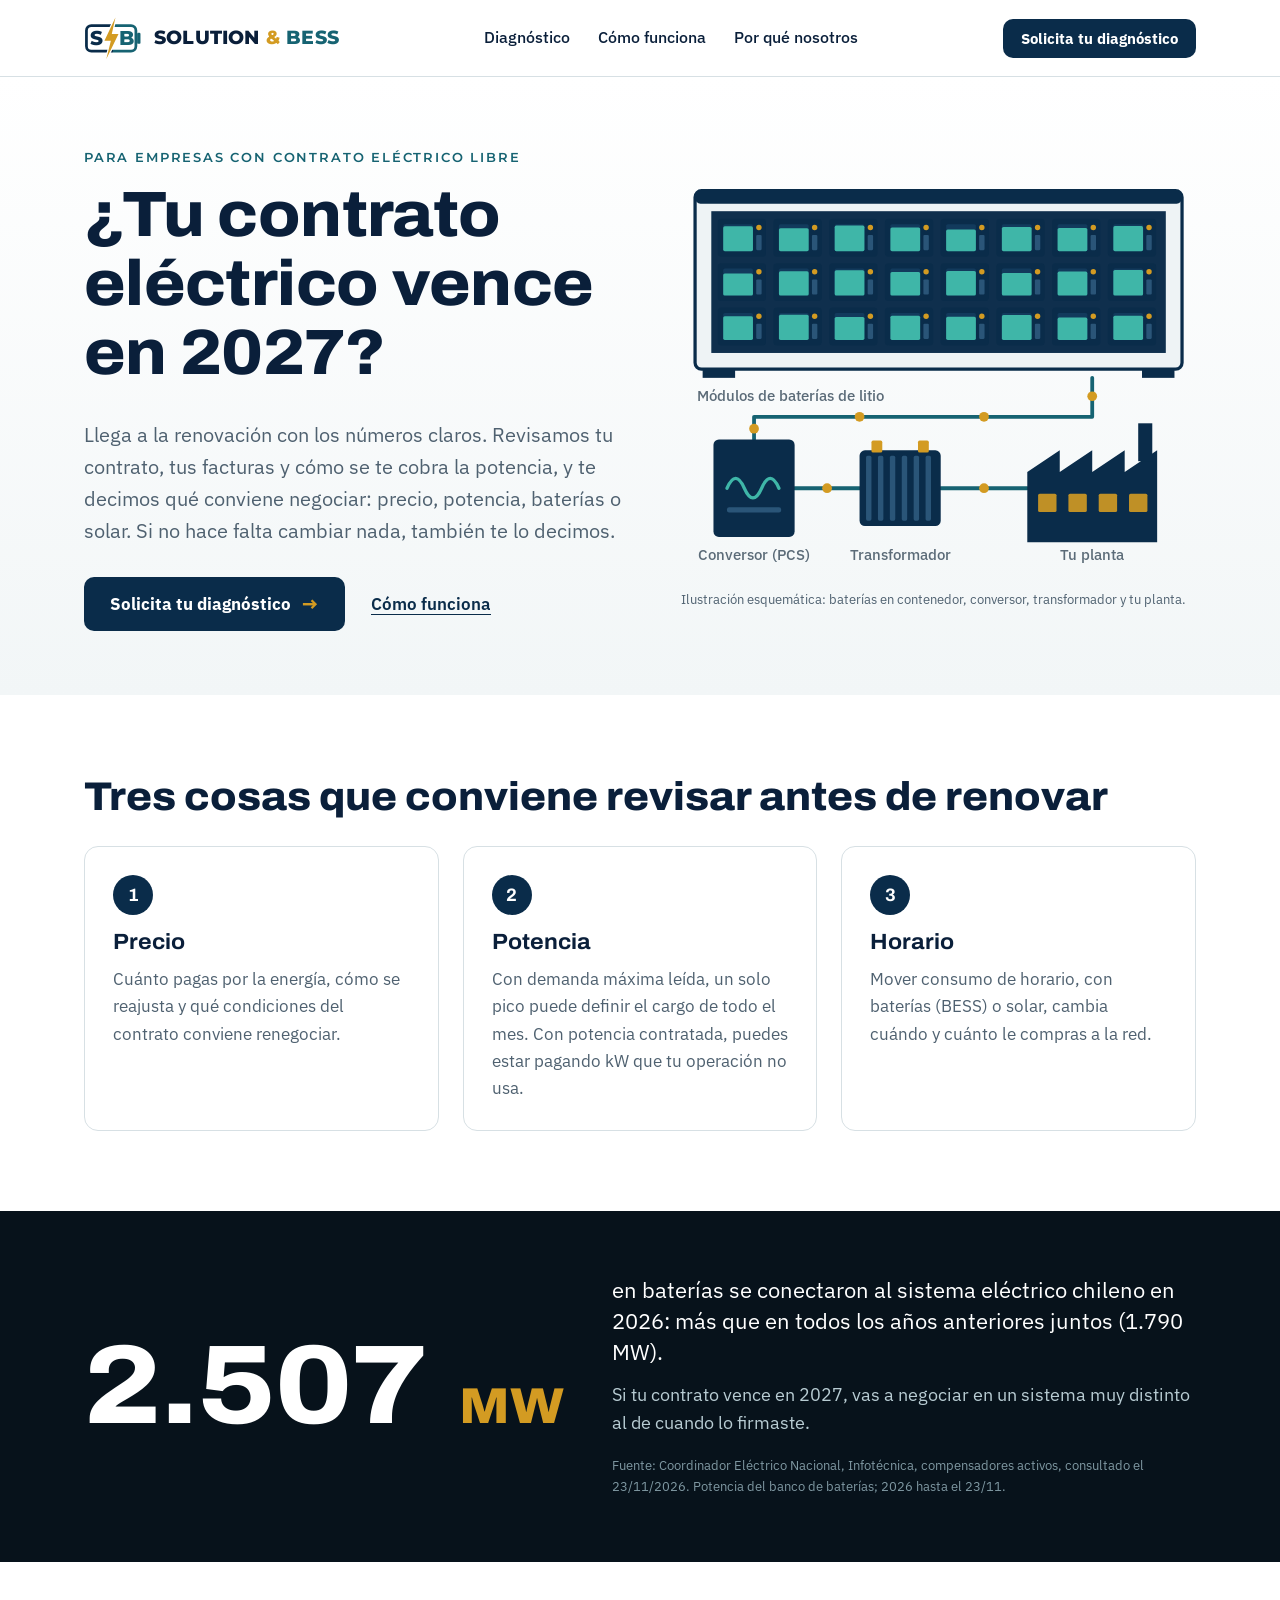
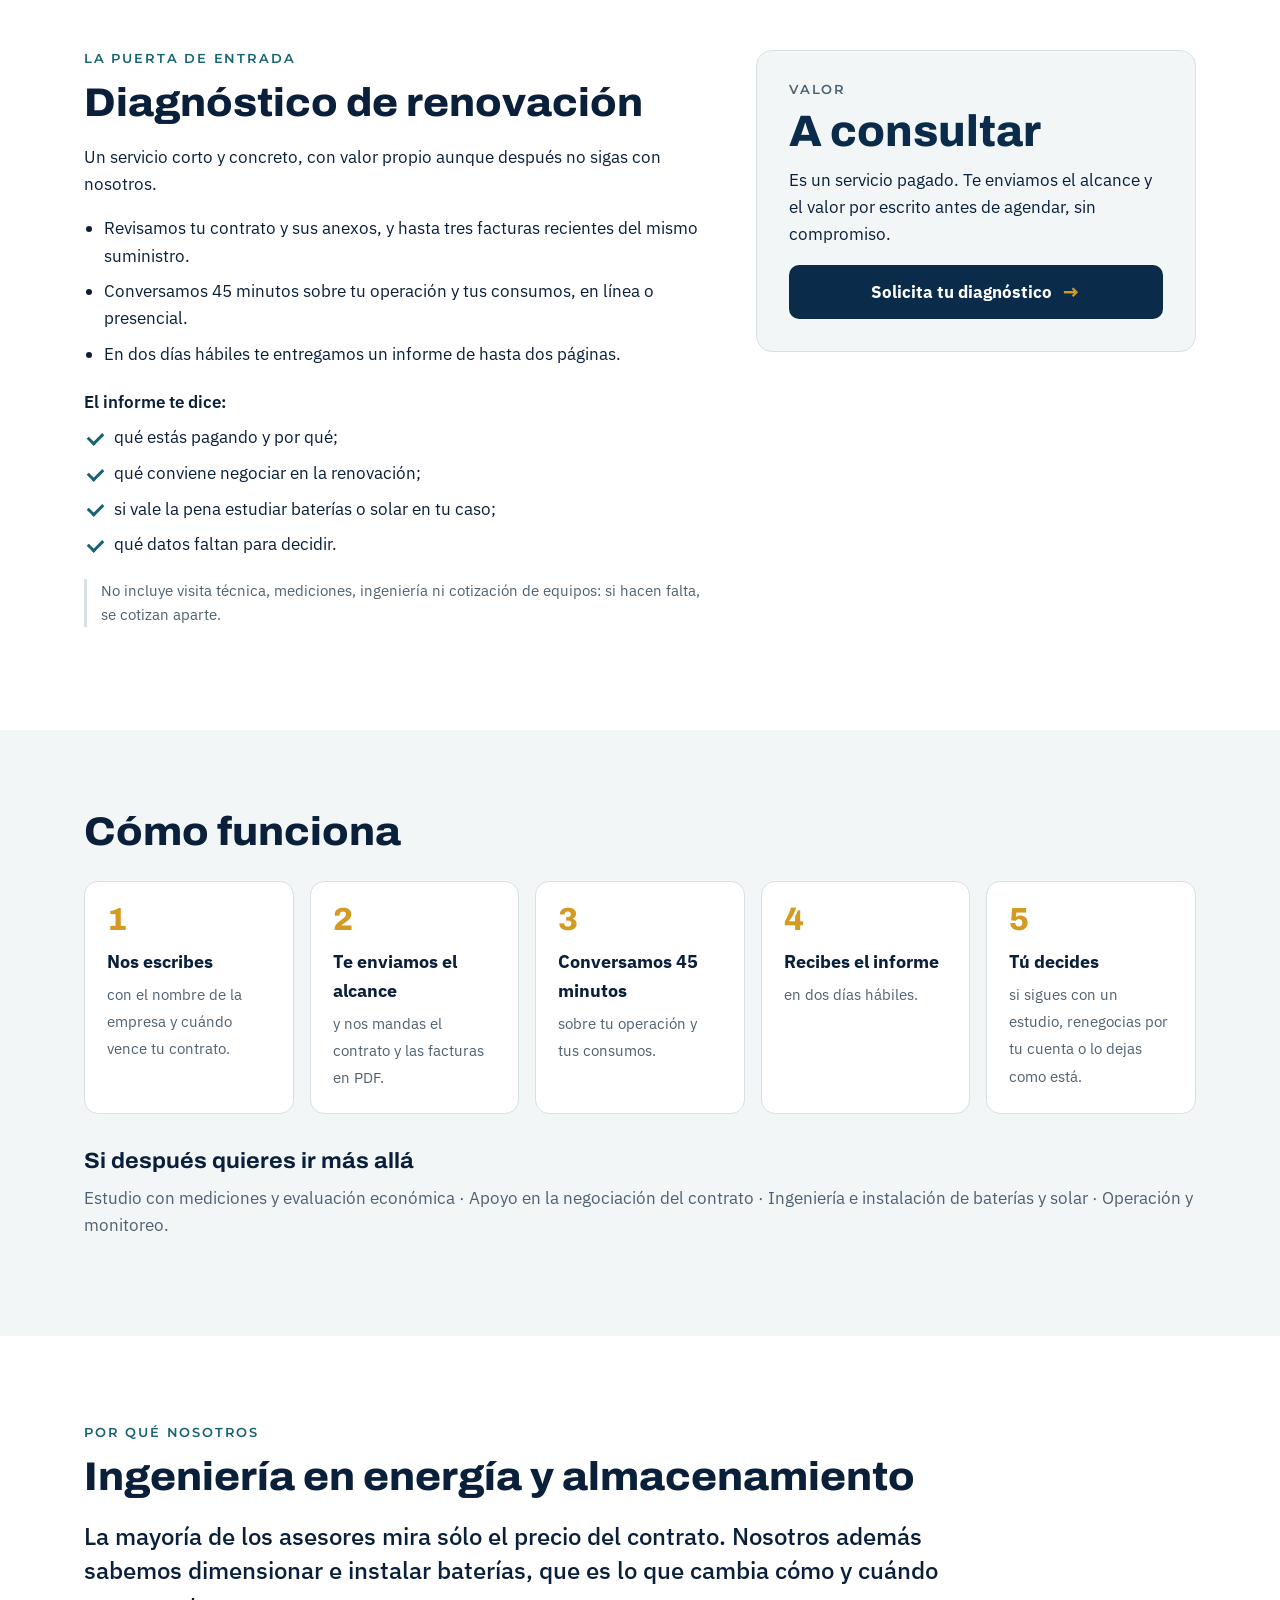
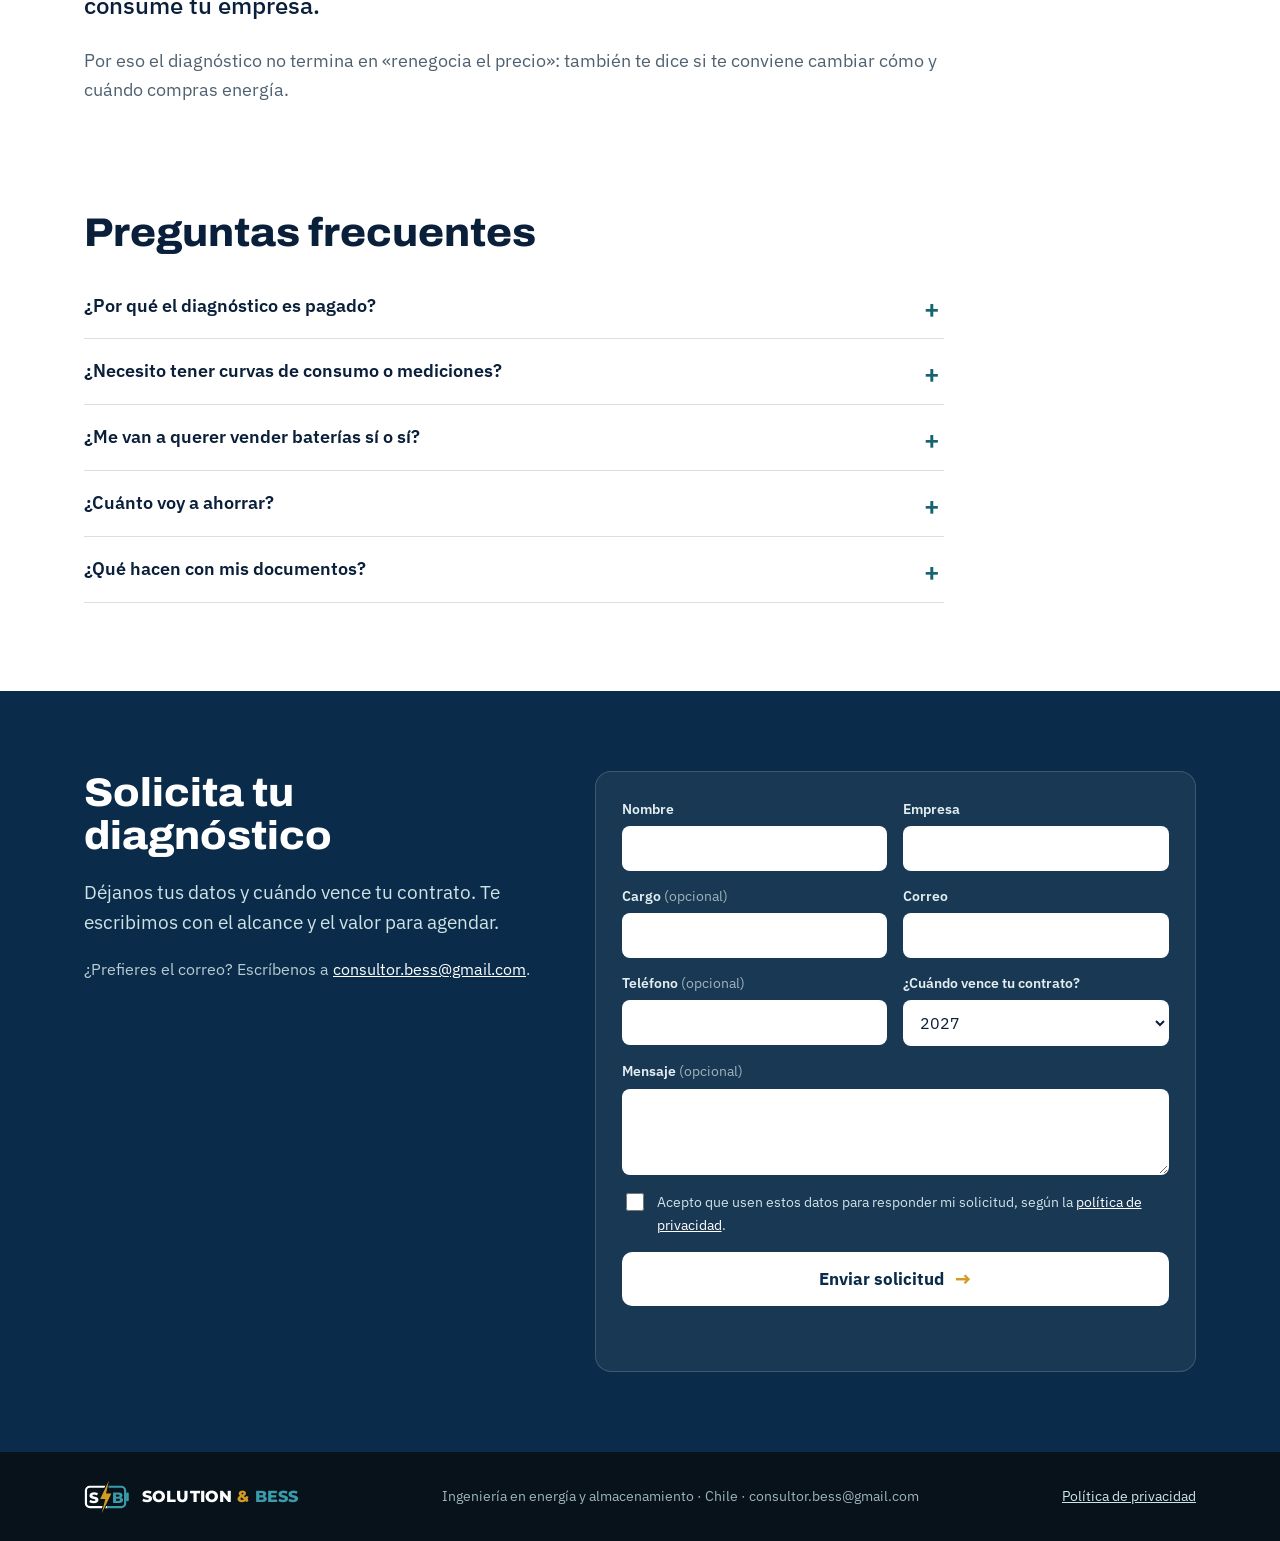
==== index.html @ 98c96da0 "Primera versión pública del sitio Página, política de privacidad, estilos y formulario conectado a S" ====
<!doctype html>
<html lang="es-CL">
<head>
<meta charset="utf-8">
<meta name="viewport" content="width=device-width, initial-scale=1">
<title>Solution &amp; BESS · Diagnóstico de renovación eléctrica</title>
<meta name="description" content="Si el contrato eléctrico de tu empresa vence en 2027, revisamos contrato, facturas y potencia y te decimos qué conviene negociar: precio, potencia, baterías o solar.">
<link rel="icon" href="assets/avatar.svg" type="image/svg+xml">
<link rel="preconnect" href="https://fonts.googleapis.com">
<link rel="preconnect" href="https://fonts.gstatic.com" crossorigin>
<link rel="stylesheet" href="https://fonts.googleapis.com/css2?family=Archivo:wdth,wght@62..125,400..900&family=IBM+Plex+Sans:wght@400;500;600;700&family=Montserrat:wght@600;700;800&display=swap">
<link rel="stylesheet" href="estilos.css">
</head>
<body>

<header class="barra">
 <div class="ancho fila">
  <a class="marca" href="#inicio" aria-label="Solution &amp; BESS, inicio">
   <span class="iso"><!--iso-claro--><svg xmlns="http://www.w3.org/2000/svg" viewBox="0 0 190 140" aria-hidden="true" aria-label="Solution &amp; BESS">
<defs><style>@import url('https://fonts.googleapis.com/css2?family=Montserrat:wght@500;600;700;800&amp;display=swap');</style>
<linearGradient id="borde-sb-claro" x1="0" y1="0" x2="190" y2="0" gradientUnits="userSpaceOnUse">
<stop offset="0.5" stop-color="#0A2C4A"/><stop offset="0.5" stop-color="#166372"/></linearGradient></defs>
<rect x="8" y="28" width="162" height="84" rx="16" fill="none" stroke="url(#borde-sb-claro)" stroke-width="9"/>
<rect x="174" y="52" width="11" height="36" rx="4" fill="#166372"/>
<text x="40" y="93" text-anchor="middle" font-family="Montserrat, 'Segoe UI', Arial, sans-serif" font-weight="800" font-size="64" fill="#0A2C4A">S</text>
<text x="139" y="93" text-anchor="middle" font-family="Montserrat, 'Segoe UI', Arial, sans-serif" font-weight="800" font-size="64" fill="#166372">B</text>
<path d="M103 2 L67 78 L88 78 L73 138 L113 56 L91 56 Z" fill="#D39B22" stroke="#FFFFFF" stroke-width="8" stroke-linejoin="round" paint-order="stroke"/>
</svg><!--/iso--></span>
   <span class="ln">SOLUTION <i>&amp;</i> <b>BESS</b></span>
  </a>
  <nav aria-label="Secciones">
   <a href="#diagnostico">Diagnóstico</a>
   <a href="#como">Cómo funciona</a>
   <a href="#nosotros">Por qué nosotros</a>
  </nav>
  <a class="boton chico" href="#contacto">Solicita tu diagnóstico</a>
 </div>
</header>

<main id="inicio">

<section class="hero">
 <div class="ancho hero-grid">
  <div>
   <p class="ceja">Para empresas con contrato eléctrico libre</p>
   <h1>¿Tu contrato eléctrico vence en 2027?</h1>
   <p class="bajada">Llega a la renovación con los números claros. Revisamos tu contrato, tus facturas y cómo se te cobra la potencia, y te decimos qué conviene negociar: precio, potencia, baterías o solar. Si no hace falta cambiar nada, también te lo decimos.</p>
   <div class="acciones">
    <a class="boton" href="#contacto">Solicita tu diagnóstico <span aria-hidden="true">→</span></a>
    <a class="enlace" href="#como">Cómo funciona</a>
   </div>
  </div>
  <figure class="ilus">
   <!--bess--><svg role="img" aria-label="Ilustración de un sistema de baterías en contenedor conectado a una planta" viewBox="0 0 952 760" xmlns="http://www.w3.org/2000/svg">
 <defs><clipPath id="hueco"><rect x="56" y="78" width="840" height="262"/></clipPath></defs>
 <path id="cable" d="M760 386 V458 H135 V500 M210 590 H330 M480 590 H640" fill="none" stroke="#166372" stroke-width="7"
   stroke-linecap="round" stroke-linejoin="round" />
 <g id="cont">
  <rect x="26" y="40" width="900" height="330" rx="12" fill="#EEF3F5" stroke="#0A2C4A" stroke-width="6"/>
  <rect x="26" y="40" width="900" height="24" rx="10" fill="#0A2C4A"/>
  <rect x="56" y="78" width="840" height="262" fill="#0F2F4D"/>
  <rect x="68.0" y="92" width="89" height="70" rx="6" fill="#0A2C4A"/><rect x="78.0" y="102" width="55" height="50" rx="3" fill="#123A5C"/><rect x="78.0" y="106.0" width="55" height="46.0" rx="3" fill="#3FB6A8"/><circle cx="144.0" cy="108" r="5" fill="#D39B22"/><rect x="139.0" y="122" width="10" height="28" rx="2" fill="#2A5578"/><rect x="171.0" y="92" width="89" height="70" rx="6" fill="#0A2C4A"/><rect x="181.0" y="102" width="55" height="50" rx="3" fill="#123A5C"/><rect x="181.0" y="109.5" width="55" height="42.5" rx="3" fill="#3FB6A8"/><circle cx="247.0" cy="108" r="5" fill="#D39B22"/><rect x="242.0" y="122" width="10" height="28" rx="2" fill="#2A5578"/><rect x="274.0" y="92" width="89" height="70" rx="6" fill="#0A2C4A"/><rect x="284.0" y="102" width="55" height="50" rx="3" fill="#123A5C"/><rect x="284.0" y="104.5" width="55" height="47.5" rx="3" fill="#3FB6A8"/><circle cx="350.0" cy="108" r="5" fill="#D39B22"/><rect x="345.0" y="122" width="10" height="28" rx="2" fill="#2A5578"/><rect x="377.0" y="92" width="89" height="70" rx="6" fill="#0A2C4A"/><rect x="387.0" y="102" width="55" height="50" rx="3" fill="#123A5C"/><rect x="387.0" y="108.0" width="55" height="44.0" rx="3" fill="#3FB6A8"/><circle cx="453.0" cy="108" r="5" fill="#D39B22"/><rect x="448.0" y="122" width="10" height="28" rx="2" fill="#2A5578"/><rect x="480.0" y="92" width="89" height="70" rx="6" fill="#0A2C4A"/><rect x="490.0" y="102" width="55" height="50" rx="3" fill="#123A5C"/><rect x="490.0" y="112.0" width="55" height="40.0" rx="3" fill="#3FB6A8"/><circle cx="556.0" cy="108" r="5" fill="#D39B22"/><rect x="551.0" y="122" width="10" height="28" rx="2" fill="#2A5578"/><rect x="583.0" y="92" width="89" height="70" rx="6" fill="#0A2C4A"/><rect x="593.0" y="102" width="55" height="50" rx="3" fill="#123A5C"/><rect x="593.0" y="107.0" width="55" height="45.0" rx="3" fill="#3FB6A8"/><circle cx="659.0" cy="108" r="5" fill="#D39B22"/><rect x="654.0" y="122" width="10" height="28" rx="2" fill="#2A5578"/><rect x="686.0" y="92" width="89" height="70" rx="6" fill="#0A2C4A"/><rect x="696.0" y="102" width="55" height="50" rx="3" fill="#123A5C"/><rect x="696.0" y="109.0" width="55" height="43.0" rx="3" fill="#3FB6A8"/><circle cx="762.0" cy="108" r="5" fill="#D39B22"/><rect x="757.0" y="122" width="10" height="28" rx="2" fill="#2A5578"/><rect x="789.0" y="92" width="89" height="70" rx="6" fill="#0A2C4A"/><rect x="799.0" y="102" width="55" height="50" rx="3" fill="#123A5C"/><rect x="799.0" y="105.5" width="55" height="46.5" rx="3" fill="#3FB6A8"/><circle cx="865.0" cy="108" r="5" fill="#D39B22"/><rect x="860.0" y="122" width="10" height="28" rx="2" fill="#2A5578"/><rect x="68.0" y="174" width="89" height="70" rx="6" fill="#0A2C4A"/><rect x="78.0" y="184" width="55" height="50" rx="3" fill="#123A5C"/><rect x="78.0" y="193.0" width="55" height="41.0" rx="3" fill="#3FB6A8"/><circle cx="144.0" cy="190" r="5" fill="#D39B22"/><rect x="139.0" y="204" width="10" height="28" rx="2" fill="#2A5578"/><rect x="171.0" y="174" width="89" height="70" rx="6" fill="#0A2C4A"/><rect x="181.0" y="184" width="55" height="50" rx="3" fill="#123A5C"/><rect x="181.0" y="189.0" width="55" height="45.0" rx="3" fill="#3FB6A8"/><circle cx="247.0" cy="190" r="5" fill="#D39B22"/><rect x="242.0" y="204" width="10" height="28" rx="2" fill="#2A5578"/><rect x="274.0" y="174" width="89" height="70" rx="6" fill="#0A2C4A"/><rect x="284.0" y="184" width="55" height="50" rx="3" fill="#123A5C"/><rect x="284.0" y="187.0" width="55" height="47.0" rx="3" fill="#3FB6A8"/><circle cx="350.0" cy="190" r="5" fill="#D39B22"/><rect x="345.0" y="204" width="10" height="28" rx="2" fill="#2A5578"/><rect x="377.0" y="174" width="89" height="70" rx="6" fill="#0A2C4A"/><rect x="387.0" y="184" width="55" height="50" rx="3" fill="#123A5C"/><rect x="387.0" y="190.5" width="55" height="43.5" rx="3" fill="#3FB6A8"/><circle cx="453.0" cy="190" r="5" fill="#D39B22"/><rect x="448.0" y="204" width="10" height="28" rx="2" fill="#2A5578"/><rect x="480.0" y="174" width="89" height="70" rx="6" fill="#0A2C4A"/><rect x="490.0" y="184" width="55" height="50" rx="3" fill="#123A5C"/><rect x="490.0" y="188.5" width="55" height="45.5" rx="3" fill="#3FB6A8"/><circle cx="556.0" cy="190" r="5" fill="#D39B22"/><rect x="551.0" y="204" width="10" height="28" rx="2" fill="#2A5578"/><rect x="583.0" y="174" width="89" height="70" rx="6" fill="#0A2C4A"/><rect x="593.0" y="184" width="55" height="50" rx="3" fill="#123A5C"/><rect x="593.0" y="192.0" width="55" height="42.0" rx="3" fill="#3FB6A8"/><circle cx="659.0" cy="190" r="5" fill="#D39B22"/><rect x="654.0" y="204" width="10" height="28" rx="2" fill="#2A5578"/><rect x="686.0" y="174" width="89" height="70" rx="6" fill="#0A2C4A"/><rect x="696.0" y="184" width="55" height="50" rx="3" fill="#123A5C"/><rect x="696.0" y="189.5" width="55" height="44.5" rx="3" fill="#3FB6A8"/><circle cx="762.0" cy="190" r="5" fill="#D39B22"/><rect x="757.0" y="204" width="10" height="28" rx="2" fill="#2A5578"/><rect x="789.0" y="174" width="89" height="70" rx="6" fill="#0A2C4A"/><rect x="799.0" y="184" width="55" height="50" rx="3" fill="#123A5C"/><rect x="799.0" y="186.5" width="55" height="47.5" rx="3" fill="#3FB6A8"/><circle cx="865.0" cy="190" r="5" fill="#D39B22"/><rect x="860.0" y="204" width="10" height="28" rx="2" fill="#2A5578"/><rect x="68.0" y="256" width="89" height="70" rx="6" fill="#0A2C4A"/><rect x="78.0" y="266" width="55" height="50" rx="3" fill="#123A5C"/><rect x="78.0" y="272.0" width="55" height="44.0" rx="3" fill="#3FB6A8"/><circle cx="144.0" cy="272" r="5" fill="#D39B22"/><rect x="139.0" y="286" width="10" height="28" rx="2" fill="#2A5578"/><rect x="171.0" y="256" width="89" height="70" rx="6" fill="#0A2C4A"/><rect x="181.0" y="266" width="55" height="50" rx="3" fill="#123A5C"/><rect x="181.0" y="269.5" width="55" height="46.5" rx="3" fill="#3FB6A8"/><circle cx="247.0" cy="272" r="5" fill="#D39B22"/><rect x="242.0" y="286" width="10" height="28" rx="2" fill="#2A5578"/><rect x="274.0" y="256" width="89" height="70" rx="6" fill="#0A2C4A"/><rect x="284.0" y="266" width="55" height="50" rx="3" fill="#123A5C"/><rect x="284.0" y="273.5" width="55" height="42.5" rx="3" fill="#3FB6A8"/><circle cx="350.0" cy="272" r="5" fill="#D39B22"/><rect x="345.0" y="286" width="10" height="28" rx="2" fill="#2A5578"/><rect x="377.0" y="256" width="89" height="70" rx="6" fill="#0A2C4A"/><rect x="387.0" y="266" width="55" height="50" rx="3" fill="#123A5C"/><rect x="387.0" y="271.0" width="55" height="45.0" rx="3" fill="#3FB6A8"/><circle cx="453.0" cy="272" r="5" fill="#D39B22"/><rect x="448.0" y="286" width="10" height="28" rx="2" fill="#2A5578"/><rect x="480.0" y="256" width="89" height="70" rx="6" fill="#0A2C4A"/><rect x="490.0" y="266" width="55" height="50" rx="3" fill="#123A5C"/><rect x="490.0" y="273.0" width="55" height="43.0" rx="3" fill="#3FB6A8"/><circle cx="556.0" cy="272" r="5" fill="#D39B22"/><rect x="551.0" y="286" width="10" height="28" rx="2" fill="#2A5578"/><rect x="583.0" y="256" width="89" height="70" rx="6" fill="#0A2C4A"/><rect x="593.0" y="266" width="55" height="50" rx="3" fill="#123A5C"/><rect x="593.0" y="270.0" width="55" height="46.0" rx="3" fill="#3FB6A8"/><circle cx="659.0" cy="272" r="5" fill="#D39B22"/><rect x="654.0" y="286" width="10" height="28" rx="2" fill="#2A5578"/><rect x="686.0" y="256" width="89" height="70" rx="6" fill="#0A2C4A"/><rect x="696.0" y="266" width="55" height="50" rx="3" fill="#123A5C"/><rect x="696.0" y="274.5" width="55" height="41.5" rx="3" fill="#3FB6A8"/><circle cx="762.0" cy="272" r="5" fill="#D39B22"/><rect x="757.0" y="286" width="10" height="28" rx="2" fill="#2A5578"/><rect x="789.0" y="256" width="89" height="70" rx="6" fill="#0A2C4A"/><rect x="799.0" y="266" width="55" height="50" rx="3" fill="#123A5C"/><rect x="799.0" y="271.0" width="55" height="45.0" rx="3" fill="#3FB6A8"/><circle cx="865.0" cy="272" r="5" fill="#D39B22"/><rect x="860.0" y="286" width="10" height="28" rx="2" fill="#2A5578"/>
  
  <rect x="40" y="370" width="60" height="16" fill="#0A2C4A"/><rect x="852" y="370" width="60" height="16" fill="#0A2C4A"/>
 </g>
 <text class="etq" x="30" y="428" text-anchor="start" style="font:500 27px 'IBM Plex Sans',sans-serif;fill:#5B6B78">Módulos de baterías de litio</text>
 <g id="pcs"><rect x="60" y="500" width="150" height="180" rx="10" fill="#0A2C4A"/>
  <path d="M85 590 q16 -36 32 0 t32 0 t32 0" fill="none" stroke="#3FB6A8" stroke-width="6" stroke-linecap="round"/>
  <rect x="85" y="625" width="100" height="10" rx="4" fill="#2A5578"/></g>
 <text class="etq" x="135" y="722" text-anchor="middle" style="font:500 27px 'IBM Plex Sans',sans-serif;fill:#5B6B78">Conversor (PCS)</text>
 <g id="trafo"><rect x="330" y="520" width="150" height="140" rx="10" fill="#0A2C4A"/><rect x="342" y="530" width="10" height="120" rx="3" fill="#2A5578"/><rect x="364" y="530" width="10" height="120" rx="3" fill="#2A5578"/><rect x="386" y="530" width="10" height="120" rx="3" fill="#2A5578"/><rect x="408" y="530" width="10" height="120" rx="3" fill="#2A5578"/><rect x="430" y="530" width="10" height="120" rx="3" fill="#2A5578"/><rect x="452" y="530" width="10" height="120" rx="3" fill="#2A5578"/>
  <rect x="352" y="502" width="20" height="22" rx="3" fill="#D39B22"/><rect x="438" y="502" width="20" height="22" rx="3" fill="#D39B22"/></g>
 <text class="etq" x="405" y="722" text-anchor="middle" style="font:500 27px 'IBM Plex Sans',sans-serif;fill:#5B6B78">Transformador</text>
 <g id="planta"><path d="M640 690 V560 L700 520 V560 L760 520 V560 L820 520 V560 L880 520 V690 Z" fill="#0A2C4A"/><rect x="845" y="470" width="26" height="70" fill="#0A2C4A"/><rect x="660" y="600" width="34" height="34" rx="3" fill="#D39B22" opacity=".9"/><rect x="716" y="600" width="34" height="34" rx="3" fill="#D39B22" opacity=".9"/><rect x="772" y="600" width="34" height="34" rx="3" fill="#D39B22" opacity=".9"/><rect x="828" y="600" width="34" height="34" rx="3" fill="#D39B22" opacity=".9"/></g>
 <text class="etq" x="760" y="722" text-anchor="middle" style="font:500 27px 'IBM Plex Sans',sans-serif;fill:#5B6B78">Tu planta</text>
 <circle cx="760" cy="420" r="9" fill="#D39B22"/><circle cx="560" cy="458" r="9" fill="#D39B22"/><circle cx="330" cy="458" r="9" fill="#D39B22"/><circle cx="135" cy="480" r="9" fill="#D39B22"/><circle cx="270" cy="590" r="9" fill="#D39B22"/><circle cx="560" cy="590" r="9" fill="#D39B22"/>
</svg>
   <figcaption>Ilustración esquemática: baterías en contenedor, conversor, transformador y tu planta.</figcaption>
  </figure>
 </div>
</section>

<section class="palancas">
 <div class="ancho">
  <h2>Tres cosas que conviene revisar antes de renovar</h2>
  <div class="tres">
   <article>
    <span class="n">1</span>
    <h3>Precio</h3>
    <p>Cuánto pagas por la energía, cómo se reajusta y qué condiciones del contrato conviene renegociar.</p>
   </article>
   <article>
    <span class="n">2</span>
    <h3>Potencia</h3>
    <p>Con demanda máxima leída, un solo pico puede definir el cargo de todo el mes. Con potencia contratada, puedes estar pagando kW que tu operación no usa.</p>
   </article>
   <article>
    <span class="n">3</span>
    <h3>Horario</h3>
    <p>Mover consumo de horario, con baterías (BESS) o solar, cambia cuándo y cuánto le compras a la red.</p>
   </article>
  </div>
 </div>
</section>

<section class="dato">
 <div class="ancho dato-grid">
  <p class="cifra">2.507 <span>MW</span></p>
  <div>
   <p class="dato-txt">en baterías se conectaron al sistema eléctrico chileno en 2026: más que en todos los años anteriores juntos (1.790 MW).</p>
   <p class="dato-txt2">Si tu contrato vence en 2027, vas a negociar en un sistema muy distinto al de cuando lo firmaste.</p>
   <p class="fuente">Fuente: Coordinador Eléctrico Nacional, Infotécnica, compensadores activos, consultado el 23/11/2026. Potencia del banco de baterías; 2026 hasta el 23/11.</p>
  </div>
 </div>
</section>

<section id="diagnostico" class="oferta">
 <div class="ancho oferta-grid">
  <div>
   <p class="ceja">La puerta de entrada</p>
   <h2>Diagnóstico de renovación</h2>
   <p>Un servicio corto y concreto, con valor propio aunque después no sigas con nosotros.</p>
   <ul class="lista">
    <li>Revisamos tu contrato y sus anexos, y hasta tres facturas recientes del mismo suministro.</li>
    <li>Conversamos 45 minutos sobre tu operación y tus consumos, en línea o presencial.</li>
    <li>En dos días hábiles te entregamos un informe de hasta dos páginas.</li>
   </ul>
   <p class="sub">El informe te dice:</p>
   <ul class="lista check">
    <li>qué estás pagando y por qué;</li>
    <li>qué conviene negociar en la renovación;</li>
    <li>si vale la pena estudiar baterías o solar en tu caso;</li>
    <li>qué datos faltan para decidir.</li>
   </ul>
   <p class="nota">No incluye visita técnica, mediciones, ingeniería ni cotización de equipos: si hacen falta, se cotizan aparte.</p>
  </div>
  <aside class="precio" aria-label="Valor del diagnóstico">
   <p class="p-lbl">Valor</p>
   <p class="p-num chico">A consultar</p>
   <p class="p-desc">Es un servicio pagado. Te enviamos el alcance y el valor por escrito antes de agendar, sin compromiso.</p>
   <a class="boton ancho-total" href="#contacto">Solicita tu diagnóstico <span aria-hidden="true">→</span></a>
  </aside>
 </div>
</section>

<section id="como" class="pasos">
 <div class="ancho">
  <h2>Cómo funciona</h2>
  <ol class="cinco">
   <li><b>Nos escribes</b><span>con el nombre de la empresa y cuándo vence tu contrato.</span></li>
   <li><b>Te enviamos el alcance</b><span>y nos mandas el contrato y las facturas en PDF.</span></li>
   <li><b>Conversamos 45 minutos</b><span>sobre tu operación y tus consumos.</span></li>
   <li><b>Recibes el informe</b><span>en dos días hábiles.</span></li>
   <li><b>Tú decides</b><span>si sigues con un estudio, renegocias por tu cuenta o lo dejas como está.</span></li>
  </ol>
  <div class="despues">
   <h3>Si después quieres ir más allá</h3>
   <p>Estudio con mediciones y evaluación económica · Apoyo en la negociación del contrato · Ingeniería e instalación de baterías y solar · Operación y monitoreo.</p>
  </div>
 </div>
</section>

<section id="nosotros" class="nosotros">
 <div class="ancho">
  <p class="ceja">Por qué nosotros</p>
  <h2>Ingeniería en energía y almacenamiento</h2>
  <p class="destacado">La mayoría de los asesores mira sólo el precio del contrato. Nosotros además sabemos dimensionar e instalar baterías, que es lo que cambia cómo y cuándo consume tu empresa.</p>
  <p>Por eso el diagnóstico no termina en «renegocia el precio»: también te dice si te conviene cambiar cómo y cuándo compras energía.</p>
 </div>
</section>

<section class="preguntas">
 <div class="ancho">
  <h2>Preguntas frecuentes</h2>
  <details>
   <summary>¿Por qué el diagnóstico es pagado?</summary>
   <p>Porque es trabajo real: leemos tu contrato y tus facturas y te entregamos un informe con recomendaciones concretas. Antes de agendar te enviamos el alcance y el valor por escrito.</p>
  </details>
  <details>
   <summary>¿Necesito tener curvas de consumo o mediciones?</summary>
   <p>No. Para el diagnóstico basta el contrato y las últimas facturas. Si hace falta medir, te lo decimos en el informe.</p>
  </details>
  <details>
   <summary>¿Me van a querer vender baterías sí o sí?</summary>
   <p>No. El diagnóstico es independiente: si en tu caso no conviene sumar baterías o solar, el informe lo dice.</p>
  </details>
  <details>
   <summary>¿Cuánto voy a ahorrar?</summary>
   <p>No damos cifras sin ver tus facturas. El diagnóstico sirve justamente para saber dónde hay espacio y dónde no.</p>
  </details>
  <details>
   <summary>¿Qué hacen con mis documentos?</summary>
   <p>Los usamos sólo para tu diagnóstico y no los compartimos con suministradores ni con terceros. Más detalle en la <a href="privacidad.html">política de privacidad</a>.</p>
  </details>
 </div>
</section>

<section id="contacto" class="contacto">
 <div class="ancho contacto-grid">
  <div>
   <h2>Solicita tu diagnóstico</h2>
   <p>Déjanos tus datos y cuándo vence tu contrato. Te escribimos con el alcance y el valor para agendar.</p>
   <p class="alt">¿Prefieres el correo? Escríbenos a <a href="mailto:consultor.bess@gmail.com?subject=Diagn%C3%B3stico%20de%20renovaci%C3%B3n">consultor.bess@gmail.com</a>.</p>
  </div>
  <form class="formulario" id="formulario" novalidate>
   <div class="campos">
    <label><span class="et">Nombre</span><input name="nombre" required minlength="2" maxlength="120" autocomplete="name"></label>
    <label><span class="et">Empresa</span><input name="empresa" required minlength="2" maxlength="160" autocomplete="organization"></label>
    <label><span class="et">Cargo <i>(opcional)</i></span><input name="cargo" maxlength="120" autocomplete="organization-title"></label>
    <label><span class="et">Correo</span><input name="correo" type="email" required maxlength="200" autocomplete="email"></label>
    <label><span class="et">Teléfono <i>(opcional)</i></span><input name="telefono" type="tel" maxlength="40" autocomplete="tel"></label>
    <label><span class="et">¿Cuándo vence tu contrato?</span>
     <select name="vencimiento">
      <option value="2027">2027</option>
      <option value="2026">2026</option>
      <option value="2028 o después">2028 o después</option>
      <option value="No lo sé">No lo sé</option>
     </select>
    </label>
    <label class="ancho2"><span class="et">Mensaje <i>(opcional)</i></span><textarea name="mensaje" rows="3" maxlength="2000"></textarea></label>
    <label class="trampa" aria-hidden="true"><span class="et">No completar</span><input name="sitio_web" tabindex="-1" autocomplete="off"></label>
   </div>
   <label class="acepto"><input type="checkbox" name="acepta_privacidad" required><span>Acepto que usen estos datos para responder mi solicitud, según la <a href="privacidad.html">política de privacidad</a>.</span></label>
   <button class="boton claro ancho-total" type="submit">Enviar solicitud <span aria-hidden="true">→</span></button>
   <p class="estado" id="estado" role="status" aria-live="polite"></p>
  </form>
 </div>
</section>

</main>

<footer class="pie">
 <div class="ancho fila">
  <div class="marca">
   <span class="iso"><!--iso-oscuro--><svg xmlns="http://www.w3.org/2000/svg" viewBox="0 0 190 140" aria-hidden="true" aria-label="Solution &amp; BESS">
<defs><style>@import url('https://fonts.googleapis.com/css2?family=Montserrat:wght@500;600;700;800&amp;display=swap');</style>
<linearGradient id="borde-sb-oscuro" x1="0" y1="0" x2="190" y2="0" gradientUnits="userSpaceOnUse">
<stop offset="0.5" stop-color="#FFFFFF"/><stop offset="0.5" stop-color="#3A9BAA"/></linearGradient></defs>
<rect x="8" y="28" width="162" height="84" rx="16" fill="none" stroke="url(#borde-sb-oscuro)" stroke-width="9"/>
<rect x="174" y="52" width="11" height="36" rx="4" fill="#3A9BAA"/>
<text x="40" y="93" text-anchor="middle" font-family="Montserrat, 'Segoe UI', Arial, sans-serif" font-weight="800" font-size="64" fill="#FFFFFF">S</text>
<text x="139" y="93" text-anchor="middle" font-family="Montserrat, 'Segoe UI', Arial, sans-serif" font-weight="800" font-size="64" fill="#3A9BAA">B</text>
<path d="M103 2 L67 78 L88 78 L73 138 L113 56 L91 56 Z" fill="#D39B22" stroke="#07121B" stroke-width="8" stroke-linejoin="round" paint-order="stroke"/>
</svg><!--/iso--></span>
   <span class="ln">SOLUTION <i>&amp;</i> <b>BESS</b></span>
  </div>
  <p>Ingeniería en energía y almacenamiento · Chile · consultor.bess@gmail.com</p>
  <a href="privacidad.html">Política de privacidad</a>
 </div>
</footer>

<script src="formulario.js" defer></script>
</body>
</html>
---- estilos.css ----
/* Solution & BESS · sitio de una página. Colores de marca/solution-bess-v1. */
:root {
  --azul: #0A2C4A;
  --tinta: #0A1F3A;
  --verde: #166372;
  --verde-claro: #3A9BAA;
  --dorado: #D39B22;
  --mut: #4F6170;
  --linea: #D7E0E4;
  --suave: #F2F6F7;
  --oscuro: #07121B;
  --ancho: 1160px;
}
* { box-sizing: border-box; }
html { scroll-behavior: smooth; }
body {
  margin: 0;
  background: #FFFFFF;
  color: var(--tinta);
  font: 400 17px/1.6 "IBM Plex Sans", "Segoe UI", Arial, sans-serif;
  -webkit-font-smoothing: antialiased;
}
img, svg { max-width: 100%; height: auto; display: block; }
a { color: var(--verde); }
h1, h2, h3 { font-family: Archivo, "Segoe UI", Arial, sans-serif; font-stretch: 105%; line-height: 1.08; margin: 0 0 .5em; color: var(--tinta); }
h1 { font-size: clamp(38px, 5.4vw, 64px); font-weight: 800; letter-spacing: -.01em; }
h2 { font-size: clamp(28px, 3.4vw, 40px); font-weight: 800; }
h3 { font-size: 22px; font-weight: 700; }
p { margin: 0 0 1em; }
.ancho { max-width: var(--ancho); margin: 0 auto; padding: 0 24px; }
.fila { display: flex; align-items: center; justify-content: space-between; gap: 24px; }
.ceja { font: 600 13px/1.3 Montserrat, sans-serif; letter-spacing: .14em; text-transform: uppercase; color: var(--verde); margin-bottom: 14px; }

/* marca */
.marca { display: flex; align-items: center; gap: 12px; text-decoration: none; }
.marca .iso { display: block; width: 58px; flex: none; }
.marca .iso svg { width: 100%; height: auto; }
.marca .ln { font: 800 19px/1 Montserrat, sans-serif; letter-spacing: .01em; color: var(--tinta); white-space: nowrap; }
.marca .ln i { font-style: normal; color: var(--dorado); }
.marca .ln b { color: var(--verde); font-weight: 800; }

/* botones */
.boton {
  display: inline-flex; align-items: center; justify-content: center; gap: 10px;
  background: var(--azul); color: #FFFFFF; text-decoration: none;
  font: 700 17px/1 "IBM Plex Sans", sans-serif; padding: 17px 26px; border-radius: 10px;
  transition: background .15s;
}
.boton span { color: var(--dorado); font-size: 20px; }
.boton:hover { background: var(--verde); }
.boton.chico { padding: 12px 18px; font-size: 15px; }
.boton.claro { background: #FFFFFF; color: var(--azul); }
.boton.claro:hover { background: #E6F0F2; }
.boton.contorno { background: transparent; color: #FFFFFF; border: 2px solid rgba(255,255,255,.55); }
.boton.contorno:hover { border-color: #FFFFFF; }
.ancho-total { width: 100%; }
.enlace { font-weight: 600; color: var(--azul); text-underline-offset: 4px; }
.enlace.claro { color: #CFE3E7; }

/* barra */
.barra { position: sticky; top: 0; z-index: 10; background: rgba(255,255,255,.94); backdrop-filter: blur(8px); border-bottom: 1px solid var(--linea); }
.barra .fila { height: 76px; }
.barra nav { display: flex; gap: 28px; }
.barra nav a { color: var(--tinta); text-decoration: none; font-weight: 500; font-size: 16px; }
.barra nav a:hover { color: var(--verde); }

/* hero */
.hero { padding: 72px 0 64px; background: linear-gradient(180deg, #FFFFFF 0%, var(--suave) 100%); }
.hero-grid { display: grid; grid-template-columns: 1.05fr 1fr; gap: 56px; align-items: center; }
.bajada { font-size: 20px; color: var(--mut); max-width: 34em; }
.acciones { display: flex; align-items: center; gap: 26px; margin-top: 30px; flex-wrap: wrap; }
.ilus { margin: 0; }
.ilus figcaption { font-size: 13px; color: var(--mut); margin-top: 10px; }

/* palancas */
.palancas { padding: 80px 0; }
.tres { display: grid; grid-template-columns: repeat(3, 1fr); gap: 24px; margin-top: 28px; }
.tres article { border: 1px solid var(--linea); border-radius: 14px; padding: 28px; background: #FFFFFF; }
.tres .n { display: inline-grid; place-items: center; width: 40px; height: 40px; border-radius: 50%; background: var(--azul); color: #FFFFFF; font: 700 18px/1 Archivo, sans-serif; margin-bottom: 16px; }
.tres p { color: var(--mut); margin: 0; }

/* dato */
.dato { background: var(--oscuro); color: #FFFFFF; padding: 64px 0; }
.dato-grid { display: grid; grid-template-columns: auto 1fr; gap: 48px; align-items: center; }
.cifra { font: 800 clamp(64px, 9vw, 112px)/1 Archivo, sans-serif; font-stretch: 110%; margin: 0; color: #FFFFFF; white-space: nowrap; }
.cifra span { color: var(--dorado); font-size: .45em; margin-left: 6px; }
.dato-txt { font-size: 22px; line-height: 1.4; margin-bottom: .6em; }
.dato-txt2 { color: #B8CCD3; font-size: 18px; }
.fuente { font-size: 13px; color: #7F98A2; margin: 0; }

/* oferta */
.oferta { padding: 88px 0; }
.oferta-grid { display: grid; grid-template-columns: 1.4fr 1fr; gap: 56px; align-items: start; }
.lista { padding-left: 1.2em; margin: 0 0 1.2em; }
.lista li { margin-bottom: .5em; }
.lista.check { list-style: none; padding-left: 0; }
.lista.check li { padding-left: 30px; position: relative; }
.lista.check li::before { content: ""; position: absolute; left: 4px; top: .45em; width: 12px; height: 7px; border-left: 3px solid var(--verde); border-bottom: 3px solid var(--verde); transform: rotate(-45deg); }
.sub { font-weight: 600; margin-bottom: .5em; }
.nota { font-size: 15px; color: var(--mut); border-left: 3px solid var(--linea); padding-left: 14px; }
.precio { background: var(--suave); border: 1px solid var(--linea); border-radius: 16px; padding: 32px; position: sticky; top: 100px; }
.p-lbl { font: 600 13px/1 Montserrat, sans-serif; letter-spacing: .14em; text-transform: uppercase; color: var(--mut); }
.p-num { font: 800 56px/1 Archivo, sans-serif; color: var(--azul); margin-bottom: 14px; }
.p-num span { font-size: 22px; color: var(--mut); font-weight: 600; }
.p-desc { color: var(--tinta); }
.p-pie { font-size: 14px; color: var(--mut); margin: 14px 0 0; text-align: center; }

/* pasos */
.pasos { padding: 80px 0; background: var(--suave); }
.cinco { list-style: none; padding: 0; margin: 28px 0 0; display: grid; grid-template-columns: repeat(5, 1fr); gap: 16px; counter-reset: paso; }
.cinco li { counter-increment: paso; background: #FFFFFF; border-radius: 14px; padding: 22px; border: 1px solid var(--linea); }
.cinco li::before { content: counter(paso); display: block; font: 800 32px/1 Archivo, sans-serif; color: var(--dorado); margin-bottom: 12px; }
.cinco b { display: block; font-size: 18px; margin-bottom: 4px; }
.cinco span { color: var(--mut); font-size: 15px; }
.despues { margin-top: 36px; }
.despues p { color: var(--mut); }

/* quién */
.quien { padding: 88px 0; }
.quien-grid { display: grid; grid-template-columns: 420px 1fr; gap: 56px; align-items: center; }
.foto { border-radius: 18px; width: 100%; object-fit: cover; aspect-ratio: 1 / 1.03; }
.rol { font: 600 20px/1.4 "IBM Plex Sans", sans-serif; color: var(--verde); }

/* nosotros (versión pública sin foto) */
.nosotros { padding: 88px 0; }
.nosotros .ancho > * { max-width: 860px; }
.destacado { font: 500 24px/1.45 "IBM Plex Sans", sans-serif; color: var(--tinta); }
.nosotros p:not(.destacado):not(.ceja) { color: var(--mut); font-size: 18px; }
.p-num.chico { font-size: 44px; }
.canales .correo { text-align: center; color: #CFE3E7; font-size: 17px; margin: 4px 0 0; }

/* formulario de solicitudes */
.contacto .alt { font-size: 16px; color: #B8CCD3; }
.contacto .alt a { color: #FFFFFF; }
.formulario { background: rgba(255,255,255,.06); border: 1px solid rgba(255,255,255,.16); border-radius: 16px; padding: 26px; }
.campos { display: grid; grid-template-columns: 1fr 1fr; gap: 14px 16px; }
.formulario label { display: flex; flex-direction: column; gap: 6px; font-size: 14px; font-weight: 600; color: #E3EEF1; }
.formulario label .et i { font-style: normal; font-weight: 400; color: #9FB4BC; }
.formulario button { border: 0; cursor: pointer; }
.formulario input, .formulario select, .formulario textarea {
  font: 400 16px/1.3 "IBM Plex Sans", sans-serif; color: var(--tinta); background: #FFFFFF;
  border: 1px solid transparent; border-radius: 8px; padding: 11px 12px; width: 100%;
}
.formulario input:focus, .formulario select:focus, .formulario textarea:focus { outline: 3px solid var(--dorado); outline-offset: 1px; }
.formulario .ancho2 { grid-column: 1 / -1; }
.formulario .trampa { position: absolute; left: -9999px; width: 1px; height: 1px; overflow: hidden; }
.formulario .acepto { flex-direction: row; align-items: flex-start; gap: 10px; font-weight: 400; font-size: 14px; margin: 16px 0; color: #CFE3E7; }
.formulario .acepto input { width: 18px; height: 18px; margin-top: 2px; flex: none; }
.formulario .acepto a { color: #FFFFFF; }
.formulario button[disabled] { opacity: .6; cursor: wait; }
.estado { margin: 12px 0 0; font-size: 15px; min-height: 1.4em; color: #CFE3E7; }
.estado.ok { color: #9BE3C6; }
.estado.error { color: #FFC9B8; }
@media (max-width: 600px) { .campos { grid-template-columns: 1fr; } }

/* preguntas */
.preguntas { padding: 0 0 88px; }
.preguntas details { max-width: 860px; }
details { border-bottom: 1px solid var(--linea); padding: 18px 0; }
summary { cursor: pointer; font-weight: 600; font-size: 18px; list-style: none; position: relative; padding-right: 36px; }
summary::-webkit-details-marker { display: none; }
summary::after { content: "+"; position: absolute; right: 4px; top: -4px; font-size: 26px; color: var(--verde); }
details[open] summary::after { content: "–"; }
details p { color: var(--mut); margin: 12px 0 0; }

/* contacto */
.contacto { background: var(--azul); color: #FFFFFF; padding: 80px 0; }
.contacto h2 { color: #FFFFFF; }
.contacto p { color: #CFE3E7; font-size: 19px; max-width: 30em; }
.contacto-grid { display: grid; grid-template-columns: 1fr 1.3fr; gap: 48px; align-items: start; }
.canales { display: flex; flex-direction: column; gap: 14px; align-items: stretch; }
.canales .enlace { text-align: center; margin-top: 4px; }

/* pie */
.pie { background: var(--oscuro); color: #9FB4BC; padding: 28px 0; font-size: 14px; }
.pie .marca .ln { color: #FFFFFF; font-size: 16px; }
.pie .marca .ln b { color: var(--verde-claro); }
.pie .marca .iso { width: 46px; }
.pie p { margin: 0; }
.pie a { color: #CFE3E7; }

/* móvil */
@media (max-width: 900px) {
  .barra nav { display: none; }
  .hero { padding: 40px 0 48px; }
  .hero-grid, .oferta-grid, .quien-grid, .contacto-grid, .dato-grid { grid-template-columns: 1fr; gap: 32px; }
  .tres, .cinco { grid-template-columns: 1fr; }
  .precio { position: static; }
  .quien-grid { gap: 28px; }
  .foto { max-width: 420px; }
  .pie .fila { flex-direction: column; align-items: flex-start; gap: 12px; }
}
@media (max-width: 480px) {
  .ancho { padding: 0 16px; }
  .barra .fila { height: 64px; gap: 12px; }
  .marca .ln { font-size: 15px; }
  .marca .iso { width: 44px; }
  .boton.chico { padding: 10px 12px; font-size: 13px; }
  .bajada { font-size: 18px; }
  .acciones .boton { width: 100%; }
}
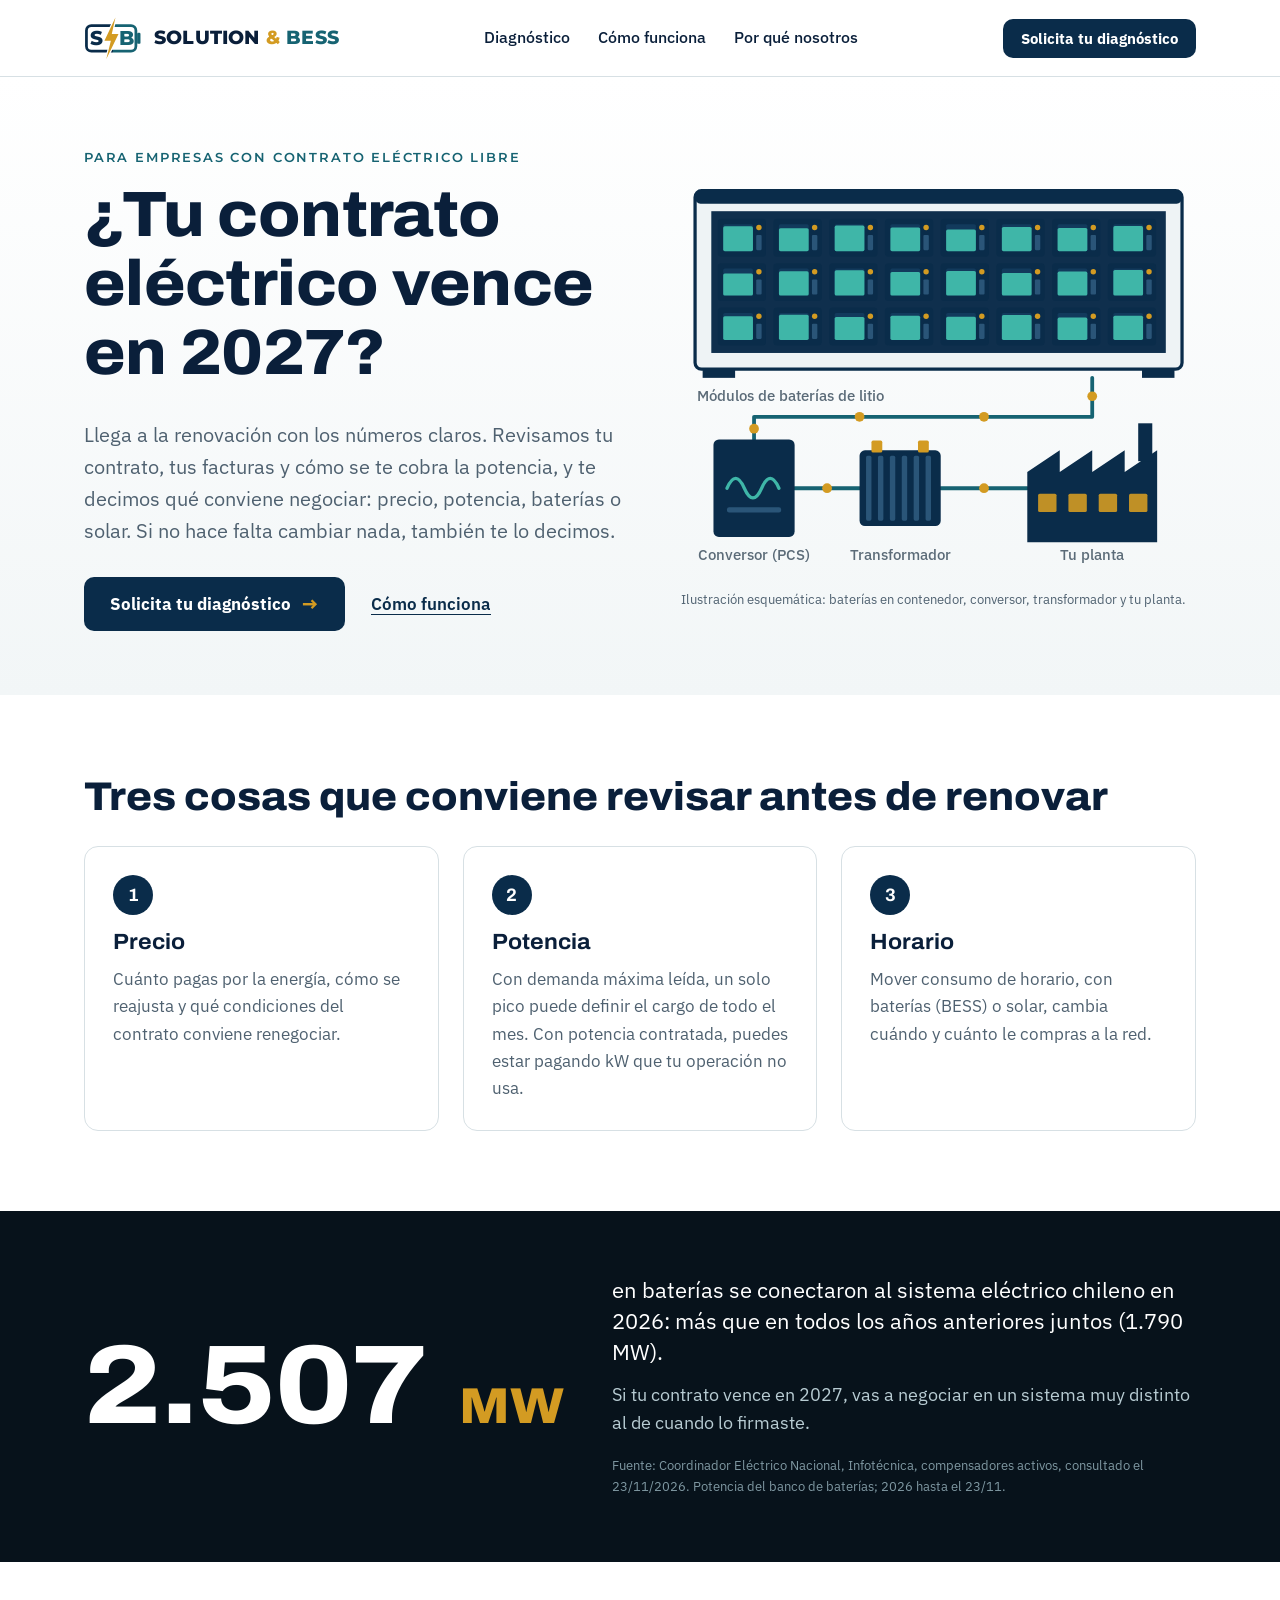
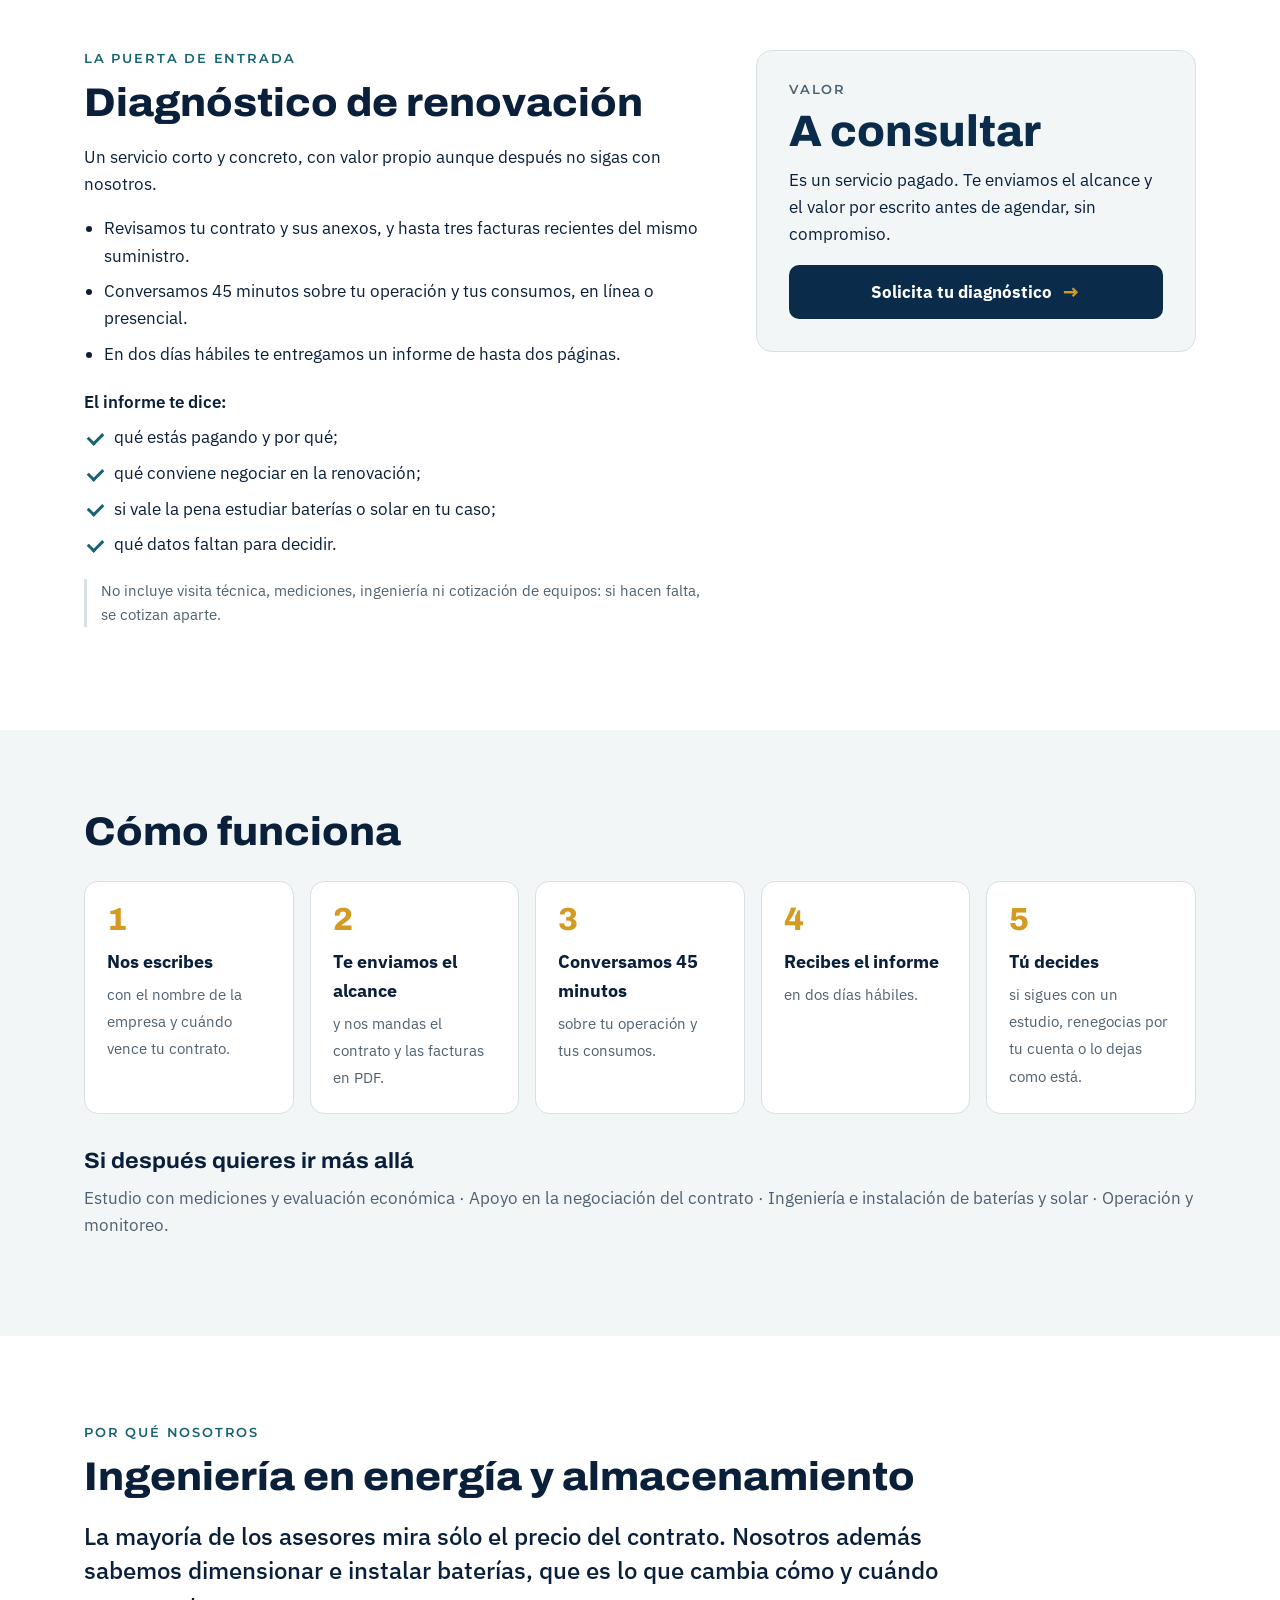
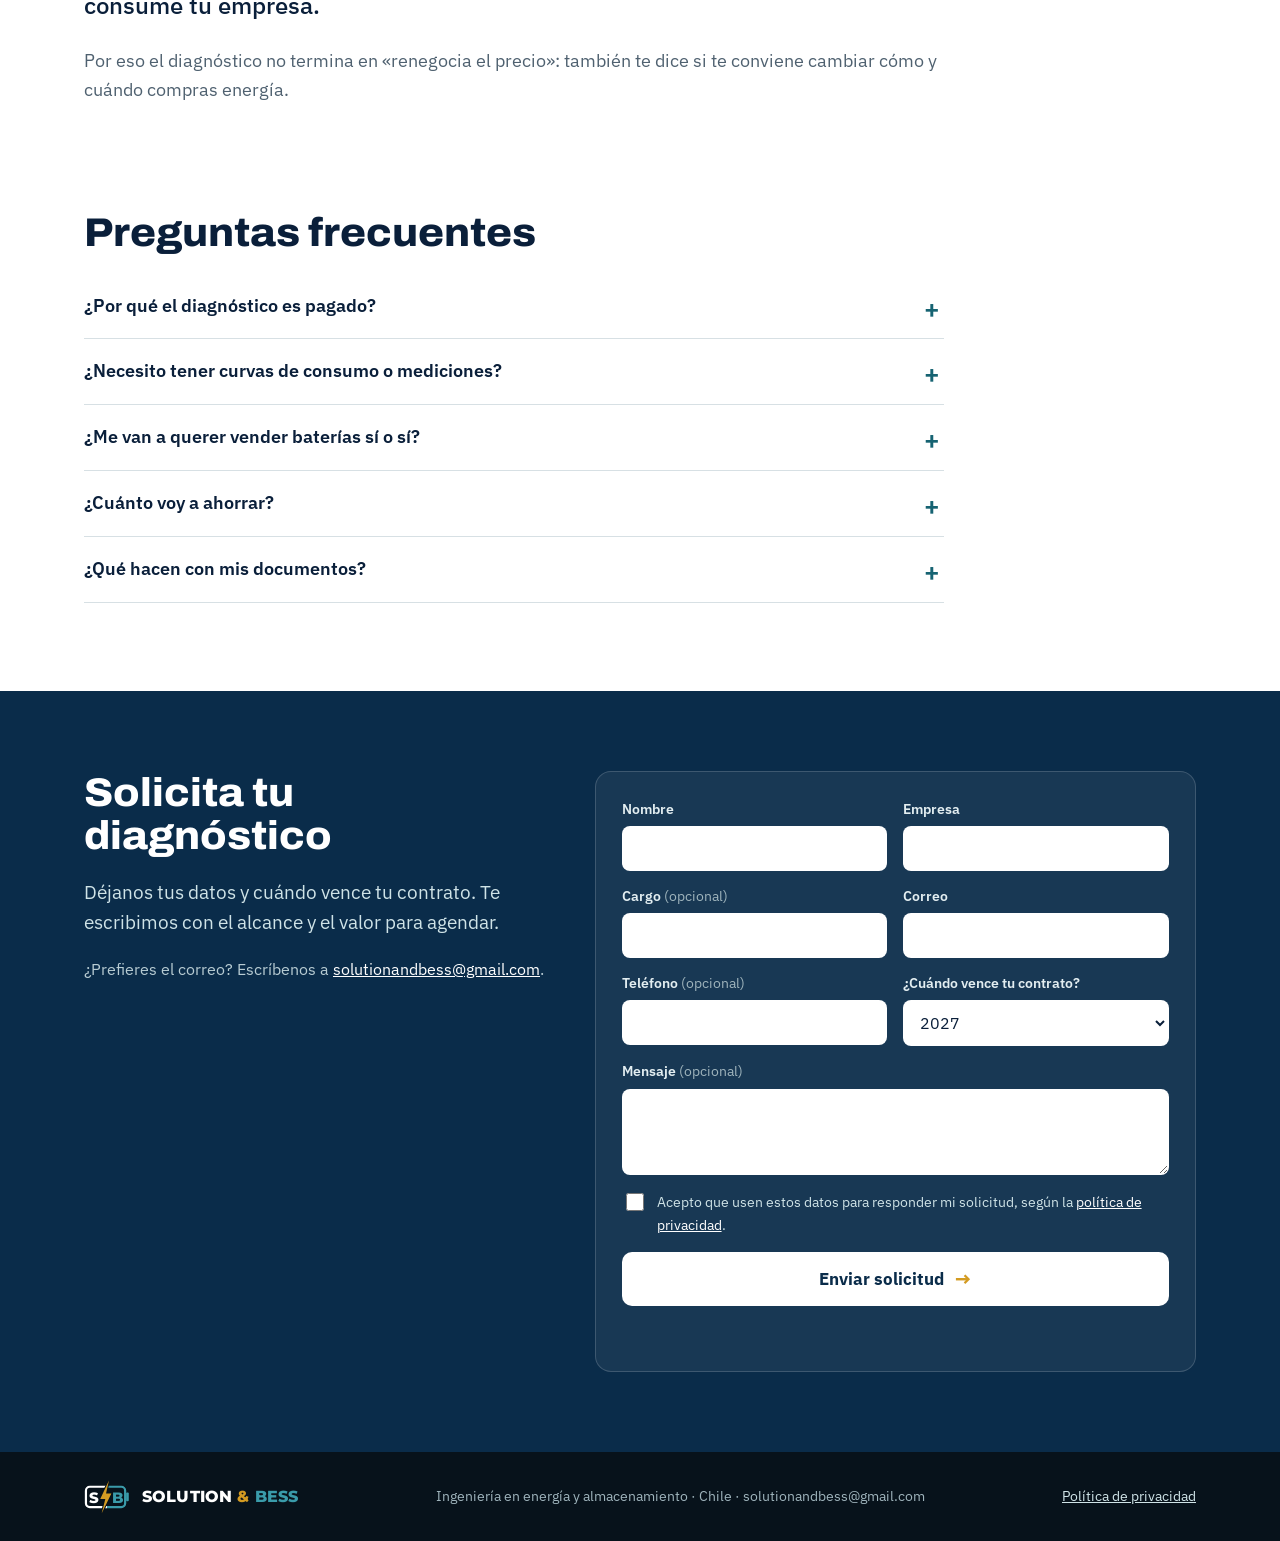
==== commit fa0aed7b: "Usar el correo solutionandbess@gmail.com Co-Authored-By: Claude Opus 5.5 <noreply@anthropic.com>" ====
--- a/index.html
+++ b/index.html
@@ -200,7 +200,7 @@
   <div>
    <h2>Solicita tu diagnóstico</h2>
    <p>Déjanos tus datos y cuándo vence tu contrato. Te escribimos con el alcance y el valor para agendar.</p>
-   <p class="alt">¿Prefieres el correo? Escríbenos a <a href="mailto:consultor.bess@gmail.com?subject=Diagn%C3%B3stico%20de%20renovaci%C3%B3n">consultor.bess@gmail.com</a>.</p>
+   <p class="alt">¿Prefieres el correo? Escríbenos a <a href="mailto:solutionandbess@gmail.com?subject=Diagn%C3%B3stico%20de%20renovaci%C3%B3n">solutionandbess@gmail.com</a>.</p>
   </div>
   <form class="formulario" id="formulario" novalidate>
    <div class="campos">
@@ -244,7 +244,7 @@
 </svg><!--/iso--></span>
    <span class="ln">SOLUTION <i>&amp;</i> <b>BESS</b></span>
   </div>
-  <p>Ingeniería en energía y almacenamiento · Chile · consultor.bess@gmail.com</p>
+  <p>Ingeniería en energía y almacenamiento · Chile · solutionandbess@gmail.com</p>
   <a href="privacidad.html">Política de privacidad</a>
  </div>
 </footer>
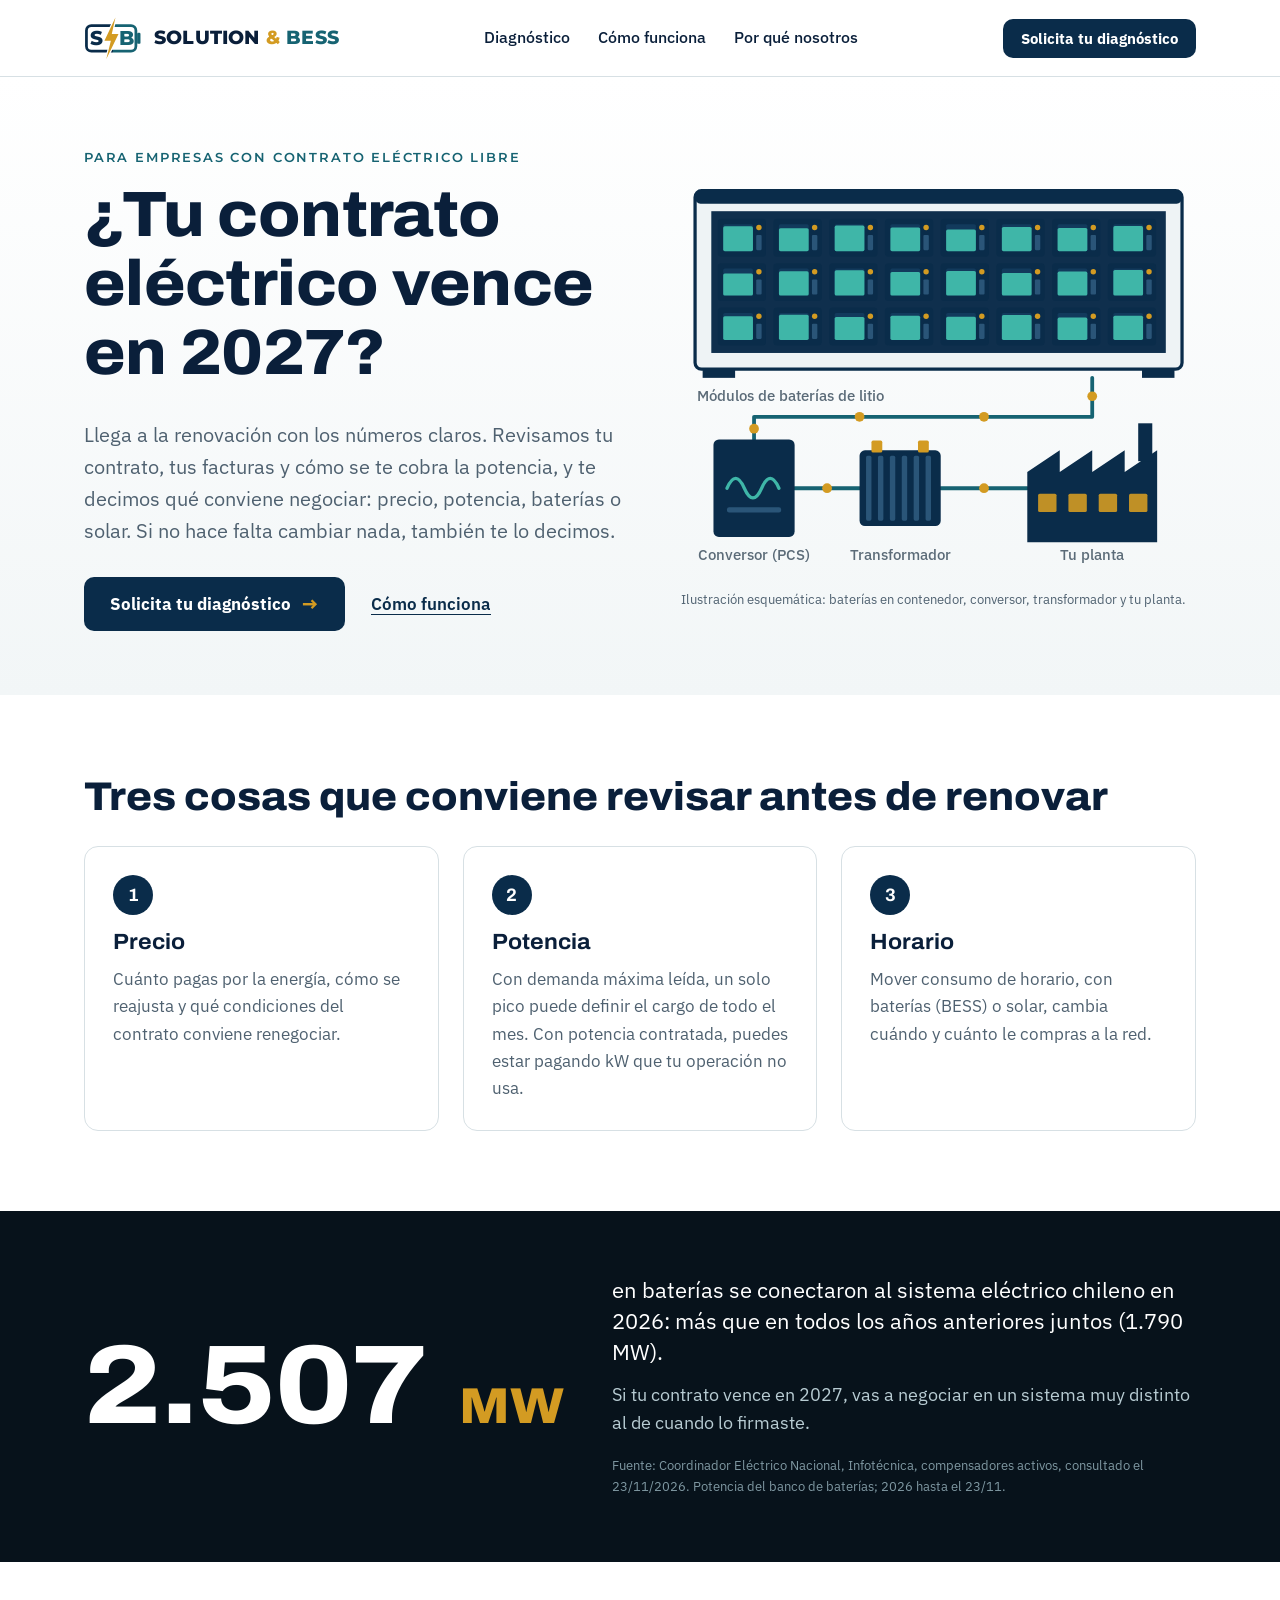
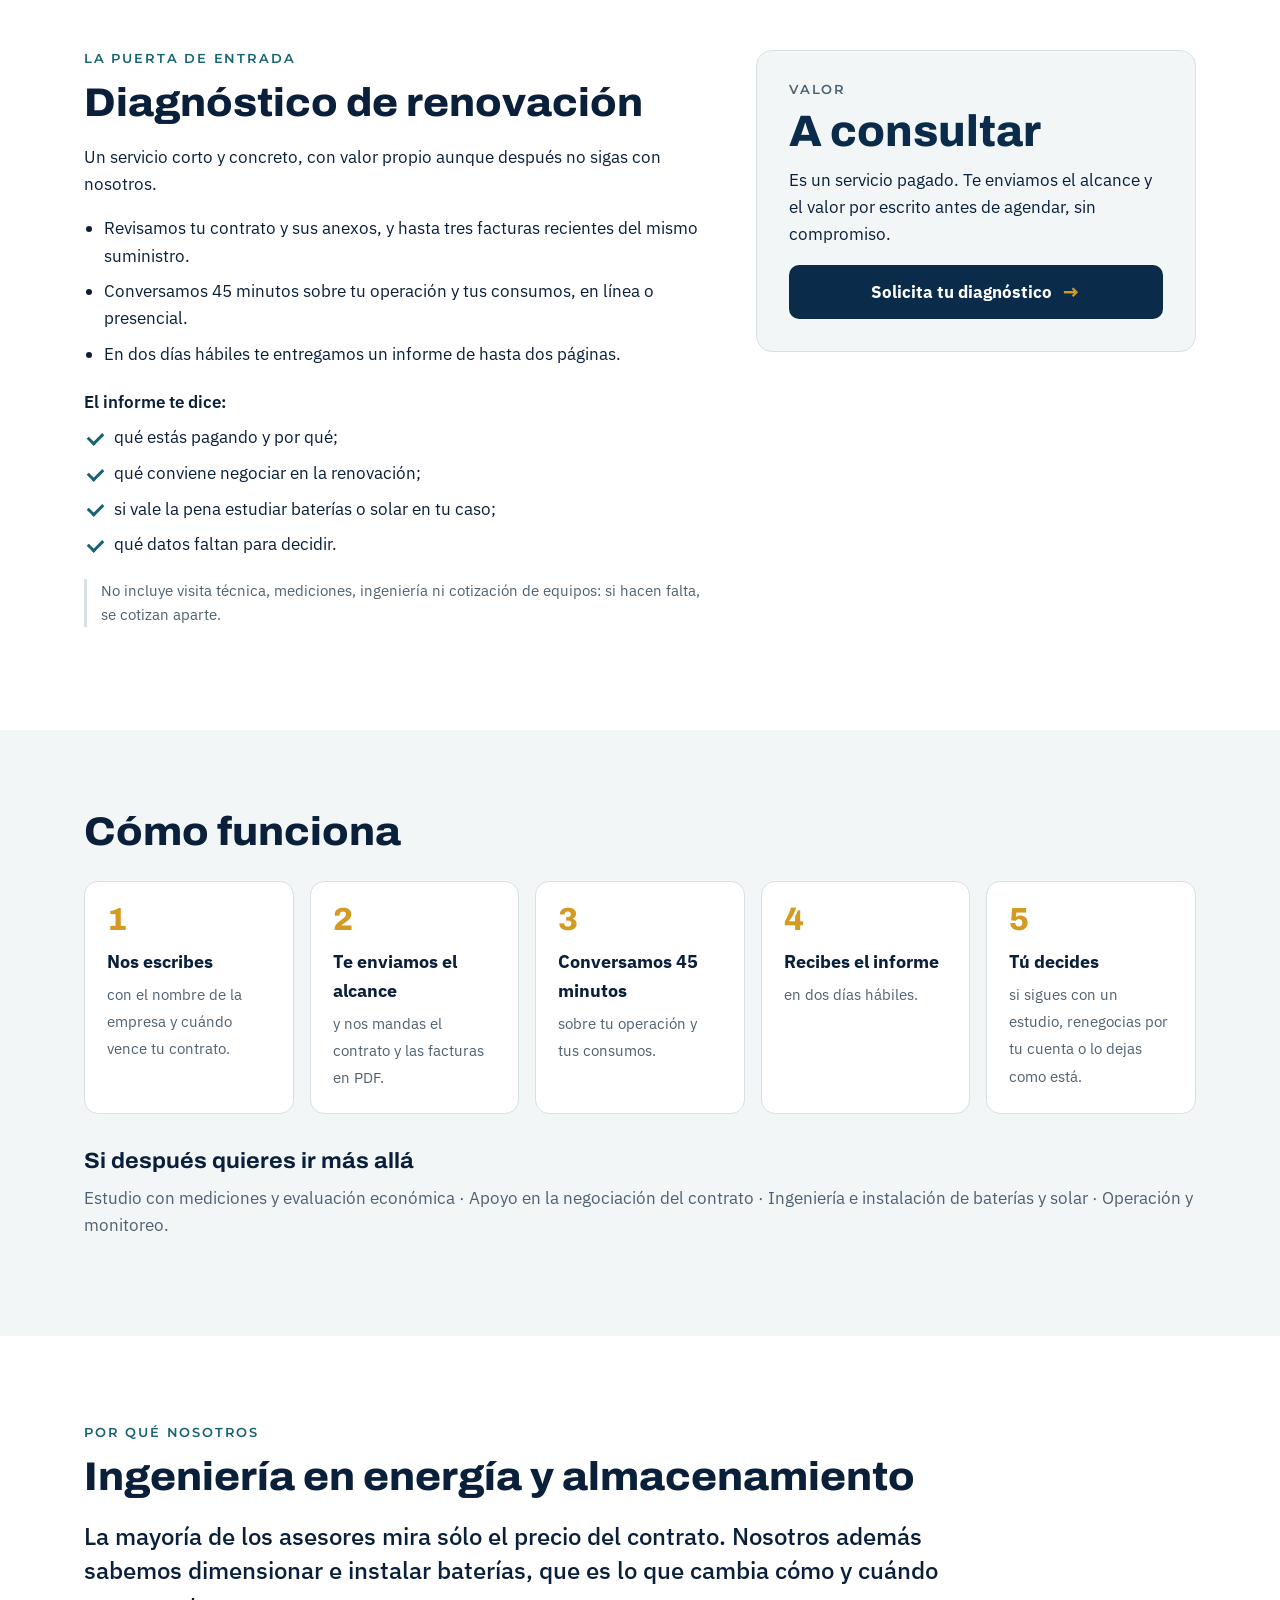
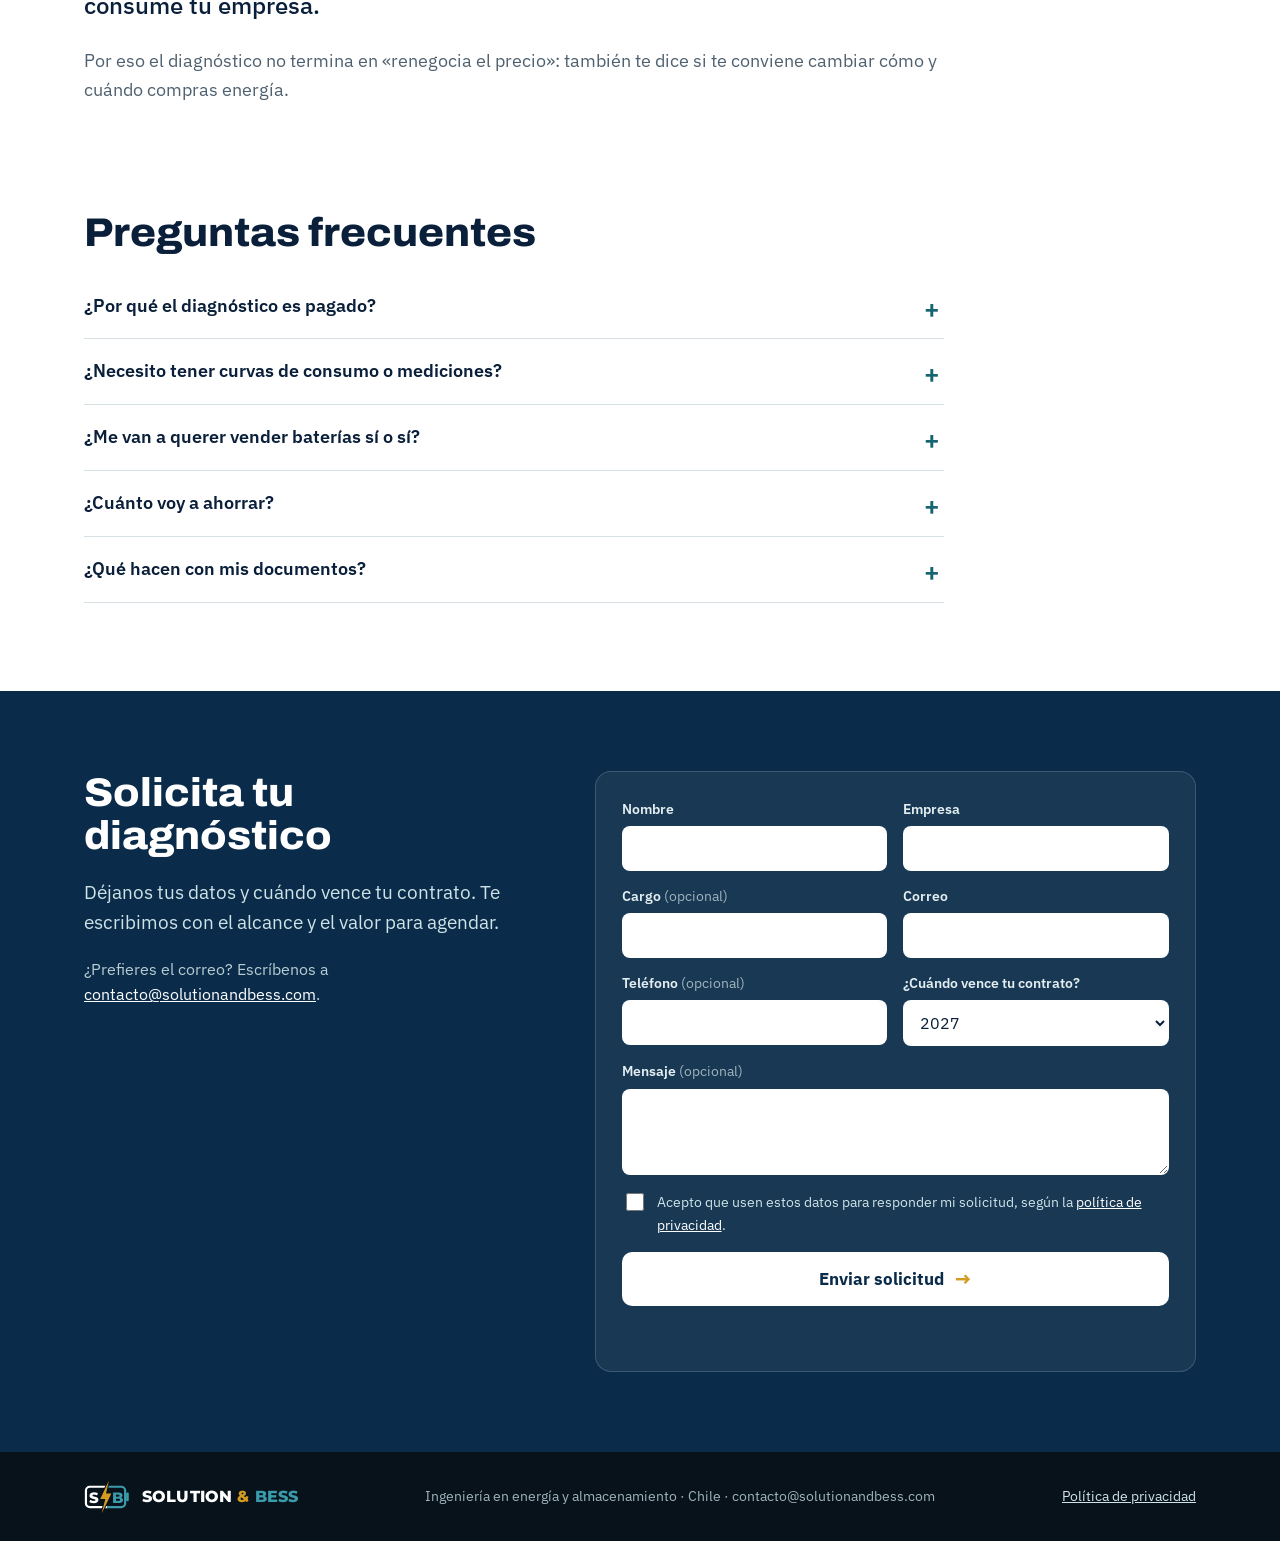
==== commit 4b2baaa2: "Dominio propio: correo contacto@ y canonical" ====
--- a/index.html
+++ b/index.html
@@ -1,254 +1,255 @@
-<!doctype html>
-<html lang="es-CL">
-<head>
-<meta charset="utf-8">
-<meta name="viewport" content="width=device-width, initial-scale=1">
-<title>Solution &amp; BESS · Diagnóstico de renovación eléctrica</title>
-<meta name="description" content="Si el contrato eléctrico de tu empresa vence en 2027, revisamos contrato, facturas y potencia y te decimos qué conviene negociar: precio, potencia, baterías o solar.">
-<link rel="icon" href="assets/avatar.svg" type="image/svg+xml">
-<link rel="preconnect" href="https://fonts.googleapis.com">
-<link rel="preconnect" href="https://fonts.gstatic.com" crossorigin>
-<link rel="stylesheet" href="https://fonts.googleapis.com/css2?family=Archivo:wdth,wght@62..125,400..900&family=IBM+Plex+Sans:wght@400;500;600;700&family=Montserrat:wght@600;700;800&display=swap">
-<link rel="stylesheet" href="estilos.css">
-</head>
-<body>
-
-<header class="barra">
- <div class="ancho fila">
-  <a class="marca" href="#inicio" aria-label="Solution &amp; BESS, inicio">
-   <span class="iso"><!--iso-claro--><svg xmlns="http://www.w3.org/2000/svg" viewBox="0 0 190 140" aria-hidden="true" aria-label="Solution &amp; BESS">
-<defs><style>@import url('https://fonts.googleapis.com/css2?family=Montserrat:wght@500;600;700;800&amp;display=swap');</style>
-<linearGradient id="borde-sb-claro" x1="0" y1="0" x2="190" y2="0" gradientUnits="userSpaceOnUse">
-<stop offset="0.5" stop-color="#0A2C4A"/><stop offset="0.5" stop-color="#166372"/></linearGradient></defs>
-<rect x="8" y="28" width="162" height="84" rx="16" fill="none" stroke="url(#borde-sb-claro)" stroke-width="9"/>
-<rect x="174" y="52" width="11" height="36" rx="4" fill="#166372"/>
-<text x="40" y="93" text-anchor="middle" font-family="Montserrat, 'Segoe UI', Arial, sans-serif" font-weight="800" font-size="64" fill="#0A2C4A">S</text>
-<text x="139" y="93" text-anchor="middle" font-family="Montserrat, 'Segoe UI', Arial, sans-serif" font-weight="800" font-size="64" fill="#166372">B</text>
-<path d="M103 2 L67 78 L88 78 L73 138 L113 56 L91 56 Z" fill="#D39B22" stroke="#FFFFFF" stroke-width="8" stroke-linejoin="round" paint-order="stroke"/>
-</svg><!--/iso--></span>
-   <span class="ln">SOLUTION <i>&amp;</i> <b>BESS</b></span>
-  </a>
-  <nav aria-label="Secciones">
-   <a href="#diagnostico">Diagnóstico</a>
-   <a href="#como">Cómo funciona</a>
-   <a href="#nosotros">Por qué nosotros</a>
-  </nav>
-  <a class="boton chico" href="#contacto">Solicita tu diagnóstico</a>
- </div>
-</header>
-
-<main id="inicio">
-
-<section class="hero">
- <div class="ancho hero-grid">
-  <div>
-   <p class="ceja">Para empresas con contrato eléctrico libre</p>
-   <h1>¿Tu contrato eléctrico vence en 2027?</h1>
-   <p class="bajada">Llega a la renovación con los números claros. Revisamos tu contrato, tus facturas y cómo se te cobra la potencia, y te decimos qué conviene negociar: precio, potencia, baterías o solar. Si no hace falta cambiar nada, también te lo decimos.</p>
-   <div class="acciones">
-    <a class="boton" href="#contacto">Solicita tu diagnóstico <span aria-hidden="true">→</span></a>
-    <a class="enlace" href="#como">Cómo funciona</a>
-   </div>
-  </div>
-  <figure class="ilus">
-   <!--bess--><svg role="img" aria-label="Ilustración de un sistema de baterías en contenedor conectado a una planta" viewBox="0 0 952 760" xmlns="http://www.w3.org/2000/svg">
- <defs><clipPath id="hueco"><rect x="56" y="78" width="840" height="262"/></clipPath></defs>
- <path id="cable" d="M760 386 V458 H135 V500 M210 590 H330 M480 590 H640" fill="none" stroke="#166372" stroke-width="7"
-   stroke-linecap="round" stroke-linejoin="round" />
- <g id="cont">
-  <rect x="26" y="40" width="900" height="330" rx="12" fill="#EEF3F5" stroke="#0A2C4A" stroke-width="6"/>
-  <rect x="26" y="40" width="900" height="24" rx="10" fill="#0A2C4A"/>
-  <rect x="56" y="78" width="840" height="262" fill="#0F2F4D"/>
-  <rect x="68.0" y="92" width="89" height="70" rx="6" fill="#0A2C4A"/><rect x="78.0" y="102" width="55" height="50" rx="3" fill="#123A5C"/><rect x="78.0" y="106.0" width="55" height="46.0" rx="3" fill="#3FB6A8"/><circle cx="144.0" cy="108" r="5" fill="#D39B22"/><rect x="139.0" y="122" width="10" height="28" rx="2" fill="#2A5578"/><rect x="171.0" y="92" width="89" height="70" rx="6" fill="#0A2C4A"/><rect x="181.0" y="102" width="55" height="50" rx="3" fill="#123A5C"/><rect x="181.0" y="109.5" width="55" height="42.5" rx="3" fill="#3FB6A8"/><circle cx="247.0" cy="108" r="5" fill="#D39B22"/><rect x="242.0" y="122" width="10" height="28" rx="2" fill="#2A5578"/><rect x="274.0" y="92" width="89" height="70" rx="6" fill="#0A2C4A"/><rect x="284.0" y="102" width="55" height="50" rx="3" fill="#123A5C"/><rect x="284.0" y="104.5" width="55" height="47.5" rx="3" fill="#3FB6A8"/><circle cx="350.0" cy="108" r="5" fill="#D39B22"/><rect x="345.0" y="122" width="10" height="28" rx="2" fill="#2A5578"/><rect x="377.0" y="92" width="89" height="70" rx="6" fill="#0A2C4A"/><rect x="387.0" y="102" width="55" height="50" rx="3" fill="#123A5C"/><rect x="387.0" y="108.0" width="55" height="44.0" rx="3" fill="#3FB6A8"/><circle cx="453.0" cy="108" r="5" fill="#D39B22"/><rect x="448.0" y="122" width="10" height="28" rx="2" fill="#2A5578"/><rect x="480.0" y="92" width="89" height="70" rx="6" fill="#0A2C4A"/><rect x="490.0" y="102" width="55" height="50" rx="3" fill="#123A5C"/><rect x="490.0" y="112.0" width="55" height="40.0" rx="3" fill="#3FB6A8"/><circle cx="556.0" cy="108" r="5" fill="#D39B22"/><rect x="551.0" y="122" width="10" height="28" rx="2" fill="#2A5578"/><rect x="583.0" y="92" width="89" height="70" rx="6" fill="#0A2C4A"/><rect x="593.0" y="102" width="55" height="50" rx="3" fill="#123A5C"/><rect x="593.0" y="107.0" width="55" height="45.0" rx="3" fill="#3FB6A8"/><circle cx="659.0" cy="108" r="5" fill="#D39B22"/><rect x="654.0" y="122" width="10" height="28" rx="2" fill="#2A5578"/><rect x="686.0" y="92" width="89" height="70" rx="6" fill="#0A2C4A"/><rect x="696.0" y="102" width="55" height="50" rx="3" fill="#123A5C"/><rect x="696.0" y="109.0" width="55" height="43.0" rx="3" fill="#3FB6A8"/><circle cx="762.0" cy="108" r="5" fill="#D39B22"/><rect x="757.0" y="122" width="10" height="28" rx="2" fill="#2A5578"/><rect x="789.0" y="92" width="89" height="70" rx="6" fill="#0A2C4A"/><rect x="799.0" y="102" width="55" height="50" rx="3" fill="#123A5C"/><rect x="799.0" y="105.5" width="55" height="46.5" rx="3" fill="#3FB6A8"/><circle cx="865.0" cy="108" r="5" fill="#D39B22"/><rect x="860.0" y="122" width="10" height="28" rx="2" fill="#2A5578"/><rect x="68.0" y="174" width="89" height="70" rx="6" fill="#0A2C4A"/><rect x="78.0" y="184" width="55" height="50" rx="3" fill="#123A5C"/><rect x="78.0" y="193.0" width="55" height="41.0" rx="3" fill="#3FB6A8"/><circle cx="144.0" cy="190" r="5" fill="#D39B22"/><rect x="139.0" y="204" width="10" height="28" rx="2" fill="#2A5578"/><rect x="171.0" y="174" width="89" height="70" rx="6" fill="#0A2C4A"/><rect x="181.0" y="184" width="55" height="50" rx="3" fill="#123A5C"/><rect x="181.0" y="189.0" width="55" height="45.0" rx="3" fill="#3FB6A8"/><circle cx="247.0" cy="190" r="5" fill="#D39B22"/><rect x="242.0" y="204" width="10" height="28" rx="2" fill="#2A5578"/><rect x="274.0" y="174" width="89" height="70" rx="6" fill="#0A2C4A"/><rect x="284.0" y="184" width="55" height="50" rx="3" fill="#123A5C"/><rect x="284.0" y="187.0" width="55" height="47.0" rx="3" fill="#3FB6A8"/><circle cx="350.0" cy="190" r="5" fill="#D39B22"/><rect x="345.0" y="204" width="10" height="28" rx="2" fill="#2A5578"/><rect x="377.0" y="174" width="89" height="70" rx="6" fill="#0A2C4A"/><rect x="387.0" y="184" width="55" height="50" rx="3" fill="#123A5C"/><rect x="387.0" y="190.5" width="55" height="43.5" rx="3" fill="#3FB6A8"/><circle cx="453.0" cy="190" r="5" fill="#D39B22"/><rect x="448.0" y="204" width="10" height="28" rx="2" fill="#2A5578"/><rect x="480.0" y="174" width="89" height="70" rx="6" fill="#0A2C4A"/><rect x="490.0" y="184" width="55" height="50" rx="3" fill="#123A5C"/><rect x="490.0" y="188.5" width="55" height="45.5" rx="3" fill="#3FB6A8"/><circle cx="556.0" cy="190" r="5" fill="#D39B22"/><rect x="551.0" y="204" width="10" height="28" rx="2" fill="#2A5578"/><rect x="583.0" y="174" width="89" height="70" rx="6" fill="#0A2C4A"/><rect x="593.0" y="184" width="55" height="50" rx="3" fill="#123A5C"/><rect x="593.0" y="192.0" width="55" height="42.0" rx="3" fill="#3FB6A8"/><circle cx="659.0" cy="190" r="5" fill="#D39B22"/><rect x="654.0" y="204" width="10" height="28" rx="2" fill="#2A5578"/><rect x="686.0" y="174" width="89" height="70" rx="6" fill="#0A2C4A"/><rect x="696.0" y="184" width="55" height="50" rx="3" fill="#123A5C"/><rect x="696.0" y="189.5" width="55" height="44.5" rx="3" fill="#3FB6A8"/><circle cx="762.0" cy="190" r="5" fill="#D39B22"/><rect x="757.0" y="204" width="10" height="28" rx="2" fill="#2A5578"/><rect x="789.0" y="174" width="89" height="70" rx="6" fill="#0A2C4A"/><rect x="799.0" y="184" width="55" height="50" rx="3" fill="#123A5C"/><rect x="799.0" y="186.5" width="55" height="47.5" rx="3" fill="#3FB6A8"/><circle cx="865.0" cy="190" r="5" fill="#D39B22"/><rect x="860.0" y="204" width="10" height="28" rx="2" fill="#2A5578"/><rect x="68.0" y="256" width="89" height="70" rx="6" fill="#0A2C4A"/><rect x="78.0" y="266" width="55" height="50" rx="3" fill="#123A5C"/><rect x="78.0" y="272.0" width="55" height="44.0" rx="3" fill="#3FB6A8"/><circle cx="144.0" cy="272" r="5" fill="#D39B22"/><rect x="139.0" y="286" width="10" height="28" rx="2" fill="#2A5578"/><rect x="171.0" y="256" width="89" height="70" rx="6" fill="#0A2C4A"/><rect x="181.0" y="266" width="55" height="50" rx="3" fill="#123A5C"/><rect x="181.0" y="269.5" width="55" height="46.5" rx="3" fill="#3FB6A8"/><circle cx="247.0" cy="272" r="5" fill="#D39B22"/><rect x="242.0" y="286" width="10" height="28" rx="2" fill="#2A5578"/><rect x="274.0" y="256" width="89" height="70" rx="6" fill="#0A2C4A"/><rect x="284.0" y="266" width="55" height="50" rx="3" fill="#123A5C"/><rect x="284.0" y="273.5" width="55" height="42.5" rx="3" fill="#3FB6A8"/><circle cx="350.0" cy="272" r="5" fill="#D39B22"/><rect x="345.0" y="286" width="10" height="28" rx="2" fill="#2A5578"/><rect x="377.0" y="256" width="89" height="70" rx="6" fill="#0A2C4A"/><rect x="387.0" y="266" width="55" height="50" rx="3" fill="#123A5C"/><rect x="387.0" y="271.0" width="55" height="45.0" rx="3" fill="#3FB6A8"/><circle cx="453.0" cy="272" r="5" fill="#D39B22"/><rect x="448.0" y="286" width="10" height="28" rx="2" fill="#2A5578"/><rect x="480.0" y="256" width="89" height="70" rx="6" fill="#0A2C4A"/><rect x="490.0" y="266" width="55" height="50" rx="3" fill="#123A5C"/><rect x="490.0" y="273.0" width="55" height="43.0" rx="3" fill="#3FB6A8"/><circle cx="556.0" cy="272" r="5" fill="#D39B22"/><rect x="551.0" y="286" width="10" height="28" rx="2" fill="#2A5578"/><rect x="583.0" y="256" width="89" height="70" rx="6" fill="#0A2C4A"/><rect x="593.0" y="266" width="55" height="50" rx="3" fill="#123A5C"/><rect x="593.0" y="270.0" width="55" height="46.0" rx="3" fill="#3FB6A8"/><circle cx="659.0" cy="272" r="5" fill="#D39B22"/><rect x="654.0" y="286" width="10" height="28" rx="2" fill="#2A5578"/><rect x="686.0" y="256" width="89" height="70" rx="6" fill="#0A2C4A"/><rect x="696.0" y="266" width="55" height="50" rx="3" fill="#123A5C"/><rect x="696.0" y="274.5" width="55" height="41.5" rx="3" fill="#3FB6A8"/><circle cx="762.0" cy="272" r="5" fill="#D39B22"/><rect x="757.0" y="286" width="10" height="28" rx="2" fill="#2A5578"/><rect x="789.0" y="256" width="89" height="70" rx="6" fill="#0A2C4A"/><rect x="799.0" y="266" width="55" height="50" rx="3" fill="#123A5C"/><rect x="799.0" y="271.0" width="55" height="45.0" rx="3" fill="#3FB6A8"/><circle cx="865.0" cy="272" r="5" fill="#D39B22"/><rect x="860.0" y="286" width="10" height="28" rx="2" fill="#2A5578"/>
-  
-  <rect x="40" y="370" width="60" height="16" fill="#0A2C4A"/><rect x="852" y="370" width="60" height="16" fill="#0A2C4A"/>
- </g>
- <text class="etq" x="30" y="428" text-anchor="start" style="font:500 27px 'IBM Plex Sans',sans-serif;fill:#5B6B78">Módulos de baterías de litio</text>
- <g id="pcs"><rect x="60" y="500" width="150" height="180" rx="10" fill="#0A2C4A"/>
-  <path d="M85 590 q16 -36 32 0 t32 0 t32 0" fill="none" stroke="#3FB6A8" stroke-width="6" stroke-linecap="round"/>
-  <rect x="85" y="625" width="100" height="10" rx="4" fill="#2A5578"/></g>
- <text class="etq" x="135" y="722" text-anchor="middle" style="font:500 27px 'IBM Plex Sans',sans-serif;fill:#5B6B78">Conversor (PCS)</text>
- <g id="trafo"><rect x="330" y="520" width="150" height="140" rx="10" fill="#0A2C4A"/><rect x="342" y="530" width="10" height="120" rx="3" fill="#2A5578"/><rect x="364" y="530" width="10" height="120" rx="3" fill="#2A5578"/><rect x="386" y="530" width="10" height="120" rx="3" fill="#2A5578"/><rect x="408" y="530" width="10" height="120" rx="3" fill="#2A5578"/><rect x="430" y="530" width="10" height="120" rx="3" fill="#2A5578"/><rect x="452" y="530" width="10" height="120" rx="3" fill="#2A5578"/>
-  <rect x="352" y="502" width="20" height="22" rx="3" fill="#D39B22"/><rect x="438" y="502" width="20" height="22" rx="3" fill="#D39B22"/></g>
- <text class="etq" x="405" y="722" text-anchor="middle" style="font:500 27px 'IBM Plex Sans',sans-serif;fill:#5B6B78">Transformador</text>
- <g id="planta"><path d="M640 690 V560 L700 520 V560 L760 520 V560 L820 520 V560 L880 520 V690 Z" fill="#0A2C4A"/><rect x="845" y="470" width="26" height="70" fill="#0A2C4A"/><rect x="660" y="600" width="34" height="34" rx="3" fill="#D39B22" opacity=".9"/><rect x="716" y="600" width="34" height="34" rx="3" fill="#D39B22" opacity=".9"/><rect x="772" y="600" width="34" height="34" rx="3" fill="#D39B22" opacity=".9"/><rect x="828" y="600" width="34" height="34" rx="3" fill="#D39B22" opacity=".9"/></g>
- <text class="etq" x="760" y="722" text-anchor="middle" style="font:500 27px 'IBM Plex Sans',sans-serif;fill:#5B6B78">Tu planta</text>
- <circle cx="760" cy="420" r="9" fill="#D39B22"/><circle cx="560" cy="458" r="9" fill="#D39B22"/><circle cx="330" cy="458" r="9" fill="#D39B22"/><circle cx="135" cy="480" r="9" fill="#D39B22"/><circle cx="270" cy="590" r="9" fill="#D39B22"/><circle cx="560" cy="590" r="9" fill="#D39B22"/>
-</svg>
-   <figcaption>Ilustración esquemática: baterías en contenedor, conversor, transformador y tu planta.</figcaption>
-  </figure>
- </div>
-</section>
-
-<section class="palancas">
- <div class="ancho">
-  <h2>Tres cosas que conviene revisar antes de renovar</h2>
-  <div class="tres">
-   <article>
-    <span class="n">1</span>
-    <h3>Precio</h3>
-    <p>Cuánto pagas por la energía, cómo se reajusta y qué condiciones del contrato conviene renegociar.</p>
-   </article>
-   <article>
-    <span class="n">2</span>
-    <h3>Potencia</h3>
-    <p>Con demanda máxima leída, un solo pico puede definir el cargo de todo el mes. Con potencia contratada, puedes estar pagando kW que tu operación no usa.</p>
-   </article>
-   <article>
-    <span class="n">3</span>
-    <h3>Horario</h3>
-    <p>Mover consumo de horario, con baterías (BESS) o solar, cambia cuándo y cuánto le compras a la red.</p>
-   </article>
-  </div>
- </div>
-</section>
-
-<section class="dato">
- <div class="ancho dato-grid">
-  <p class="cifra">2.507 <span>MW</span></p>
-  <div>
-   <p class="dato-txt">en baterías se conectaron al sistema eléctrico chileno en 2026: más que en todos los años anteriores juntos (1.790 MW).</p>
-   <p class="dato-txt2">Si tu contrato vence en 2027, vas a negociar en un sistema muy distinto al de cuando lo firmaste.</p>
-   <p class="fuente">Fuente: Coordinador Eléctrico Nacional, Infotécnica, compensadores activos, consultado el 23/11/2026. Potencia del banco de baterías; 2026 hasta el 23/11.</p>
-  </div>
- </div>
-</section>
-
-<section id="diagnostico" class="oferta">
- <div class="ancho oferta-grid">
-  <div>
-   <p class="ceja">La puerta de entrada</p>
-   <h2>Diagnóstico de renovación</h2>
-   <p>Un servicio corto y concreto, con valor propio aunque después no sigas con nosotros.</p>
-   <ul class="lista">
-    <li>Revisamos tu contrato y sus anexos, y hasta tres facturas recientes del mismo suministro.</li>
-    <li>Conversamos 45 minutos sobre tu operación y tus consumos, en línea o presencial.</li>
-    <li>En dos días hábiles te entregamos un informe de hasta dos páginas.</li>
-   </ul>
-   <p class="sub">El informe te dice:</p>
-   <ul class="lista check">
-    <li>qué estás pagando y por qué;</li>
-    <li>qué conviene negociar en la renovación;</li>
-    <li>si vale la pena estudiar baterías o solar en tu caso;</li>
-    <li>qué datos faltan para decidir.</li>
-   </ul>
-   <p class="nota">No incluye visita técnica, mediciones, ingeniería ni cotización de equipos: si hacen falta, se cotizan aparte.</p>
-  </div>
-  <aside class="precio" aria-label="Valor del diagnóstico">
-   <p class="p-lbl">Valor</p>
-   <p class="p-num chico">A consultar</p>
-   <p class="p-desc">Es un servicio pagado. Te enviamos el alcance y el valor por escrito antes de agendar, sin compromiso.</p>
-   <a class="boton ancho-total" href="#contacto">Solicita tu diagnóstico <span aria-hidden="true">→</span></a>
-  </aside>
- </div>
-</section>
-
-<section id="como" class="pasos">
- <div class="ancho">
-  <h2>Cómo funciona</h2>
-  <ol class="cinco">
-   <li><b>Nos escribes</b><span>con el nombre de la empresa y cuándo vence tu contrato.</span></li>
-   <li><b>Te enviamos el alcance</b><span>y nos mandas el contrato y las facturas en PDF.</span></li>
-   <li><b>Conversamos 45 minutos</b><span>sobre tu operación y tus consumos.</span></li>
-   <li><b>Recibes el informe</b><span>en dos días hábiles.</span></li>
-   <li><b>Tú decides</b><span>si sigues con un estudio, renegocias por tu cuenta o lo dejas como está.</span></li>
-  </ol>
-  <div class="despues">
-   <h3>Si después quieres ir más allá</h3>
-   <p>Estudio con mediciones y evaluación económica · Apoyo en la negociación del contrato · Ingeniería e instalación de baterías y solar · Operación y monitoreo.</p>
-  </div>
- </div>
-</section>
-
-<section id="nosotros" class="nosotros">
- <div class="ancho">
-  <p class="ceja">Por qué nosotros</p>
-  <h2>Ingeniería en energía y almacenamiento</h2>
-  <p class="destacado">La mayoría de los asesores mira sólo el precio del contrato. Nosotros además sabemos dimensionar e instalar baterías, que es lo que cambia cómo y cuándo consume tu empresa.</p>
-  <p>Por eso el diagnóstico no termina en «renegocia el precio»: también te dice si te conviene cambiar cómo y cuándo compras energía.</p>
- </div>
-</section>
-
-<section class="preguntas">
- <div class="ancho">
-  <h2>Preguntas frecuentes</h2>
-  <details>
-   <summary>¿Por qué el diagnóstico es pagado?</summary>
-   <p>Porque es trabajo real: leemos tu contrato y tus facturas y te entregamos un informe con recomendaciones concretas. Antes de agendar te enviamos el alcance y el valor por escrito.</p>
-  </details>
-  <details>
-   <summary>¿Necesito tener curvas de consumo o mediciones?</summary>
-   <p>No. Para el diagnóstico basta el contrato y las últimas facturas. Si hace falta medir, te lo decimos en el informe.</p>
-  </details>
-  <details>
-   <summary>¿Me van a querer vender baterías sí o sí?</summary>
-   <p>No. El diagnóstico es independiente: si en tu caso no conviene sumar baterías o solar, el informe lo dice.</p>
-  </details>
-  <details>
-   <summary>¿Cuánto voy a ahorrar?</summary>
-   <p>No damos cifras sin ver tus facturas. El diagnóstico sirve justamente para saber dónde hay espacio y dónde no.</p>
-  </details>
-  <details>
-   <summary>¿Qué hacen con mis documentos?</summary>
-   <p>Los usamos sólo para tu diagnóstico y no los compartimos con suministradores ni con terceros. Más detalle en la <a href="privacidad.html">política de privacidad</a>.</p>
-  </details>
- </div>
-</section>
-
-<section id="contacto" class="contacto">
- <div class="ancho contacto-grid">
-  <div>
-   <h2>Solicita tu diagnóstico</h2>
-   <p>Déjanos tus datos y cuándo vence tu contrato. Te escribimos con el alcance y el valor para agendar.</p>
-   <p class="alt">¿Prefieres el correo? Escríbenos a <a href="mailto:solutionandbess@gmail.com?subject=Diagn%C3%B3stico%20de%20renovaci%C3%B3n">solutionandbess@gmail.com</a>.</p>
-  </div>
-  <form class="formulario" id="formulario" novalidate>
-   <div class="campos">
-    <label><span class="et">Nombre</span><input name="nombre" required minlength="2" maxlength="120" autocomplete="name"></label>
-    <label><span class="et">Empresa</span><input name="empresa" required minlength="2" maxlength="160" autocomplete="organization"></label>
-    <label><span class="et">Cargo <i>(opcional)</i></span><input name="cargo" maxlength="120" autocomplete="organization-title"></label>
-    <label><span class="et">Correo</span><input name="correo" type="email" required maxlength="200" autocomplete="email"></label>
-    <label><span class="et">Teléfono <i>(opcional)</i></span><input name="telefono" type="tel" maxlength="40" autocomplete="tel"></label>
-    <label><span class="et">¿Cuándo vence tu contrato?</span>
-     <select name="vencimiento">
-      <option value="2027">2027</option>
-      <option value="2026">2026</option>
-      <option value="2028 o después">2028 o después</option>
-      <option value="No lo sé">No lo sé</option>
-     </select>
-    </label>
-    <label class="ancho2"><span class="et">Mensaje <i>(opcional)</i></span><textarea name="mensaje" rows="3" maxlength="2000"></textarea></label>
-    <label class="trampa" aria-hidden="true"><span class="et">No completar</span><input name="sitio_web" tabindex="-1" autocomplete="off"></label>
-   </div>
-   <label class="acepto"><input type="checkbox" name="acepta_privacidad" required><span>Acepto que usen estos datos para responder mi solicitud, según la <a href="privacidad.html">política de privacidad</a>.</span></label>
-   <button class="boton claro ancho-total" type="submit">Enviar solicitud <span aria-hidden="true">→</span></button>
-   <p class="estado" id="estado" role="status" aria-live="polite"></p>
-  </form>
- </div>
-</section>
-
-</main>
-
-<footer class="pie">
- <div class="ancho fila">
-  <div class="marca">
-   <span class="iso"><!--iso-oscuro--><svg xmlns="http://www.w3.org/2000/svg" viewBox="0 0 190 140" aria-hidden="true" aria-label="Solution &amp; BESS">
-<defs><style>@import url('https://fonts.googleapis.com/css2?family=Montserrat:wght@500;600;700;800&amp;display=swap');</style>
-<linearGradient id="borde-sb-oscuro" x1="0" y1="0" x2="190" y2="0" gradientUnits="userSpaceOnUse">
-<stop offset="0.5" stop-color="#FFFFFF"/><stop offset="0.5" stop-color="#3A9BAA"/></linearGradient></defs>
-<rect x="8" y="28" width="162" height="84" rx="16" fill="none" stroke="url(#borde-sb-oscuro)" stroke-width="9"/>
-<rect x="174" y="52" width="11" height="36" rx="4" fill="#3A9BAA"/>
-<text x="40" y="93" text-anchor="middle" font-family="Montserrat, 'Segoe UI', Arial, sans-serif" font-weight="800" font-size="64" fill="#FFFFFF">S</text>
-<text x="139" y="93" text-anchor="middle" font-family="Montserrat, 'Segoe UI', Arial, sans-serif" font-weight="800" font-size="64" fill="#3A9BAA">B</text>
-<path d="M103 2 L67 78 L88 78 L73 138 L113 56 L91 56 Z" fill="#D39B22" stroke="#07121B" stroke-width="8" stroke-linejoin="round" paint-order="stroke"/>
-</svg><!--/iso--></span>
-   <span class="ln">SOLUTION <i>&amp;</i> <b>BESS</b></span>
-  </div>
-  <p>Ingeniería en energía y almacenamiento · Chile · solutionandbess@gmail.com</p>
-  <a href="privacidad.html">Política de privacidad</a>
- </div>
-</footer>
-
-<script src="formulario.js" defer></script>
-</body>
-</html>
+<!doctype html>
+<html lang="es-CL">
+<head>
+<meta charset="utf-8">
+<meta name="viewport" content="width=device-width, initial-scale=1">
+<title>Solution &amp; BESS · Diagnóstico de renovación eléctrica</title>
+<meta name="description" content="Si el contrato eléctrico de tu empresa vence en 2027, revisamos contrato, facturas y potencia y te decimos qué conviene negociar: precio, potencia, baterías o solar.">
+<link rel="canonical" href="https://solutionandbess.com/">
+<link rel="icon" href="assets/avatar.svg" type="image/svg+xml">
+<link rel="preconnect" href="https://fonts.googleapis.com">
+<link rel="preconnect" href="https://fonts.gstatic.com" crossorigin>
+<link rel="stylesheet" href="https://fonts.googleapis.com/css2?family=Archivo:wdth,wght@62..125,400..900&family=IBM+Plex+Sans:wght@400;500;600;700&family=Montserrat:wght@600;700;800&display=swap">
+<link rel="stylesheet" href="estilos.css">
+</head>
+<body>
+
+<header class="barra">
+ <div class="ancho fila">
+  <a class="marca" href="#inicio" aria-label="Solution &amp; BESS, inicio">
+   <span class="iso"><!--iso-claro--><svg xmlns="http://www.w3.org/2000/svg" viewBox="0 0 190 140" aria-hidden="true" aria-label="Solution &amp; BESS">
+<defs><style>@import url('https://fonts.googleapis.com/css2?family=Montserrat:wght@500;600;700;800&amp;display=swap');</style>
+<linearGradient id="borde-sb-claro" x1="0" y1="0" x2="190" y2="0" gradientUnits="userSpaceOnUse">
+<stop offset="0.5" stop-color="#0A2C4A"/><stop offset="0.5" stop-color="#166372"/></linearGradient></defs>
+<rect x="8" y="28" width="162" height="84" rx="16" fill="none" stroke="url(#borde-sb-claro)" stroke-width="9"/>
+<rect x="174" y="52" width="11" height="36" rx="4" fill="#166372"/>
+<text x="40" y="93" text-anchor="middle" font-family="Montserrat, 'Segoe UI', Arial, sans-serif" font-weight="800" font-size="64" fill="#0A2C4A">S</text>
+<text x="139" y="93" text-anchor="middle" font-family="Montserrat, 'Segoe UI', Arial, sans-serif" font-weight="800" font-size="64" fill="#166372">B</text>
+<path d="M103 2 L67 78 L88 78 L73 138 L113 56 L91 56 Z" fill="#D39B22" stroke="#FFFFFF" stroke-width="8" stroke-linejoin="round" paint-order="stroke"/>
+</svg><!--/iso--></span>
+   <span class="ln">SOLUTION <i>&amp;</i> <b>BESS</b></span>
+  </a>
+  <nav aria-label="Secciones">
+   <a href="#diagnostico">Diagnóstico</a>
+   <a href="#como">Cómo funciona</a>
+   <a href="#nosotros">Por qué nosotros</a>
+  </nav>
+  <a class="boton chico" href="#contacto">Solicita tu diagnóstico</a>
+ </div>
+</header>
+
+<main id="inicio">
+
+<section class="hero">
+ <div class="ancho hero-grid">
+  <div>
+   <p class="ceja">Para empresas con contrato eléctrico libre</p>
+   <h1>¿Tu contrato eléctrico vence en 2027?</h1>
+   <p class="bajada">Llega a la renovación con los números claros. Revisamos tu contrato, tus facturas y cómo se te cobra la potencia, y te decimos qué conviene negociar: precio, potencia, baterías o solar. Si no hace falta cambiar nada, también te lo decimos.</p>
+   <div class="acciones">
+    <a class="boton" href="#contacto">Solicita tu diagnóstico <span aria-hidden="true">→</span></a>
+    <a class="enlace" href="#como">Cómo funciona</a>
+   </div>
+  </div>
+  <figure class="ilus">
+   <!--bess--><svg role="img" aria-label="Ilustración de un sistema de baterías en contenedor conectado a una planta" viewBox="0 0 952 760" xmlns="http://www.w3.org/2000/svg">
+ <defs><clipPath id="hueco"><rect x="56" y="78" width="840" height="262"/></clipPath></defs>
+ <path id="cable" d="M760 386 V458 H135 V500 M210 590 H330 M480 590 H640" fill="none" stroke="#166372" stroke-width="7"
+   stroke-linecap="round" stroke-linejoin="round" />
+ <g id="cont">
+  <rect x="26" y="40" width="900" height="330" rx="12" fill="#EEF3F5" stroke="#0A2C4A" stroke-width="6"/>
+  <rect x="26" y="40" width="900" height="24" rx="10" fill="#0A2C4A"/>
+  <rect x="56" y="78" width="840" height="262" fill="#0F2F4D"/>
+  <rect x="68.0" y="92" width="89" height="70" rx="6" fill="#0A2C4A"/><rect x="78.0" y="102" width="55" height="50" rx="3" fill="#123A5C"/><rect x="78.0" y="106.0" width="55" height="46.0" rx="3" fill="#3FB6A8"/><circle cx="144.0" cy="108" r="5" fill="#D39B22"/><rect x="139.0" y="122" width="10" height="28" rx="2" fill="#2A5578"/><rect x="171.0" y="92" width="89" height="70" rx="6" fill="#0A2C4A"/><rect x="181.0" y="102" width="55" height="50" rx="3" fill="#123A5C"/><rect x="181.0" y="109.5" width="55" height="42.5" rx="3" fill="#3FB6A8"/><circle cx="247.0" cy="108" r="5" fill="#D39B22"/><rect x="242.0" y="122" width="10" height="28" rx="2" fill="#2A5578"/><rect x="274.0" y="92" width="89" height="70" rx="6" fill="#0A2C4A"/><rect x="284.0" y="102" width="55" height="50" rx="3" fill="#123A5C"/><rect x="284.0" y="104.5" width="55" height="47.5" rx="3" fill="#3FB6A8"/><circle cx="350.0" cy="108" r="5" fill="#D39B22"/><rect x="345.0" y="122" width="10" height="28" rx="2" fill="#2A5578"/><rect x="377.0" y="92" width="89" height="70" rx="6" fill="#0A2C4A"/><rect x="387.0" y="102" width="55" height="50" rx="3" fill="#123A5C"/><rect x="387.0" y="108.0" width="55" height="44.0" rx="3" fill="#3FB6A8"/><circle cx="453.0" cy="108" r="5" fill="#D39B22"/><rect x="448.0" y="122" width="10" height="28" rx="2" fill="#2A5578"/><rect x="480.0" y="92" width="89" height="70" rx="6" fill="#0A2C4A"/><rect x="490.0" y="102" width="55" height="50" rx="3" fill="#123A5C"/><rect x="490.0" y="112.0" width="55" height="40.0" rx="3" fill="#3FB6A8"/><circle cx="556.0" cy="108" r="5" fill="#D39B22"/><rect x="551.0" y="122" width="10" height="28" rx="2" fill="#2A5578"/><rect x="583.0" y="92" width="89" height="70" rx="6" fill="#0A2C4A"/><rect x="593.0" y="102" width="55" height="50" rx="3" fill="#123A5C"/><rect x="593.0" y="107.0" width="55" height="45.0" rx="3" fill="#3FB6A8"/><circle cx="659.0" cy="108" r="5" fill="#D39B22"/><rect x="654.0" y="122" width="10" height="28" rx="2" fill="#2A5578"/><rect x="686.0" y="92" width="89" height="70" rx="6" fill="#0A2C4A"/><rect x="696.0" y="102" width="55" height="50" rx="3" fill="#123A5C"/><rect x="696.0" y="109.0" width="55" height="43.0" rx="3" fill="#3FB6A8"/><circle cx="762.0" cy="108" r="5" fill="#D39B22"/><rect x="757.0" y="122" width="10" height="28" rx="2" fill="#2A5578"/><rect x="789.0" y="92" width="89" height="70" rx="6" fill="#0A2C4A"/><rect x="799.0" y="102" width="55" height="50" rx="3" fill="#123A5C"/><rect x="799.0" y="105.5" width="55" height="46.5" rx="3" fill="#3FB6A8"/><circle cx="865.0" cy="108" r="5" fill="#D39B22"/><rect x="860.0" y="122" width="10" height="28" rx="2" fill="#2A5578"/><rect x="68.0" y="174" width="89" height="70" rx="6" fill="#0A2C4A"/><rect x="78.0" y="184" width="55" height="50" rx="3" fill="#123A5C"/><rect x="78.0" y="193.0" width="55" height="41.0" rx="3" fill="#3FB6A8"/><circle cx="144.0" cy="190" r="5" fill="#D39B22"/><rect x="139.0" y="204" width="10" height="28" rx="2" fill="#2A5578"/><rect x="171.0" y="174" width="89" height="70" rx="6" fill="#0A2C4A"/><rect x="181.0" y="184" width="55" height="50" rx="3" fill="#123A5C"/><rect x="181.0" y="189.0" width="55" height="45.0" rx="3" fill="#3FB6A8"/><circle cx="247.0" cy="190" r="5" fill="#D39B22"/><rect x="242.0" y="204" width="10" height="28" rx="2" fill="#2A5578"/><rect x="274.0" y="174" width="89" height="70" rx="6" fill="#0A2C4A"/><rect x="284.0" y="184" width="55" height="50" rx="3" fill="#123A5C"/><rect x="284.0" y="187.0" width="55" height="47.0" rx="3" fill="#3FB6A8"/><circle cx="350.0" cy="190" r="5" fill="#D39B22"/><rect x="345.0" y="204" width="10" height="28" rx="2" fill="#2A5578"/><rect x="377.0" y="174" width="89" height="70" rx="6" fill="#0A2C4A"/><rect x="387.0" y="184" width="55" height="50" rx="3" fill="#123A5C"/><rect x="387.0" y="190.5" width="55" height="43.5" rx="3" fill="#3FB6A8"/><circle cx="453.0" cy="190" r="5" fill="#D39B22"/><rect x="448.0" y="204" width="10" height="28" rx="2" fill="#2A5578"/><rect x="480.0" y="174" width="89" height="70" rx="6" fill="#0A2C4A"/><rect x="490.0" y="184" width="55" height="50" rx="3" fill="#123A5C"/><rect x="490.0" y="188.5" width="55" height="45.5" rx="3" fill="#3FB6A8"/><circle cx="556.0" cy="190" r="5" fill="#D39B22"/><rect x="551.0" y="204" width="10" height="28" rx="2" fill="#2A5578"/><rect x="583.0" y="174" width="89" height="70" rx="6" fill="#0A2C4A"/><rect x="593.0" y="184" width="55" height="50" rx="3" fill="#123A5C"/><rect x="593.0" y="192.0" width="55" height="42.0" rx="3" fill="#3FB6A8"/><circle cx="659.0" cy="190" r="5" fill="#D39B22"/><rect x="654.0" y="204" width="10" height="28" rx="2" fill="#2A5578"/><rect x="686.0" y="174" width="89" height="70" rx="6" fill="#0A2C4A"/><rect x="696.0" y="184" width="55" height="50" rx="3" fill="#123A5C"/><rect x="696.0" y="189.5" width="55" height="44.5" rx="3" fill="#3FB6A8"/><circle cx="762.0" cy="190" r="5" fill="#D39B22"/><rect x="757.0" y="204" width="10" height="28" rx="2" fill="#2A5578"/><rect x="789.0" y="174" width="89" height="70" rx="6" fill="#0A2C4A"/><rect x="799.0" y="184" width="55" height="50" rx="3" fill="#123A5C"/><rect x="799.0" y="186.5" width="55" height="47.5" rx="3" fill="#3FB6A8"/><circle cx="865.0" cy="190" r="5" fill="#D39B22"/><rect x="860.0" y="204" width="10" height="28" rx="2" fill="#2A5578"/><rect x="68.0" y="256" width="89" height="70" rx="6" fill="#0A2C4A"/><rect x="78.0" y="266" width="55" height="50" rx="3" fill="#123A5C"/><rect x="78.0" y="272.0" width="55" height="44.0" rx="3" fill="#3FB6A8"/><circle cx="144.0" cy="272" r="5" fill="#D39B22"/><rect x="139.0" y="286" width="10" height="28" rx="2" fill="#2A5578"/><rect x="171.0" y="256" width="89" height="70" rx="6" fill="#0A2C4A"/><rect x="181.0" y="266" width="55" height="50" rx="3" fill="#123A5C"/><rect x="181.0" y="269.5" width="55" height="46.5" rx="3" fill="#3FB6A8"/><circle cx="247.0" cy="272" r="5" fill="#D39B22"/><rect x="242.0" y="286" width="10" height="28" rx="2" fill="#2A5578"/><rect x="274.0" y="256" width="89" height="70" rx="6" fill="#0A2C4A"/><rect x="284.0" y="266" width="55" height="50" rx="3" fill="#123A5C"/><rect x="284.0" y="273.5" width="55" height="42.5" rx="3" fill="#3FB6A8"/><circle cx="350.0" cy="272" r="5" fill="#D39B22"/><rect x="345.0" y="286" width="10" height="28" rx="2" fill="#2A5578"/><rect x="377.0" y="256" width="89" height="70" rx="6" fill="#0A2C4A"/><rect x="387.0" y="266" width="55" height="50" rx="3" fill="#123A5C"/><rect x="387.0" y="271.0" width="55" height="45.0" rx="3" fill="#3FB6A8"/><circle cx="453.0" cy="272" r="5" fill="#D39B22"/><rect x="448.0" y="286" width="10" height="28" rx="2" fill="#2A5578"/><rect x="480.0" y="256" width="89" height="70" rx="6" fill="#0A2C4A"/><rect x="490.0" y="266" width="55" height="50" rx="3" fill="#123A5C"/><rect x="490.0" y="273.0" width="55" height="43.0" rx="3" fill="#3FB6A8"/><circle cx="556.0" cy="272" r="5" fill="#D39B22"/><rect x="551.0" y="286" width="10" height="28" rx="2" fill="#2A5578"/><rect x="583.0" y="256" width="89" height="70" rx="6" fill="#0A2C4A"/><rect x="593.0" y="266" width="55" height="50" rx="3" fill="#123A5C"/><rect x="593.0" y="270.0" width="55" height="46.0" rx="3" fill="#3FB6A8"/><circle cx="659.0" cy="272" r="5" fill="#D39B22"/><rect x="654.0" y="286" width="10" height="28" rx="2" fill="#2A5578"/><rect x="686.0" y="256" width="89" height="70" rx="6" fill="#0A2C4A"/><rect x="696.0" y="266" width="55" height="50" rx="3" fill="#123A5C"/><rect x="696.0" y="274.5" width="55" height="41.5" rx="3" fill="#3FB6A8"/><circle cx="762.0" cy="272" r="5" fill="#D39B22"/><rect x="757.0" y="286" width="10" height="28" rx="2" fill="#2A5578"/><rect x="789.0" y="256" width="89" height="70" rx="6" fill="#0A2C4A"/><rect x="799.0" y="266" width="55" height="50" rx="3" fill="#123A5C"/><rect x="799.0" y="271.0" width="55" height="45.0" rx="3" fill="#3FB6A8"/><circle cx="865.0" cy="272" r="5" fill="#D39B22"/><rect x="860.0" y="286" width="10" height="28" rx="2" fill="#2A5578"/>
+  
+  <rect x="40" y="370" width="60" height="16" fill="#0A2C4A"/><rect x="852" y="370" width="60" height="16" fill="#0A2C4A"/>
+ </g>
+ <text class="etq" x="30" y="428" text-anchor="start" style="font:500 27px 'IBM Plex Sans',sans-serif;fill:#5B6B78">Módulos de baterías de litio</text>
+ <g id="pcs"><rect x="60" y="500" width="150" height="180" rx="10" fill="#0A2C4A"/>
+  <path d="M85 590 q16 -36 32 0 t32 0 t32 0" fill="none" stroke="#3FB6A8" stroke-width="6" stroke-linecap="round"/>
+  <rect x="85" y="625" width="100" height="10" rx="4" fill="#2A5578"/></g>
+ <text class="etq" x="135" y="722" text-anchor="middle" style="font:500 27px 'IBM Plex Sans',sans-serif;fill:#5B6B78">Conversor (PCS)</text>
+ <g id="trafo"><rect x="330" y="520" width="150" height="140" rx="10" fill="#0A2C4A"/><rect x="342" y="530" width="10" height="120" rx="3" fill="#2A5578"/><rect x="364" y="530" width="10" height="120" rx="3" fill="#2A5578"/><rect x="386" y="530" width="10" height="120" rx="3" fill="#2A5578"/><rect x="408" y="530" width="10" height="120" rx="3" fill="#2A5578"/><rect x="430" y="530" width="10" height="120" rx="3" fill="#2A5578"/><rect x="452" y="530" width="10" height="120" rx="3" fill="#2A5578"/>
+  <rect x="352" y="502" width="20" height="22" rx="3" fill="#D39B22"/><rect x="438" y="502" width="20" height="22" rx="3" fill="#D39B22"/></g>
+ <text class="etq" x="405" y="722" text-anchor="middle" style="font:500 27px 'IBM Plex Sans',sans-serif;fill:#5B6B78">Transformador</text>
+ <g id="planta"><path d="M640 690 V560 L700 520 V560 L760 520 V560 L820 520 V560 L880 520 V690 Z" fill="#0A2C4A"/><rect x="845" y="470" width="26" height="70" fill="#0A2C4A"/><rect x="660" y="600" width="34" height="34" rx="3" fill="#D39B22" opacity=".9"/><rect x="716" y="600" width="34" height="34" rx="3" fill="#D39B22" opacity=".9"/><rect x="772" y="600" width="34" height="34" rx="3" fill="#D39B22" opacity=".9"/><rect x="828" y="600" width="34" height="34" rx="3" fill="#D39B22" opacity=".9"/></g>
+ <text class="etq" x="760" y="722" text-anchor="middle" style="font:500 27px 'IBM Plex Sans',sans-serif;fill:#5B6B78">Tu planta</text>
+ <circle cx="760" cy="420" r="9" fill="#D39B22"/><circle cx="560" cy="458" r="9" fill="#D39B22"/><circle cx="330" cy="458" r="9" fill="#D39B22"/><circle cx="135" cy="480" r="9" fill="#D39B22"/><circle cx="270" cy="590" r="9" fill="#D39B22"/><circle cx="560" cy="590" r="9" fill="#D39B22"/>
+</svg>
+   <figcaption>Ilustración esquemática: baterías en contenedor, conversor, transformador y tu planta.</figcaption>
+  </figure>
+ </div>
+</section>
+
+<section class="palancas">
+ <div class="ancho">
+  <h2>Tres cosas que conviene revisar antes de renovar</h2>
+  <div class="tres">
+   <article>
+    <span class="n">1</span>
+    <h3>Precio</h3>
+    <p>Cuánto pagas por la energía, cómo se reajusta y qué condiciones del contrato conviene renegociar.</p>
+   </article>
+   <article>
+    <span class="n">2</span>
+    <h3>Potencia</h3>
+    <p>Con demanda máxima leída, un solo pico puede definir el cargo de todo el mes. Con potencia contratada, puedes estar pagando kW que tu operación no usa.</p>
+   </article>
+   <article>
+    <span class="n">3</span>
+    <h3>Horario</h3>
+    <p>Mover consumo de horario, con baterías (BESS) o solar, cambia cuándo y cuánto le compras a la red.</p>
+   </article>
+  </div>
+ </div>
+</section>
+
+<section class="dato">
+ <div class="ancho dato-grid">
+  <p class="cifra">2.507 <span>MW</span></p>
+  <div>
+   <p class="dato-txt">en baterías se conectaron al sistema eléctrico chileno en 2026: más que en todos los años anteriores juntos (1.790 MW).</p>
+   <p class="dato-txt2">Si tu contrato vence en 2027, vas a negociar en un sistema muy distinto al de cuando lo firmaste.</p>
+   <p class="fuente">Fuente: Coordinador Eléctrico Nacional, Infotécnica, compensadores activos, consultado el 23/11/2026. Potencia del banco de baterías; 2026 hasta el 23/11.</p>
+  </div>
+ </div>
+</section>
+
+<section id="diagnostico" class="oferta">
+ <div class="ancho oferta-grid">
+  <div>
+   <p class="ceja">La puerta de entrada</p>
+   <h2>Diagnóstico de renovación</h2>
+   <p>Un servicio corto y concreto, con valor propio aunque después no sigas con nosotros.</p>
+   <ul class="lista">
+    <li>Revisamos tu contrato y sus anexos, y hasta tres facturas recientes del mismo suministro.</li>
+    <li>Conversamos 45 minutos sobre tu operación y tus consumos, en línea o presencial.</li>
+    <li>En dos días hábiles te entregamos un informe de hasta dos páginas.</li>
+   </ul>
+   <p class="sub">El informe te dice:</p>
+   <ul class="lista check">
+    <li>qué estás pagando y por qué;</li>
+    <li>qué conviene negociar en la renovación;</li>
+    <li>si vale la pena estudiar baterías o solar en tu caso;</li>
+    <li>qué datos faltan para decidir.</li>
+   </ul>
+   <p class="nota">No incluye visita técnica, mediciones, ingeniería ni cotización de equipos: si hacen falta, se cotizan aparte.</p>
+  </div>
+  <aside class="precio" aria-label="Valor del diagnóstico">
+   <p class="p-lbl">Valor</p>
+   <p class="p-num chico">A consultar</p>
+   <p class="p-desc">Es un servicio pagado. Te enviamos el alcance y el valor por escrito antes de agendar, sin compromiso.</p>
+   <a class="boton ancho-total" href="#contacto">Solicita tu diagnóstico <span aria-hidden="true">→</span></a>
+  </aside>
+ </div>
+</section>
+
+<section id="como" class="pasos">
+ <div class="ancho">
+  <h2>Cómo funciona</h2>
+  <ol class="cinco">
+   <li><b>Nos escribes</b><span>con el nombre de la empresa y cuándo vence tu contrato.</span></li>
+   <li><b>Te enviamos el alcance</b><span>y nos mandas el contrato y las facturas en PDF.</span></li>
+   <li><b>Conversamos 45 minutos</b><span>sobre tu operación y tus consumos.</span></li>
+   <li><b>Recibes el informe</b><span>en dos días hábiles.</span></li>
+   <li><b>Tú decides</b><span>si sigues con un estudio, renegocias por tu cuenta o lo dejas como está.</span></li>
+  </ol>
+  <div class="despues">
+   <h3>Si después quieres ir más allá</h3>
+   <p>Estudio con mediciones y evaluación económica · Apoyo en la negociación del contrato · Ingeniería e instalación de baterías y solar · Operación y monitoreo.</p>
+  </div>
+ </div>
+</section>
+
+<section id="nosotros" class="nosotros">
+ <div class="ancho">
+  <p class="ceja">Por qué nosotros</p>
+  <h2>Ingeniería en energía y almacenamiento</h2>
+  <p class="destacado">La mayoría de los asesores mira sólo el precio del contrato. Nosotros además sabemos dimensionar e instalar baterías, que es lo que cambia cómo y cuándo consume tu empresa.</p>
+  <p>Por eso el diagnóstico no termina en «renegocia el precio»: también te dice si te conviene cambiar cómo y cuándo compras energía.</p>
+ </div>
+</section>
+
+<section class="preguntas">
+ <div class="ancho">
+  <h2>Preguntas frecuentes</h2>
+  <details>
+   <summary>¿Por qué el diagnóstico es pagado?</summary>
+   <p>Porque es trabajo real: leemos tu contrato y tus facturas y te entregamos un informe con recomendaciones concretas. Antes de agendar te enviamos el alcance y el valor por escrito.</p>
+  </details>
+  <details>
+   <summary>¿Necesito tener curvas de consumo o mediciones?</summary>
+   <p>No. Para el diagnóstico basta el contrato y las últimas facturas. Si hace falta medir, te lo decimos en el informe.</p>
+  </details>
+  <details>
+   <summary>¿Me van a querer vender baterías sí o sí?</summary>
+   <p>No. El diagnóstico es independiente: si en tu caso no conviene sumar baterías o solar, el informe lo dice.</p>
+  </details>
+  <details>
+   <summary>¿Cuánto voy a ahorrar?</summary>
+   <p>No damos cifras sin ver tus facturas. El diagnóstico sirve justamente para saber dónde hay espacio y dónde no.</p>
+  </details>
+  <details>
+   <summary>¿Qué hacen con mis documentos?</summary>
+   <p>Los usamos sólo para tu diagnóstico y no los compartimos con suministradores ni con terceros. Más detalle en la <a href="privacidad.html">política de privacidad</a>.</p>
+  </details>
+ </div>
+</section>
+
+<section id="contacto" class="contacto">
+ <div class="ancho contacto-grid">
+  <div>
+   <h2>Solicita tu diagnóstico</h2>
+   <p>Déjanos tus datos y cuándo vence tu contrato. Te escribimos con el alcance y el valor para agendar.</p>
+   <p class="alt">¿Prefieres el correo? Escríbenos a <a href="mailto:contacto@solutionandbess.com?subject=Diagn%C3%B3stico%20de%20renovaci%C3%B3n">contacto@solutionandbess.com</a>.</p>
+  </div>
+  <form class="formulario" id="formulario" novalidate>
+   <div class="campos">
+    <label><span class="et">Nombre</span><input name="nombre" required minlength="2" maxlength="120" autocomplete="name"></label>
+    <label><span class="et">Empresa</span><input name="empresa" required minlength="2" maxlength="160" autocomplete="organization"></label>
+    <label><span class="et">Cargo <i>(opcional)</i></span><input name="cargo" maxlength="120" autocomplete="organization-title"></label>
+    <label><span class="et">Correo</span><input name="correo" type="email" required maxlength="200" autocomplete="email"></label>
+    <label><span class="et">Teléfono <i>(opcional)</i></span><input name="telefono" type="tel" maxlength="40" autocomplete="tel"></label>
+    <label><span class="et">¿Cuándo vence tu contrato?</span>
+     <select name="vencimiento">
+      <option value="2027">2027</option>
+      <option value="2026">2026</option>
+      <option value="2028 o después">2028 o después</option>
+      <option value="No lo sé">No lo sé</option>
+     </select>
+    </label>
+    <label class="ancho2"><span class="et">Mensaje <i>(opcional)</i></span><textarea name="mensaje" rows="3" maxlength="2000"></textarea></label>
+    <label class="trampa" aria-hidden="true"><span class="et">No completar</span><input name="sitio_web" tabindex="-1" autocomplete="off"></label>
+   </div>
+   <label class="acepto"><input type="checkbox" name="acepta_privacidad" required><span>Acepto que usen estos datos para responder mi solicitud, según la <a href="privacidad.html">política de privacidad</a>.</span></label>
+   <button class="boton claro ancho-total" type="submit">Enviar solicitud <span aria-hidden="true">→</span></button>
+   <p class="estado" id="estado" role="status" aria-live="polite"></p>
+  </form>
+ </div>
+</section>
+
+</main>
+
+<footer class="pie">
+ <div class="ancho fila">
+  <div class="marca">
+   <span class="iso"><!--iso-oscuro--><svg xmlns="http://www.w3.org/2000/svg" viewBox="0 0 190 140" aria-hidden="true" aria-label="Solution &amp; BESS">
+<defs><style>@import url('https://fonts.googleapis.com/css2?family=Montserrat:wght@500;600;700;800&amp;display=swap');</style>
+<linearGradient id="borde-sb-oscuro" x1="0" y1="0" x2="190" y2="0" gradientUnits="userSpaceOnUse">
+<stop offset="0.5" stop-color="#FFFFFF"/><stop offset="0.5" stop-color="#3A9BAA"/></linearGradient></defs>
+<rect x="8" y="28" width="162" height="84" rx="16" fill="none" stroke="url(#borde-sb-oscuro)" stroke-width="9"/>
+<rect x="174" y="52" width="11" height="36" rx="4" fill="#3A9BAA"/>
+<text x="40" y="93" text-anchor="middle" font-family="Montserrat, 'Segoe UI', Arial, sans-serif" font-weight="800" font-size="64" fill="#FFFFFF">S</text>
+<text x="139" y="93" text-anchor="middle" font-family="Montserrat, 'Segoe UI', Arial, sans-serif" font-weight="800" font-size="64" fill="#3A9BAA">B</text>
+<path d="M103 2 L67 78 L88 78 L73 138 L113 56 L91 56 Z" fill="#D39B22" stroke="#07121B" stroke-width="8" stroke-linejoin="round" paint-order="stroke"/>
+</svg><!--/iso--></span>
+   <span class="ln">SOLUTION <i>&amp;</i> <b>BESS</b></span>
+  </div>
+  <p>Ingeniería en energía y almacenamiento · Chile · contacto@solutionandbess.com</p>
+  <a href="privacidad.html">Política de privacidad</a>
+ </div>
+</footer>
+
+<script src="formulario.js" defer></script>
+</body>
+</html>
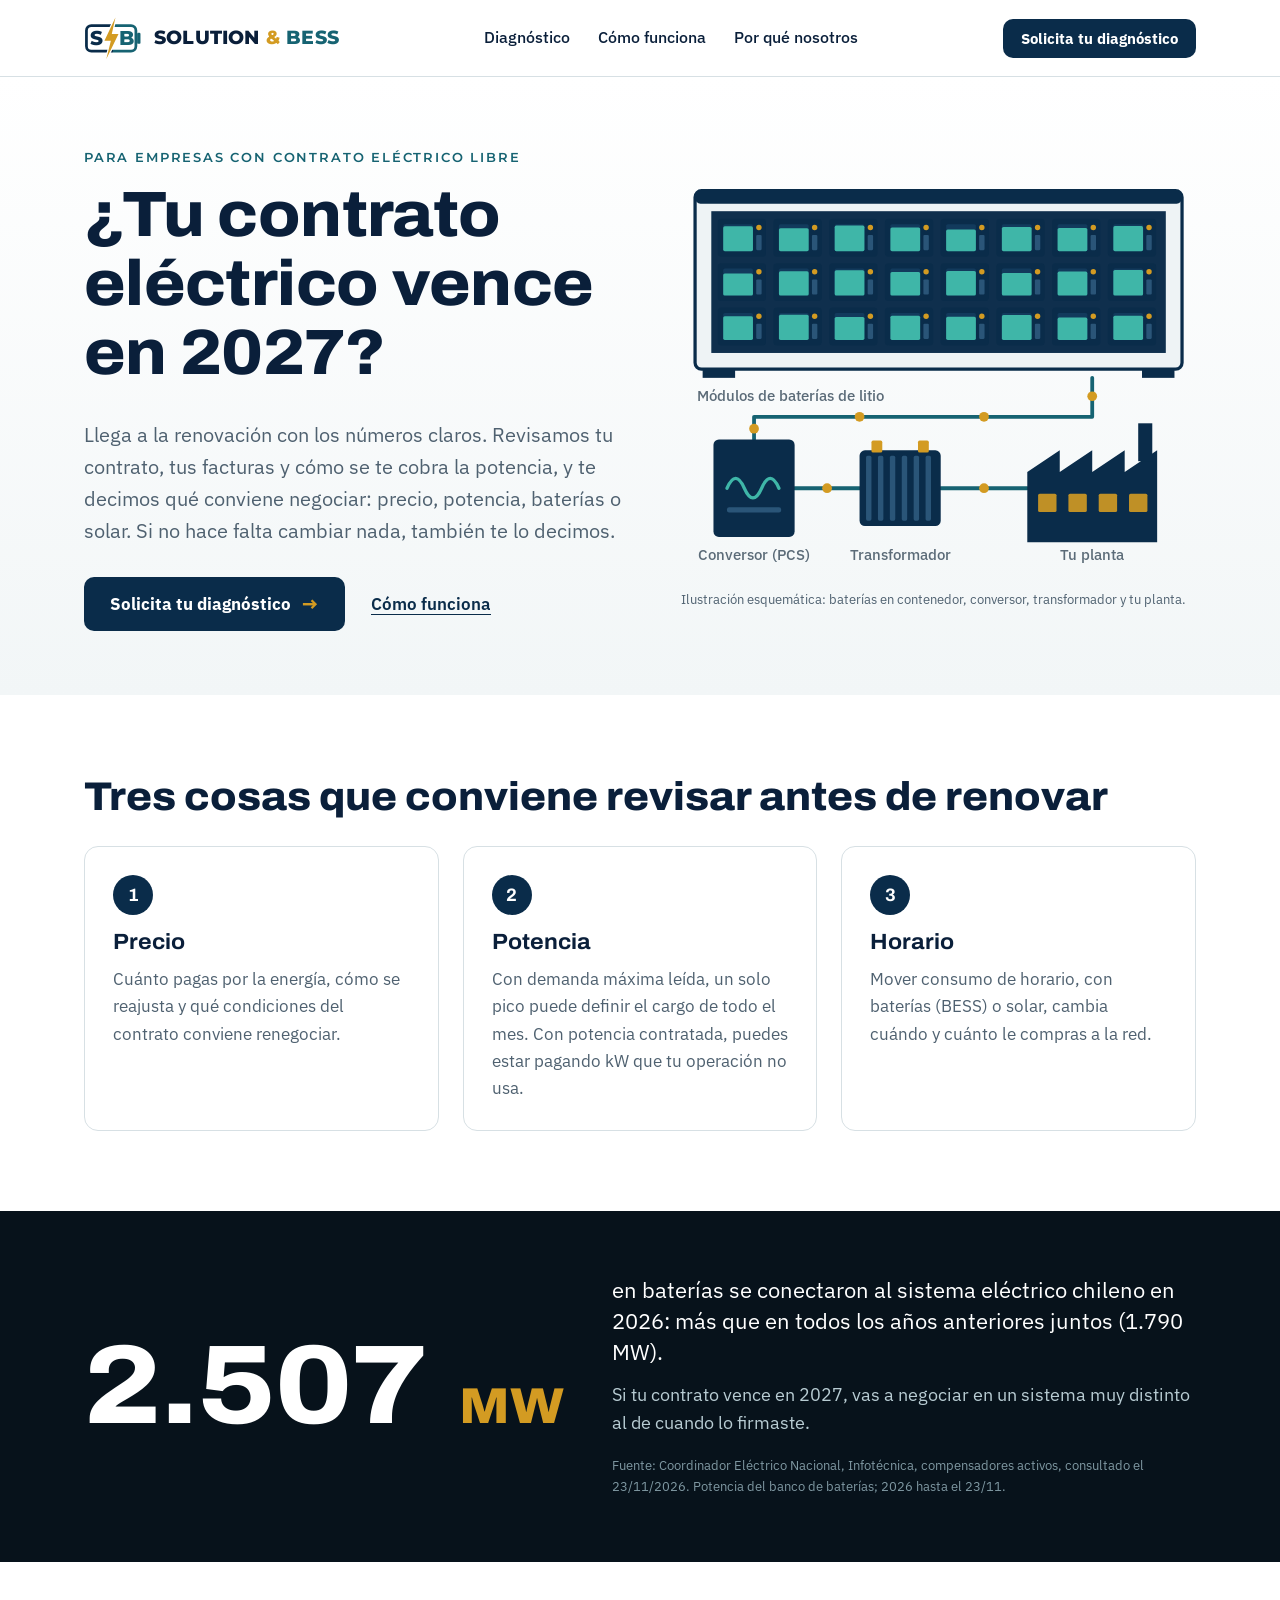
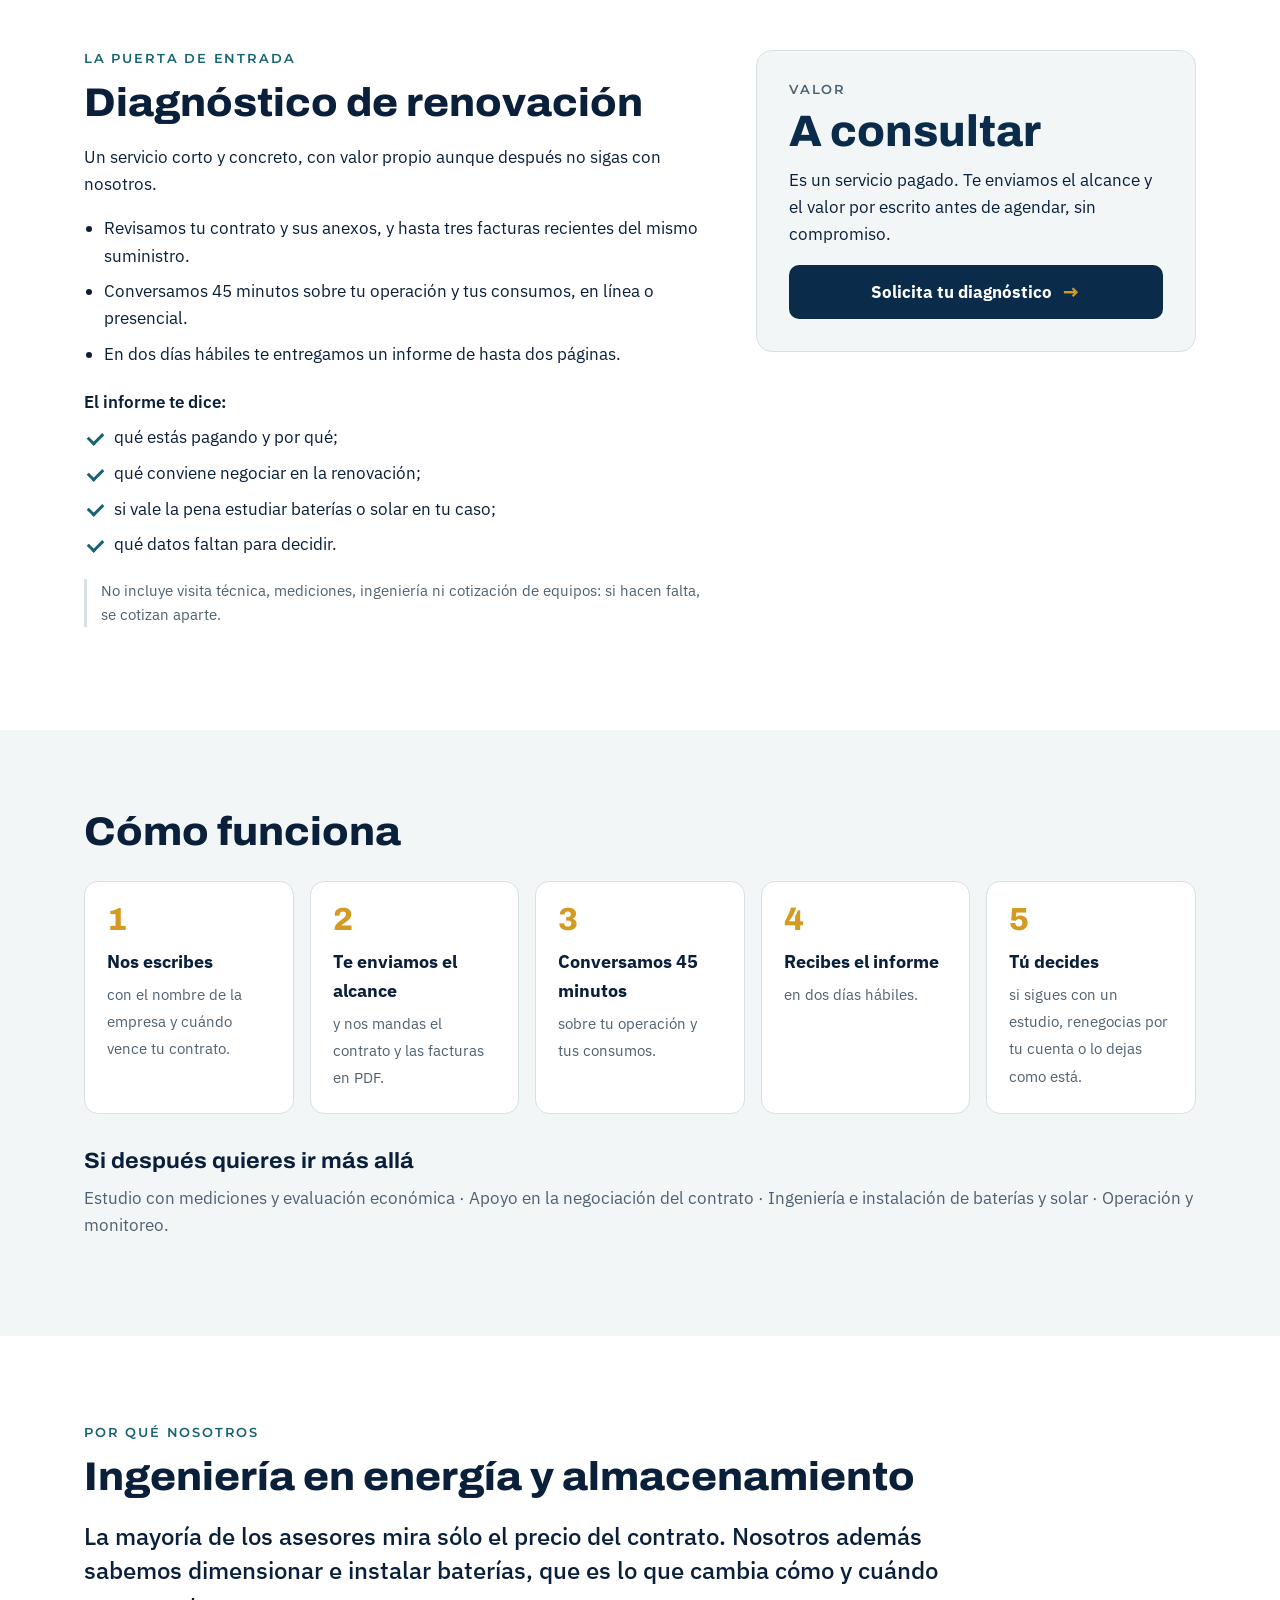
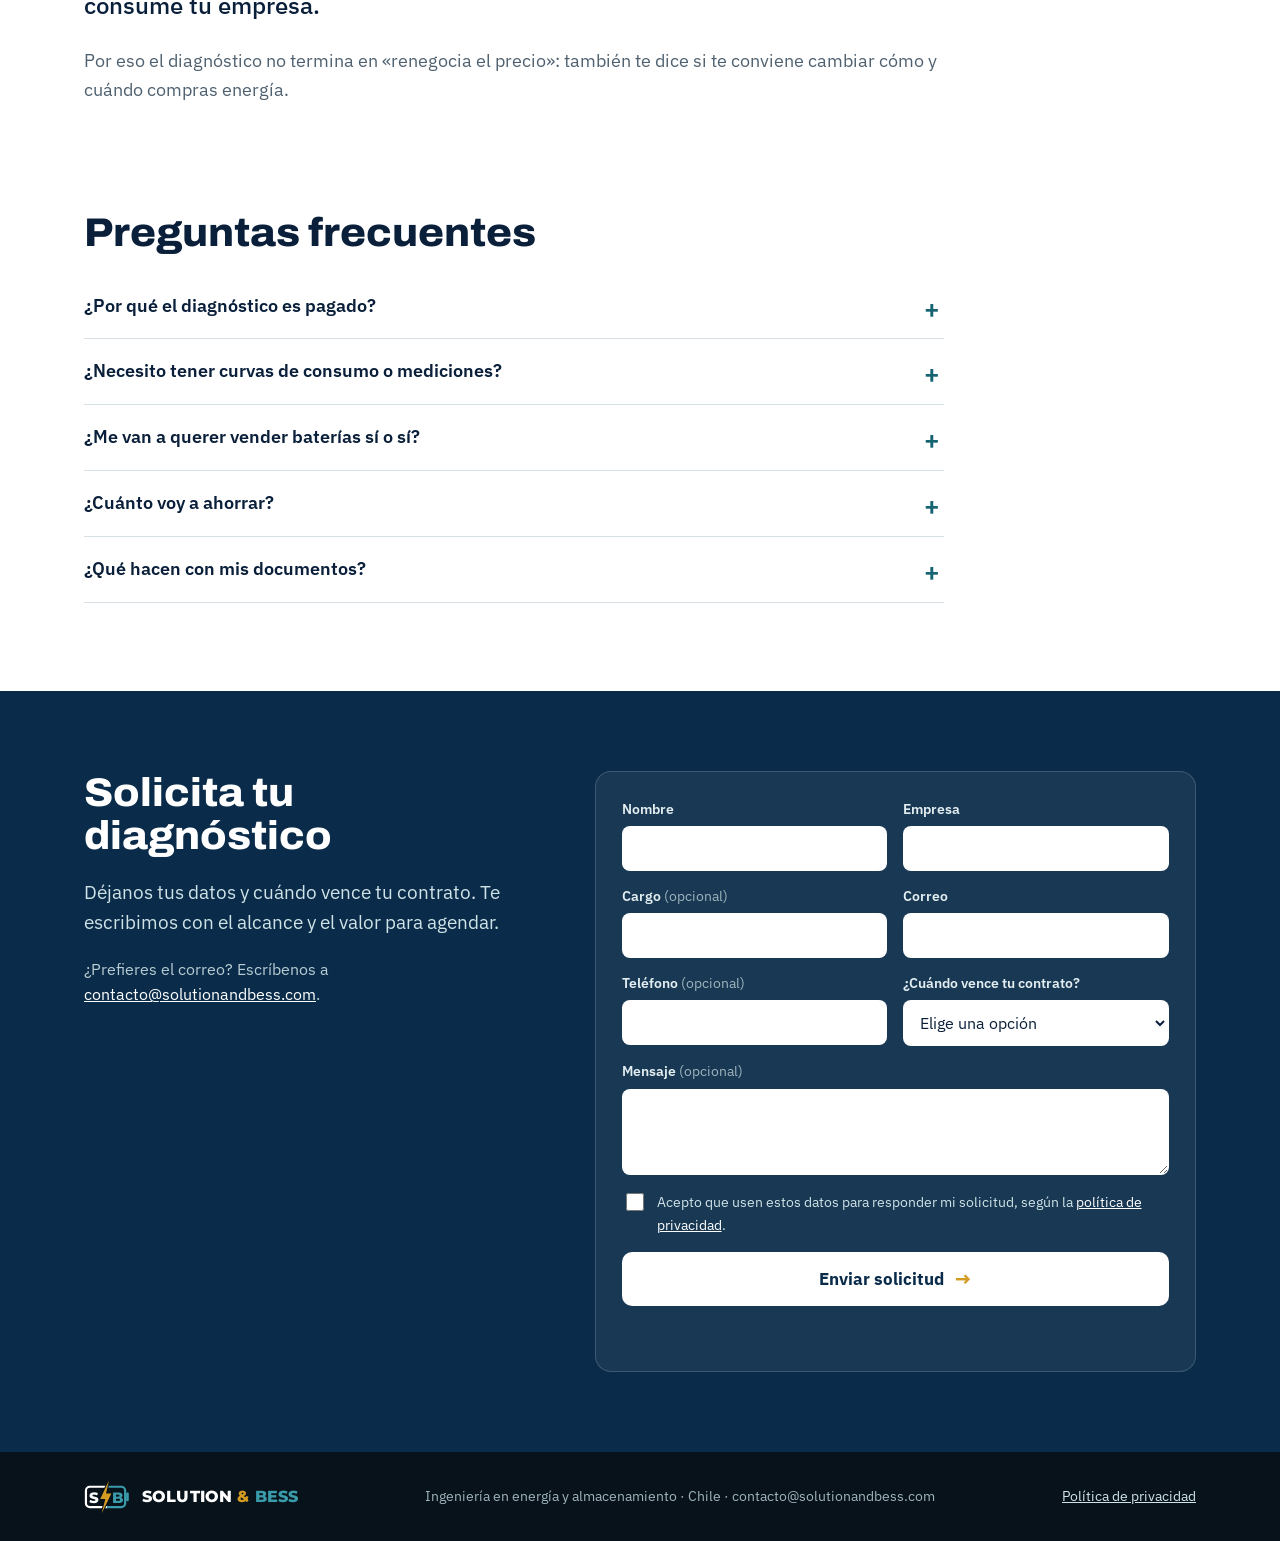
==== commit db0b5aed: "Correo legible, campo trampa y año obligatorio en el formulario" ====
--- a/index.html
+++ b/index.html
@@ -1,255 +1,256 @@
-<!doctype html>
-<html lang="es-CL">
-<head>
-<meta charset="utf-8">
-<meta name="viewport" content="width=device-width, initial-scale=1">
-<title>Solution &amp; BESS · Diagnóstico de renovación eléctrica</title>
-<meta name="description" content="Si el contrato eléctrico de tu empresa vence en 2027, revisamos contrato, facturas y potencia y te decimos qué conviene negociar: precio, potencia, baterías o solar.">
-<link rel="canonical" href="https://solutionandbess.com/">
-<link rel="icon" href="assets/avatar.svg" type="image/svg+xml">
-<link rel="preconnect" href="https://fonts.googleapis.com">
-<link rel="preconnect" href="https://fonts.gstatic.com" crossorigin>
-<link rel="stylesheet" href="https://fonts.googleapis.com/css2?family=Archivo:wdth,wght@62..125,400..900&family=IBM+Plex+Sans:wght@400;500;600;700&family=Montserrat:wght@600;700;800&display=swap">
-<link rel="stylesheet" href="estilos.css">
-</head>
-<body>
-
-<header class="barra">
- <div class="ancho fila">
-  <a class="marca" href="#inicio" aria-label="Solution &amp; BESS, inicio">
-   <span class="iso"><!--iso-claro--><svg xmlns="http://www.w3.org/2000/svg" viewBox="0 0 190 140" aria-hidden="true" aria-label="Solution &amp; BESS">
-<defs><style>@import url('https://fonts.googleapis.com/css2?family=Montserrat:wght@500;600;700;800&amp;display=swap');</style>
-<linearGradient id="borde-sb-claro" x1="0" y1="0" x2="190" y2="0" gradientUnits="userSpaceOnUse">
-<stop offset="0.5" stop-color="#0A2C4A"/><stop offset="0.5" stop-color="#166372"/></linearGradient></defs>
-<rect x="8" y="28" width="162" height="84" rx="16" fill="none" stroke="url(#borde-sb-claro)" stroke-width="9"/>
-<rect x="174" y="52" width="11" height="36" rx="4" fill="#166372"/>
-<text x="40" y="93" text-anchor="middle" font-family="Montserrat, 'Segoe UI', Arial, sans-serif" font-weight="800" font-size="64" fill="#0A2C4A">S</text>
-<text x="139" y="93" text-anchor="middle" font-family="Montserrat, 'Segoe UI', Arial, sans-serif" font-weight="800" font-size="64" fill="#166372">B</text>
-<path d="M103 2 L67 78 L88 78 L73 138 L113 56 L91 56 Z" fill="#D39B22" stroke="#FFFFFF" stroke-width="8" stroke-linejoin="round" paint-order="stroke"/>
-</svg><!--/iso--></span>
-   <span class="ln">SOLUTION <i>&amp;</i> <b>BESS</b></span>
-  </a>
-  <nav aria-label="Secciones">
-   <a href="#diagnostico">Diagnóstico</a>
-   <a href="#como">Cómo funciona</a>
-   <a href="#nosotros">Por qué nosotros</a>
-  </nav>
-  <a class="boton chico" href="#contacto">Solicita tu diagnóstico</a>
- </div>
-</header>
-
-<main id="inicio">
-
-<section class="hero">
- <div class="ancho hero-grid">
-  <div>
-   <p class="ceja">Para empresas con contrato eléctrico libre</p>
-   <h1>¿Tu contrato eléctrico vence en 2027?</h1>
-   <p class="bajada">Llega a la renovación con los números claros. Revisamos tu contrato, tus facturas y cómo se te cobra la potencia, y te decimos qué conviene negociar: precio, potencia, baterías o solar. Si no hace falta cambiar nada, también te lo decimos.</p>
-   <div class="acciones">
-    <a class="boton" href="#contacto">Solicita tu diagnóstico <span aria-hidden="true">→</span></a>
-    <a class="enlace" href="#como">Cómo funciona</a>
-   </div>
-  </div>
-  <figure class="ilus">
-   <!--bess--><svg role="img" aria-label="Ilustración de un sistema de baterías en contenedor conectado a una planta" viewBox="0 0 952 760" xmlns="http://www.w3.org/2000/svg">
- <defs><clipPath id="hueco"><rect x="56" y="78" width="840" height="262"/></clipPath></defs>
- <path id="cable" d="M760 386 V458 H135 V500 M210 590 H330 M480 590 H640" fill="none" stroke="#166372" stroke-width="7"
-   stroke-linecap="round" stroke-linejoin="round" />
- <g id="cont">
-  <rect x="26" y="40" width="900" height="330" rx="12" fill="#EEF3F5" stroke="#0A2C4A" stroke-width="6"/>
-  <rect x="26" y="40" width="900" height="24" rx="10" fill="#0A2C4A"/>
-  <rect x="56" y="78" width="840" height="262" fill="#0F2F4D"/>
-  <rect x="68.0" y="92" width="89" height="70" rx="6" fill="#0A2C4A"/><rect x="78.0" y="102" width="55" height="50" rx="3" fill="#123A5C"/><rect x="78.0" y="106.0" width="55" height="46.0" rx="3" fill="#3FB6A8"/><circle cx="144.0" cy="108" r="5" fill="#D39B22"/><rect x="139.0" y="122" width="10" height="28" rx="2" fill="#2A5578"/><rect x="171.0" y="92" width="89" height="70" rx="6" fill="#0A2C4A"/><rect x="181.0" y="102" width="55" height="50" rx="3" fill="#123A5C"/><rect x="181.0" y="109.5" width="55" height="42.5" rx="3" fill="#3FB6A8"/><circle cx="247.0" cy="108" r="5" fill="#D39B22"/><rect x="242.0" y="122" width="10" height="28" rx="2" fill="#2A5578"/><rect x="274.0" y="92" width="89" height="70" rx="6" fill="#0A2C4A"/><rect x="284.0" y="102" width="55" height="50" rx="3" fill="#123A5C"/><rect x="284.0" y="104.5" width="55" height="47.5" rx="3" fill="#3FB6A8"/><circle cx="350.0" cy="108" r="5" fill="#D39B22"/><rect x="345.0" y="122" width="10" height="28" rx="2" fill="#2A5578"/><rect x="377.0" y="92" width="89" height="70" rx="6" fill="#0A2C4A"/><rect x="387.0" y="102" width="55" height="50" rx="3" fill="#123A5C"/><rect x="387.0" y="108.0" width="55" height="44.0" rx="3" fill="#3FB6A8"/><circle cx="453.0" cy="108" r="5" fill="#D39B22"/><rect x="448.0" y="122" width="10" height="28" rx="2" fill="#2A5578"/><rect x="480.0" y="92" width="89" height="70" rx="6" fill="#0A2C4A"/><rect x="490.0" y="102" width="55" height="50" rx="3" fill="#123A5C"/><rect x="490.0" y="112.0" width="55" height="40.0" rx="3" fill="#3FB6A8"/><circle cx="556.0" cy="108" r="5" fill="#D39B22"/><rect x="551.0" y="122" width="10" height="28" rx="2" fill="#2A5578"/><rect x="583.0" y="92" width="89" height="70" rx="6" fill="#0A2C4A"/><rect x="593.0" y="102" width="55" height="50" rx="3" fill="#123A5C"/><rect x="593.0" y="107.0" width="55" height="45.0" rx="3" fill="#3FB6A8"/><circle cx="659.0" cy="108" r="5" fill="#D39B22"/><rect x="654.0" y="122" width="10" height="28" rx="2" fill="#2A5578"/><rect x="686.0" y="92" width="89" height="70" rx="6" fill="#0A2C4A"/><rect x="696.0" y="102" width="55" height="50" rx="3" fill="#123A5C"/><rect x="696.0" y="109.0" width="55" height="43.0" rx="3" fill="#3FB6A8"/><circle cx="762.0" cy="108" r="5" fill="#D39B22"/><rect x="757.0" y="122" width="10" height="28" rx="2" fill="#2A5578"/><rect x="789.0" y="92" width="89" height="70" rx="6" fill="#0A2C4A"/><rect x="799.0" y="102" width="55" height="50" rx="3" fill="#123A5C"/><rect x="799.0" y="105.5" width="55" height="46.5" rx="3" fill="#3FB6A8"/><circle cx="865.0" cy="108" r="5" fill="#D39B22"/><rect x="860.0" y="122" width="10" height="28" rx="2" fill="#2A5578"/><rect x="68.0" y="174" width="89" height="70" rx="6" fill="#0A2C4A"/><rect x="78.0" y="184" width="55" height="50" rx="3" fill="#123A5C"/><rect x="78.0" y="193.0" width="55" height="41.0" rx="3" fill="#3FB6A8"/><circle cx="144.0" cy="190" r="5" fill="#D39B22"/><rect x="139.0" y="204" width="10" height="28" rx="2" fill="#2A5578"/><rect x="171.0" y="174" width="89" height="70" rx="6" fill="#0A2C4A"/><rect x="181.0" y="184" width="55" height="50" rx="3" fill="#123A5C"/><rect x="181.0" y="189.0" width="55" height="45.0" rx="3" fill="#3FB6A8"/><circle cx="247.0" cy="190" r="5" fill="#D39B22"/><rect x="242.0" y="204" width="10" height="28" rx="2" fill="#2A5578"/><rect x="274.0" y="174" width="89" height="70" rx="6" fill="#0A2C4A"/><rect x="284.0" y="184" width="55" height="50" rx="3" fill="#123A5C"/><rect x="284.0" y="187.0" width="55" height="47.0" rx="3" fill="#3FB6A8"/><circle cx="350.0" cy="190" r="5" fill="#D39B22"/><rect x="345.0" y="204" width="10" height="28" rx="2" fill="#2A5578"/><rect x="377.0" y="174" width="89" height="70" rx="6" fill="#0A2C4A"/><rect x="387.0" y="184" width="55" height="50" rx="3" fill="#123A5C"/><rect x="387.0" y="190.5" width="55" height="43.5" rx="3" fill="#3FB6A8"/><circle cx="453.0" cy="190" r="5" fill="#D39B22"/><rect x="448.0" y="204" width="10" height="28" rx="2" fill="#2A5578"/><rect x="480.0" y="174" width="89" height="70" rx="6" fill="#0A2C4A"/><rect x="490.0" y="184" width="55" height="50" rx="3" fill="#123A5C"/><rect x="490.0" y="188.5" width="55" height="45.5" rx="3" fill="#3FB6A8"/><circle cx="556.0" cy="190" r="5" fill="#D39B22"/><rect x="551.0" y="204" width="10" height="28" rx="2" fill="#2A5578"/><rect x="583.0" y="174" width="89" height="70" rx="6" fill="#0A2C4A"/><rect x="593.0" y="184" width="55" height="50" rx="3" fill="#123A5C"/><rect x="593.0" y="192.0" width="55" height="42.0" rx="3" fill="#3FB6A8"/><circle cx="659.0" cy="190" r="5" fill="#D39B22"/><rect x="654.0" y="204" width="10" height="28" rx="2" fill="#2A5578"/><rect x="686.0" y="174" width="89" height="70" rx="6" fill="#0A2C4A"/><rect x="696.0" y="184" width="55" height="50" rx="3" fill="#123A5C"/><rect x="696.0" y="189.5" width="55" height="44.5" rx="3" fill="#3FB6A8"/><circle cx="762.0" cy="190" r="5" fill="#D39B22"/><rect x="757.0" y="204" width="10" height="28" rx="2" fill="#2A5578"/><rect x="789.0" y="174" width="89" height="70" rx="6" fill="#0A2C4A"/><rect x="799.0" y="184" width="55" height="50" rx="3" fill="#123A5C"/><rect x="799.0" y="186.5" width="55" height="47.5" rx="3" fill="#3FB6A8"/><circle cx="865.0" cy="190" r="5" fill="#D39B22"/><rect x="860.0" y="204" width="10" height="28" rx="2" fill="#2A5578"/><rect x="68.0" y="256" width="89" height="70" rx="6" fill="#0A2C4A"/><rect x="78.0" y="266" width="55" height="50" rx="3" fill="#123A5C"/><rect x="78.0" y="272.0" width="55" height="44.0" rx="3" fill="#3FB6A8"/><circle cx="144.0" cy="272" r="5" fill="#D39B22"/><rect x="139.0" y="286" width="10" height="28" rx="2" fill="#2A5578"/><rect x="171.0" y="256" width="89" height="70" rx="6" fill="#0A2C4A"/><rect x="181.0" y="266" width="55" height="50" rx="3" fill="#123A5C"/><rect x="181.0" y="269.5" width="55" height="46.5" rx="3" fill="#3FB6A8"/><circle cx="247.0" cy="272" r="5" fill="#D39B22"/><rect x="242.0" y="286" width="10" height="28" rx="2" fill="#2A5578"/><rect x="274.0" y="256" width="89" height="70" rx="6" fill="#0A2C4A"/><rect x="284.0" y="266" width="55" height="50" rx="3" fill="#123A5C"/><rect x="284.0" y="273.5" width="55" height="42.5" rx="3" fill="#3FB6A8"/><circle cx="350.0" cy="272" r="5" fill="#D39B22"/><rect x="345.0" y="286" width="10" height="28" rx="2" fill="#2A5578"/><rect x="377.0" y="256" width="89" height="70" rx="6" fill="#0A2C4A"/><rect x="387.0" y="266" width="55" height="50" rx="3" fill="#123A5C"/><rect x="387.0" y="271.0" width="55" height="45.0" rx="3" fill="#3FB6A8"/><circle cx="453.0" cy="272" r="5" fill="#D39B22"/><rect x="448.0" y="286" width="10" height="28" rx="2" fill="#2A5578"/><rect x="480.0" y="256" width="89" height="70" rx="6" fill="#0A2C4A"/><rect x="490.0" y="266" width="55" height="50" rx="3" fill="#123A5C"/><rect x="490.0" y="273.0" width="55" height="43.0" rx="3" fill="#3FB6A8"/><circle cx="556.0" cy="272" r="5" fill="#D39B22"/><rect x="551.0" y="286" width="10" height="28" rx="2" fill="#2A5578"/><rect x="583.0" y="256" width="89" height="70" rx="6" fill="#0A2C4A"/><rect x="593.0" y="266" width="55" height="50" rx="3" fill="#123A5C"/><rect x="593.0" y="270.0" width="55" height="46.0" rx="3" fill="#3FB6A8"/><circle cx="659.0" cy="272" r="5" fill="#D39B22"/><rect x="654.0" y="286" width="10" height="28" rx="2" fill="#2A5578"/><rect x="686.0" y="256" width="89" height="70" rx="6" fill="#0A2C4A"/><rect x="696.0" y="266" width="55" height="50" rx="3" fill="#123A5C"/><rect x="696.0" y="274.5" width="55" height="41.5" rx="3" fill="#3FB6A8"/><circle cx="762.0" cy="272" r="5" fill="#D39B22"/><rect x="757.0" y="286" width="10" height="28" rx="2" fill="#2A5578"/><rect x="789.0" y="256" width="89" height="70" rx="6" fill="#0A2C4A"/><rect x="799.0" y="266" width="55" height="50" rx="3" fill="#123A5C"/><rect x="799.0" y="271.0" width="55" height="45.0" rx="3" fill="#3FB6A8"/><circle cx="865.0" cy="272" r="5" fill="#D39B22"/><rect x="860.0" y="286" width="10" height="28" rx="2" fill="#2A5578"/>
-  
-  <rect x="40" y="370" width="60" height="16" fill="#0A2C4A"/><rect x="852" y="370" width="60" height="16" fill="#0A2C4A"/>
- </g>
- <text class="etq" x="30" y="428" text-anchor="start" style="font:500 27px 'IBM Plex Sans',sans-serif;fill:#5B6B78">Módulos de baterías de litio</text>
- <g id="pcs"><rect x="60" y="500" width="150" height="180" rx="10" fill="#0A2C4A"/>
-  <path d="M85 590 q16 -36 32 0 t32 0 t32 0" fill="none" stroke="#3FB6A8" stroke-width="6" stroke-linecap="round"/>
-  <rect x="85" y="625" width="100" height="10" rx="4" fill="#2A5578"/></g>
- <text class="etq" x="135" y="722" text-anchor="middle" style="font:500 27px 'IBM Plex Sans',sans-serif;fill:#5B6B78">Conversor (PCS)</text>
- <g id="trafo"><rect x="330" y="520" width="150" height="140" rx="10" fill="#0A2C4A"/><rect x="342" y="530" width="10" height="120" rx="3" fill="#2A5578"/><rect x="364" y="530" width="10" height="120" rx="3" fill="#2A5578"/><rect x="386" y="530" width="10" height="120" rx="3" fill="#2A5578"/><rect x="408" y="530" width="10" height="120" rx="3" fill="#2A5578"/><rect x="430" y="530" width="10" height="120" rx="3" fill="#2A5578"/><rect x="452" y="530" width="10" height="120" rx="3" fill="#2A5578"/>
-  <rect x="352" y="502" width="20" height="22" rx="3" fill="#D39B22"/><rect x="438" y="502" width="20" height="22" rx="3" fill="#D39B22"/></g>
- <text class="etq" x="405" y="722" text-anchor="middle" style="font:500 27px 'IBM Plex Sans',sans-serif;fill:#5B6B78">Transformador</text>
- <g id="planta"><path d="M640 690 V560 L700 520 V560 L760 520 V560 L820 520 V560 L880 520 V690 Z" fill="#0A2C4A"/><rect x="845" y="470" width="26" height="70" fill="#0A2C4A"/><rect x="660" y="600" width="34" height="34" rx="3" fill="#D39B22" opacity=".9"/><rect x="716" y="600" width="34" height="34" rx="3" fill="#D39B22" opacity=".9"/><rect x="772" y="600" width="34" height="34" rx="3" fill="#D39B22" opacity=".9"/><rect x="828" y="600" width="34" height="34" rx="3" fill="#D39B22" opacity=".9"/></g>
- <text class="etq" x="760" y="722" text-anchor="middle" style="font:500 27px 'IBM Plex Sans',sans-serif;fill:#5B6B78">Tu planta</text>
- <circle cx="760" cy="420" r="9" fill="#D39B22"/><circle cx="560" cy="458" r="9" fill="#D39B22"/><circle cx="330" cy="458" r="9" fill="#D39B22"/><circle cx="135" cy="480" r="9" fill="#D39B22"/><circle cx="270" cy="590" r="9" fill="#D39B22"/><circle cx="560" cy="590" r="9" fill="#D39B22"/>
-</svg>
-   <figcaption>Ilustración esquemática: baterías en contenedor, conversor, transformador y tu planta.</figcaption>
-  </figure>
- </div>
-</section>
-
-<section class="palancas">
- <div class="ancho">
-  <h2>Tres cosas que conviene revisar antes de renovar</h2>
-  <div class="tres">
-   <article>
-    <span class="n">1</span>
-    <h3>Precio</h3>
-    <p>Cuánto pagas por la energía, cómo se reajusta y qué condiciones del contrato conviene renegociar.</p>
-   </article>
-   <article>
-    <span class="n">2</span>
-    <h3>Potencia</h3>
-    <p>Con demanda máxima leída, un solo pico puede definir el cargo de todo el mes. Con potencia contratada, puedes estar pagando kW que tu operación no usa.</p>
-   </article>
-   <article>
-    <span class="n">3</span>
-    <h3>Horario</h3>
-    <p>Mover consumo de horario, con baterías (BESS) o solar, cambia cuándo y cuánto le compras a la red.</p>
-   </article>
-  </div>
- </div>
-</section>
-
-<section class="dato">
- <div class="ancho dato-grid">
-  <p class="cifra">2.507 <span>MW</span></p>
-  <div>
-   <p class="dato-txt">en baterías se conectaron al sistema eléctrico chileno en 2026: más que en todos los años anteriores juntos (1.790 MW).</p>
-   <p class="dato-txt2">Si tu contrato vence en 2027, vas a negociar en un sistema muy distinto al de cuando lo firmaste.</p>
-   <p class="fuente">Fuente: Coordinador Eléctrico Nacional, Infotécnica, compensadores activos, consultado el 23/11/2026. Potencia del banco de baterías; 2026 hasta el 23/11.</p>
-  </div>
- </div>
-</section>
-
-<section id="diagnostico" class="oferta">
- <div class="ancho oferta-grid">
-  <div>
-   <p class="ceja">La puerta de entrada</p>
-   <h2>Diagnóstico de renovación</h2>
-   <p>Un servicio corto y concreto, con valor propio aunque después no sigas con nosotros.</p>
-   <ul class="lista">
-    <li>Revisamos tu contrato y sus anexos, y hasta tres facturas recientes del mismo suministro.</li>
-    <li>Conversamos 45 minutos sobre tu operación y tus consumos, en línea o presencial.</li>
-    <li>En dos días hábiles te entregamos un informe de hasta dos páginas.</li>
-   </ul>
-   <p class="sub">El informe te dice:</p>
-   <ul class="lista check">
-    <li>qué estás pagando y por qué;</li>
-    <li>qué conviene negociar en la renovación;</li>
-    <li>si vale la pena estudiar baterías o solar en tu caso;</li>
-    <li>qué datos faltan para decidir.</li>
-   </ul>
-   <p class="nota">No incluye visita técnica, mediciones, ingeniería ni cotización de equipos: si hacen falta, se cotizan aparte.</p>
-  </div>
-  <aside class="precio" aria-label="Valor del diagnóstico">
-   <p class="p-lbl">Valor</p>
-   <p class="p-num chico">A consultar</p>
-   <p class="p-desc">Es un servicio pagado. Te enviamos el alcance y el valor por escrito antes de agendar, sin compromiso.</p>
-   <a class="boton ancho-total" href="#contacto">Solicita tu diagnóstico <span aria-hidden="true">→</span></a>
-  </aside>
- </div>
-</section>
-
-<section id="como" class="pasos">
- <div class="ancho">
-  <h2>Cómo funciona</h2>
-  <ol class="cinco">
-   <li><b>Nos escribes</b><span>con el nombre de la empresa y cuándo vence tu contrato.</span></li>
-   <li><b>Te enviamos el alcance</b><span>y nos mandas el contrato y las facturas en PDF.</span></li>
-   <li><b>Conversamos 45 minutos</b><span>sobre tu operación y tus consumos.</span></li>
-   <li><b>Recibes el informe</b><span>en dos días hábiles.</span></li>
-   <li><b>Tú decides</b><span>si sigues con un estudio, renegocias por tu cuenta o lo dejas como está.</span></li>
-  </ol>
-  <div class="despues">
-   <h3>Si después quieres ir más allá</h3>
-   <p>Estudio con mediciones y evaluación económica · Apoyo en la negociación del contrato · Ingeniería e instalación de baterías y solar · Operación y monitoreo.</p>
-  </div>
- </div>
-</section>
-
-<section id="nosotros" class="nosotros">
- <div class="ancho">
-  <p class="ceja">Por qué nosotros</p>
-  <h2>Ingeniería en energía y almacenamiento</h2>
-  <p class="destacado">La mayoría de los asesores mira sólo el precio del contrato. Nosotros además sabemos dimensionar e instalar baterías, que es lo que cambia cómo y cuándo consume tu empresa.</p>
-  <p>Por eso el diagnóstico no termina en «renegocia el precio»: también te dice si te conviene cambiar cómo y cuándo compras energía.</p>
- </div>
-</section>
-
-<section class="preguntas">
- <div class="ancho">
-  <h2>Preguntas frecuentes</h2>
-  <details>
-   <summary>¿Por qué el diagnóstico es pagado?</summary>
-   <p>Porque es trabajo real: leemos tu contrato y tus facturas y te entregamos un informe con recomendaciones concretas. Antes de agendar te enviamos el alcance y el valor por escrito.</p>
-  </details>
-  <details>
-   <summary>¿Necesito tener curvas de consumo o mediciones?</summary>
-   <p>No. Para el diagnóstico basta el contrato y las últimas facturas. Si hace falta medir, te lo decimos en el informe.</p>
-  </details>
-  <details>
-   <summary>¿Me van a querer vender baterías sí o sí?</summary>
-   <p>No. El diagnóstico es independiente: si en tu caso no conviene sumar baterías o solar, el informe lo dice.</p>
-  </details>
-  <details>
-   <summary>¿Cuánto voy a ahorrar?</summary>
-   <p>No damos cifras sin ver tus facturas. El diagnóstico sirve justamente para saber dónde hay espacio y dónde no.</p>
-  </details>
-  <details>
-   <summary>¿Qué hacen con mis documentos?</summary>
-   <p>Los usamos sólo para tu diagnóstico y no los compartimos con suministradores ni con terceros. Más detalle en la <a href="privacidad.html">política de privacidad</a>.</p>
-  </details>
- </div>
-</section>
-
-<section id="contacto" class="contacto">
- <div class="ancho contacto-grid">
-  <div>
-   <h2>Solicita tu diagnóstico</h2>
-   <p>Déjanos tus datos y cuándo vence tu contrato. Te escribimos con el alcance y el valor para agendar.</p>
-   <p class="alt">¿Prefieres el correo? Escríbenos a <a href="mailto:contacto@solutionandbess.com?subject=Diagn%C3%B3stico%20de%20renovaci%C3%B3n">contacto@solutionandbess.com</a>.</p>
-  </div>
-  <form class="formulario" id="formulario" novalidate>
-   <div class="campos">
-    <label><span class="et">Nombre</span><input name="nombre" required minlength="2" maxlength="120" autocomplete="name"></label>
-    <label><span class="et">Empresa</span><input name="empresa" required minlength="2" maxlength="160" autocomplete="organization"></label>
-    <label><span class="et">Cargo <i>(opcional)</i></span><input name="cargo" maxlength="120" autocomplete="organization-title"></label>
-    <label><span class="et">Correo</span><input name="correo" type="email" required maxlength="200" autocomplete="email"></label>
-    <label><span class="et">Teléfono <i>(opcional)</i></span><input name="telefono" type="tel" maxlength="40" autocomplete="tel"></label>
-    <label><span class="et">¿Cuándo vence tu contrato?</span>
-     <select name="vencimiento">
-      <option value="2027">2027</option>
-      <option value="2026">2026</option>
-      <option value="2028 o después">2028 o después</option>
-      <option value="No lo sé">No lo sé</option>
-     </select>
-    </label>
-    <label class="ancho2"><span class="et">Mensaje <i>(opcional)</i></span><textarea name="mensaje" rows="3" maxlength="2000"></textarea></label>
-    <label class="trampa" aria-hidden="true"><span class="et">No completar</span><input name="sitio_web" tabindex="-1" autocomplete="off"></label>
-   </div>
-   <label class="acepto"><input type="checkbox" name="acepta_privacidad" required><span>Acepto que usen estos datos para responder mi solicitud, según la <a href="privacidad.html">política de privacidad</a>.</span></label>
-   <button class="boton claro ancho-total" type="submit">Enviar solicitud <span aria-hidden="true">→</span></button>
-   <p class="estado" id="estado" role="status" aria-live="polite"></p>
-  </form>
- </div>
-</section>
-
-</main>
-
-<footer class="pie">
- <div class="ancho fila">
-  <div class="marca">
-   <span class="iso"><!--iso-oscuro--><svg xmlns="http://www.w3.org/2000/svg" viewBox="0 0 190 140" aria-hidden="true" aria-label="Solution &amp; BESS">
-<defs><style>@import url('https://fonts.googleapis.com/css2?family=Montserrat:wght@500;600;700;800&amp;display=swap');</style>
-<linearGradient id="borde-sb-oscuro" x1="0" y1="0" x2="190" y2="0" gradientUnits="userSpaceOnUse">
-<stop offset="0.5" stop-color="#FFFFFF"/><stop offset="0.5" stop-color="#3A9BAA"/></linearGradient></defs>
-<rect x="8" y="28" width="162" height="84" rx="16" fill="none" stroke="url(#borde-sb-oscuro)" stroke-width="9"/>
-<rect x="174" y="52" width="11" height="36" rx="4" fill="#3A9BAA"/>
-<text x="40" y="93" text-anchor="middle" font-family="Montserrat, 'Segoe UI', Arial, sans-serif" font-weight="800" font-size="64" fill="#FFFFFF">S</text>
-<text x="139" y="93" text-anchor="middle" font-family="Montserrat, 'Segoe UI', Arial, sans-serif" font-weight="800" font-size="64" fill="#3A9BAA">B</text>
-<path d="M103 2 L67 78 L88 78 L73 138 L113 56 L91 56 Z" fill="#D39B22" stroke="#07121B" stroke-width="8" stroke-linejoin="round" paint-order="stroke"/>
-</svg><!--/iso--></span>
-   <span class="ln">SOLUTION <i>&amp;</i> <b>BESS</b></span>
-  </div>
-  <p>Ingeniería en energía y almacenamiento · Chile · contacto@solutionandbess.com</p>
-  <a href="privacidad.html">Política de privacidad</a>
- </div>
-</footer>
-
-<script src="formulario.js" defer></script>
-</body>
-</html>
+<!doctype html>
+<html lang="es-CL">
+<head>
+<meta charset="utf-8">
+<meta name="viewport" content="width=device-width, initial-scale=1">
+<title>Solution &amp; BESS · Diagnóstico de renovación eléctrica</title>
+<meta name="description" content="Si el contrato eléctrico de tu empresa vence en 2027, revisamos contrato, facturas y potencia y te decimos qué conviene negociar: precio, potencia, baterías o solar.">
+<link rel="canonical" href="https://solutionandbess.com/">
+<link rel="icon" href="assets/avatar.svg" type="image/svg+xml">
+<link rel="preconnect" href="https://fonts.googleapis.com">
+<link rel="preconnect" href="https://fonts.gstatic.com" crossorigin>
+<link rel="stylesheet" href="https://fonts.googleapis.com/css2?family=Archivo:wdth,wght@62..125,400..900&family=IBM+Plex+Sans:wght@400;500;600;700&family=Montserrat:wght@600;700;800&display=swap">
+<link rel="stylesheet" href="estilos.css">
+</head>
+<body>
+
+<header class="barra">
+ <div class="ancho fila">
+  <a class="marca" href="#inicio" aria-label="Solution &amp; BESS, inicio">
+   <span class="iso"><!--iso-claro--><svg xmlns="http://www.w3.org/2000/svg" viewBox="0 0 190 140" aria-hidden="true" aria-label="Solution &amp; BESS">
+<defs><style>@import url('https://fonts.googleapis.com/css2?family=Montserrat:wght@500;600;700;800&amp;display=swap');</style>
+<linearGradient id="borde-sb-claro" x1="0" y1="0" x2="190" y2="0" gradientUnits="userSpaceOnUse">
+<stop offset="0.5" stop-color="#0A2C4A"/><stop offset="0.5" stop-color="#166372"/></linearGradient></defs>
+<rect x="8" y="28" width="162" height="84" rx="16" fill="none" stroke="url(#borde-sb-claro)" stroke-width="9"/>
+<rect x="174" y="52" width="11" height="36" rx="4" fill="#166372"/>
+<text x="40" y="93" text-anchor="middle" font-family="Montserrat, 'Segoe UI', Arial, sans-serif" font-weight="800" font-size="64" fill="#0A2C4A">S</text>
+<text x="139" y="93" text-anchor="middle" font-family="Montserrat, 'Segoe UI', Arial, sans-serif" font-weight="800" font-size="64" fill="#166372">B</text>
+<path d="M103 2 L67 78 L88 78 L73 138 L113 56 L91 56 Z" fill="#D39B22" stroke="#FFFFFF" stroke-width="8" stroke-linejoin="round" paint-order="stroke"/>
+</svg><!--/iso--></span>
+   <span class="ln">SOLUTION <i>&amp;</i> <b>BESS</b></span>
+  </a>
+  <nav aria-label="Secciones">
+   <a href="#diagnostico">Diagnóstico</a>
+   <a href="#como">Cómo funciona</a>
+   <a href="#nosotros">Por qué nosotros</a>
+  </nav>
+  <a class="boton chico" href="#contacto">Solicita tu diagnóstico</a>
+ </div>
+</header>
+
+<main id="inicio">
+
+<section class="hero">
+ <div class="ancho hero-grid">
+  <div>
+   <p class="ceja">Para empresas con contrato eléctrico libre</p>
+   <h1>¿Tu contrato eléctrico vence en 2027?</h1>
+   <p class="bajada">Llega a la renovación con los números claros. Revisamos tu contrato, tus facturas y cómo se te cobra la potencia, y te decimos qué conviene negociar: precio, potencia, baterías o solar. Si no hace falta cambiar nada, también te lo decimos.</p>
+   <div class="acciones">
+    <a class="boton" href="#contacto">Solicita tu diagnóstico <span aria-hidden="true">→</span></a>
+    <a class="enlace" href="#como">Cómo funciona</a>
+   </div>
+  </div>
+  <figure class="ilus">
+   <!--bess--><svg role="img" aria-label="Ilustración de un sistema de baterías en contenedor conectado a una planta" viewBox="0 0 952 760" xmlns="http://www.w3.org/2000/svg">
+ <defs><clipPath id="hueco"><rect x="56" y="78" width="840" height="262"/></clipPath></defs>
+ <path id="cable" d="M760 386 V458 H135 V500 M210 590 H330 M480 590 H640" fill="none" stroke="#166372" stroke-width="7"
+   stroke-linecap="round" stroke-linejoin="round" />
+ <g id="cont">
+  <rect x="26" y="40" width="900" height="330" rx="12" fill="#EEF3F5" stroke="#0A2C4A" stroke-width="6"/>
+  <rect x="26" y="40" width="900" height="24" rx="10" fill="#0A2C4A"/>
+  <rect x="56" y="78" width="840" height="262" fill="#0F2F4D"/>
+  <rect x="68.0" y="92" width="89" height="70" rx="6" fill="#0A2C4A"/><rect x="78.0" y="102" width="55" height="50" rx="3" fill="#123A5C"/><rect x="78.0" y="106.0" width="55" height="46.0" rx="3" fill="#3FB6A8"/><circle cx="144.0" cy="108" r="5" fill="#D39B22"/><rect x="139.0" y="122" width="10" height="28" rx="2" fill="#2A5578"/><rect x="171.0" y="92" width="89" height="70" rx="6" fill="#0A2C4A"/><rect x="181.0" y="102" width="55" height="50" rx="3" fill="#123A5C"/><rect x="181.0" y="109.5" width="55" height="42.5" rx="3" fill="#3FB6A8"/><circle cx="247.0" cy="108" r="5" fill="#D39B22"/><rect x="242.0" y="122" width="10" height="28" rx="2" fill="#2A5578"/><rect x="274.0" y="92" width="89" height="70" rx="6" fill="#0A2C4A"/><rect x="284.0" y="102" width="55" height="50" rx="3" fill="#123A5C"/><rect x="284.0" y="104.5" width="55" height="47.5" rx="3" fill="#3FB6A8"/><circle cx="350.0" cy="108" r="5" fill="#D39B22"/><rect x="345.0" y="122" width="10" height="28" rx="2" fill="#2A5578"/><rect x="377.0" y="92" width="89" height="70" rx="6" fill="#0A2C4A"/><rect x="387.0" y="102" width="55" height="50" rx="3" fill="#123A5C"/><rect x="387.0" y="108.0" width="55" height="44.0" rx="3" fill="#3FB6A8"/><circle cx="453.0" cy="108" r="5" fill="#D39B22"/><rect x="448.0" y="122" width="10" height="28" rx="2" fill="#2A5578"/><rect x="480.0" y="92" width="89" height="70" rx="6" fill="#0A2C4A"/><rect x="490.0" y="102" width="55" height="50" rx="3" fill="#123A5C"/><rect x="490.0" y="112.0" width="55" height="40.0" rx="3" fill="#3FB6A8"/><circle cx="556.0" cy="108" r="5" fill="#D39B22"/><rect x="551.0" y="122" width="10" height="28" rx="2" fill="#2A5578"/><rect x="583.0" y="92" width="89" height="70" rx="6" fill="#0A2C4A"/><rect x="593.0" y="102" width="55" height="50" rx="3" fill="#123A5C"/><rect x="593.0" y="107.0" width="55" height="45.0" rx="3" fill="#3FB6A8"/><circle cx="659.0" cy="108" r="5" fill="#D39B22"/><rect x="654.0" y="122" width="10" height="28" rx="2" fill="#2A5578"/><rect x="686.0" y="92" width="89" height="70" rx="6" fill="#0A2C4A"/><rect x="696.0" y="102" width="55" height="50" rx="3" fill="#123A5C"/><rect x="696.0" y="109.0" width="55" height="43.0" rx="3" fill="#3FB6A8"/><circle cx="762.0" cy="108" r="5" fill="#D39B22"/><rect x="757.0" y="122" width="10" height="28" rx="2" fill="#2A5578"/><rect x="789.0" y="92" width="89" height="70" rx="6" fill="#0A2C4A"/><rect x="799.0" y="102" width="55" height="50" rx="3" fill="#123A5C"/><rect x="799.0" y="105.5" width="55" height="46.5" rx="3" fill="#3FB6A8"/><circle cx="865.0" cy="108" r="5" fill="#D39B22"/><rect x="860.0" y="122" width="10" height="28" rx="2" fill="#2A5578"/><rect x="68.0" y="174" width="89" height="70" rx="6" fill="#0A2C4A"/><rect x="78.0" y="184" width="55" height="50" rx="3" fill="#123A5C"/><rect x="78.0" y="193.0" width="55" height="41.0" rx="3" fill="#3FB6A8"/><circle cx="144.0" cy="190" r="5" fill="#D39B22"/><rect x="139.0" y="204" width="10" height="28" rx="2" fill="#2A5578"/><rect x="171.0" y="174" width="89" height="70" rx="6" fill="#0A2C4A"/><rect x="181.0" y="184" width="55" height="50" rx="3" fill="#123A5C"/><rect x="181.0" y="189.0" width="55" height="45.0" rx="3" fill="#3FB6A8"/><circle cx="247.0" cy="190" r="5" fill="#D39B22"/><rect x="242.0" y="204" width="10" height="28" rx="2" fill="#2A5578"/><rect x="274.0" y="174" width="89" height="70" rx="6" fill="#0A2C4A"/><rect x="284.0" y="184" width="55" height="50" rx="3" fill="#123A5C"/><rect x="284.0" y="187.0" width="55" height="47.0" rx="3" fill="#3FB6A8"/><circle cx="350.0" cy="190" r="5" fill="#D39B22"/><rect x="345.0" y="204" width="10" height="28" rx="2" fill="#2A5578"/><rect x="377.0" y="174" width="89" height="70" rx="6" fill="#0A2C4A"/><rect x="387.0" y="184" width="55" height="50" rx="3" fill="#123A5C"/><rect x="387.0" y="190.5" width="55" height="43.5" rx="3" fill="#3FB6A8"/><circle cx="453.0" cy="190" r="5" fill="#D39B22"/><rect x="448.0" y="204" width="10" height="28" rx="2" fill="#2A5578"/><rect x="480.0" y="174" width="89" height="70" rx="6" fill="#0A2C4A"/><rect x="490.0" y="184" width="55" height="50" rx="3" fill="#123A5C"/><rect x="490.0" y="188.5" width="55" height="45.5" rx="3" fill="#3FB6A8"/><circle cx="556.0" cy="190" r="5" fill="#D39B22"/><rect x="551.0" y="204" width="10" height="28" rx="2" fill="#2A5578"/><rect x="583.0" y="174" width="89" height="70" rx="6" fill="#0A2C4A"/><rect x="593.0" y="184" width="55" height="50" rx="3" fill="#123A5C"/><rect x="593.0" y="192.0" width="55" height="42.0" rx="3" fill="#3FB6A8"/><circle cx="659.0" cy="190" r="5" fill="#D39B22"/><rect x="654.0" y="204" width="10" height="28" rx="2" fill="#2A5578"/><rect x="686.0" y="174" width="89" height="70" rx="6" fill="#0A2C4A"/><rect x="696.0" y="184" width="55" height="50" rx="3" fill="#123A5C"/><rect x="696.0" y="189.5" width="55" height="44.5" rx="3" fill="#3FB6A8"/><circle cx="762.0" cy="190" r="5" fill="#D39B22"/><rect x="757.0" y="204" width="10" height="28" rx="2" fill="#2A5578"/><rect x="789.0" y="174" width="89" height="70" rx="6" fill="#0A2C4A"/><rect x="799.0" y="184" width="55" height="50" rx="3" fill="#123A5C"/><rect x="799.0" y="186.5" width="55" height="47.5" rx="3" fill="#3FB6A8"/><circle cx="865.0" cy="190" r="5" fill="#D39B22"/><rect x="860.0" y="204" width="10" height="28" rx="2" fill="#2A5578"/><rect x="68.0" y="256" width="89" height="70" rx="6" fill="#0A2C4A"/><rect x="78.0" y="266" width="55" height="50" rx="3" fill="#123A5C"/><rect x="78.0" y="272.0" width="55" height="44.0" rx="3" fill="#3FB6A8"/><circle cx="144.0" cy="272" r="5" fill="#D39B22"/><rect x="139.0" y="286" width="10" height="28" rx="2" fill="#2A5578"/><rect x="171.0" y="256" width="89" height="70" rx="6" fill="#0A2C4A"/><rect x="181.0" y="266" width="55" height="50" rx="3" fill="#123A5C"/><rect x="181.0" y="269.5" width="55" height="46.5" rx="3" fill="#3FB6A8"/><circle cx="247.0" cy="272" r="5" fill="#D39B22"/><rect x="242.0" y="286" width="10" height="28" rx="2" fill="#2A5578"/><rect x="274.0" y="256" width="89" height="70" rx="6" fill="#0A2C4A"/><rect x="284.0" y="266" width="55" height="50" rx="3" fill="#123A5C"/><rect x="284.0" y="273.5" width="55" height="42.5" rx="3" fill="#3FB6A8"/><circle cx="350.0" cy="272" r="5" fill="#D39B22"/><rect x="345.0" y="286" width="10" height="28" rx="2" fill="#2A5578"/><rect x="377.0" y="256" width="89" height="70" rx="6" fill="#0A2C4A"/><rect x="387.0" y="266" width="55" height="50" rx="3" fill="#123A5C"/><rect x="387.0" y="271.0" width="55" height="45.0" rx="3" fill="#3FB6A8"/><circle cx="453.0" cy="272" r="5" fill="#D39B22"/><rect x="448.0" y="286" width="10" height="28" rx="2" fill="#2A5578"/><rect x="480.0" y="256" width="89" height="70" rx="6" fill="#0A2C4A"/><rect x="490.0" y="266" width="55" height="50" rx="3" fill="#123A5C"/><rect x="490.0" y="273.0" width="55" height="43.0" rx="3" fill="#3FB6A8"/><circle cx="556.0" cy="272" r="5" fill="#D39B22"/><rect x="551.0" y="286" width="10" height="28" rx="2" fill="#2A5578"/><rect x="583.0" y="256" width="89" height="70" rx="6" fill="#0A2C4A"/><rect x="593.0" y="266" width="55" height="50" rx="3" fill="#123A5C"/><rect x="593.0" y="270.0" width="55" height="46.0" rx="3" fill="#3FB6A8"/><circle cx="659.0" cy="272" r="5" fill="#D39B22"/><rect x="654.0" y="286" width="10" height="28" rx="2" fill="#2A5578"/><rect x="686.0" y="256" width="89" height="70" rx="6" fill="#0A2C4A"/><rect x="696.0" y="266" width="55" height="50" rx="3" fill="#123A5C"/><rect x="696.0" y="274.5" width="55" height="41.5" rx="3" fill="#3FB6A8"/><circle cx="762.0" cy="272" r="5" fill="#D39B22"/><rect x="757.0" y="286" width="10" height="28" rx="2" fill="#2A5578"/><rect x="789.0" y="256" width="89" height="70" rx="6" fill="#0A2C4A"/><rect x="799.0" y="266" width="55" height="50" rx="3" fill="#123A5C"/><rect x="799.0" y="271.0" width="55" height="45.0" rx="3" fill="#3FB6A8"/><circle cx="865.0" cy="272" r="5" fill="#D39B22"/><rect x="860.0" y="286" width="10" height="28" rx="2" fill="#2A5578"/>
+  
+  <rect x="40" y="370" width="60" height="16" fill="#0A2C4A"/><rect x="852" y="370" width="60" height="16" fill="#0A2C4A"/>
+ </g>
+ <text class="etq" x="30" y="428" text-anchor="start" style="font:500 27px 'IBM Plex Sans',sans-serif;fill:#5B6B78">Módulos de baterías de litio</text>
+ <g id="pcs"><rect x="60" y="500" width="150" height="180" rx="10" fill="#0A2C4A"/>
+  <path d="M85 590 q16 -36 32 0 t32 0 t32 0" fill="none" stroke="#3FB6A8" stroke-width="6" stroke-linecap="round"/>
+  <rect x="85" y="625" width="100" height="10" rx="4" fill="#2A5578"/></g>
+ <text class="etq" x="135" y="722" text-anchor="middle" style="font:500 27px 'IBM Plex Sans',sans-serif;fill:#5B6B78">Conversor (PCS)</text>
+ <g id="trafo"><rect x="330" y="520" width="150" height="140" rx="10" fill="#0A2C4A"/><rect x="342" y="530" width="10" height="120" rx="3" fill="#2A5578"/><rect x="364" y="530" width="10" height="120" rx="3" fill="#2A5578"/><rect x="386" y="530" width="10" height="120" rx="3" fill="#2A5578"/><rect x="408" y="530" width="10" height="120" rx="3" fill="#2A5578"/><rect x="430" y="530" width="10" height="120" rx="3" fill="#2A5578"/><rect x="452" y="530" width="10" height="120" rx="3" fill="#2A5578"/>
+  <rect x="352" y="502" width="20" height="22" rx="3" fill="#D39B22"/><rect x="438" y="502" width="20" height="22" rx="3" fill="#D39B22"/></g>
+ <text class="etq" x="405" y="722" text-anchor="middle" style="font:500 27px 'IBM Plex Sans',sans-serif;fill:#5B6B78">Transformador</text>
+ <g id="planta"><path d="M640 690 V560 L700 520 V560 L760 520 V560 L820 520 V560 L880 520 V690 Z" fill="#0A2C4A"/><rect x="845" y="470" width="26" height="70" fill="#0A2C4A"/><rect x="660" y="600" width="34" height="34" rx="3" fill="#D39B22" opacity=".9"/><rect x="716" y="600" width="34" height="34" rx="3" fill="#D39B22" opacity=".9"/><rect x="772" y="600" width="34" height="34" rx="3" fill="#D39B22" opacity=".9"/><rect x="828" y="600" width="34" height="34" rx="3" fill="#D39B22" opacity=".9"/></g>
+ <text class="etq" x="760" y="722" text-anchor="middle" style="font:500 27px 'IBM Plex Sans',sans-serif;fill:#5B6B78">Tu planta</text>
+ <circle cx="760" cy="420" r="9" fill="#D39B22"/><circle cx="560" cy="458" r="9" fill="#D39B22"/><circle cx="330" cy="458" r="9" fill="#D39B22"/><circle cx="135" cy="480" r="9" fill="#D39B22"/><circle cx="270" cy="590" r="9" fill="#D39B22"/><circle cx="560" cy="590" r="9" fill="#D39B22"/>
+</svg>
+   <figcaption>Ilustración esquemática: baterías en contenedor, conversor, transformador y tu planta.</figcaption>
+  </figure>
+ </div>
+</section>
+
+<section class="palancas">
+ <div class="ancho">
+  <h2>Tres cosas que conviene revisar antes de renovar</h2>
+  <div class="tres">
+   <article>
+    <span class="n">1</span>
+    <h3>Precio</h3>
+    <p>Cuánto pagas por la energía, cómo se reajusta y qué condiciones del contrato conviene renegociar.</p>
+   </article>
+   <article>
+    <span class="n">2</span>
+    <h3>Potencia</h3>
+    <p>Con demanda máxima leída, un solo pico puede definir el cargo de todo el mes. Con potencia contratada, puedes estar pagando kW que tu operación no usa.</p>
+   </article>
+   <article>
+    <span class="n">3</span>
+    <h3>Horario</h3>
+    <p>Mover consumo de horario, con baterías (BESS) o solar, cambia cuándo y cuánto le compras a la red.</p>
+   </article>
+  </div>
+ </div>
+</section>
+
+<section class="dato">
+ <div class="ancho dato-grid">
+  <p class="cifra">2.507 <span>MW</span></p>
+  <div>
+   <p class="dato-txt">en baterías se conectaron al sistema eléctrico chileno en 2026: más que en todos los años anteriores juntos (1.790 MW).</p>
+   <p class="dato-txt2">Si tu contrato vence en 2027, vas a negociar en un sistema muy distinto al de cuando lo firmaste.</p>
+   <p class="fuente">Fuente: Coordinador Eléctrico Nacional, Infotécnica, compensadores activos, consultado el 23/11/2026. Potencia del banco de baterías; 2026 hasta el 23/11.</p>
+  </div>
+ </div>
+</section>
+
+<section id="diagnostico" class="oferta">
+ <div class="ancho oferta-grid">
+  <div>
+   <p class="ceja">La puerta de entrada</p>
+   <h2>Diagnóstico de renovación</h2>
+   <p>Un servicio corto y concreto, con valor propio aunque después no sigas con nosotros.</p>
+   <ul class="lista">
+    <li>Revisamos tu contrato y sus anexos, y hasta tres facturas recientes del mismo suministro.</li>
+    <li>Conversamos 45 minutos sobre tu operación y tus consumos, en línea o presencial.</li>
+    <li>En dos días hábiles te entregamos un informe de hasta dos páginas.</li>
+   </ul>
+   <p class="sub">El informe te dice:</p>
+   <ul class="lista check">
+    <li>qué estás pagando y por qué;</li>
+    <li>qué conviene negociar en la renovación;</li>
+    <li>si vale la pena estudiar baterías o solar en tu caso;</li>
+    <li>qué datos faltan para decidir.</li>
+   </ul>
+   <p class="nota">No incluye visita técnica, mediciones, ingeniería ni cotización de equipos: si hacen falta, se cotizan aparte.</p>
+  </div>
+  <aside class="precio" aria-label="Valor del diagnóstico">
+   <p class="p-lbl">Valor</p>
+   <p class="p-num chico">A consultar</p>
+   <p class="p-desc">Es un servicio pagado. Te enviamos el alcance y el valor por escrito antes de agendar, sin compromiso.</p>
+   <a class="boton ancho-total" href="#contacto">Solicita tu diagnóstico <span aria-hidden="true">→</span></a>
+  </aside>
+ </div>
+</section>
+
+<section id="como" class="pasos">
+ <div class="ancho">
+  <h2>Cómo funciona</h2>
+  <ol class="cinco">
+   <li><b>Nos escribes</b><span>con el nombre de la empresa y cuándo vence tu contrato.</span></li>
+   <li><b>Te enviamos el alcance</b><span>y nos mandas el contrato y las facturas en PDF.</span></li>
+   <li><b>Conversamos 45 minutos</b><span>sobre tu operación y tus consumos.</span></li>
+   <li><b>Recibes el informe</b><span>en dos días hábiles.</span></li>
+   <li><b>Tú decides</b><span>si sigues con un estudio, renegocias por tu cuenta o lo dejas como está.</span></li>
+  </ol>
+  <div class="despues">
+   <h3>Si después quieres ir más allá</h3>
+   <p>Estudio con mediciones y evaluación económica · Apoyo en la negociación del contrato · Ingeniería e instalación de baterías y solar · Operación y monitoreo.</p>
+  </div>
+ </div>
+</section>
+
+<section id="nosotros" class="nosotros">
+ <div class="ancho">
+  <p class="ceja">Por qué nosotros</p>
+  <h2>Ingeniería en energía y almacenamiento</h2>
+  <p class="destacado">La mayoría de los asesores mira sólo el precio del contrato. Nosotros además sabemos dimensionar e instalar baterías, que es lo que cambia cómo y cuándo consume tu empresa.</p>
+  <p>Por eso el diagnóstico no termina en «renegocia el precio»: también te dice si te conviene cambiar cómo y cuándo compras energía.</p>
+ </div>
+</section>
+
+<section class="preguntas">
+ <div class="ancho">
+  <h2>Preguntas frecuentes</h2>
+  <details>
+   <summary>¿Por qué el diagnóstico es pagado?</summary>
+   <p>Porque es trabajo real: leemos tu contrato y tus facturas y te entregamos un informe con recomendaciones concretas. Antes de agendar te enviamos el alcance y el valor por escrito.</p>
+  </details>
+  <details>
+   <summary>¿Necesito tener curvas de consumo o mediciones?</summary>
+   <p>No. Para el diagnóstico basta el contrato y las últimas facturas. Si hace falta medir, te lo decimos en el informe.</p>
+  </details>
+  <details>
+   <summary>¿Me van a querer vender baterías sí o sí?</summary>
+   <p>No. El diagnóstico es independiente: si en tu caso no conviene sumar baterías o solar, el informe lo dice.</p>
+  </details>
+  <details>
+   <summary>¿Cuánto voy a ahorrar?</summary>
+   <p>No damos cifras sin ver tus facturas. El diagnóstico sirve justamente para saber dónde hay espacio y dónde no.</p>
+  </details>
+  <details>
+   <summary>¿Qué hacen con mis documentos?</summary>
+   <p>Los usamos sólo para tu diagnóstico y no los compartimos con suministradores ni con terceros. Más detalle en la <a href="privacidad.html">política de privacidad</a>.</p>
+  </details>
+ </div>
+</section>
+
+<section id="contacto" class="contacto">
+ <div class="ancho contacto-grid">
+  <div>
+   <h2>Solicita tu diagnóstico</h2>
+   <p>Déjanos tus datos y cuándo vence tu contrato. Te escribimos con el alcance y el valor para agendar.</p>
+   <p class="alt">¿Prefieres el correo? Escríbenos a <!--email_off--><a href="mailto:contacto@solutionandbess.com?subject=Diagn%C3%B3stico%20de%20renovaci%C3%B3n">contacto@solutionandbess.com</a><!--/email_off-->.</p>
+  </div>
+  <form class="formulario" id="formulario" novalidate>
+   <div class="campos">
+    <label><span class="et">Nombre</span><input name="nombre" required minlength="2" maxlength="120" autocomplete="name"></label>
+    <label><span class="et">Empresa</span><input name="empresa" required minlength="2" maxlength="160" autocomplete="organization"></label>
+    <label><span class="et">Cargo <i>(opcional)</i></span><input name="cargo" maxlength="120" autocomplete="organization-title"></label>
+    <label><span class="et">Correo</span><input name="correo" type="email" required maxlength="200" autocomplete="email"></label>
+    <label><span class="et">Teléfono <i>(opcional)</i></span><input name="telefono" type="tel" maxlength="40" autocomplete="tel"></label>
+    <label><span class="et">¿Cuándo vence tu contrato?</span>
+     <select name="vencimiento" required>
+      <option value="" disabled selected>Elige una opción</option>
+      <option value="2026">2026</option>
+      <option value="2027">2027</option>
+      <option value="2028 o después">2028 o después</option>
+      <option value="No lo sé">No lo sé</option>
+     </select>
+    </label>
+    <label class="ancho2"><span class="et">Mensaje <i>(opcional)</i></span><textarea name="mensaje" rows="3" maxlength="2000"></textarea></label>
+    <div class="trampa" aria-hidden="true"><label for="zx_control">Deja este campo vacío</label><input id="zx_control" name="zx_control" type="text" tabindex="-1" autocomplete="off" data-1p-ignore data-lpignore="true" data-form-type="other"></div>
+   </div>
+   <label class="acepto"><input type="checkbox" name="acepta_privacidad" required><span>Acepto que usen estos datos para responder mi solicitud, según la <a href="privacidad.html">política de privacidad</a>.</span></label>
+   <button class="boton claro ancho-total" type="submit">Enviar solicitud <span aria-hidden="true">→</span></button>
+   <p class="estado" id="estado" role="status" aria-live="polite"></p>
+  </form>
+ </div>
+</section>
+
+</main>
+
+<footer class="pie">
+ <div class="ancho fila">
+  <div class="marca">
+   <span class="iso"><!--iso-oscuro--><svg xmlns="http://www.w3.org/2000/svg" viewBox="0 0 190 140" aria-hidden="true" aria-label="Solution &amp; BESS">
+<defs><style>@import url('https://fonts.googleapis.com/css2?family=Montserrat:wght@500;600;700;800&amp;display=swap');</style>
+<linearGradient id="borde-sb-oscuro" x1="0" y1="0" x2="190" y2="0" gradientUnits="userSpaceOnUse">
+<stop offset="0.5" stop-color="#FFFFFF"/><stop offset="0.5" stop-color="#3A9BAA"/></linearGradient></defs>
+<rect x="8" y="28" width="162" height="84" rx="16" fill="none" stroke="url(#borde-sb-oscuro)" stroke-width="9"/>
+<rect x="174" y="52" width="11" height="36" rx="4" fill="#3A9BAA"/>
+<text x="40" y="93" text-anchor="middle" font-family="Montserrat, 'Segoe UI', Arial, sans-serif" font-weight="800" font-size="64" fill="#FFFFFF">S</text>
+<text x="139" y="93" text-anchor="middle" font-family="Montserrat, 'Segoe UI', Arial, sans-serif" font-weight="800" font-size="64" fill="#3A9BAA">B</text>
+<path d="M103 2 L67 78 L88 78 L73 138 L113 56 L91 56 Z" fill="#D39B22" stroke="#07121B" stroke-width="8" stroke-linejoin="round" paint-order="stroke"/>
+</svg><!--/iso--></span>
+   <span class="ln">SOLUTION <i>&amp;</i> <b>BESS</b></span>
+  </div>
+  <p>Ingeniería en energía y almacenamiento · Chile · <!--email_off-->contacto@solutionandbess.com<!--/email_off--></p>
+  <a href="privacidad.html">Política de privacidad</a>
+ </div>
+</footer>
+
+<script src="formulario.js" defer></script>
+</body>
+</html>
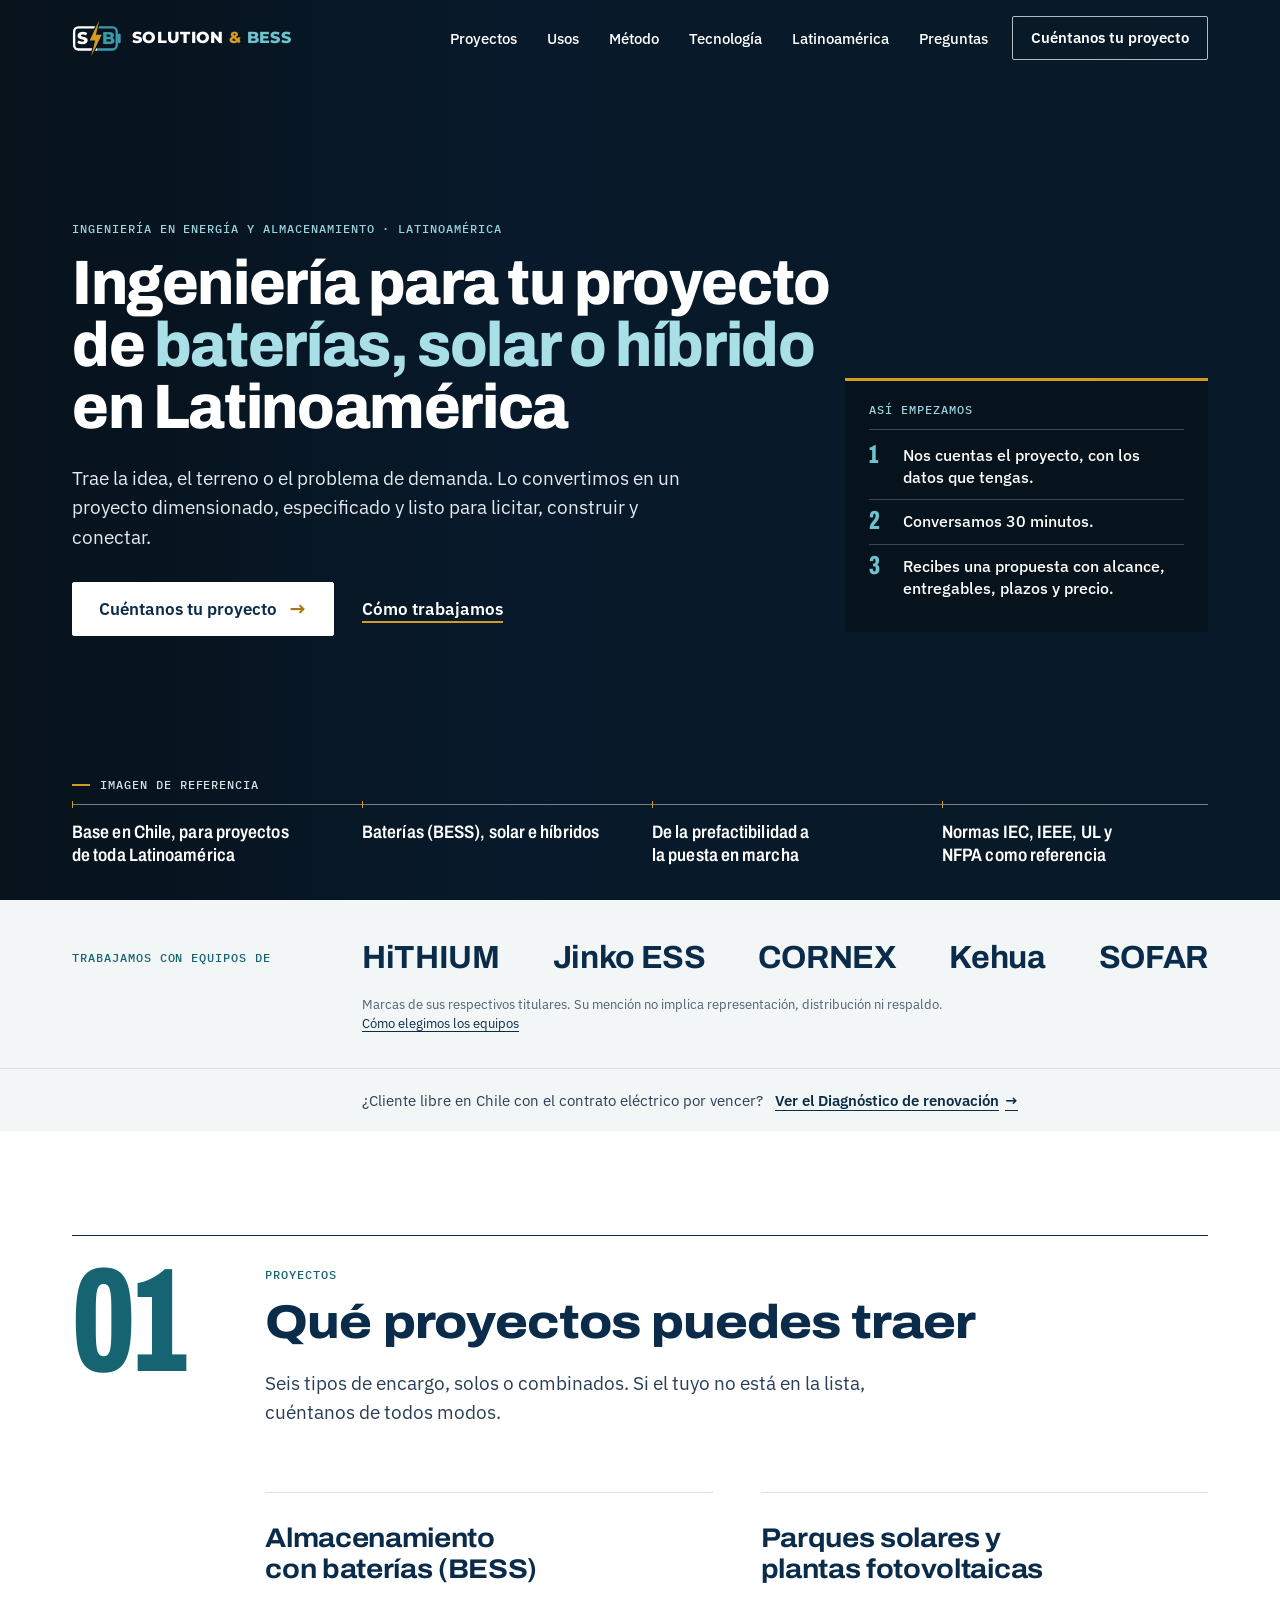
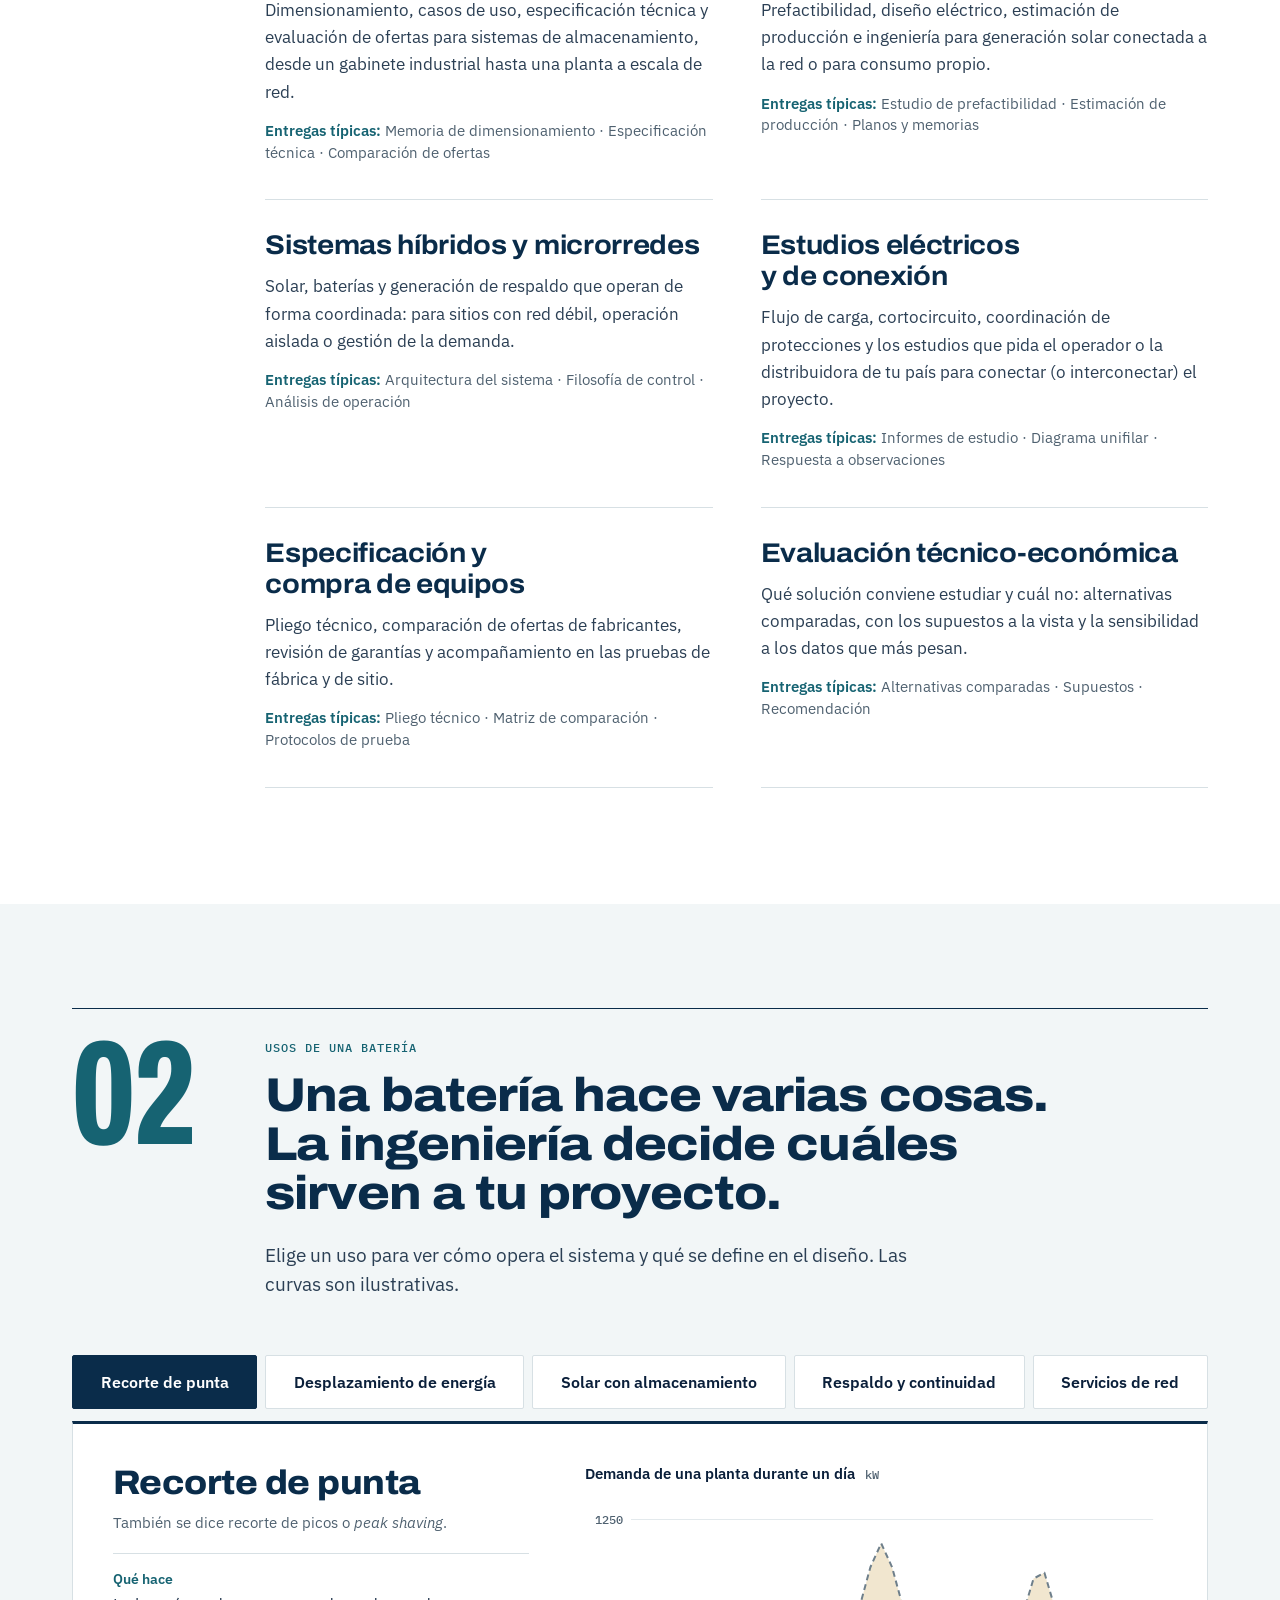
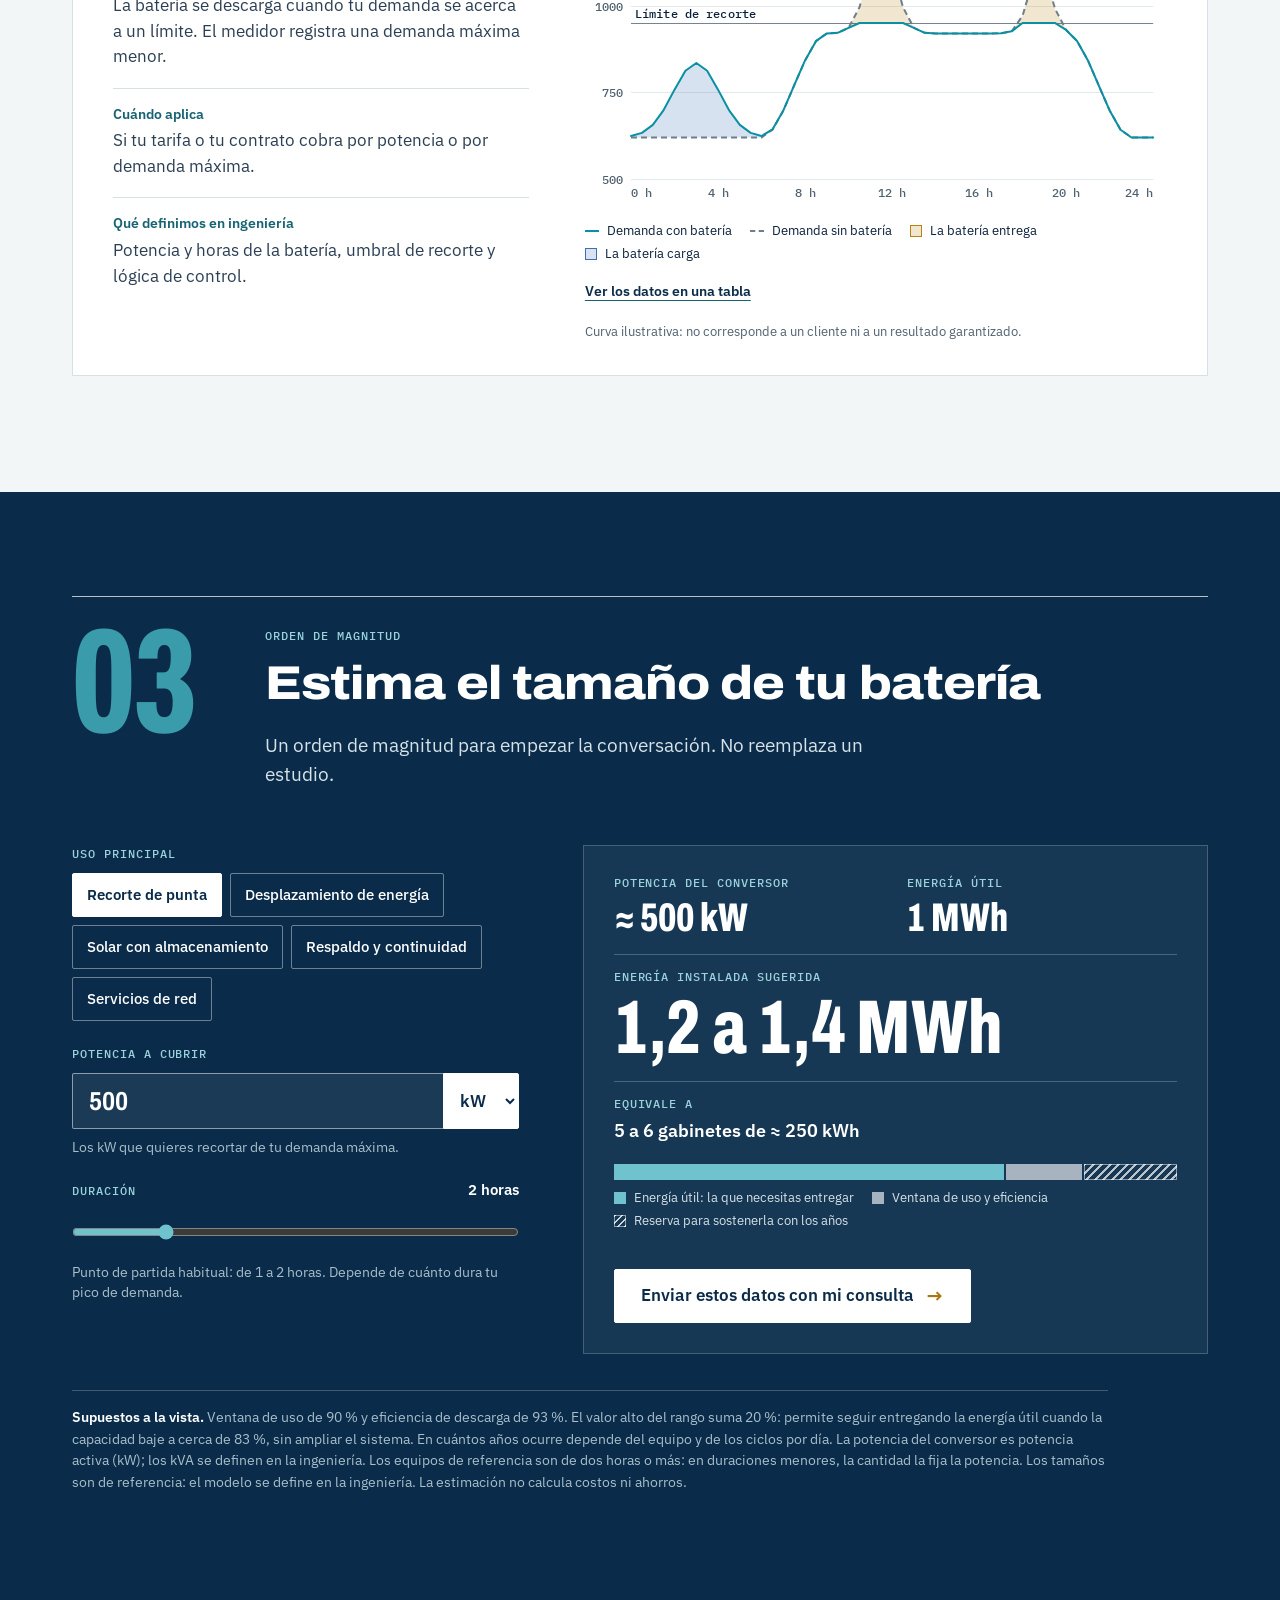
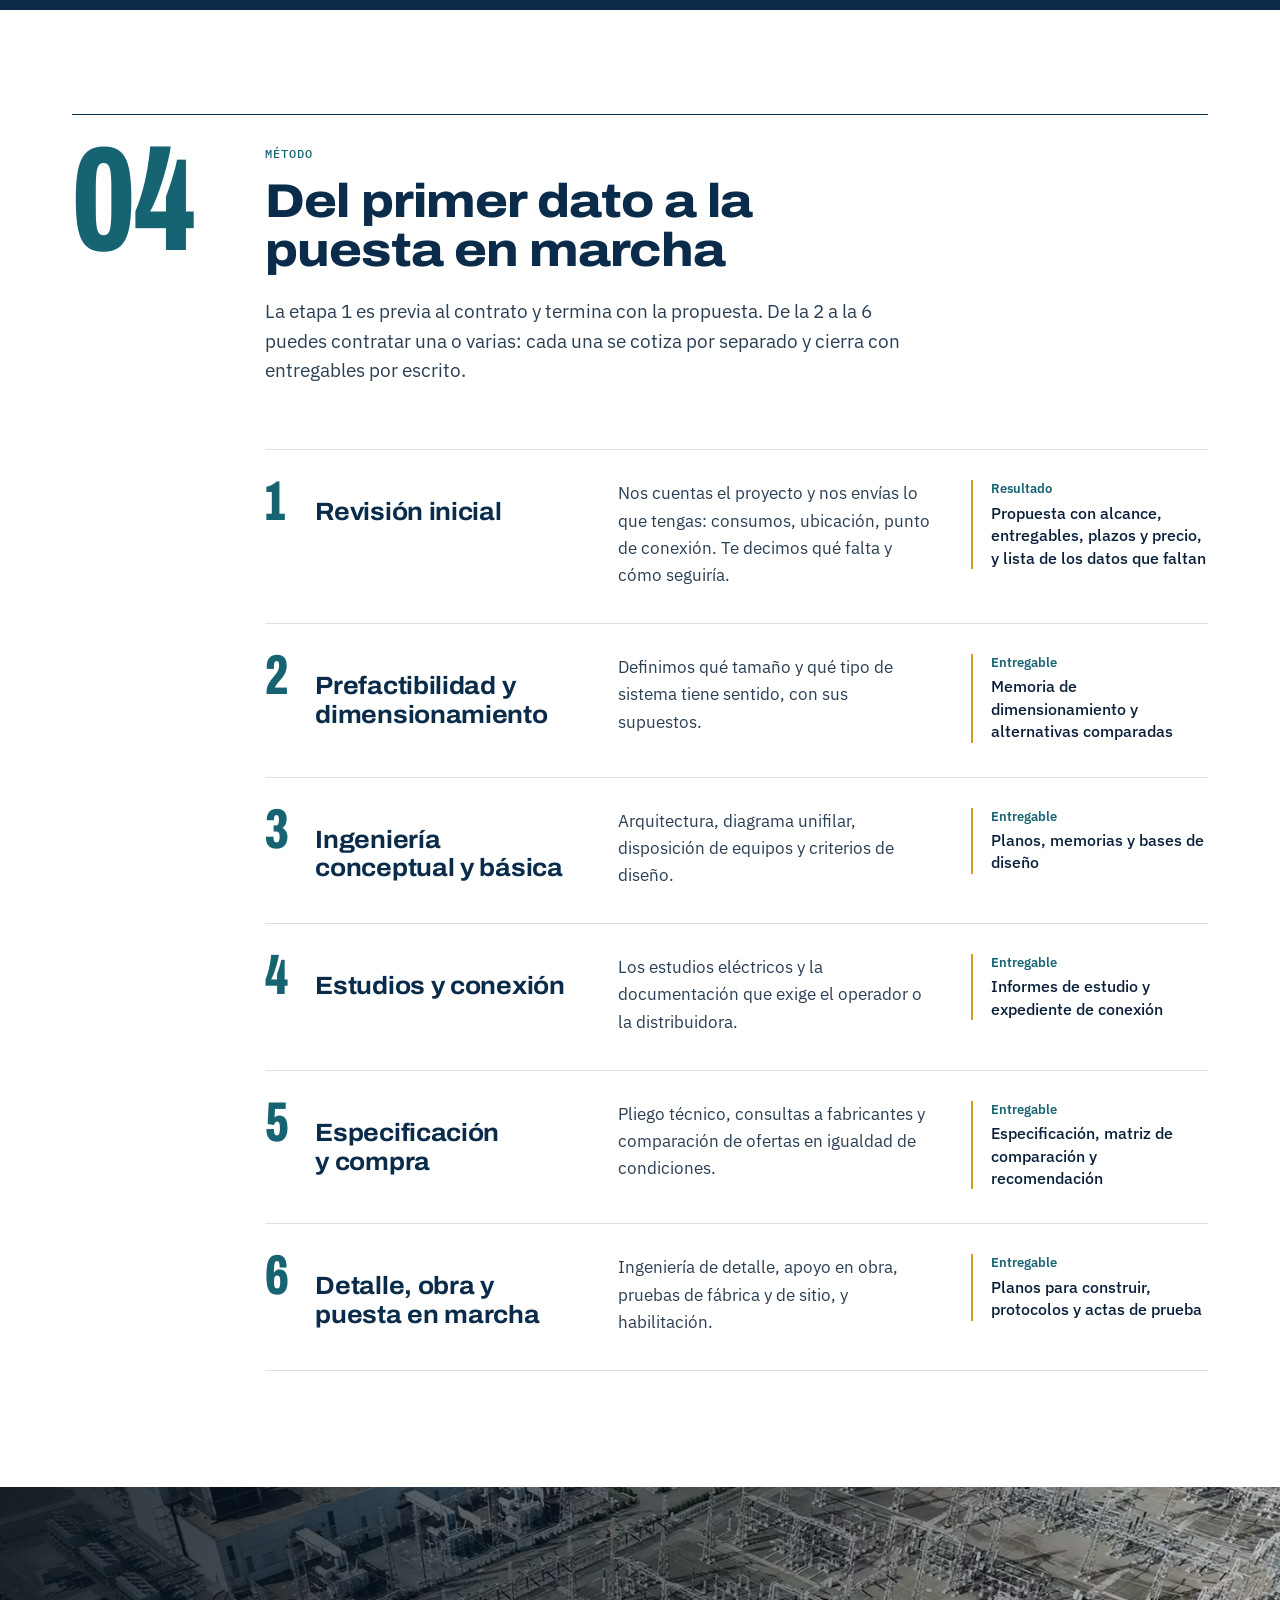
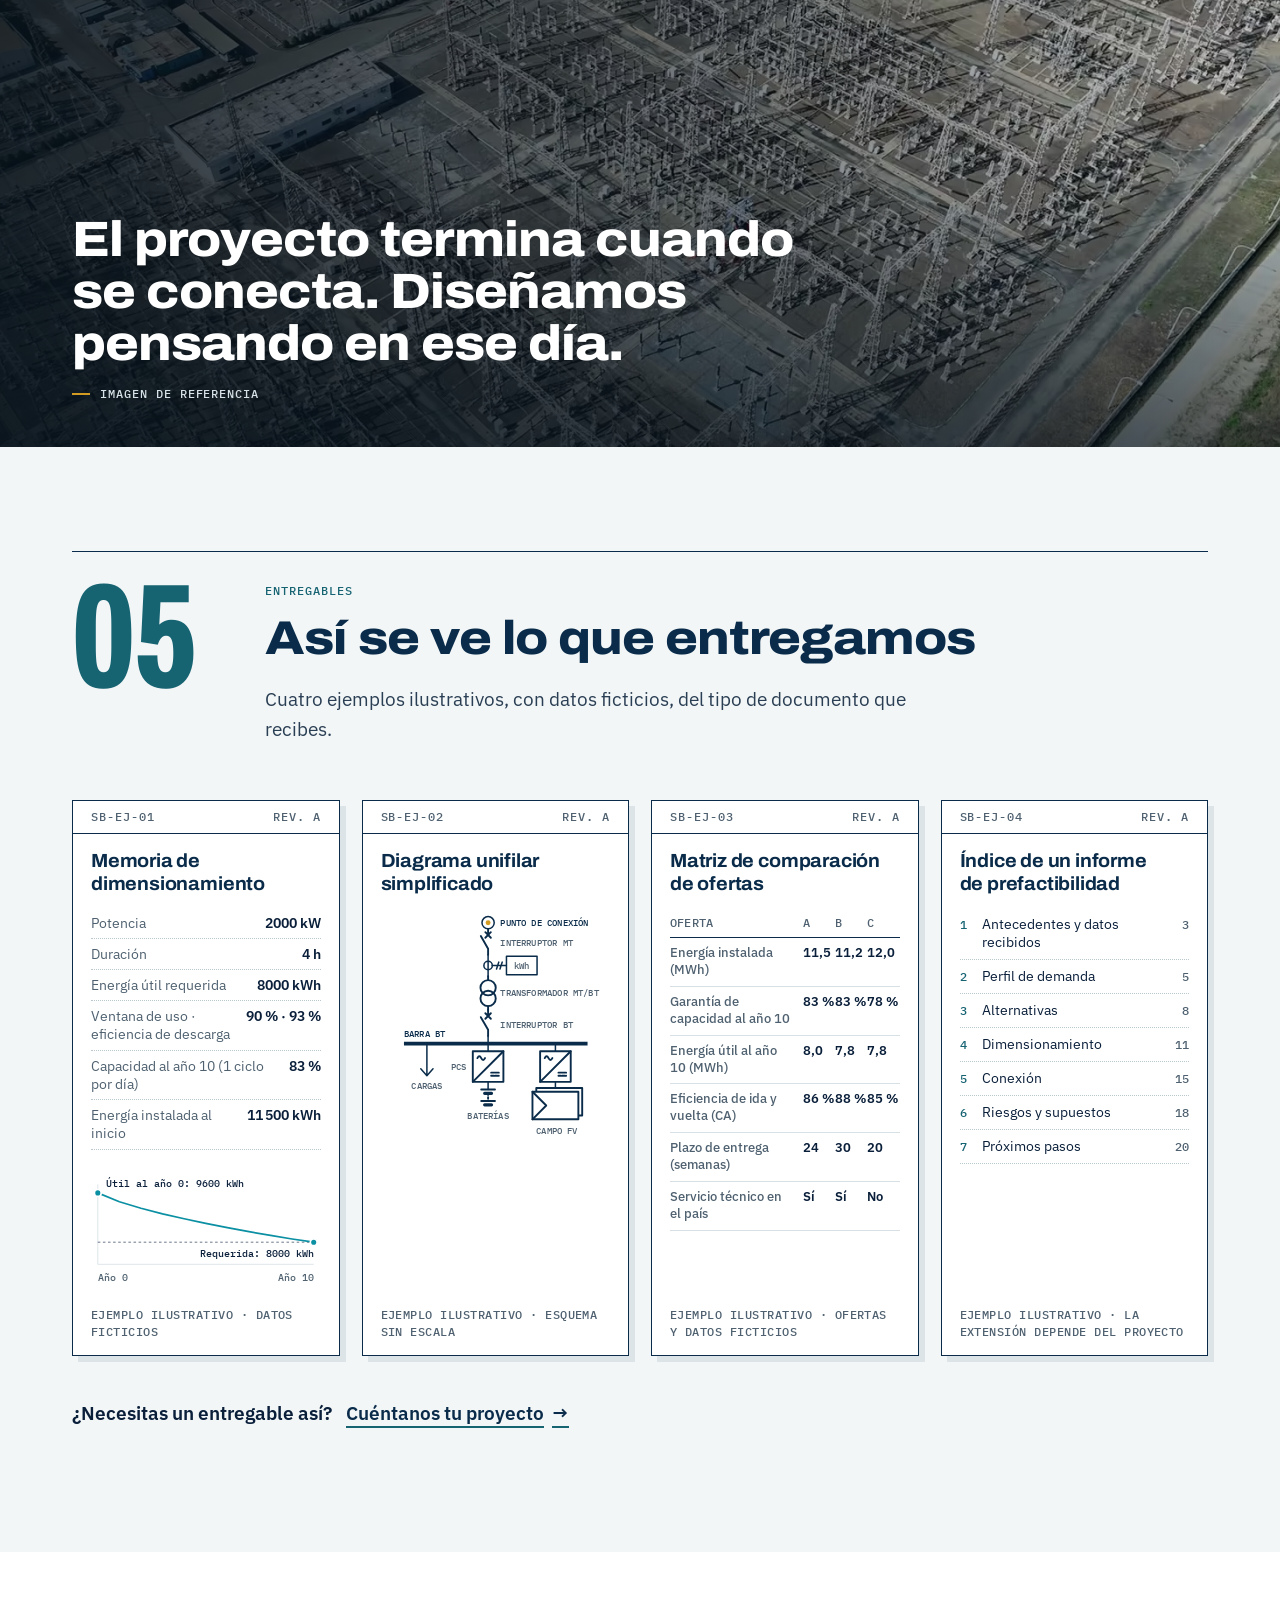
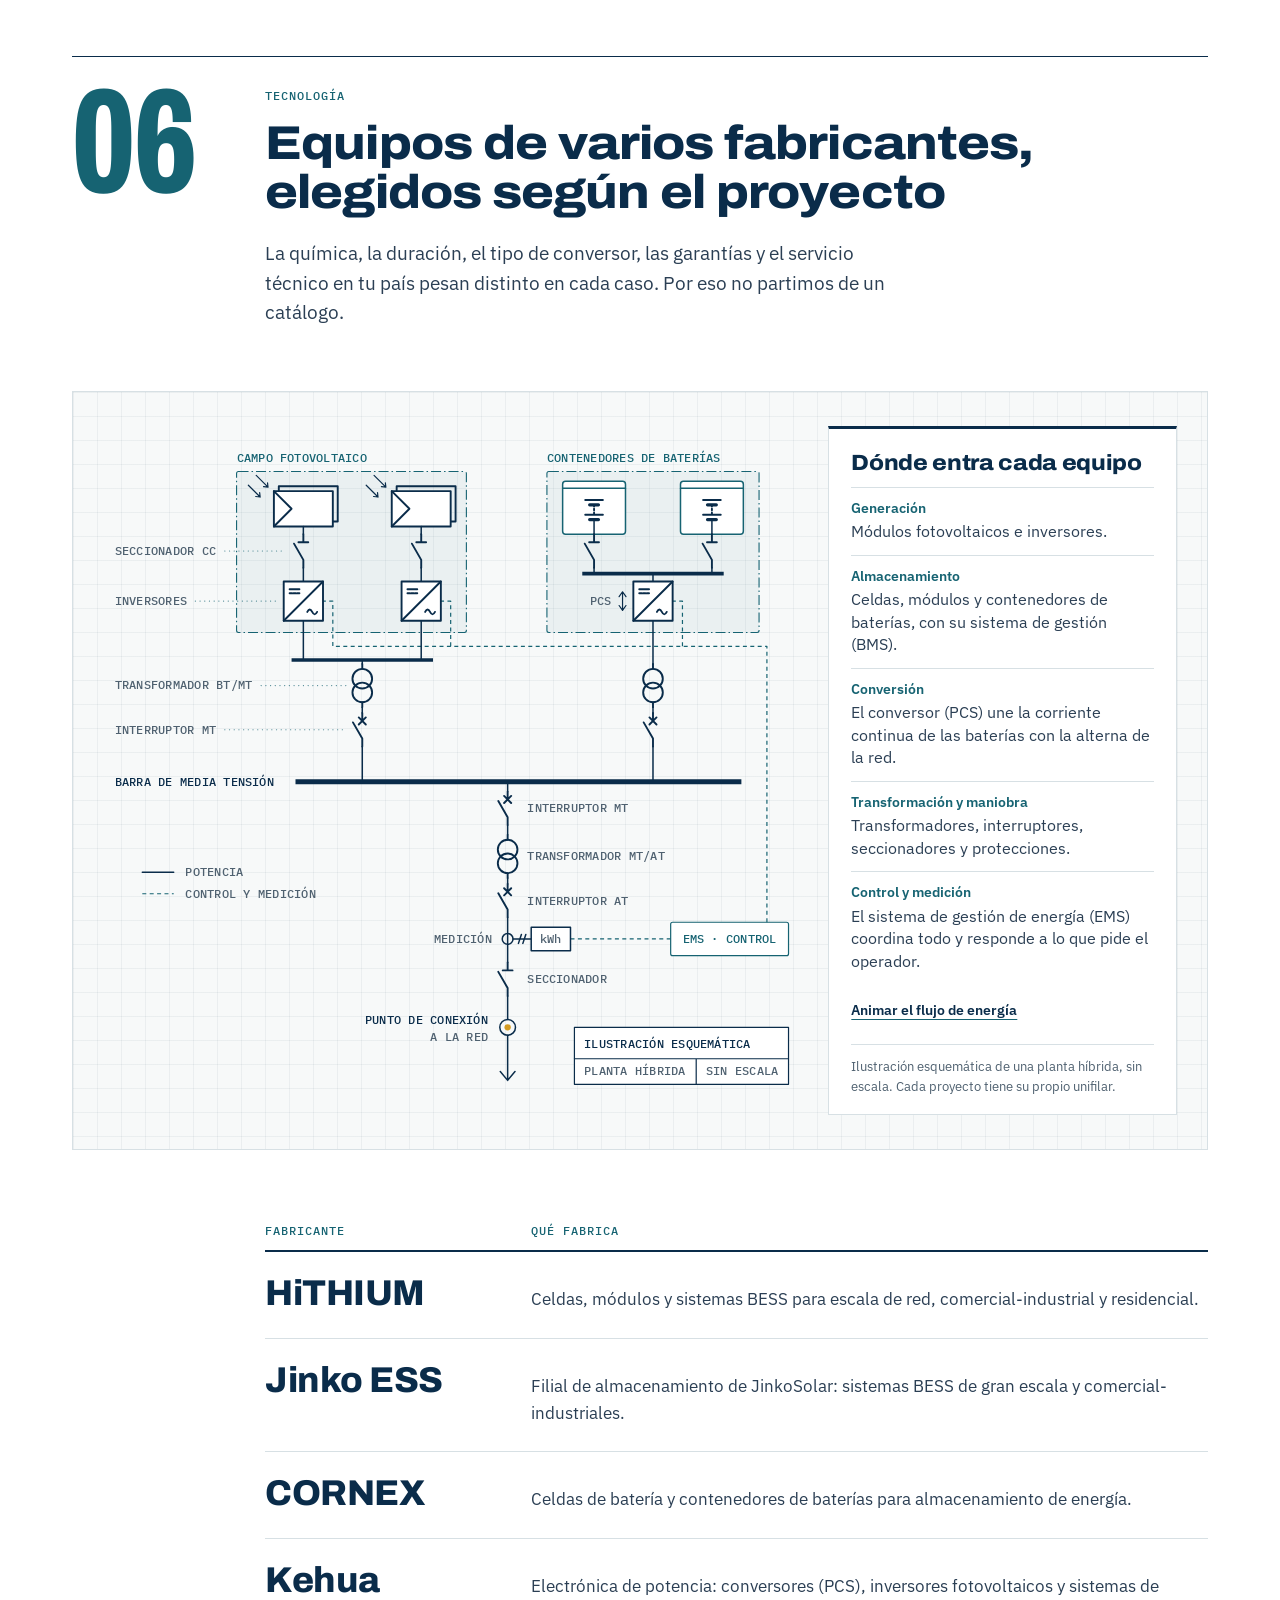
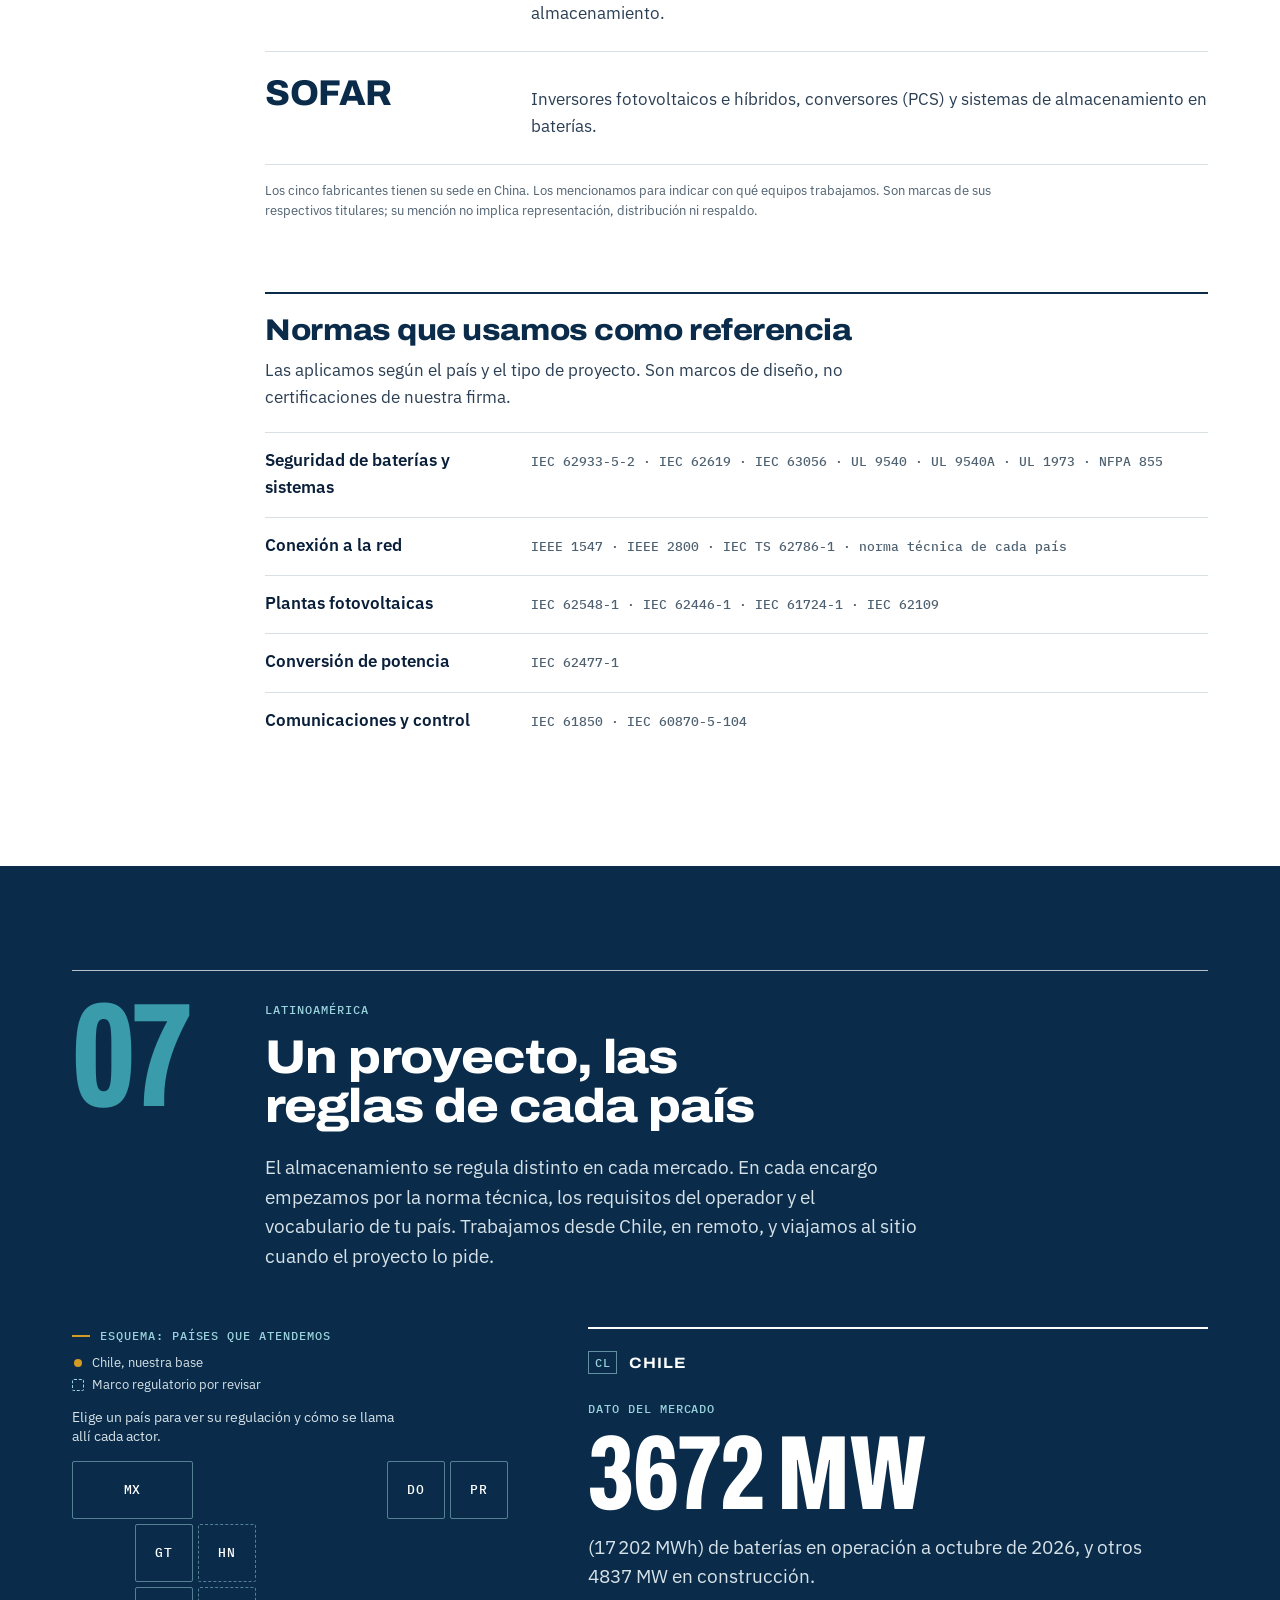
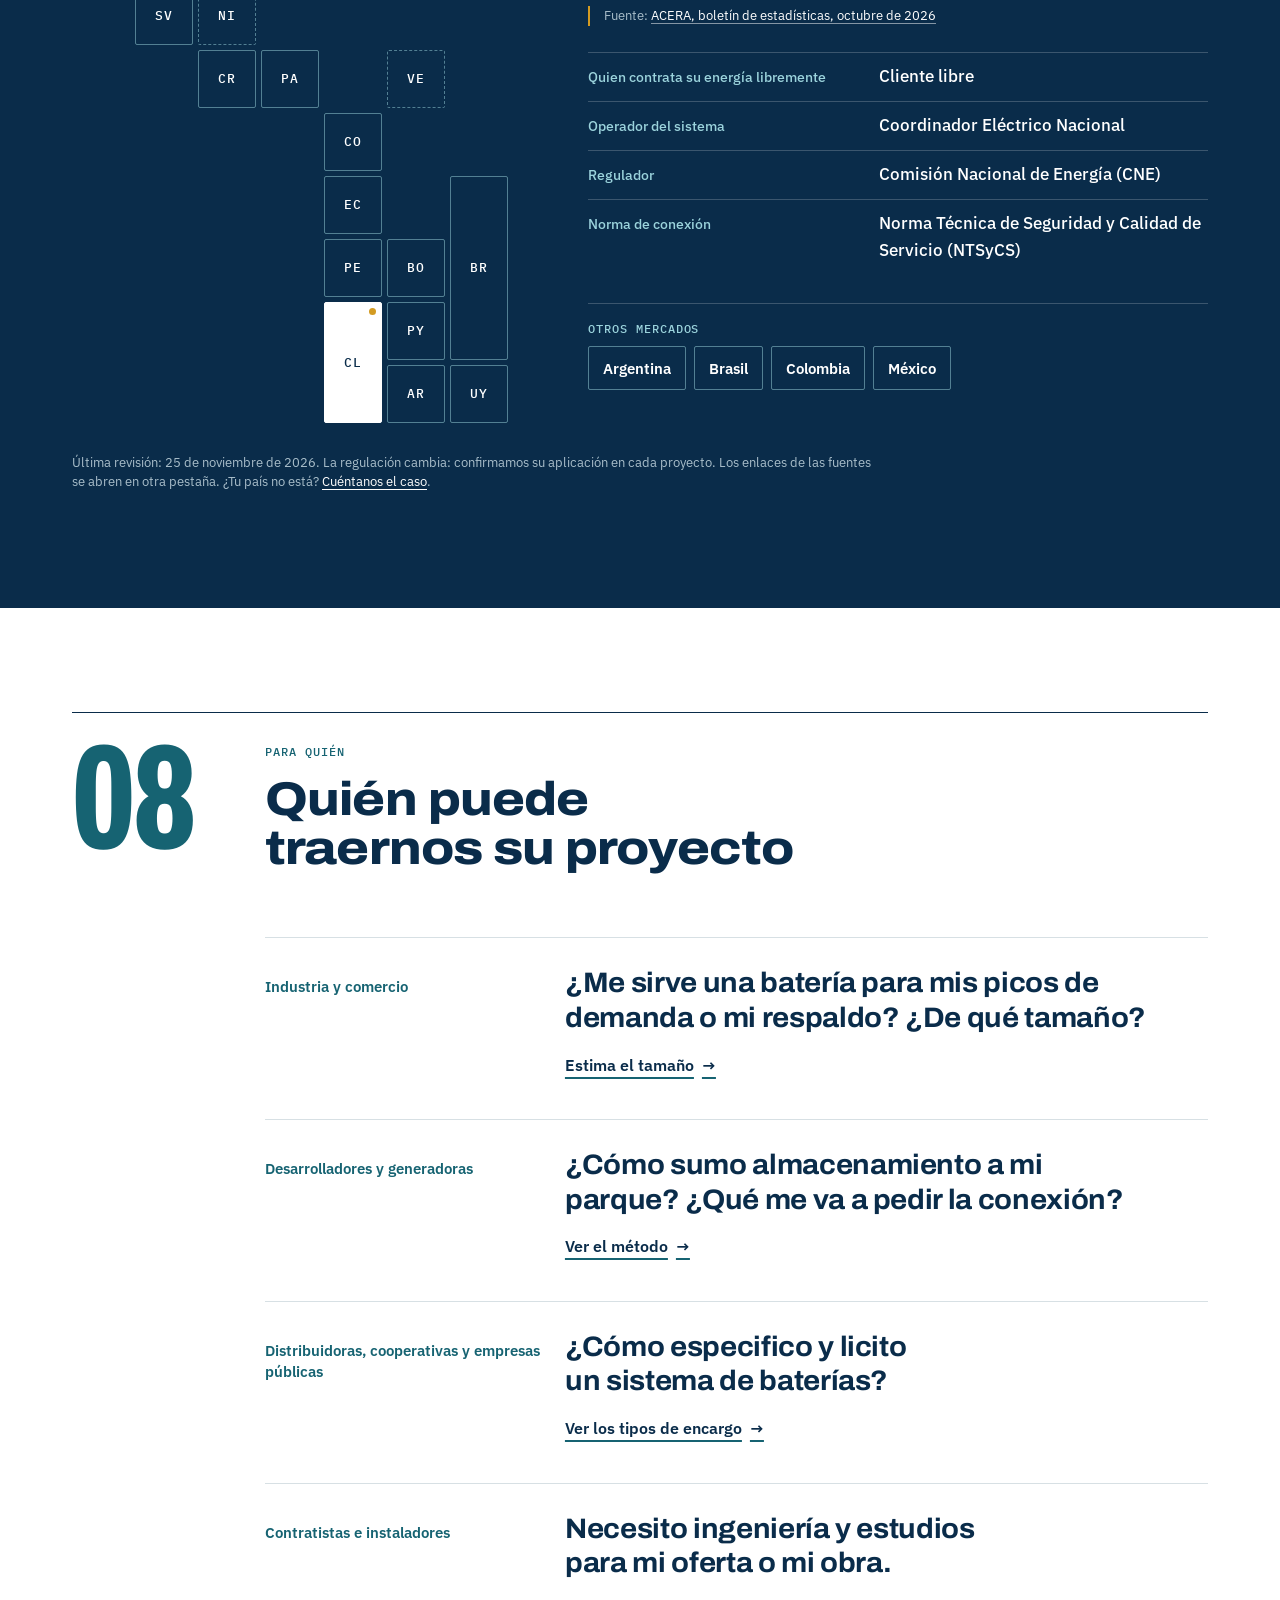
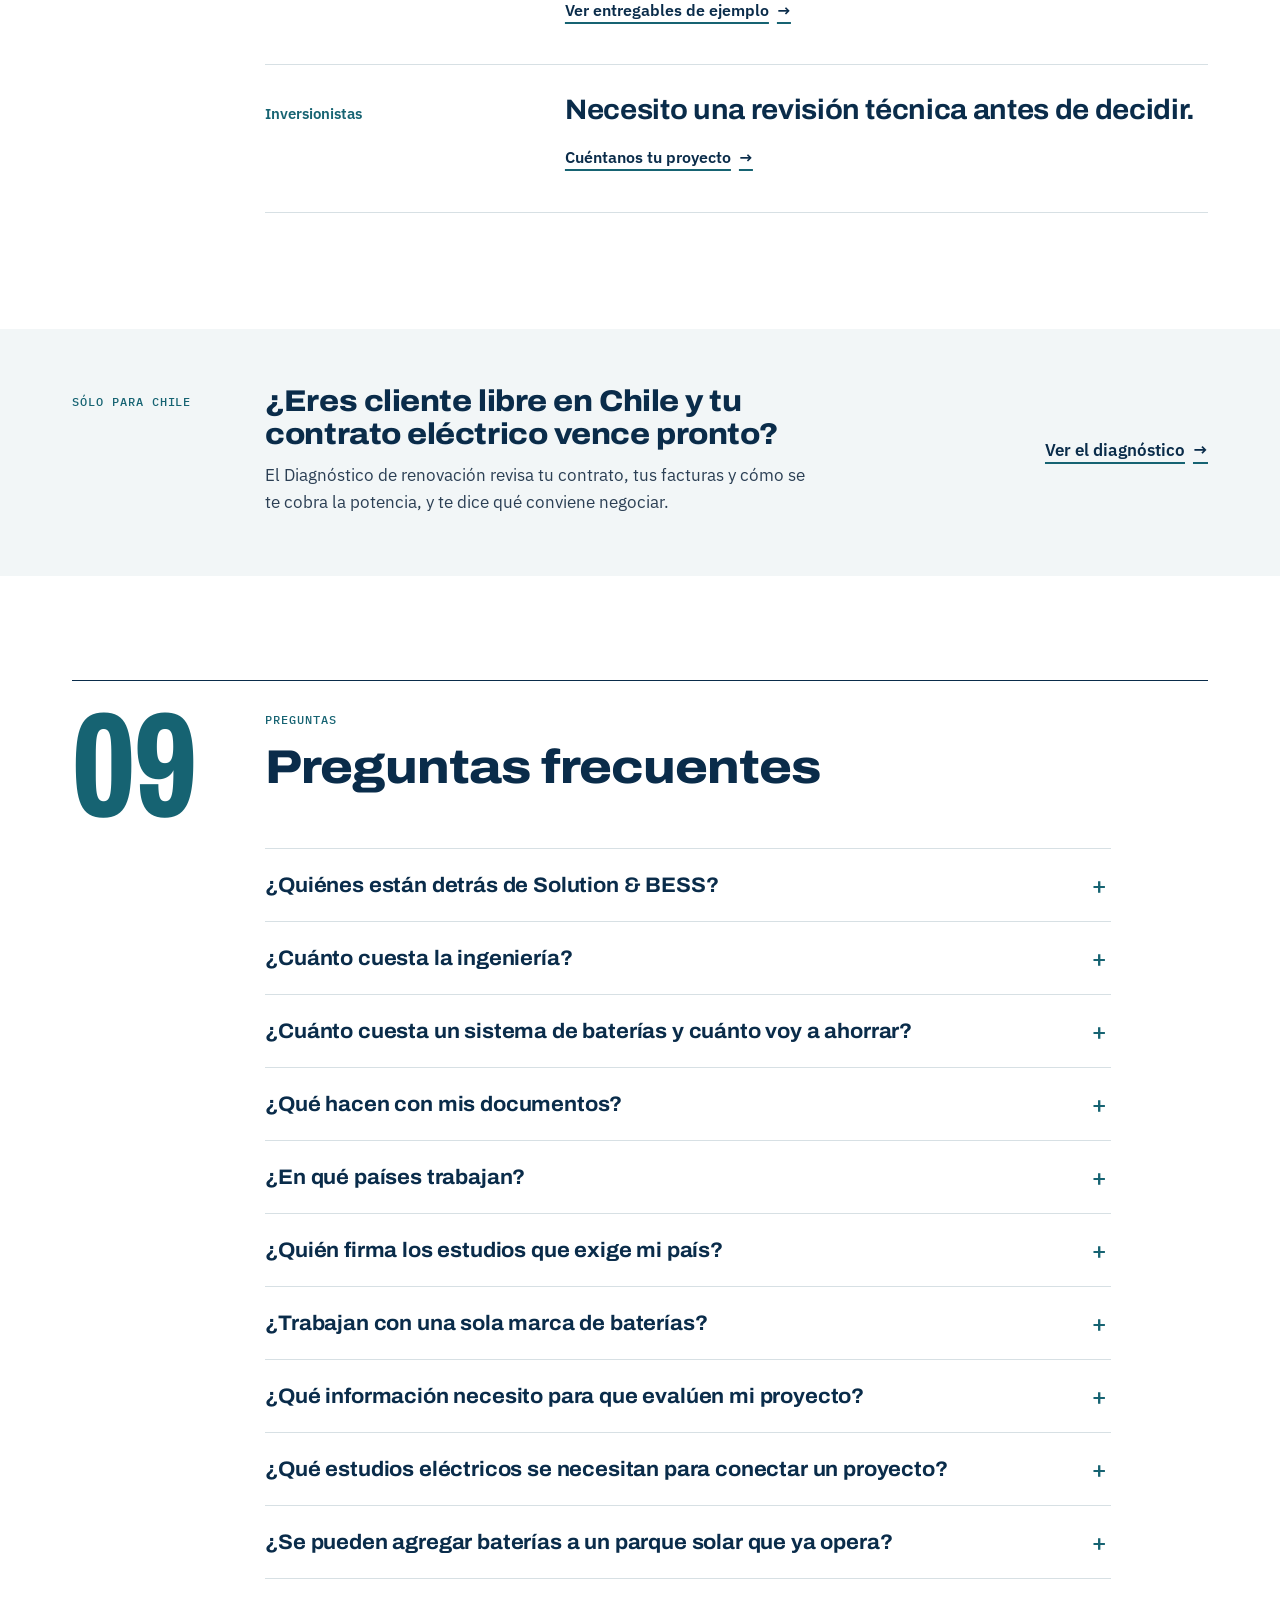
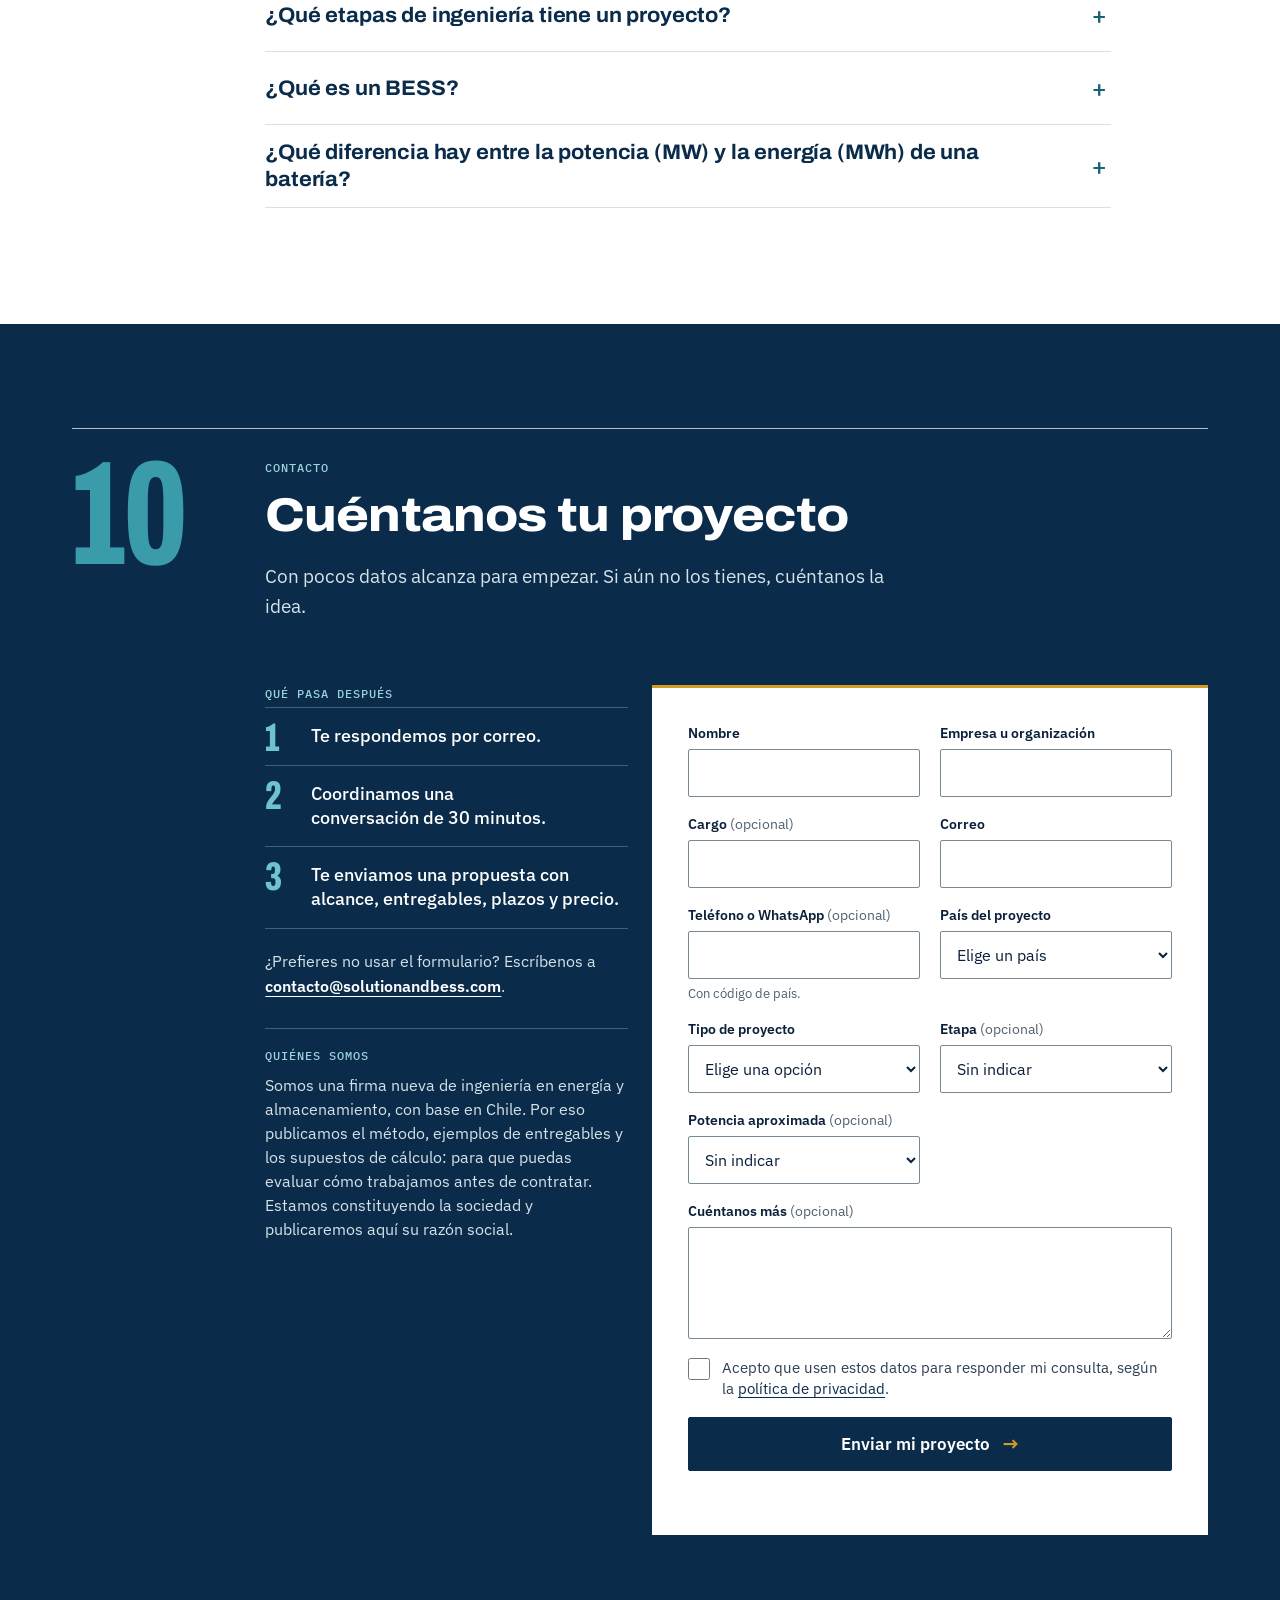
==== commit 59884fbb: "Portada regional para Latinoamérica y diagnóstico de Chile en su propia página" ====
--- a/index.html
+++ b/index.html
@@ -1,256 +1,1273 @@
-<!doctype html>
-<html lang="es-CL">
-<head>
-<meta charset="utf-8">
-<meta name="viewport" content="width=device-width, initial-scale=1">
-<title>Solution &amp; BESS · Diagnóstico de renovación eléctrica</title>
-<meta name="description" content="Si el contrato eléctrico de tu empresa vence en 2027, revisamos contrato, facturas y potencia y te decimos qué conviene negociar: precio, potencia, baterías o solar.">
-<link rel="canonical" href="https://solutionandbess.com/">
-<link rel="icon" href="assets/avatar.svg" type="image/svg+xml">
-<link rel="preconnect" href="https://fonts.googleapis.com">
-<link rel="preconnect" href="https://fonts.gstatic.com" crossorigin>
-<link rel="stylesheet" href="https://fonts.googleapis.com/css2?family=Archivo:wdth,wght@62..125,400..900&family=IBM+Plex+Sans:wght@400;500;600;700&family=Montserrat:wght@600;700;800&display=swap">
-<link rel="stylesheet" href="estilos.css">
-</head>
-<body>
-
-<header class="barra">
- <div class="ancho fila">
-  <a class="marca" href="#inicio" aria-label="Solution &amp; BESS, inicio">
-   <span class="iso"><!--iso-claro--><svg xmlns="http://www.w3.org/2000/svg" viewBox="0 0 190 140" aria-hidden="true" aria-label="Solution &amp; BESS">
-<defs><style>@import url('https://fonts.googleapis.com/css2?family=Montserrat:wght@500;600;700;800&amp;display=swap');</style>
-<linearGradient id="borde-sb-claro" x1="0" y1="0" x2="190" y2="0" gradientUnits="userSpaceOnUse">
-<stop offset="0.5" stop-color="#0A2C4A"/><stop offset="0.5" stop-color="#166372"/></linearGradient></defs>
-<rect x="8" y="28" width="162" height="84" rx="16" fill="none" stroke="url(#borde-sb-claro)" stroke-width="9"/>
-<rect x="174" y="52" width="11" height="36" rx="4" fill="#166372"/>
-<text x="40" y="93" text-anchor="middle" font-family="Montserrat, 'Segoe UI', Arial, sans-serif" font-weight="800" font-size="64" fill="#0A2C4A">S</text>
-<text x="139" y="93" text-anchor="middle" font-family="Montserrat, 'Segoe UI', Arial, sans-serif" font-weight="800" font-size="64" fill="#166372">B</text>
-<path d="M103 2 L67 78 L88 78 L73 138 L113 56 L91 56 Z" fill="#D39B22" stroke="#FFFFFF" stroke-width="8" stroke-linejoin="round" paint-order="stroke"/>
-</svg><!--/iso--></span>
-   <span class="ln">SOLUTION <i>&amp;</i> <b>BESS</b></span>
-  </a>
-  <nav aria-label="Secciones">
-   <a href="#diagnostico">Diagnóstico</a>
-   <a href="#como">Cómo funciona</a>
-   <a href="#nosotros">Por qué nosotros</a>
-  </nav>
-  <a class="boton chico" href="#contacto">Solicita tu diagnóstico</a>
- </div>
-</header>
-
-<main id="inicio">
-
-<section class="hero">
- <div class="ancho hero-grid">
-  <div>
-   <p class="ceja">Para empresas con contrato eléctrico libre</p>
-   <h1>¿Tu contrato eléctrico vence en 2027?</h1>
-   <p class="bajada">Llega a la renovación con los números claros. Revisamos tu contrato, tus facturas y cómo se te cobra la potencia, y te decimos qué conviene negociar: precio, potencia, baterías o solar. Si no hace falta cambiar nada, también te lo decimos.</p>
-   <div class="acciones">
-    <a class="boton" href="#contacto">Solicita tu diagnóstico <span aria-hidden="true">→</span></a>
-    <a class="enlace" href="#como">Cómo funciona</a>
-   </div>
-  </div>
-  <figure class="ilus">
-   <!--bess--><svg role="img" aria-label="Ilustración de un sistema de baterías en contenedor conectado a una planta" viewBox="0 0 952 760" xmlns="http://www.w3.org/2000/svg">
- <defs><clipPath id="hueco"><rect x="56" y="78" width="840" height="262"/></clipPath></defs>
- <path id="cable" d="M760 386 V458 H135 V500 M210 590 H330 M480 590 H640" fill="none" stroke="#166372" stroke-width="7"
-   stroke-linecap="round" stroke-linejoin="round" />
- <g id="cont">
-  <rect x="26" y="40" width="900" height="330" rx="12" fill="#EEF3F5" stroke="#0A2C4A" stroke-width="6"/>
-  <rect x="26" y="40" width="900" height="24" rx="10" fill="#0A2C4A"/>
-  <rect x="56" y="78" width="840" height="262" fill="#0F2F4D"/>
-  <rect x="68.0" y="92" width="89" height="70" rx="6" fill="#0A2C4A"/><rect x="78.0" y="102" width="55" height="50" rx="3" fill="#123A5C"/><rect x="78.0" y="106.0" width="55" height="46.0" rx="3" fill="#3FB6A8"/><circle cx="144.0" cy="108" r="5" fill="#D39B22"/><rect x="139.0" y="122" width="10" height="28" rx="2" fill="#2A5578"/><rect x="171.0" y="92" width="89" height="70" rx="6" fill="#0A2C4A"/><rect x="181.0" y="102" width="55" height="50" rx="3" fill="#123A5C"/><rect x="181.0" y="109.5" width="55" height="42.5" rx="3" fill="#3FB6A8"/><circle cx="247.0" cy="108" r="5" fill="#D39B22"/><rect x="242.0" y="122" width="10" height="28" rx="2" fill="#2A5578"/><rect x="274.0" y="92" width="89" height="70" rx="6" fill="#0A2C4A"/><rect x="284.0" y="102" width="55" height="50" rx="3" fill="#123A5C"/><rect x="284.0" y="104.5" width="55" height="47.5" rx="3" fill="#3FB6A8"/><circle cx="350.0" cy="108" r="5" fill="#D39B22"/><rect x="345.0" y="122" width="10" height="28" rx="2" fill="#2A5578"/><rect x="377.0" y="92" width="89" height="70" rx="6" fill="#0A2C4A"/><rect x="387.0" y="102" width="55" height="50" rx="3" fill="#123A5C"/><rect x="387.0" y="108.0" width="55" height="44.0" rx="3" fill="#3FB6A8"/><circle cx="453.0" cy="108" r="5" fill="#D39B22"/><rect x="448.0" y="122" width="10" height="28" rx="2" fill="#2A5578"/><rect x="480.0" y="92" width="89" height="70" rx="6" fill="#0A2C4A"/><rect x="490.0" y="102" width="55" height="50" rx="3" fill="#123A5C"/><rect x="490.0" y="112.0" width="55" height="40.0" rx="3" fill="#3FB6A8"/><circle cx="556.0" cy="108" r="5" fill="#D39B22"/><rect x="551.0" y="122" width="10" height="28" rx="2" fill="#2A5578"/><rect x="583.0" y="92" width="89" height="70" rx="6" fill="#0A2C4A"/><rect x="593.0" y="102" width="55" height="50" rx="3" fill="#123A5C"/><rect x="593.0" y="107.0" width="55" height="45.0" rx="3" fill="#3FB6A8"/><circle cx="659.0" cy="108" r="5" fill="#D39B22"/><rect x="654.0" y="122" width="10" height="28" rx="2" fill="#2A5578"/><rect x="686.0" y="92" width="89" height="70" rx="6" fill="#0A2C4A"/><rect x="696.0" y="102" width="55" height="50" rx="3" fill="#123A5C"/><rect x="696.0" y="109.0" width="55" height="43.0" rx="3" fill="#3FB6A8"/><circle cx="762.0" cy="108" r="5" fill="#D39B22"/><rect x="757.0" y="122" width="10" height="28" rx="2" fill="#2A5578"/><rect x="789.0" y="92" width="89" height="70" rx="6" fill="#0A2C4A"/><rect x="799.0" y="102" width="55" height="50" rx="3" fill="#123A5C"/><rect x="799.0" y="105.5" width="55" height="46.5" rx="3" fill="#3FB6A8"/><circle cx="865.0" cy="108" r="5" fill="#D39B22"/><rect x="860.0" y="122" width="10" height="28" rx="2" fill="#2A5578"/><rect x="68.0" y="174" width="89" height="70" rx="6" fill="#0A2C4A"/><rect x="78.0" y="184" width="55" height="50" rx="3" fill="#123A5C"/><rect x="78.0" y="193.0" width="55" height="41.0" rx="3" fill="#3FB6A8"/><circle cx="144.0" cy="190" r="5" fill="#D39B22"/><rect x="139.0" y="204" width="10" height="28" rx="2" fill="#2A5578"/><rect x="171.0" y="174" width="89" height="70" rx="6" fill="#0A2C4A"/><rect x="181.0" y="184" width="55" height="50" rx="3" fill="#123A5C"/><rect x="181.0" y="189.0" width="55" height="45.0" rx="3" fill="#3FB6A8"/><circle cx="247.0" cy="190" r="5" fill="#D39B22"/><rect x="242.0" y="204" width="10" height="28" rx="2" fill="#2A5578"/><rect x="274.0" y="174" width="89" height="70" rx="6" fill="#0A2C4A"/><rect x="284.0" y="184" width="55" height="50" rx="3" fill="#123A5C"/><rect x="284.0" y="187.0" width="55" height="47.0" rx="3" fill="#3FB6A8"/><circle cx="350.0" cy="190" r="5" fill="#D39B22"/><rect x="345.0" y="204" width="10" height="28" rx="2" fill="#2A5578"/><rect x="377.0" y="174" width="89" height="70" rx="6" fill="#0A2C4A"/><rect x="387.0" y="184" width="55" height="50" rx="3" fill="#123A5C"/><rect x="387.0" y="190.5" width="55" height="43.5" rx="3" fill="#3FB6A8"/><circle cx="453.0" cy="190" r="5" fill="#D39B22"/><rect x="448.0" y="204" width="10" height="28" rx="2" fill="#2A5578"/><rect x="480.0" y="174" width="89" height="70" rx="6" fill="#0A2C4A"/><rect x="490.0" y="184" width="55" height="50" rx="3" fill="#123A5C"/><rect x="490.0" y="188.5" width="55" height="45.5" rx="3" fill="#3FB6A8"/><circle cx="556.0" cy="190" r="5" fill="#D39B22"/><rect x="551.0" y="204" width="10" height="28" rx="2" fill="#2A5578"/><rect x="583.0" y="174" width="89" height="70" rx="6" fill="#0A2C4A"/><rect x="593.0" y="184" width="55" height="50" rx="3" fill="#123A5C"/><rect x="593.0" y="192.0" width="55" height="42.0" rx="3" fill="#3FB6A8"/><circle cx="659.0" cy="190" r="5" fill="#D39B22"/><rect x="654.0" y="204" width="10" height="28" rx="2" fill="#2A5578"/><rect x="686.0" y="174" width="89" height="70" rx="6" fill="#0A2C4A"/><rect x="696.0" y="184" width="55" height="50" rx="3" fill="#123A5C"/><rect x="696.0" y="189.5" width="55" height="44.5" rx="3" fill="#3FB6A8"/><circle cx="762.0" cy="190" r="5" fill="#D39B22"/><rect x="757.0" y="204" width="10" height="28" rx="2" fill="#2A5578"/><rect x="789.0" y="174" width="89" height="70" rx="6" fill="#0A2C4A"/><rect x="799.0" y="184" width="55" height="50" rx="3" fill="#123A5C"/><rect x="799.0" y="186.5" width="55" height="47.5" rx="3" fill="#3FB6A8"/><circle cx="865.0" cy="190" r="5" fill="#D39B22"/><rect x="860.0" y="204" width="10" height="28" rx="2" fill="#2A5578"/><rect x="68.0" y="256" width="89" height="70" rx="6" fill="#0A2C4A"/><rect x="78.0" y="266" width="55" height="50" rx="3" fill="#123A5C"/><rect x="78.0" y="272.0" width="55" height="44.0" rx="3" fill="#3FB6A8"/><circle cx="144.0" cy="272" r="5" fill="#D39B22"/><rect x="139.0" y="286" width="10" height="28" rx="2" fill="#2A5578"/><rect x="171.0" y="256" width="89" height="70" rx="6" fill="#0A2C4A"/><rect x="181.0" y="266" width="55" height="50" rx="3" fill="#123A5C"/><rect x="181.0" y="269.5" width="55" height="46.5" rx="3" fill="#3FB6A8"/><circle cx="247.0" cy="272" r="5" fill="#D39B22"/><rect x="242.0" y="286" width="10" height="28" rx="2" fill="#2A5578"/><rect x="274.0" y="256" width="89" height="70" rx="6" fill="#0A2C4A"/><rect x="284.0" y="266" width="55" height="50" rx="3" fill="#123A5C"/><rect x="284.0" y="273.5" width="55" height="42.5" rx="3" fill="#3FB6A8"/><circle cx="350.0" cy="272" r="5" fill="#D39B22"/><rect x="345.0" y="286" width="10" height="28" rx="2" fill="#2A5578"/><rect x="377.0" y="256" width="89" height="70" rx="6" fill="#0A2C4A"/><rect x="387.0" y="266" width="55" height="50" rx="3" fill="#123A5C"/><rect x="387.0" y="271.0" width="55" height="45.0" rx="3" fill="#3FB6A8"/><circle cx="453.0" cy="272" r="5" fill="#D39B22"/><rect x="448.0" y="286" width="10" height="28" rx="2" fill="#2A5578"/><rect x="480.0" y="256" width="89" height="70" rx="6" fill="#0A2C4A"/><rect x="490.0" y="266" width="55" height="50" rx="3" fill="#123A5C"/><rect x="490.0" y="273.0" width="55" height="43.0" rx="3" fill="#3FB6A8"/><circle cx="556.0" cy="272" r="5" fill="#D39B22"/><rect x="551.0" y="286" width="10" height="28" rx="2" fill="#2A5578"/><rect x="583.0" y="256" width="89" height="70" rx="6" fill="#0A2C4A"/><rect x="593.0" y="266" width="55" height="50" rx="3" fill="#123A5C"/><rect x="593.0" y="270.0" width="55" height="46.0" rx="3" fill="#3FB6A8"/><circle cx="659.0" cy="272" r="5" fill="#D39B22"/><rect x="654.0" y="286" width="10" height="28" rx="2" fill="#2A5578"/><rect x="686.0" y="256" width="89" height="70" rx="6" fill="#0A2C4A"/><rect x="696.0" y="266" width="55" height="50" rx="3" fill="#123A5C"/><rect x="696.0" y="274.5" width="55" height="41.5" rx="3" fill="#3FB6A8"/><circle cx="762.0" cy="272" r="5" fill="#D39B22"/><rect x="757.0" y="286" width="10" height="28" rx="2" fill="#2A5578"/><rect x="789.0" y="256" width="89" height="70" rx="6" fill="#0A2C4A"/><rect x="799.0" y="266" width="55" height="50" rx="3" fill="#123A5C"/><rect x="799.0" y="271.0" width="55" height="45.0" rx="3" fill="#3FB6A8"/><circle cx="865.0" cy="272" r="5" fill="#D39B22"/><rect x="860.0" y="286" width="10" height="28" rx="2" fill="#2A5578"/>
-  
-  <rect x="40" y="370" width="60" height="16" fill="#0A2C4A"/><rect x="852" y="370" width="60" height="16" fill="#0A2C4A"/>
- </g>
- <text class="etq" x="30" y="428" text-anchor="start" style="font:500 27px 'IBM Plex Sans',sans-serif;fill:#5B6B78">Módulos de baterías de litio</text>
- <g id="pcs"><rect x="60" y="500" width="150" height="180" rx="10" fill="#0A2C4A"/>
-  <path d="M85 590 q16 -36 32 0 t32 0 t32 0" fill="none" stroke="#3FB6A8" stroke-width="6" stroke-linecap="round"/>
-  <rect x="85" y="625" width="100" height="10" rx="4" fill="#2A5578"/></g>
- <text class="etq" x="135" y="722" text-anchor="middle" style="font:500 27px 'IBM Plex Sans',sans-serif;fill:#5B6B78">Conversor (PCS)</text>
- <g id="trafo"><rect x="330" y="520" width="150" height="140" rx="10" fill="#0A2C4A"/><rect x="342" y="530" width="10" height="120" rx="3" fill="#2A5578"/><rect x="364" y="530" width="10" height="120" rx="3" fill="#2A5578"/><rect x="386" y="530" width="10" height="120" rx="3" fill="#2A5578"/><rect x="408" y="530" width="10" height="120" rx="3" fill="#2A5578"/><rect x="430" y="530" width="10" height="120" rx="3" fill="#2A5578"/><rect x="452" y="530" width="10" height="120" rx="3" fill="#2A5578"/>
-  <rect x="352" y="502" width="20" height="22" rx="3" fill="#D39B22"/><rect x="438" y="502" width="20" height="22" rx="3" fill="#D39B22"/></g>
- <text class="etq" x="405" y="722" text-anchor="middle" style="font:500 27px 'IBM Plex Sans',sans-serif;fill:#5B6B78">Transformador</text>
- <g id="planta"><path d="M640 690 V560 L700 520 V560 L760 520 V560 L820 520 V560 L880 520 V690 Z" fill="#0A2C4A"/><rect x="845" y="470" width="26" height="70" fill="#0A2C4A"/><rect x="660" y="600" width="34" height="34" rx="3" fill="#D39B22" opacity=".9"/><rect x="716" y="600" width="34" height="34" rx="3" fill="#D39B22" opacity=".9"/><rect x="772" y="600" width="34" height="34" rx="3" fill="#D39B22" opacity=".9"/><rect x="828" y="600" width="34" height="34" rx="3" fill="#D39B22" opacity=".9"/></g>
- <text class="etq" x="760" y="722" text-anchor="middle" style="font:500 27px 'IBM Plex Sans',sans-serif;fill:#5B6B78">Tu planta</text>
- <circle cx="760" cy="420" r="9" fill="#D39B22"/><circle cx="560" cy="458" r="9" fill="#D39B22"/><circle cx="330" cy="458" r="9" fill="#D39B22"/><circle cx="135" cy="480" r="9" fill="#D39B22"/><circle cx="270" cy="590" r="9" fill="#D39B22"/><circle cx="560" cy="590" r="9" fill="#D39B22"/>
-</svg>
-   <figcaption>Ilustración esquemática: baterías en contenedor, conversor, transformador y tu planta.</figcaption>
-  </figure>
- </div>
-</section>
-
-<section class="palancas">
- <div class="ancho">
-  <h2>Tres cosas que conviene revisar antes de renovar</h2>
-  <div class="tres">
-   <article>
-    <span class="n">1</span>
-    <h3>Precio</h3>
-    <p>Cuánto pagas por la energía, cómo se reajusta y qué condiciones del contrato conviene renegociar.</p>
-   </article>
-   <article>
-    <span class="n">2</span>
-    <h3>Potencia</h3>
-    <p>Con demanda máxima leída, un solo pico puede definir el cargo de todo el mes. Con potencia contratada, puedes estar pagando kW que tu operación no usa.</p>
-   </article>
-   <article>
-    <span class="n">3</span>
-    <h3>Horario</h3>
-    <p>Mover consumo de horario, con baterías (BESS) o solar, cambia cuándo y cuánto le compras a la red.</p>
-   </article>
-  </div>
- </div>
-</section>
-
-<section class="dato">
- <div class="ancho dato-grid">
-  <p class="cifra">2.507 <span>MW</span></p>
-  <div>
-   <p class="dato-txt">en baterías se conectaron al sistema eléctrico chileno en 2026: más que en todos los años anteriores juntos (1.790 MW).</p>
-   <p class="dato-txt2">Si tu contrato vence en 2027, vas a negociar en un sistema muy distinto al de cuando lo firmaste.</p>
-   <p class="fuente">Fuente: Coordinador Eléctrico Nacional, Infotécnica, compensadores activos, consultado el 23/11/2026. Potencia del banco de baterías; 2026 hasta el 23/11.</p>
-  </div>
- </div>
-</section>
-
-<section id="diagnostico" class="oferta">
- <div class="ancho oferta-grid">
-  <div>
-   <p class="ceja">La puerta de entrada</p>
-   <h2>Diagnóstico de renovación</h2>
-   <p>Un servicio corto y concreto, con valor propio aunque después no sigas con nosotros.</p>
-   <ul class="lista">
-    <li>Revisamos tu contrato y sus anexos, y hasta tres facturas recientes del mismo suministro.</li>
-    <li>Conversamos 45 minutos sobre tu operación y tus consumos, en línea o presencial.</li>
-    <li>En dos días hábiles te entregamos un informe de hasta dos páginas.</li>
-   </ul>
-   <p class="sub">El informe te dice:</p>
-   <ul class="lista check">
-    <li>qué estás pagando y por qué;</li>
-    <li>qué conviene negociar en la renovación;</li>
-    <li>si vale la pena estudiar baterías o solar en tu caso;</li>
-    <li>qué datos faltan para decidir.</li>
-   </ul>
-   <p class="nota">No incluye visita técnica, mediciones, ingeniería ni cotización de equipos: si hacen falta, se cotizan aparte.</p>
-  </div>
-  <aside class="precio" aria-label="Valor del diagnóstico">
-   <p class="p-lbl">Valor</p>
-   <p class="p-num chico">A consultar</p>
-   <p class="p-desc">Es un servicio pagado. Te enviamos el alcance y el valor por escrito antes de agendar, sin compromiso.</p>
-   <a class="boton ancho-total" href="#contacto">Solicita tu diagnóstico <span aria-hidden="true">→</span></a>
-  </aside>
- </div>
-</section>
-
-<section id="como" class="pasos">
- <div class="ancho">
-  <h2>Cómo funciona</h2>
-  <ol class="cinco">
-   <li><b>Nos escribes</b><span>con el nombre de la empresa y cuándo vence tu contrato.</span></li>
-   <li><b>Te enviamos el alcance</b><span>y nos mandas el contrato y las facturas en PDF.</span></li>
-   <li><b>Conversamos 45 minutos</b><span>sobre tu operación y tus consumos.</span></li>
-   <li><b>Recibes el informe</b><span>en dos días hábiles.</span></li>
-   <li><b>Tú decides</b><span>si sigues con un estudio, renegocias por tu cuenta o lo dejas como está.</span></li>
-  </ol>
-  <div class="despues">
-   <h3>Si después quieres ir más allá</h3>
-   <p>Estudio con mediciones y evaluación económica · Apoyo en la negociación del contrato · Ingeniería e instalación de baterías y solar · Operación y monitoreo.</p>
-  </div>
- </div>
-</section>
-
-<section id="nosotros" class="nosotros">
- <div class="ancho">
-  <p class="ceja">Por qué nosotros</p>
-  <h2>Ingeniería en energía y almacenamiento</h2>
-  <p class="destacado">La mayoría de los asesores mira sólo el precio del contrato. Nosotros además sabemos dimensionar e instalar baterías, que es lo que cambia cómo y cuándo consume tu empresa.</p>
-  <p>Por eso el diagnóstico no termina en «renegocia el precio»: también te dice si te conviene cambiar cómo y cuándo compras energía.</p>
- </div>
-</section>
-
-<section class="preguntas">
- <div class="ancho">
-  <h2>Preguntas frecuentes</h2>
-  <details>
-   <summary>¿Por qué el diagnóstico es pagado?</summary>
-   <p>Porque es trabajo real: leemos tu contrato y tus facturas y te entregamos un informe con recomendaciones concretas. Antes de agendar te enviamos el alcance y el valor por escrito.</p>
-  </details>
-  <details>
-   <summary>¿Necesito tener curvas de consumo o mediciones?</summary>
-   <p>No. Para el diagnóstico basta el contrato y las últimas facturas. Si hace falta medir, te lo decimos en el informe.</p>
-  </details>
-  <details>
-   <summary>¿Me van a querer vender baterías sí o sí?</summary>
-   <p>No. El diagnóstico es independiente: si en tu caso no conviene sumar baterías o solar, el informe lo dice.</p>
-  </details>
-  <details>
-   <summary>¿Cuánto voy a ahorrar?</summary>
-   <p>No damos cifras sin ver tus facturas. El diagnóstico sirve justamente para saber dónde hay espacio y dónde no.</p>
-  </details>
-  <details>
-   <summary>¿Qué hacen con mis documentos?</summary>
-   <p>Los usamos sólo para tu diagnóstico y no los compartimos con suministradores ni con terceros. Más detalle en la <a href="privacidad.html">política de privacidad</a>.</p>
-  </details>
- </div>
-</section>
-
-<section id="contacto" class="contacto">
- <div class="ancho contacto-grid">
-  <div>
-   <h2>Solicita tu diagnóstico</h2>
-   <p>Déjanos tus datos y cuándo vence tu contrato. Te escribimos con el alcance y el valor para agendar.</p>
-   <p class="alt">¿Prefieres el correo? Escríbenos a <!--email_off--><a href="mailto:contacto@solutionandbess.com?subject=Diagn%C3%B3stico%20de%20renovaci%C3%B3n">contacto@solutionandbess.com</a><!--/email_off-->.</p>
-  </div>
-  <form class="formulario" id="formulario" novalidate>
-   <div class="campos">
-    <label><span class="et">Nombre</span><input name="nombre" required minlength="2" maxlength="120" autocomplete="name"></label>
-    <label><span class="et">Empresa</span><input name="empresa" required minlength="2" maxlength="160" autocomplete="organization"></label>
-    <label><span class="et">Cargo <i>(opcional)</i></span><input name="cargo" maxlength="120" autocomplete="organization-title"></label>
-    <label><span class="et">Correo</span><input name="correo" type="email" required maxlength="200" autocomplete="email"></label>
-    <label><span class="et">Teléfono <i>(opcional)</i></span><input name="telefono" type="tel" maxlength="40" autocomplete="tel"></label>
-    <label><span class="et">¿Cuándo vence tu contrato?</span>
-     <select name="vencimiento" required>
-      <option value="" disabled selected>Elige una opción</option>
-      <option value="2026">2026</option>
-      <option value="2027">2027</option>
-      <option value="2028 o después">2028 o después</option>
-      <option value="No lo sé">No lo sé</option>
-     </select>
-    </label>
-    <label class="ancho2"><span class="et">Mensaje <i>(opcional)</i></span><textarea name="mensaje" rows="3" maxlength="2000"></textarea></label>
-    <div class="trampa" aria-hidden="true"><label for="zx_control">Deja este campo vacío</label><input id="zx_control" name="zx_control" type="text" tabindex="-1" autocomplete="off" data-1p-ignore data-lpignore="true" data-form-type="other"></div>
-   </div>
-   <label class="acepto"><input type="checkbox" name="acepta_privacidad" required><span>Acepto que usen estos datos para responder mi solicitud, según la <a href="privacidad.html">política de privacidad</a>.</span></label>
-   <button class="boton claro ancho-total" type="submit">Enviar solicitud <span aria-hidden="true">→</span></button>
-   <p class="estado" id="estado" role="status" aria-live="polite"></p>
-  </form>
- </div>
-</section>
-
-</main>
-
-<footer class="pie">
- <div class="ancho fila">
-  <div class="marca">
-   <span class="iso"><!--iso-oscuro--><svg xmlns="http://www.w3.org/2000/svg" viewBox="0 0 190 140" aria-hidden="true" aria-label="Solution &amp; BESS">
-<defs><style>@import url('https://fonts.googleapis.com/css2?family=Montserrat:wght@500;600;700;800&amp;display=swap');</style>
-<linearGradient id="borde-sb-oscuro" x1="0" y1="0" x2="190" y2="0" gradientUnits="userSpaceOnUse">
-<stop offset="0.5" stop-color="#FFFFFF"/><stop offset="0.5" stop-color="#3A9BAA"/></linearGradient></defs>
-<rect x="8" y="28" width="162" height="84" rx="16" fill="none" stroke="url(#borde-sb-oscuro)" stroke-width="9"/>
-<rect x="174" y="52" width="11" height="36" rx="4" fill="#3A9BAA"/>
-<text x="40" y="93" text-anchor="middle" font-family="Montserrat, 'Segoe UI', Arial, sans-serif" font-weight="800" font-size="64" fill="#FFFFFF">S</text>
-<text x="139" y="93" text-anchor="middle" font-family="Montserrat, 'Segoe UI', Arial, sans-serif" font-weight="800" font-size="64" fill="#3A9BAA">B</text>
-<path d="M103 2 L67 78 L88 78 L73 138 L113 56 L91 56 Z" fill="#D39B22" stroke="#07121B" stroke-width="8" stroke-linejoin="round" paint-order="stroke"/>
-</svg><!--/iso--></span>
-   <span class="ln">SOLUTION <i>&amp;</i> <b>BESS</b></span>
-  </div>
-  <p>Ingeniería en energía y almacenamiento · Chile · <!--email_off-->contacto@solutionandbess.com<!--/email_off--></p>
-  <a href="privacidad.html">Política de privacidad</a>
- </div>
-</footer>
-
-<script src="formulario.js" defer></script>
-</body>
-</html>
+<!doctype html>
+<html lang="es">
+<head>
+<meta charset="utf-8">
+<meta name="viewport" content="width=device-width, initial-scale=1">
+<title>Ingeniería BESS y solar para Latinoamérica | Solution &amp; BESS</title>
+<meta name="description" content="Ingeniería para proyectos de baterías (BESS), parques solares y sistemas híbridos en Latinoamérica: dimensionamiento, estudios y especificaciones.">
+<link rel="canonical" href="https://solutionandbess.com/">
+<meta name="theme-color" content="#0A2C4A">
+<meta property="og:type" content="website">
+<meta property="og:site_name" content="Solution &amp; BESS">
+<meta property="og:locale" content="es_LA">
+<meta property="og:url" content="https://solutionandbess.com/">
+<meta property="og:title" content="Ingeniería para tu proyecto de baterías, solar o híbrido en Latinoamérica">
+<meta property="og:description" content="Trae la idea, el terreno o el problema de demanda. Lo convertimos en un proyecto dimensionado, especificado y listo para licitar, construir y conectar.">
+<meta property="og:image" content="https://solutionandbess.com/assets/compartir.jpg">
+<meta property="og:image:width" content="1200">
+<meta property="og:image:height" content="630">
+<meta property="og:image:alt" content="Solution &amp; BESS: ingeniería para proyectos de baterías, solar e híbridos en Latinoamérica.">
+<meta name="twitter:card" content="summary_large_image">
+<link rel="icon" href="/favicon.ico" sizes="32x32">
+<link rel="icon" href="/assets/icono-192.png" type="image/png" sizes="192x192">
+<link rel="apple-touch-icon" href="/assets/icono-180.png">
+<link rel="manifest" href="/manifest.webmanifest">
+<link rel="preload" as="image" type="image/avif" href="/assets/portada-movil.avif" media="(max-width: 899px)" fetchpriority="high">
+<link rel="preload" as="image" type="image/avif" href="/assets/portada-escritorio.avif" media="(min-width: 900px)" fetchpriority="high">
+<link rel="preconnect" href="https://fonts.googleapis.com">
+<link rel="preconnect" href="https://fonts.gstatic.com" crossorigin>
+<link rel="stylesheet" href="https://fonts.googleapis.com/css2?family=Archivo:wdth,wght@62..125,400..900&family=IBM+Plex+Mono:wght@500&family=IBM+Plex+Sans:wght@400;500;600&family=Montserrat:wght@800&display=swap">
+<link rel="stylesheet" href="/estilos.css">
+<script src="/js/base.js" defer></script>
+<script src="/js/usos.js" defer></script>
+<script src="/js/predimensionar.js" defer></script>
+<script src="/js/latam.js" defer></script>
+<script src="/js/proyecto.js" defer></script>
+<script type="application/ld+json">
+{
+  "@context": "https://schema.org",
+  "@graph": [
+    {
+      "@type": "Organization",
+      "@id": "https://solutionandbess.com/#organizacion",
+      "name": "Solution & BESS",
+      "url": "https://solutionandbess.com/",
+      "email": "contacto@solutionandbess.com",
+      "logo": "https://solutionandbess.com/assets/icono-512.png",
+      "image": "https://solutionandbess.com/assets/compartir.jpg",
+      "description": "Firma de ingeniería en energía y almacenamiento, con base en Chile, para proyectos de baterías (BESS), parques solares y sistemas híbridos en Latinoamérica.",
+      "areaServed": ["Argentina", "Bolivia", "Brasil", "Chile", "Colombia", "Costa Rica", "Ecuador", "El Salvador", "Guatemala", "Honduras", "México", "Nicaragua", "Panamá", "Paraguay", "Perú", "Puerto Rico", "República Dominicana", "Uruguay", "Venezuela"],
+      "knowsAbout": ["Sistemas de almacenamiento de energía con baterías (BESS)", "Plantas fotovoltaicas", "Sistemas híbridos y microrredes", "Estudios eléctricos y de conexión", "Especificación técnica de equipos"],
+      "sameAs": ["https://www.instagram.com/solutionandbess/"]
+    },
+    {
+      "@type": "WebSite",
+      "@id": "https://solutionandbess.com/#sitio",
+      "url": "https://solutionandbess.com/",
+      "name": "Solution & BESS",
+      "inLanguage": "es",
+      "publisher": { "@id": "https://solutionandbess.com/#organizacion" }
+    },
+    {
+      "@type": "Service",
+      "name": "Ingeniería para proyectos de baterías, solar e híbridos",
+      "serviceType": "Ingeniería en energía y almacenamiento",
+      "provider": { "@id": "https://solutionandbess.com/#organizacion" },
+      "areaServed": "Latinoamérica",
+      "hasOfferCatalog": {
+        "@type": "OfferCatalog",
+        "name": "Tipos de proyecto",
+        "itemListElement": [
+          { "@type": "Offer", "itemOffered": { "@type": "Service", "name": "Almacenamiento con baterías (BESS)" } },
+          { "@type": "Offer", "itemOffered": { "@type": "Service", "name": "Parques solares y plantas fotovoltaicas" } },
+          { "@type": "Offer", "itemOffered": { "@type": "Service", "name": "Sistemas híbridos y microrredes" } },
+          { "@type": "Offer", "itemOffered": { "@type": "Service", "name": "Estudios eléctricos y de conexión" } },
+          { "@type": "Offer", "itemOffered": { "@type": "Service", "name": "Especificación y compra de equipos" } },
+          { "@type": "Offer", "itemOffered": { "@type": "Service", "name": "Evaluación técnico-económica" } }
+        ]
+      }
+    },
+    {
+      "@type": "FAQPage",
+      "@id": "https://solutionandbess.com/#preguntas",
+      "mainEntity": [
+        { "@type": "Question", "name": "¿Quiénes están detrás de Solution & BESS?", "acceptedAnswer": { "@type": "Answer", "text": "Somos una firma nueva de ingeniería en energía y almacenamiento, con base en Chile. Por eso publicamos el método, ejemplos de entregables y los supuestos de cálculo: para que puedas evaluar cómo trabajamos antes de contratar. Estamos constituyendo la sociedad y publicaremos aquí su razón social." } },
+        { "@type": "Question", "name": "¿Cuánto cuesta la ingeniería?", "acceptedAnswer": { "@type": "Answer", "text": "Depende del alcance. Después de la conversación inicial recibes una propuesta por etapa, con precio, entregables y plazos. La conversación y la propuesta no te comprometen a contratar." } },
+        { "@type": "Question", "name": "¿Cuánto cuesta un sistema de baterías y cuánto voy a ahorrar?", "acceptedAnswer": { "@type": "Answer", "text": "No damos cifras sin ver los datos de tu proyecto. El costo depende de la potencia, las horas de almacenamiento, el fabricante, las obras de conexión, la logística y los impuestos de cada país. El beneficio depende de tu tarifa o tu contrato y de tu perfil de consumo. Eso es justamente lo que responde la prefactibilidad." } },
+        { "@type": "Question", "name": "¿Qué hacen con mis documentos?", "acceptedAnswer": { "@type": "Answer", "text": "Los usamos sólo para tu proyecto. No los entregamos a fabricantes, suministradores ni otros terceros sin tu autorización; sólo los alojan los proveedores de servicios que describe la política de privacidad. Si lo prefieres, firmamos un acuerdo de confidencialidad antes de recibirlos." } },
+        { "@type": "Question", "name": "¿En qué países trabajan?", "acceptedAnswer": { "@type": "Answer", "text": "Tenemos base en Chile y atendemos proyectos de toda Latinoamérica. Trabajamos en remoto y viajamos cuando el proyecto lo pide. En cada encargo empezamos por la norma técnica del país y los requisitos de su operador." } },
+        { "@type": "Question", "name": "¿Quién firma los estudios que exige mi país?", "acceptedAnswer": { "@type": "Answer", "text": "Depende del país y del trámite: algunos estudios deben llevar la firma de un profesional habilitado localmente. Lo revisamos en la primera conversación y la propuesta lo deja por escrito." } },
+        { "@type": "Question", "name": "¿Trabajan con una sola marca de baterías?", "acceptedAnswer": { "@type": "Answer", "text": "No. Trabajamos con equipos de varios fabricantes, entre ellos HiTHIUM, Jinko ESS, CORNEX, Kehua y SOFAR, y los elegimos según los requisitos de cada proyecto. Si tu proyecto exige otro fabricante o una licitación abierta, la especificación se escribe por requisitos y comparamos todas las ofertas con la misma matriz." } },
+        { "@type": "Question", "name": "¿Qué información necesito para que evalúen mi proyecto?", "acceptedAnswer": { "@type": "Answer", "text": "Para una empresa: consumos, facturas o recibos de los últimos 12 meses (mejor si hay perfil horario o cada 15 minutos), la tarifa o el contrato vigente, la potencia conectada y el objetivo del proyecto. Para un parque: ubicación, potencia prevista, punto de conexión y etapa de desarrollo. Si te falta algo, empezamos con lo que tengas." } },
+        { "@type": "Question", "name": "¿Qué estudios eléctricos se necesitan para conectar un proyecto?", "acceptedAnswer": { "@type": "Answer", "text": "Los habituales son flujo de carga, cortocircuito, coordinación de protecciones y, según el caso, estabilidad y calidad de energía. El nombre del trámite y el organismo cambian en cada país." } },
+        { "@type": "Question", "name": "¿Se pueden agregar baterías a un parque solar que ya opera?", "acceptedAnswer": { "@type": "Answer", "text": "Técnicamente sí. Depende de la regulación del país y de las condiciones de conexión del parque: puede exigir nuevos estudios y cambiar su régimen comercial. Conviene revisar el caso antes de invertir." } },
+        { "@type": "Question", "name": "¿Qué etapas de ingeniería tiene un proyecto?", "acceptedAnswer": { "@type": "Answer", "text": "Prefactibilidad y dimensionamiento; ingeniería conceptual y básica; estudios y conexión; especificación y compra; y detalle, obra y puesta en marcha. Puedes contratar una etapa o varias; cada una se cotiza por separado." } },
+        { "@type": "Question", "name": "¿Qué es un BESS?", "acceptedAnswer": { "@type": "Answer", "text": "Un BESS (sistema de almacenamiento de energía con baterías) guarda electricidad para entregarla después. Lo forman las celdas y sus módulos, el sistema que las gestiona (BMS), el conversor que une la corriente continua con la alterna (PCS), el sistema de gestión de energía (EMS), la transformación, las protecciones y la climatización." } },
+        { "@type": "Question", "name": "¿Qué diferencia hay entre la potencia (MW) y la energía (MWh) de una batería?", "acceptedAnswer": { "@type": "Answer", "text": "La potencia (MW) dice cuánto puede entregar en un instante. La energía (MWh) dice cuánto puede entregar en total: dividida por la potencia, da la duración. Un sistema de 10 MW y 40 MWh útiles entrega 10 MW durante 4 horas. La energía instalada es algo mayor que la útil. El tamaño se define a partir del uso y del perfil de carga, no del catálogo." } }
+      ]
+    }
+  ]
+}
+</script>
+</head>
+<body>
+
+<a class="saltar" href="#contenido">Saltar al contenido</a>
+
+<!-- Simbología eléctrica propia (IEC), reutilizada por los dibujos de la página -->
+<svg class="simbolos" width="0" height="0" aria-hidden="true" focusable="false">
+ <defs>
+  <g id="s-int"><path d="M0 0V8M-3.6 4.4l7.2 7.2M3.6 4.4l-7.2 7.2M0 34V26L-9.5 9.5"/></g>
+  <g id="s-sec"><path d="M0 0V8M-5 8H5M0 34V26L-9.5 9.5"/></g>
+  <g id="s-tr"><path d="M0 0V5M0 39V44"/><circle cx="0" cy="15" r="10"/><circle cx="0" cy="29" r="10"/></g>
+  <g id="s-inv"><rect class="relleno" x="-20" y="-20" width="40" height="40"/><path d="M-20 20L20 -20M-14 -12h10M4 11q2.5 -5 5 0t5 0"/><path d="M-14 -8h10" stroke-dasharray="2.5 1.25"/></g>
+  <g id="s-inv-ca"><rect class="relleno" x="-20" y="-20" width="40" height="40"/><path d="M-20 20L20 -20M4 8h10M-14 -11q2.5 -5 5 0t5 0"/><path d="M4 12h10" stroke-dasharray="2.5 1.25"/></g>
+  <g id="s-fv"><path d="M-25 -18V-23H35V13H30"/><rect class="relleno" x="-30" y="-18" width="60" height="36"/><path d="M-30 -18L-12 0L-30 18"/></g>
+  <g id="s-bat"><path d="M-9 -10H9M-9 5H9"/><path d="M-4.5 -5H4.5M-4.5 10H4.5" stroke-width="3.2"/><path d="M0 -5V5" stroke-dasharray="1.6 2.2"/></g>
+ </defs>
+</svg>
+
+<header class="barra" id="barra">
+ <div class="barra-fila">
+  <a class="marca" href="#inicio" aria-label="Solution &amp; BESS, inicio">
+   <span class="iso iso-oscuro"><svg xmlns="http://www.w3.org/2000/svg" viewBox="0 0 190 140" aria-hidden="true" focusable="false">
+<defs><linearGradient id="borde-sb-oscuro" x1="0" y1="0" x2="190" y2="0" gradientUnits="userSpaceOnUse"><stop offset="0.5" stop-color="#FFFFFF"/><stop offset="0.5" stop-color="#3A9BAA"/></linearGradient></defs>
+<rect x="8" y="28" width="162" height="84" rx="16" fill="none" stroke="url(#borde-sb-oscuro)" stroke-width="9"/>
+<rect x="174" y="52" width="11" height="36" rx="4" fill="#3A9BAA"/>
+<text x="40" y="93" text-anchor="middle" font-family="Montserrat, 'Segoe UI', Arial, sans-serif" font-weight="800" font-size="64" fill="#FFFFFF">S</text>
+<text x="139" y="93" text-anchor="middle" font-family="Montserrat, 'Segoe UI', Arial, sans-serif" font-weight="800" font-size="64" fill="#3A9BAA">B</text>
+<path d="M103 2 L67 78 L88 78 L73 138 L113 56 L91 56 Z" fill="#D39B22" stroke="#07121B" stroke-width="8" stroke-linejoin="round" paint-order="stroke"/>
+</svg></span>
+   <span class="iso iso-claro"><svg xmlns="http://www.w3.org/2000/svg" viewBox="0 0 190 140" aria-hidden="true" focusable="false">
+<defs><linearGradient id="borde-sb-claro" x1="0" y1="0" x2="190" y2="0" gradientUnits="userSpaceOnUse"><stop offset="0.5" stop-color="#0A2C4A"/><stop offset="0.5" stop-color="#166372"/></linearGradient></defs>
+<rect x="8" y="28" width="162" height="84" rx="16" fill="none" stroke="url(#borde-sb-claro)" stroke-width="9"/>
+<rect x="174" y="52" width="11" height="36" rx="4" fill="#166372"/>
+<text x="40" y="93" text-anchor="middle" font-family="Montserrat, 'Segoe UI', Arial, sans-serif" font-weight="800" font-size="64" fill="#0A2C4A">S</text>
+<text x="139" y="93" text-anchor="middle" font-family="Montserrat, 'Segoe UI', Arial, sans-serif" font-weight="800" font-size="64" fill="#166372">B</text>
+<path d="M103 2 L67 78 L88 78 L73 138 L113 56 L91 56 Z" fill="#D39B22" stroke="#FFFFFF" stroke-width="8" stroke-linejoin="round" paint-order="stroke"/>
+</svg></span>
+   <span class="ln">SOLUTION <i>&amp;</i> <b>BESS</b></span>
+  </a>
+
+  <nav class="menu" aria-label="Secciones">
+   <a href="#proyectos">Proyectos</a>
+   <a href="#usos">Usos</a>
+   <a href="#metodo">Método</a>
+   <a href="#tecnologia">Tecnología</a>
+   <a href="#latinoamerica">Latinoamérica</a>
+   <a href="#preguntas">Preguntas</a>
+  </nav>
+
+  <a class="boton chico barra-boton" href="#contacto" aria-label="Cuéntanos tu proyecto"><span class="bb-l">Cuéntanos tu proyecto</span><span class="bb-c">Tu proyecto</span></a>
+
+  <details class="menu-movil">
+   <summary><span class="rayas" aria-hidden="true"></span>Menú</summary>
+   <nav class="menu-movil-panel" aria-label="Secciones, menú de celular">
+    <a href="#proyectos">Proyectos</a>
+    <a href="/diagnostico-renovacion">Diagnóstico de renovación (Chile)</a>
+    <a href="#usos">Usos de una batería</a>
+    <a href="#estimador">Estima el tamaño</a>
+    <a href="#metodo">Método</a>
+    <a href="#tecnologia">Tecnología</a>
+    <a href="#latinoamerica">Latinoamérica</a>
+    <a href="#preguntas">Preguntas</a>
+    <a class="boton" href="#contacto">Cuéntanos tu proyecto <span class="fl" aria-hidden="true">→</span></a>
+   </nav>
+  </details>
+ </div>
+</header>
+
+<main id="contenido">
+
+<!-- ================= PORTADA ================= -->
+<section class="portada" id="inicio" aria-labelledby="titular">
+ <div class="portada-medio">
+  <picture>
+   <source media="(max-width: 899px)" type="image/avif" srcset="/assets/portada-movil.avif" width="810" height="1080">
+   <source media="(max-width: 899px)" type="image/webp" srcset="/assets/portada-movil.webp" width="810" height="1080">
+   <source type="image/avif" srcset="/assets/portada-escritorio.avif" width="1280" height="720">
+   <img class="portada-foto" src="/assets/portada-escritorio.webp" width="1280" height="720" alt="Vista aérea de un parque solar: filas de paneles, caminos de servicio y una caseta de equipos." fetchpriority="high" decoding="async">
+  </picture>
+  <video class="portada-video" muted loop playsinline preload="none" aria-hidden="true" tabindex="-1" disablepictureinpicture>
+   <source src="/assets/portada-1280.mp4" type="video/mp4">
+  </video>
+ </div>
+ <div class="portada-velo" aria-hidden="true"></div>
+
+ <div class="reticula portada-cuerpo">
+  <div class="portada-texto">
+   <p class="ceja"><span>Ingeniería en energía y almacenamiento</span> <span class="sep" aria-hidden="true">·</span> <span>Latinoamérica</span></p>
+   <h1 class="titular" id="titular"><span class="l">Ingeniería para tu proyecto</span> <span class="l">de <em>baterías, solar o híbrido</em></span> <span class="l">en Latinoamérica</span></h1>
+   <p class="bajada">Trae la idea, el terreno o el problema de demanda. Lo convertimos en un proyecto dimensionado, especificado y listo para licitar, construir y conectar.</p>
+   <div class="acciones">
+    <a class="boton claro" href="#contacto">Cuéntanos tu proyecto <span class="fl" aria-hidden="true">→</span></a>
+    <a class="enlace" href="#metodo">Cómo trabajamos</a>
+   </div>
+  </div>
+
+  <aside class="inicio-pasos" aria-labelledby="t-inicio-pasos">
+   <h2 id="t-inicio-pasos">Así empezamos</h2>
+   <ol>
+    <li>Nos cuentas el proyecto, con los datos que tengas.</li>
+    <li>Conversamos 30 minutos.</li>
+    <li>Recibes una propuesta con alcance, entregables, plazos y precio.</li>
+   </ol>
+  </aside>
+ </div>
+
+ <div class="reticula portada-pie">
+  <div class="portada-rotulos">
+   <p class="rotulo">Imagen de referencia</p>
+   <button class="pausa" type="button" hidden data-pausado="false"><span class="pausa-icono" aria-hidden="true"></span><span class="pausa-texto">Pausar video</span></button>
+  </div>
+  <ul class="hechos">
+   <li>Base en Chile, para proyectos de toda Latinoamérica</li>
+   <li>Baterías (BESS), solar e híbridos</li>
+   <li>De la prefactibilidad a la puesta en marcha</li>
+   <li>Normas IEC, IEEE, UL y NFPA como referencia</li>
+  </ul>
+ </div>
+</section>
+
+<!-- ================= FABRICANTES ================= -->
+<section class="fabricantes" aria-labelledby="t-fabricantes">
+ <div class="reticula">
+  <h2 class="etiqueta" id="t-fabricantes">Trabajamos con equipos de</h2>
+  <ul class="marcas">
+   <li>HiTHIUM</li>
+   <li>Jinko ESS</li>
+   <li>CORNEX</li>
+   <li>Kehua</li>
+   <li>SOFAR</li>
+  </ul>
+  <p class="nota">Marcas de sus respectivos titulares. Su mención no implica representación, distribución ni respaldo. <a href="#tecnologia">Cómo elegimos los equipos</a></p>
+ </div>
+</section>
+
+<aside class="aviso-chile" aria-label="Servicio para Chile">
+ <div class="reticula">
+  <p>¿Cliente libre en Chile con el contrato eléctrico por vencer? <a href="/diagnostico-renovacion">Ver el Diagnóstico de renovación <span aria-hidden="true">→</span></a></p>
+ </div>
+</aside>
+
+<!-- ================= 01 PROYECTOS ================= -->
+<section class="seccion" id="proyectos" aria-labelledby="t-proyectos">
+ <div class="reticula cabecera">
+  <p class="num" aria-hidden="true">01</p>
+  <p class="etiqueta">Proyectos</p>
+  <h2 class="tit" id="t-proyectos">Qué proyectos puedes traer</h2>
+  <p class="entrada">Seis tipos de encargo, solos o combinados. Si el tuyo no está en la lista, cuéntanos de todos modos.</p>
+ </div>
+ <div class="reticula">
+  <ol class="encargos">
+   <li>
+    <h3>Almacenamiento con baterías (BESS)</h3>
+    <p>Dimensionamiento, casos de uso, especificación técnica y evaluación de ofertas para sistemas de almacenamiento, desde un gabinete industrial hasta una planta a escala de red.</p>
+    <ul class="entregas" aria-label="Entregas típicas"><li>Memoria de dimensionamiento</li><li>Especificación técnica</li><li>Comparación de ofertas</li></ul>
+   </li>
+   <li>
+    <h3>Parques solares y plantas fotovoltaicas</h3>
+    <p>Prefactibilidad, diseño eléctrico, estimación de producción e ingeniería para generación solar conectada a la red o para consumo propio.</p>
+    <ul class="entregas" aria-label="Entregas típicas"><li>Estudio de prefactibilidad</li><li>Estimación de producción</li><li>Planos y memorias</li></ul>
+   </li>
+   <li>
+    <h3>Sistemas híbridos y microrredes</h3>
+    <p>Solar, baterías y generación de respaldo que operan de forma coordinada: para sitios con red débil, operación aislada o gestión de la demanda.</p>
+    <ul class="entregas" aria-label="Entregas típicas"><li>Arquitectura del sistema</li><li>Filosofía de control</li><li>Análisis de operación</li></ul>
+   </li>
+   <li>
+    <h3>Estudios eléctricos y de conexión</h3>
+    <p>Flujo de carga, cortocircuito, coordinación de protecciones y los estudios que pida el operador o la distribuidora de tu país para conectar (o interconectar) el proyecto.</p>
+    <ul class="entregas" aria-label="Entregas típicas"><li>Informes de estudio</li><li>Diagrama unifilar</li><li>Respuesta a observaciones</li></ul>
+   </li>
+   <li>
+    <h3>Especificación y compra de equipos</h3>
+    <p>Pliego técnico, comparación de ofertas de fabricantes, revisión de garantías y acompañamiento en las pruebas de fábrica y de sitio.</p>
+    <ul class="entregas" aria-label="Entregas típicas"><li>Pliego técnico</li><li>Matriz de comparación</li><li>Protocolos de prueba</li></ul>
+   </li>
+   <li>
+    <h3>Evaluación técnico-económica</h3>
+    <p>Qué solución conviene estudiar y cuál no: alternativas comparadas, con los supuestos a la vista y la sensibilidad a los datos que más pesan.</p>
+    <ul class="entregas" aria-label="Entregas típicas"><li>Alternativas comparadas</li><li>Supuestos</li><li>Recomendación</li></ul>
+   </li>
+  </ol>
+ </div>
+</section>
+
+<!-- ================= 02 USOS ================= -->
+<section class="seccion fondo-suave" id="usos" aria-labelledby="t-usos">
+ <div class="reticula cabecera">
+  <p class="num" aria-hidden="true">02</p>
+  <p class="etiqueta">Usos de una batería</p>
+  <h2 class="tit" id="t-usos"><span class="fr">Una batería hace varias cosas.</span> <span class="fr">La ingeniería decide cuáles sirven a tu proyecto.</span></h2>
+  <p class="entrada">Elige un uso para ver cómo opera el sistema y qué se define en el diseño. Las curvas son ilustrativas.</p>
+ </div>
+ <div class="reticula">
+  <div class="usos" data-usos>
+
+   <section class="uso" id="uso-recorte" data-uso>
+    <div class="uso-texto">
+     <h3>Recorte de punta</h3>
+     <p class="alias">También se dice recorte de picos o <i lang="en">peak shaving</i>.</p>
+     <dl>
+      <div><dt>Qué hace</dt><dd>La batería se descarga cuando tu demanda se acerca a un límite. El medidor registra una demanda máxima menor.</dd></div>
+      <div><dt>Cuándo aplica</dt><dd>Si tu tarifa o tu contrato cobra por potencia o por demanda máxima.</dd></div>
+      <div><dt>Qué definimos en ingeniería</dt><dd>Potencia y horas de la batería, umbral de recorte y lógica de control.</dd></div>
+     </dl>
+    </div>
+    <figure class="viz" data-viz="recorte" hidden>
+     <p class="viz-titulo">Demanda de una planta durante un día <span>kW</span></p>
+     <figcaption>Curva ilustrativa: no corresponde a un cliente ni a un resultado garantizado.</figcaption>
+    </figure>
+   </section>
+
+   <section class="uso" id="uso-desplazamiento" data-uso>
+    <div class="uso-texto">
+     <h3>Desplazamiento de energía</h3>
+     <dl>
+      <div><dt>Qué hace</dt><dd>Carga cuando la energía sobra o cuesta menos, y entrega cuando falta o cuesta más.</dd></div>
+      <div><dt>Cuándo aplica</dt><dd>Si tu precio cambia por bloque horario o participas en un mercado mayorista.</dd></div>
+      <div><dt>Qué definimos en ingeniería</dt><dd>Ciclos por día, energía útil, degradación esperada y reglas de despacho.</dd></div>
+     </dl>
+    </div>
+    <figure class="viz" data-viz="desplazamiento" hidden>
+     <p class="viz-titulo">Compra de energía a la red durante un día <span>kW</span></p>
+     <figcaption>Curva ilustrativa: no corresponde a un cliente ni a un resultado garantizado.</figcaption>
+    </figure>
+   </section>
+
+   <section class="uso" id="uso-solar" data-uso>
+    <div class="uso-texto">
+     <h3>Solar con almacenamiento</h3>
+     <dl>
+      <div><dt>Qué hace</dt><dd>Guarda la generación solar que al mediodía no puedes consumir ni inyectar, y la entrega por la tarde y la noche.</dd></div>
+      <div><dt>Cuándo aplica</dt><dd>Parques con límites de inyección o contratos por bloque horario, y empresas con generación solar propia.</dd></div>
+      <div><dt>Qué definimos en ingeniería</dt><dd>Acople en corriente continua o alterna, relación entre potencia solar y batería, y condiciones de conexión.</dd></div>
+     </dl>
+    </div>
+    <figure class="viz" data-viz="solar" hidden>
+     <p class="viz-titulo">Parque solar con límite de inyección <span>MW</span></p>
+     <figcaption>Curva ilustrativa: no corresponde a un proyecto ni a un resultado garantizado.</figcaption>
+    </figure>
+   </section>
+
+   <section class="uso" id="uso-respaldo" data-uso>
+    <div class="uso-texto">
+     <h3>Respaldo y continuidad</h3>
+     <dl>
+      <div><dt>Qué hace</dt><dd>Ante un corte, la batería toma la carga crítica y la sostiene el tiempo para el que fue diseñada. El tiempo de transferencia depende del diseño: desde milisegundos hasta algunos segundos.</dd></div>
+      <div><dt>Cuándo aplica</dt><dd>Procesos que no toleran interrupciones y sitios con red débil. Para autonomías largas se combina con generación.</dd></div>
+      <div><dt>Qué definimos en ingeniería</dt><dd>Cargas críticas, autonomía, tipo y tiempo de transferencia, y operación en isla.</dd></div>
+     </dl>
+    </div>
+    <figure class="viz" data-viz="respaldo" hidden>
+     <p class="viz-titulo">Suministro a la carga crítica durante un corte <span>kW</span></p>
+     <figcaption>Curva ilustrativa: no corresponde a un cliente ni a un resultado garantizado.</figcaption>
+    </figure>
+   </section>
+
+   <section class="uso" id="uso-red" data-uso>
+    <div class="uso-texto">
+     <h3>Servicios de red</h3>
+     <dl>
+      <div><dt>Qué hace</dt><dd>Inyecta o absorbe potencia en menos de un segundo para sostener la frecuencia y la tensión del sistema.</dd></div>
+      <div><dt>Cuándo aplica</dt><dd>Proyectos a escala de red, donde la regulación del país remunera estos servicios.</dd></div>
+      <div><dt>Qué definimos en ingeniería</dt><dd>Requisitos del operador, tiempos de respuesta, modo de control del conversor y pruebas de habilitación.</dd></div>
+     </dl>
+    </div>
+    <figure class="viz" data-viz="red" hidden>
+     <p class="viz-titulo">Frecuencia del sistema tras la salida de una central <span>desviación en Hz</span></p>
+     <figcaption>Curva ilustrativa: no corresponde a un sistema eléctrico real.</figcaption>
+    </figure>
+   </section>
+
+  </div>
+ </div>
+</section>
+
+<!-- ================= 03 ESTIMADOR ================= -->
+<section class="seccion fondo-azul" id="estimador" aria-labelledby="t-estimador">
+ <div class="reticula cabecera">
+  <p class="num" aria-hidden="true">03</p>
+  <p class="etiqueta">Orden de magnitud</p>
+  <h2 class="tit" id="t-estimador">Estima el tamaño de tu batería</h2>
+  <p class="entrada">Un orden de magnitud para empezar la conversación. No reemplaza un estudio.</p>
+ </div>
+ <div class="reticula">
+  <div class="predim" data-predim>
+   <form class="predim-entradas" novalidate>
+    <fieldset class="predim-usos">
+     <legend>Uso principal</legend>
+     <label><input type="radio" name="pd_uso" value="recorte" checked><span>Recorte de punta</span></label>
+     <label><input type="radio" name="pd_uso" value="desplazamiento"><span>Desplazamiento de energía</span></label>
+     <label><input type="radio" name="pd_uso" value="solar"><span>Solar con almacenamiento</span></label>
+     <label><input type="radio" name="pd_uso" value="respaldo"><span>Respaldo y continuidad</span></label>
+     <label><input type="radio" name="pd_uso" value="red"><span>Servicios de red</span></label>
+    </fieldset>
+    <div class="campo">
+     <label for="pd-potencia">Potencia a cubrir</label>
+     <div class="con-unidad">
+      <input id="pd-potencia" name="pd_potencia" type="text" inputmode="decimal" autocomplete="off" value="500" aria-describedby="pd-ayuda-potencia pd-aviso">
+      <select id="pd-unidad" name="pd_unidad" aria-label="Unidad de potencia"><option value="kW" selected>kW</option><option value="MW">MW</option></select>
+     </div>
+     <p class="ayuda" id="pd-ayuda-potencia" data-pd="ayuda-potencia">Los kW que quieres recortar de tu demanda máxima.</p>
+    </div>
+    <div class="campo">
+     <label for="pd-horas">Duración <output for="pd-horas" data-pd="horas">2 horas</output></label>
+     <input id="pd-horas" name="pd_horas" type="range" min="0.5" max="8" step="0.5" value="2" aria-describedby="pd-ayuda-horas">
+     <p class="ayuda" id="pd-ayuda-horas" data-pd="ayuda-horas">Punto de partida habitual: de 1 a 2 horas. Depende de cuánto dura tu pico de demanda.</p>
+    </div>
+   </form>
+
+   <div class="predim-salida">
+    <p class="predim-ejemplo" data-pd-ejemplo>Ejemplo: 500 kW durante 2 horas.</p>
+    <dl class="predim-cifras">
+     <div><dt>Potencia del conversor</dt><dd data-pd="pcs">≈ 500 kW</dd></div>
+     <div><dt>Energía útil</dt><dd data-pd="util">1 MWh</dd></div>
+     <div class="principal"><dt>Energía instalada sugerida</dt><dd data-pd="instalada">1,2 a 1,4 MWh</dd></div>
+     <div><dt>Equivale a</dt><dd data-pd="equipos">5 a 6 gabinetes de ≈ 250 kWh</dd></div>
+    </dl>
+    <figure class="predim-barra">
+     <div class="barra-partes" role="img" aria-label="De la energía instalada sugerida, cerca del 70 % es energía útil, cerca del 14 % cubre la ventana de uso y la eficiencia, y cerca del 17 % es reserva para sostenerla con los años.">
+      <span class="parte util"></span><span class="parte margen"></span><span class="parte reserva"></span>
+     </div>
+     <figcaption>
+      <ul>
+       <li><span class="llave util" aria-hidden="true"></span>Energía útil: la que necesitas entregar</li>
+       <li><span class="llave margen" aria-hidden="true"></span>Ventana de uso y eficiencia</li>
+       <li><span class="llave reserva" aria-hidden="true"></span>Reserva para sostenerla con los años</li>
+      </ul>
+     </figcaption>
+    </figure>
+    <p class="predim-aviso" id="pd-aviso" data-pd="aviso" role="status"></p>
+    <p class="oculto" role="status" data-pd="resumen"></p>
+    <button type="button" class="boton claro" data-pd-enviar>Enviar estos datos con mi consulta <span class="fl" aria-hidden="true">→</span></button>
+   </div>
+
+   <p class="supuestos"><b>Supuestos a la vista.</b> Ventana de uso de 90&nbsp;% y eficiencia de descarga de 93&nbsp;%. El valor alto del rango suma 20&nbsp;%: permite seguir entregando la energía útil cuando la capacidad baje a cerca de 83&nbsp;%, sin ampliar el sistema. En cuántos años ocurre depende del equipo y de los ciclos por día. La potencia del conversor es potencia activa (kW); los kVA se definen en la ingeniería. Los equipos de referencia son de dos horas o más: en duraciones menores, la cantidad la fija la potencia. Los tamaños son de referencia: el modelo se define en la ingeniería. La estimación no calcula costos ni ahorros.</p>
+  </div>
+ </div>
+</section>
+
+<!-- ================= 04 MÉTODO ================= -->
+<section class="seccion" id="metodo" aria-labelledby="t-metodo">
+ <div class="reticula cabecera">
+  <p class="num" aria-hidden="true">04</p>
+  <p class="etiqueta">Método</p>
+  <h2 class="tit" id="t-metodo">Del primer dato a la puesta en marcha</h2>
+  <p class="entrada">La etapa 1 es previa al contrato y termina con la propuesta. De la 2 a la 6 puedes contratar una o varias: cada una se cotiza por separado y cierra con entregables por escrito.</p>
+ </div>
+ <div class="reticula">
+  <ol class="etapas">
+   <li>
+    <h3><span class="n" aria-hidden="true">1</span>Revisión inicial</h3>
+    <p>Nos cuentas el proyecto y nos envías lo que tengas: consumos, ubicación, punto de conexión. Te decimos qué falta y cómo seguiría.</p>
+    <p class="entregable"><span>Resultado</span>Propuesta con alcance, entregables, plazos y precio, y lista de los datos que faltan</p>
+   </li>
+   <li>
+    <h3><span class="n" aria-hidden="true">2</span>Prefactibilidad y dimensionamiento</h3>
+    <p>Definimos qué tamaño y qué tipo de sistema tiene sentido, con sus supuestos.</p>
+    <p class="entregable"><span>Entregable</span>Memoria de dimensionamiento y alternativas comparadas</p>
+   </li>
+   <li>
+    <h3><span class="n" aria-hidden="true">3</span>Ingeniería conceptual y básica</h3>
+    <p>Arquitectura, diagrama unifilar, disposición de equipos y criterios de diseño.</p>
+    <p class="entregable"><span>Entregable</span>Planos, memorias y bases de diseño</p>
+   </li>
+   <li>
+    <h3><span class="n" aria-hidden="true">4</span>Estudios y conexión</h3>
+    <p>Los estudios eléctricos y la documentación que exige el operador o la distribuidora.</p>
+    <p class="entregable"><span>Entregable</span>Informes de estudio y expediente de conexión</p>
+   </li>
+   <li>
+    <h3><span class="n" aria-hidden="true">5</span>Especificación y compra</h3>
+    <p>Pliego técnico, consultas a fabricantes y comparación de ofertas en igualdad de condiciones.</p>
+    <p class="entregable"><span>Entregable</span>Especificación, matriz de comparación y recomendación</p>
+   </li>
+   <li>
+    <h3><span class="n" aria-hidden="true">6</span>Detalle, obra y puesta en marcha</h3>
+    <p>Ingeniería de detalle, apoyo en obra, pruebas de fábrica y de sitio, y habilitación.</p>
+    <p class="entregable"><span>Entregable</span>Planos para construir, protocolos y actas de prueba</p>
+   </li>
+  </ol>
+ </div>
+</section>
+
+<!-- ================= FRANJA ================= -->
+<figure class="franja">
+ <picture>
+  <source type="image/avif" srcset="/assets/franja-subestacion-800.avif 800w, /assets/franja-subestacion-1600.avif 1600w" sizes="100vw">
+  <source type="image/webp" srcset="/assets/franja-subestacion-800.webp 800w, /assets/franja-subestacion-1600.webp 1600w" sizes="100vw">
+  <img src="/assets/franja-subestacion-1600.webp" width="1600" height="640" alt="Vista aérea de una subestación eléctrica: pórticos, barras y transformadores." loading="lazy" decoding="async">
+ </picture>
+ <figcaption class="reticula">
+  <p class="franja-frase">El proyecto termina cuando se conecta. Diseñamos pensando en ese día.</p>
+  <p class="rotulo">Imagen de referencia</p>
+ </figcaption>
+</figure>
+
+<!-- ================= 05 ENTREGABLES ================= -->
+<section class="seccion fondo-suave" id="entregables" aria-labelledby="t-entregables">
+ <div class="reticula cabecera">
+  <p class="num" aria-hidden="true">05</p>
+  <p class="etiqueta">Entregables</p>
+  <h2 class="tit" id="t-entregables">Así se ve lo que entregamos</h2>
+  <p class="entrada">Cuatro ejemplos ilustrativos, con datos ficticios, del tipo de documento que recibes.</p>
+ </div>
+ <div class="reticula">
+  <ul class="laminas">
+
+   <li class="lamina">
+    <p class="lamina-cab"><span>SB-EJ-01</span><span>Rev. A</span></p>
+    <h3>Memoria de dimensionamiento</h3>
+    <dl class="lamina-datos">
+     <div><dt>Potencia</dt><dd>2000 kW</dd></div>
+     <div><dt>Duración</dt><dd>4 h</dd></div>
+     <div><dt>Energía útil requerida</dt><dd>8000 kWh</dd></div>
+     <div><dt>Ventana de uso · eficiencia de descarga</dt><dd>90 % · 93 %</dd></div>
+     <div><dt>Capacidad al año 10 (1 ciclo por día)</dt><dd>83 %</dd></div>
+     <div><dt>Energía instalada al inicio</dt><dd>11&#8239;500 kWh</dd></div>
+    </dl>
+    <svg class="lamina-graf" viewBox="0 0 270 150" role="img" aria-label="Gráfico ilustrativo: la energía útil disponible baja de unos 9600 kWh en el año 0 a 8000 kWh en el año 10, que es la energía requerida.">
+     <line x1="8" y1="24" x2="8" y2="118" stroke="#D7E0E4"/><line x1="8" y1="118" x2="262" y2="118" stroke="#D7E0E4"/>
+     <line x1="8" y1="92" x2="262" y2="92" stroke="#0A1F3A" stroke-width="1" stroke-dasharray="3 3" opacity=".7"/>
+     <path d="M8 34 L33.4 44.4 L58.8 52 L84.2 58.6 L109.6 64.4 L135 69.8 L160.4 74.8 L185.8 79.6 L211.2 84 L236.6 88.2 L262 92" fill="none" stroke="#0A8FA3" stroke-width="2" stroke-linecap="round" stroke-linejoin="round"/>
+     <circle cx="8" cy="34" r="4" fill="#0A8FA3" stroke="#FFFFFF" stroke-width="2"/><circle cx="262" cy="92" r="4" fill="#0A8FA3" stroke="#FFFFFF" stroke-width="2"/>
+     <text x="18" y="27" class="g-t">Útil al año 0: 9600 kWh</text>
+     <text x="262" y="109" text-anchor="end" class="g-t">Requerida: 8000 kWh</text>
+     <text x="8" y="138" class="g-e">Año 0</text><text x="262" y="138" text-anchor="end" class="g-e">Año 10</text>
+    </svg>
+    <p class="lamina-pie">Ejemplo ilustrativo · Datos ficticios</p>
+   </li>
+
+   <li class="lamina">
+    <p class="lamina-cab"><span>SB-EJ-02</span><span>Rev. A</span></p>
+    <h3>Diagrama unifilar simplificado</h3>
+    <svg class="sld lamina-unifilar" viewBox="0 0 300 300" role="img" aria-label="Diagrama unifilar simplificado: punto de conexión, interruptor de media tensión, medición, transformador de media a baja tensión, interruptor de baja tensión y barra de baja tensión. De la barra salen las cargas, el conversor con las baterías y el inversor con el campo fotovoltaico.">
+     <g class="pot">
+      <circle cx="140" cy="14" r="8"/><circle class="oro" cx="140" cy="14" r="3.2"/>
+      <path d="M140 56V84M140 162V172M145.5 70H164M151 74.5l3 -9M155.5 74.5l3 -9"/>
+      <use href="#s-int" x="140" y="22"/>
+      <circle cx="140" cy="70" r="5.5"/>
+      <rect class="relleno" x="164" y="58" width="40" height="24"/>
+      <use href="#s-tr" x="140" y="84"/><use href="#s-int" x="140" y="128"/>
+      <path class="barra-bt" d="M30 172H270"/>
+      <path d="M60 172V214M52 205L60 214L68 205"/>
+      <path d="M140 172V182M140 222V232"/>
+      <use href="#s-inv-ca" x="140" y="202"/><use href="#s-bat" x="140" y="242"/>
+      <path d="M228 172V182M228 222V230"/>
+      <use href="#s-inv-ca" x="228" y="202"/><use href="#s-fv" x="228" y="253"/>
+     </g>
+     <g class="rot">
+      <text class="fuerte" x="156" y="18">PUNTO DE CONEXIÓN</text>
+      <text x="156" y="45">INTERRUPTOR MT</text>
+      <text x="184" y="74" text-anchor="middle">kWh</text>
+      <text x="156" y="110">TRANSFORMADOR MT/BT</text>
+      <text x="156" y="151">INTERRUPTOR BT</text>
+      <text class="fuerte" x="30" y="163">BARRA BT</text>
+      <text x="60" y="232" text-anchor="middle">CARGAS</text>
+      <text x="112" y="206" text-anchor="end">PCS</text>
+      <text x="140" y="270" text-anchor="middle">BATERÍAS</text>
+      <text x="230" y="290" text-anchor="middle">CAMPO FV</text>
+     </g>
+    </svg>
+    <p class="lamina-pie">Ejemplo ilustrativo · Esquema sin escala</p>
+   </li>
+
+   <li class="lamina">
+    <p class="lamina-cab"><span>SB-EJ-03</span><span>Rev. A</span></p>
+    <h3>Matriz de comparación de ofertas</h3>
+    <div class="lamina-tabla">
+     <table>
+      <thead><tr><th scope="col">Oferta</th><th scope="col"><abbr title="Oferta A">A</abbr></th><th scope="col"><abbr title="Oferta B">B</abbr></th><th scope="col"><abbr title="Oferta C">C</abbr></th></tr></thead>
+      <tbody>
+       <tr><th scope="row">Energía instalada (MWh)</th><td>11,5</td><td>11,2</td><td>12,0</td></tr>
+       <tr><th scope="row">Garantía de capacidad al año 10</th><td>83 %</td><td>83 %</td><td>78 %</td></tr>
+       <tr><th scope="row">Energía útil al año 10 (MWh)</th><td>8,0</td><td>7,8</td><td>7,8</td></tr>
+       <tr><th scope="row">Eficiencia de ida y vuelta (CA)</th><td>86 %</td><td>88 %</td><td>85 %</td></tr>
+       <tr><th scope="row">Plazo de entrega (semanas)</th><td>24</td><td>30</td><td>20</td></tr>
+       <tr><th scope="row">Servicio técnico en el país</th><td>Sí</td><td>Sí</td><td>No</td></tr>
+      </tbody>
+     </table>
+    </div>
+    <p class="lamina-pie">Ejemplo ilustrativo · Ofertas y datos ficticios</p>
+   </li>
+
+   <li class="lamina">
+    <p class="lamina-cab"><span>SB-EJ-04</span><span>Rev. A</span></p>
+    <h3>Índice de un informe de prefactibilidad</h3>
+    <ol class="lamina-indice">
+     <li><span>Antecedentes y datos recibidos</span><span aria-hidden="true">3</span></li>
+     <li><span>Perfil de demanda</span><span aria-hidden="true">5</span></li>
+     <li><span>Alternativas</span><span aria-hidden="true">8</span></li>
+     <li><span>Dimensionamiento</span><span aria-hidden="true">11</span></li>
+     <li><span>Conexión</span><span aria-hidden="true">15</span></li>
+     <li><span>Riesgos y supuestos</span><span aria-hidden="true">18</span></li>
+     <li><span>Próximos pasos</span><span aria-hidden="true">20</span></li>
+    </ol>
+    <p class="lamina-pie">Ejemplo ilustrativo · La extensión depende del proyecto</p>
+   </li>
+
+  </ul>
+  <p class="cta-linea">¿Necesitas un entregable así? <a class="enlace" href="#contacto">Cuéntanos tu proyecto <span aria-hidden="true">→</span></a></p>
+ </div>
+</section>
+
+<!-- ================= 06 TECNOLOGÍA ================= -->
+<section class="seccion" id="tecnologia" aria-labelledby="t-tecnologia">
+ <div class="reticula cabecera">
+  <p class="num" aria-hidden="true">06</p>
+  <p class="etiqueta">Tecnología</p>
+  <h2 class="tit" id="t-tecnologia">Equipos de varios fabricantes, elegidos según el proyecto</h2>
+  <p class="entrada">La química, la duración, el tipo de conversor, las garantías y el servicio técnico en tu país pesan distinto en cada caso. Por eso no partimos de un catálogo.</p>
+ </div>
+ <div class="reticula">
+  <figure class="plano">
+   <!-- Unifilar de escritorio -->
+   <svg class="sld sld-e" viewBox="520 10 710 670" role="img" aria-labelledby="sld-e-t sld-e-d">
+    <title id="sld-e-t">Ilustración esquemática: diagrama unifilar de una planta híbrida solar con baterías</title>
+    <desc id="sld-e-d">Dos campos fotovoltaicos, cada uno con su seccionador de corriente continua y su inversor, se unen en baja tensión y pasan por un transformador y un interruptor hasta la barra de media tensión. Dos contenedores de baterías se unen en corriente continua, pasan por el conversor (PCS), un transformador y un interruptor, y llegan a la misma barra. Desde la barra, un interruptor de media tensión, un transformador de media a alta tensión, un interruptor de alta tensión, la medición y un seccionador llevan al punto de conexión a la red. Un sistema de control (EMS) coordina inversores, conversor y medición.</desc>
+    <g class="zona"><rect x="656" y="40" width="234" height="164" rx="2"/><rect x="972" y="40" width="216" height="164" rx="2"/></g>
+    <g class="guia"><path d="M644 121H706M614 172H698M681 258H768M644 303H768"/></g>
+    <g class="rot">
+     <text class="grupo" x="656" y="30">CAMPO FOTOVOLTAICO</text>
+     <text class="grupo" x="972" y="30">CONTENEDORES DE BATERÍAS</text>
+     <text x="532" y="125">SECCIONADOR CC</text>
+     <text x="532" y="176">INVERSORES</text>
+     <text x="532" y="262">TRANSFORMADOR BT/MT</text>
+     <text x="532" y="307">INTERRUPTOR MT</text>
+     <text class="fuerte" x="532" y="360">BARRA DE MEDIA TENSIÓN</text>
+     <text x="1038" y="176" text-anchor="end">PCS</text>
+     <text x="952" y="387">INTERRUPTOR MT</text>
+     <text x="952" y="481">INTERRUPTOR AT</text>
+     <text x="952" y="436">TRANSFORMADOR MT/AT</text>
+     <text x="916" y="520" text-anchor="end">MEDICIÓN</text>
+     <text x="952" y="561">SECCIONADOR</text>
+     <text class="fuerte" x="912" y="603" text-anchor="end">PUNTO DE CONEXIÓN</text>
+     <text x="912" y="620" text-anchor="end">A LA RED</text>
+    </g>
+    <g class="senal">
+     <rect class="relleno" x="1098" y="499" width="120" height="34" rx="2"/>
+     <path d="M996 516H1098M1196 499V218H754V172H744M874 218V172H864M1110 218V172H1100"/>
+     <text class="grupo" x="1158" y="520" text-anchor="middle">EMS · CONTROL</text>
+    </g>
+    <g class="pot">
+     <path class="fino" d="M668 54L680 66M675.5 65.5L680 66L679.5 61.5M676 44L688 56M683.5 55.5L688 56L687.5 51.5M788 54L800 66M795.5 65.5L800 66L799.5 61.5M796 44L808 56M803.5 55.5L808 56L807.5 51.5"/>
+     <use href="#s-fv" x="724" y="78"/><use href="#s-fv" x="844" y="78"/>
+     <path d="M724 96V104M724 138V152M724 192V232M844 96V104M844 138V152M844 192V232M784 232V236M784 280V286M784 320V356"/>
+     <use href="#s-sec" x="724" y="104"/><use href="#s-sec" x="844" y="104"/>
+     <use href="#s-inv" x="724" y="172"/><use href="#s-inv" x="844" y="172"/>
+     <path class="barra-bt" d="M712 232H856"/>
+     <use href="#s-tr" x="784" y="236"/><use href="#s-int" x="784" y="286"/>
+     <rect class="cont" x="988" y="50" width="64" height="54" rx="3"/><rect class="cont" x="1108" y="50" width="64" height="54" rx="3"/>
+     <path class="cont" d="M988 57H1052M1108 57H1172"/>
+     <use href="#s-bat" x="1020" y="79"/><use href="#s-bat" x="1140" y="79"/>
+     <path d="M1020 89V104M1020 138V144M1140 89V104M1140 138V144M1080 144V152M1080 192V236M1080 280V286M1080 320V356"/>
+     <use href="#s-sec" x="1020" y="104"/><use href="#s-sec" x="1140" y="104"/>
+     <path class="barra-bt" d="M1008 144H1152"/>
+     <use href="#s-inv" x="1080" y="172"/>
+     <path class="fino" d="M1049 163V181M1045.5 167.5L1049 162.5L1052.5 167.5M1045.5 176.5L1049 181.5L1052.5 176.5"/>
+     <use href="#s-tr" x="1080" y="236"/><use href="#s-int" x="1080" y="286"/>
+     <path class="barra-mt" d="M716 356H1170"/>
+     <path d="M932 356V366M932 400V410M932 454V460M932 494V540M932 574V598M937.5 516H956M943 520.5l3 -9M947.5 520.5l3 -9"/>
+     <use href="#s-int" x="932" y="366"/><use href="#s-tr" x="932" y="410"/><use href="#s-int" x="932" y="460"/>
+     <circle cx="932" cy="516" r="5.5"/>
+     <rect class="relleno" x="956" y="504" width="40" height="24"/><text x="976" y="520" text-anchor="middle">kWh</text>
+     <use href="#s-sec" x="932" y="540"/>
+     <circle cx="932" cy="606" r="8"/><circle class="oro" cx="932" cy="606" r="3.2"/>
+     <path d="M932 614V660M924.5 651L932 660L939.5 651"/>
+    </g>
+    <g class="leyenda">
+     <path d="M560 448H592"/><text x="604" y="452">POTENCIA</text>
+     <path class="senal-l" d="M560 470H592"/><text x="604" y="474">CONTROL Y MEDICIÓN</text>
+     <g class="ley-flujo"><path d="M560 492H592"/><path class="oro-l" d="M570 492H582"/><text x="604" y="496">FLUJO DE ENERGÍA</text></g>
+    </g>
+    <g class="cajetin">
+     <rect class="relleno" x="1000" y="606" width="218" height="58"/><path d="M1000 638H1218M1124 638V664"/>
+     <text class="fuerte" x="1010" y="627">ILUSTRACIÓN ESQUEMÁTICA</text>
+     <text x="1010" y="655">PLANTA HÍBRIDA</text><text x="1134" y="655">SIN ESCALA</text>
+    </g>
+    <g aria-hidden="true">
+     <path class="pulso" d="M724 97V232H784V356H932V658"/>
+     <path class="pulso p2" d="M844 97V232H784"/>
+     <path class="pulso p3" d="M1020 90V144H1080V356H932"/>
+     <path class="pulso p4" d="M1140 90V144H1080"/>
+    </g>
+   </svg>
+
+   <!-- Unifilar de celular -->
+   <svg class="sld sld-m" viewBox="0 0 358 574" role="img" aria-label="Ilustración esquemática: diagrama unifilar de una planta híbrida. Un campo fotovoltaico con su inversor y dos contenedores de baterías con su conversor (PCS) llegan, cada uno por su transformador e interruptor, a la barra de media tensión. Desde la barra, un interruptor de media tensión, un transformador, un interruptor de alta tensión, la medición y un seccionador llevan al punto de conexión a la red.">
+    <g class="zona"><rect x="10" y="24" width="198" height="156" rx="2"/><rect x="216" y="24" width="126" height="156" rx="2"/></g>
+    <g class="guia"><path d="M80 208H116M227 208H263M74 253H123M220 253H266"/></g>
+    <g class="pot">
+     <path class="fino" d="M14 48L22 56M17.5 55.5L22 56L21.5 51.5M19 38L27 46M22.5 45.5L27 46L26.5 41.5"/>
+     <use href="#s-fv" x="64" y="58"/>
+     <path d="M64 76V84M64 118V128M64 168V186M64 230V236M64 270V298"/>
+     <use href="#s-sec" x="64" y="84"/><use href="#s-inv" x="64" y="148"/><use href="#s-tr" x="64" y="186"/><use href="#s-int" x="64" y="236"/>
+     <rect class="cont" x="226" y="34" width="48" height="48" rx="3"/><rect class="cont" x="284" y="34" width="48" height="48" rx="3"/>
+     <path class="cont" d="M226 41H274M284 41H332"/>
+     <use href="#s-bat" x="250" y="60"/><use href="#s-bat" x="308" y="60"/>
+     <path d="M250 70V82M308 70V82M250 116V120M308 116V120M279 120V128M279 168V186M279 230V236M279 270V298"/>
+     <use href="#s-sec" x="250" y="82"/><use href="#s-sec" x="308" y="82"/>
+     <path class="barra-bt" d="M240 120H318"/>
+     <use href="#s-inv" x="279" y="148"/><use href="#s-tr" x="279" y="186"/><use href="#s-int" x="279" y="236"/>
+     <path class="barra-mt" d="M24 298H334"/>
+     <path d="M179 298V308M179 342V350M179 394V400M179 434V472M179 506V522M184.5 452H201M190 456.5l3 -9M194.5 456.5l3 -9"/>
+     <use href="#s-int" x="179" y="308"/><use href="#s-tr" x="179" y="350"/><use href="#s-int" x="179" y="400"/>
+     <circle cx="179" cy="452" r="5.5"/>
+     <rect class="relleno" x="201" y="440" width="40" height="24"/>
+     <use href="#s-sec" x="179" y="472"/>
+     <circle cx="179" cy="530" r="8"/><circle class="oro" cx="179" cy="530" r="3.2"/>
+     <path d="M179 538V566M171.5 557L179 566L186.5 557"/>
+    </g>
+    <g class="rot">
+     <text class="grupo" x="10" y="15">CAMPO FV</text>
+     <text class="grupo" x="216" y="15">BATERÍAS</text>
+     <text x="94" y="105">SECCIONADOR CC</text>
+     <text x="94" y="152">INVERSOR</text>
+     <text x="251" y="152" text-anchor="end">PCS</text>
+     <text x="171.5" y="212" text-anchor="middle">TRANSFORMADOR</text>
+     <text x="171.5" y="257" text-anchor="middle">INTERRUPTOR</text>
+     <text class="fuerte" x="171.5" y="285" text-anchor="middle">BARRA DE MEDIA TENSIÓN</text>
+     <text x="199" y="329">INTERRUPTOR MT</text>
+     <text x="199" y="421">INTERRUPTOR AT</text>
+     <text x="199" y="376">TRANSFORMADOR MT/AT</text>
+     <text x="221" y="456" text-anchor="middle">kWh</text>
+     <text x="249" y="456">MEDICIÓN</text>
+     <text x="199" y="493">SECCIONADOR</text>
+     <text class="fuerte" x="199" y="534">PUNTO DE CONEXIÓN</text>
+    </g>
+    <g class="cajetin">
+     <rect class="relleno" x="24" y="384" width="128" height="72"/><path d="M24 431H152"/>
+     <text class="fuerte" x="33" y="404">ILUSTRACIÓN</text><text class="fuerte" x="33" y="420">ESQUEMÁTICA</text>
+     <text x="33" y="448">SIN ESCALA</text>
+    </g>
+    <g aria-hidden="true">
+     <path class="pulso" d="M64 77V298H179V564"/>
+     <path class="pulso p3" d="M250 71V120H279V298H179"/>
+     <path class="pulso p4" d="M308 71V120H279"/>
+    </g>
+   </svg>
+
+   <figcaption>
+    <h3>Dónde entra cada equipo</h3>
+    <dl>
+     <div><dt>Generación</dt><dd>Módulos fotovoltaicos e inversores.</dd></div>
+     <div><dt>Almacenamiento</dt><dd>Celdas, módulos y contenedores de baterías, con su sistema de gestión (BMS).</dd></div>
+     <div><dt>Conversión</dt><dd>El conversor (PCS) une la corriente continua de las baterías con la alterna de la red.</dd></div>
+     <div><dt>Transformación y maniobra</dt><dd>Transformadores, interruptores, seccionadores y protecciones.</dd></div>
+     <div><dt>Control y medición</dt><dd>El sistema de gestión de energía (EMS) coordina todo y responde a lo que pide el operador.</dd></div>
+    </dl>
+    <p class="plano-accion"><button type="button" class="viz-ver-datos" data-flujo hidden>Animar el flujo de energía</button></p>
+    <p class="nota">Ilustración esquemática de una planta híbrida, sin escala. Cada proyecto tiene su propio unifilar.</p>
+   </figcaption>
+  </figure>
+
+  <div class="tabla-fab">
+   <table role="table">
+    <caption class="oculto">Fabricantes de los equipos con los que trabajamos</caption>
+    <thead role="rowgroup"><tr role="row"><th scope="col" role="columnheader">Fabricante</th><th scope="col" role="columnheader">Qué fabrica</th></tr></thead>
+    <tbody role="rowgroup">
+     <tr role="row"><th scope="row" role="rowheader">HiTHIUM</th><td role="cell">Celdas, módulos y sistemas BESS para escala de red, comercial-industrial y residencial.</td></tr>
+     <tr role="row"><th scope="row" role="rowheader">Jinko ESS</th><td role="cell">Filial de almacenamiento de JinkoSolar: sistemas BESS de gran escala y comercial-industriales.</td></tr>
+     <tr role="row"><th scope="row" role="rowheader">CORNEX</th><td role="cell">Celdas de batería y contenedores de baterías para almacenamiento de energía.</td></tr>
+     <tr role="row"><th scope="row" role="rowheader">Kehua</th><td role="cell">Electrónica de potencia: conversores (PCS), inversores fotovoltaicos y sistemas de almacenamiento.</td></tr>
+     <tr role="row"><th scope="row" role="rowheader">SOFAR</th><td role="cell">Inversores fotovoltaicos e híbridos, conversores (PCS) y sistemas de almacenamiento en baterías.</td></tr>
+    </tbody>
+   </table>
+   <p class="nota">Los cinco fabricantes tienen su sede en China. Los mencionamos para indicar con qué equipos trabajamos. Son marcas de sus respectivos titulares; su mención no implica representación, distribución ni respaldo.</p>
+  </div>
+
+  <section class="normas" aria-labelledby="t-normas">
+   <h3 id="t-normas">Normas que usamos como referencia</h3>
+   <p class="normas-entrada">Las aplicamos según el país y el tipo de proyecto. Son marcos de diseño, no certificaciones de nuestra firma.</p>
+   <dl>
+    <div><dt>Seguridad de baterías y sistemas</dt><dd>IEC 62933-5-2 · IEC 62619 · IEC 63056 · UL 9540 · UL 9540A · UL 1973 · NFPA 855</dd></div>
+    <div><dt>Conexión a la red</dt><dd>IEEE 1547 · IEEE 2800 · IEC TS 62786-1 · norma técnica de cada país</dd></div>
+    <div><dt>Plantas fotovoltaicas</dt><dd>IEC 62548-1 · IEC 62446-1 · IEC 61724-1 · IEC 62109</dd></div>
+    <div><dt>Conversión de potencia</dt><dd>IEC 62477-1</dd></div>
+    <div><dt>Comunicaciones y control</dt><dd>IEC 61850 · IEC 60870-5-104</dd></div>
+   </dl>
+  </section>
+ </div>
+</section>
+
+<!-- ================= 07 LATINOAMÉRICA ================= -->
+<section class="seccion fondo-azul" id="latinoamerica" aria-labelledby="t-latam">
+ <div class="reticula cabecera">
+  <p class="num" aria-hidden="true">07</p>
+  <p class="etiqueta">Latinoamérica</p>
+  <h2 class="tit" id="t-latam">Un proyecto, las reglas de cada país</h2>
+  <p class="entrada">El almacenamiento se regula distinto en cada mercado. En cada encargo empezamos por la norma técnica, los requisitos del operador y el vocabulario de tu país. Trabajamos desde Chile, en remoto, y viajamos al sitio cuando el proyecto lo pide.</p>
+ </div>
+ <div class="reticula">
+  <div class="latam" data-latam data-inicial="cl">
+
+   <div class="latam-mapa">
+    <p class="rotulo">Esquema: países que atendemos</p>
+    <ul class="mapa-clave">
+     <li><span class="marca-base" aria-hidden="true"></span>Chile, nuestra base</li>
+     <li><span class="marca-pend" aria-hidden="true"></span>Marco regulatorio por revisar</li>
+    </ul>
+    <p class="mapa-ayuda">Elige un país para ver su regulación y cómo se llama allí cada actor.</p>
+    <label class="latam-lista"><span>País</span>
+     <select data-latam-lista>
+      <option value="ar">Argentina</option><option value="bo">Bolivia</option><option value="br">Brasil</option><option value="cl" selected>Chile</option><option value="co">Colombia</option><option value="cr">Costa Rica</option><option value="ec">Ecuador</option><option value="sv">El Salvador</option><option value="gt">Guatemala</option><option value="hn">Honduras</option><option value="mx">México</option><option value="ni">Nicaragua</option><option value="pa">Panamá</option><option value="py">Paraguay</option><option value="pe">Perú</option><option value="pr">Puerto Rico</option><option value="do">República Dominicana</option><option value="uy">Uruguay</option><option value="ve">Venezuela</option>
+     </select>
+    </label>
+    <div class="mapa">
+     <a class="pais" href="#pais-mx" data-pais="mx" aria-label="México (MX)"><abbr title="México">MX</abbr></a>
+     <a class="pais" href="#pais-do" data-pais="do" aria-label="República Dominicana (DO)"><abbr title="República Dominicana">DO</abbr></a>
+     <a class="pais" href="#pais-pr" data-pais="pr" aria-label="Puerto Rico (PR)"><abbr title="Puerto Rico">PR</abbr></a>
+     <a class="pais" href="#pais-gt" data-pais="gt" aria-label="Guatemala (GT)"><abbr title="Guatemala">GT</abbr></a>
+     <a class="pais" href="#pais-hn" data-pais="hn" aria-label="Honduras (HN)"><abbr title="Honduras">HN</abbr></a>
+     <a class="pais" href="#pais-sv" data-pais="sv" aria-label="El Salvador (SV)"><abbr title="El Salvador">SV</abbr></a>
+     <a class="pais" href="#pais-ni" data-pais="ni" aria-label="Nicaragua (NI)"><abbr title="Nicaragua">NI</abbr></a>
+     <a class="pais" href="#pais-cr" data-pais="cr" aria-label="Costa Rica (CR)"><abbr title="Costa Rica">CR</abbr></a>
+     <a class="pais" href="#pais-pa" data-pais="pa" aria-label="Panamá (PA)"><abbr title="Panamá">PA</abbr></a>
+     <a class="pais" href="#pais-ve" data-pais="ve" aria-label="Venezuela (VE)"><abbr title="Venezuela">VE</abbr></a>
+     <a class="pais" href="#pais-co" data-pais="co" aria-label="Colombia (CO)"><abbr title="Colombia">CO</abbr></a>
+     <a class="pais" href="#pais-ec" data-pais="ec" aria-label="Ecuador (EC)"><abbr title="Ecuador">EC</abbr></a>
+     <a class="pais" href="#pais-br" data-pais="br" aria-label="Brasil (BR)"><abbr title="Brasil">BR</abbr></a>
+     <a class="pais" href="#pais-pe" data-pais="pe" aria-label="Perú (PE)"><abbr title="Perú">PE</abbr></a>
+     <a class="pais" href="#pais-bo" data-pais="bo" aria-label="Bolivia (BO)"><abbr title="Bolivia">BO</abbr></a>
+     <a class="pais es-base" href="#pais-cl" data-pais="cl" aria-label="Chile (CL), nuestra base"><abbr title="Chile">CL</abbr></a>
+     <a class="pais" href="#pais-py" data-pais="py" aria-label="Paraguay (PY)"><abbr title="Paraguay">PY</abbr></a>
+     <a class="pais" href="#pais-ar" data-pais="ar" aria-label="Argentina (AR)"><abbr title="Argentina">AR</abbr></a>
+     <a class="pais" href="#pais-uy" data-pais="uy" aria-label="Uruguay (UY)"><abbr title="Uruguay">UY</abbr></a>
+    </div>
+   </div>
+
+   <div class="fichas">
+
+    <article class="ficha" id="pais-cl" data-pais="cl">
+     <h3><span class="iso2" aria-hidden="true">CL</span>Chile</h3>
+     <p class="dato-de">Dato del mercado</p>
+     <p class="dato"><strong>3672&nbsp;MW</strong> (17&#8239;202&nbsp;MWh) de baterías en operación a octubre de 2026, y otros 4837&nbsp;MW en construcción.</p>
+     <p class="fuente">Fuente: <a href="https://cdn.acera.cl/wp-content/uploads/2026/11/2026-10-Boletin-Estadisticas-ACERA.pdf" target="_blank" rel="noopener">ACERA, boletín de estadísticas, octubre de 2026</a></p>
+     <dl class="vocab">
+      <div><dt>Quien contrata su energía libremente</dt><dd>Cliente libre</dd></div>
+      <div><dt>Operador del sistema</dt><dd>Coordinador Eléctrico Nacional</dd></div>
+      <div><dt>Regulador</dt><dd>Comisión Nacional de Energía (CNE)</dd></div>
+      <div><dt>Norma de conexión</dt><dd>Norma Técnica de Seguridad y Calidad de Servicio (NTSyCS)</dd></div>
+     </dl>
+    </article>
+
+    <article class="ficha" id="pais-ar" data-pais="ar">
+     <h3><span class="iso2" aria-hidden="true">AR</span>Argentina</h3>
+     <p class="dato-de">Dato del mercado</p>
+     <p class="dato"><strong class="frase">Dos licitaciones</strong> adjudicaron almacenamiento en baterías: AlmaGBA (713&nbsp;MW, 2025) y AlmaSADI (700,5&nbsp;MW, julio de 2026).</p>
+     <p class="fuente">Fuentes: <a href="https://www.boletinoficial.gob.ar/detalleAviso/primera/344103/20260707" target="_blank" rel="noopener">Boletín Oficial, Resolución SE 155/2026</a> y <a href="https://www.pv-magazine-latam.com/2026/07/08/argentina-adjudica-7005-mw-de-almacenamiento-en-baterias-en-nodos-criticos-del-sadi/" target="_blank" rel="noopener">pv magazine Latinoamérica, 8 de julio de 2026</a></p>
+     <dl class="vocab">
+      <div><dt>Quien contrata su energía libremente</dt><dd>Gran usuario (GUMA, GUME, GUDI)</dd></div>
+      <div><dt>Operador del sistema</dt><dd>CAMMESA</dd></div>
+      <div><dt>Regulador</dt><dd>Ente Nacional Regulador del Gas y la Electricidad</dd></div>
+      <div><dt>Norma de conexión</dt><dd>Los Procedimientos (Res. ex-SEE 61/1992), que administra CAMMESA</dd></div>
+     </dl>
+    </article>
+
+    <article class="ficha" id="pais-br" data-pais="br">
+     <h3><span class="iso2" aria-hidden="true">BR</span>Brasil</h3>
+     <p class="dato-de">Dato del mercado</p>
+     <p class="dato"><strong class="frase">Ley 15.269</strong> de 2025: sumó el almacenamiento a las competencias de ANEEL. Desde el 25 de noviembre de 2027, los consumidores industriales y comerciales de baja tensión podrán elegir a su proveedor; el resto, desde noviembre de 2028.</p>
+     <p class="fuente">Fuentes: <a href="https://www.planalto.gov.br/ccivil_03/_ato2023-2026/2025/lei/L15269.htm" target="_blank" rel="noopener" lang="pt">Presidência da República, Lei 15.269/2025</a> y <a href="https://www.planalto.gov.br/ccivil_03/_ato2023-2026/2026/decreto/D13097.htm" target="_blank" rel="noopener">Decreto 13.097/2026</a></p>
+     <dl class="vocab">
+      <div><dt>Quien contrata su energía libremente</dt><dd lang="pt">Consumidor livre</dd></div>
+      <div><dt>Operador del sistema</dt><dd>ONS</dd></div>
+      <div><dt>Regulador</dt><dd>ANEEL</dd></div>
+      <div><dt>Norma de conexión</dt><dd><span lang="pt">Procedimentos de Rede</span> (ONS) y PRODIST (ANEEL)</dd></div>
+     </dl>
+    </article>
+
+    <article class="ficha" id="pais-mx" data-pais="mx">
+     <h3><span class="iso2" aria-hidden="true">MX</span>México</h3>
+     <p class="dato-de">Dato del mercado</p>
+     <p class="dato"><strong class="frase">Cinco modalidades</strong> para integrar almacenamiento: desde abril de 2026 rigen nuevas disposiciones, con potencia acreditable a partir de tres horas de duración.</p>
+     <p class="fuente">Fuente: <a href="https://dof.gob.mx/nota_detalle.php?codigo=5785045&amp;fecha=16/04/2026" target="_blank" rel="noopener">Diario Oficial de la Federación, 16 de abril de 2026</a></p>
+     <dl class="vocab">
+      <div><dt>Quien contrata su energía libremente</dt><dd>Usuario calificado</dd></div>
+      <div><dt>Operador del sistema</dt><dd>CENACE</dd></div>
+      <div><dt>Regulador</dt><dd>Comisión Nacional de Energía (CNE)</dd></div>
+     </dl>
+    </article>
+
+    <article class="ficha" id="pais-co" data-pais="co">
+     <h3><span class="iso2" aria-hidden="true">CO</span>Colombia</h3>
+     <p class="dato-de">Dato del mercado</p>
+     <p class="dato"><strong class="frase">CREG 101&nbsp;113</strong> de junio de 2026: la resolución define cómo se incorporan las baterías al sistema interconectado.</p>
+     <p class="fuente">Fuente: <a href="https://gestornormativo.creg.gov.co/gestor/entorno/docs/resolucion_creg_101-113_2026.htm" target="_blank" rel="noopener">CREG, Resolución 101 113 de 2026</a></p>
+     <dl class="vocab">
+      <div><dt>Quien contrata su energía libremente</dt><dd>Usuario no regulado</dd></div>
+      <div><dt>Operador del sistema</dt><dd>XM</dd></div>
+      <div><dt>Regulador</dt><dd>CREG</dd></div>
+      <div><dt>Cómo llama la norma a las baterías</dt><dd>SAEB (sistemas de almacenamiento de energía eléctrica con baterías)</dd></div>
+      <div><dt>Norma de conexión</dt><dd>Código de Redes (CREG 025 de 1995) y CREG 060 de 2019</dd></div>
+     </dl>
+    </article>
+
+    <article class="ficha" id="pais-pe" data-pais="pe">
+     <h3><span class="iso2" aria-hidden="true">PE</span>Perú</h3>
+     <p class="dato-de">Dato del mercado</p>
+     <p class="dato"><strong class="frase">Aún en proyecto:</strong> en abril de 2026 el ministerio publicó el proyecto de reglamento de servicios complementarios, que abre su prestación a las baterías.</p>
+     <p class="fuente">Fuentes: <a href="https://www.gob.pe/institucion/minem/normas-legales/8033014-171-2026-minem-dm" target="_blank" rel="noopener">MINEM, Resolución Ministerial 171-2026</a> y <a href="https://www.pv-magazine-latam.com/2026/04/21/el-ministerio-de-energia-y-minas-de-peru-publica-proyecto-de-reglamento-para-impulsar-las-energias-renovables/" target="_blank" rel="noopener">pv magazine Latinoamérica, 21 de abril de 2026</a></p>
+     <dl class="vocab">
+      <div><dt>Quien contrata su energía libremente</dt><dd>Usuario libre</dd></div>
+      <div><dt>Operador del sistema</dt><dd>COES</dd></div>
+      <div><dt>Regulador</dt><dd>Osinergmin</dd></div>
+      <div><dt>Norma de conexión</dt><dd>PR-20 del COES</dd></div>
+     </dl>
+    </article>
+
+    <article class="ficha" id="pais-do" data-pais="do">
+     <h3><span class="iso2" aria-hidden="true">DO</span>República Dominicana</h3>
+     <p class="dato-de">Dato del mercado</p>
+     <p class="dato"><strong class="frase">Hasta 900&nbsp;MW</strong> solares y eólicos con baterías de al menos cuatro horas: la aprobación de las bases de la licitación se informó en noviembre de 2026.</p>
+     <p class="fuente">Fuente: <a href="https://www.pv-magazine-latam.com/2026/11/24/republica-dominicana-aprueba-las-bases-para-licitar-hasta-900-mw-solares-y-eolicos-con-almacenamiento/" target="_blank" rel="noopener">pv magazine Latinoamérica, 24 de noviembre de 2026</a></p>
+     <dl class="vocab">
+      <div><dt>Quien contrata su energía libremente</dt><dd>Usuario no regulado</dd></div>
+      <div><dt>Operador del sistema</dt><dd>Organismo Coordinador</dd></div>
+      <div><dt>Regulador</dt><dd>Superintendencia de Electricidad (SIE)</dd></div>
+      <div><dt>Norma de conexión</dt><dd>Código de Conexión del SENI (SIE)</dd></div>
+     </dl>
+    </article>
+
+    <article class="ficha" id="pais-pa" data-pais="pa">
+     <h3><span class="iso2" aria-hidden="true">PA</span>Panamá</h3>
+     <p class="dato-de">Dato del mercado</p>
+     <p class="dato"><strong class="frase">Dos licitaciones</strong> de potencia y energía para 2027, con participación de baterías, anunció el gobierno en julio de 2026.</p>
+     <p class="fuente">Fuente: <a href="https://www.energia.gob.pa/comunicado-de-prensa-panama-anuncia-dos-nuevas-licitaciones-de-energia-para-2027-y-abre-la-puerta-al-almacenamiento-con-baterias/" target="_blank" rel="noopener">Secretaría Nacional de Energía, 14 de julio de 2026</a></p>
+     <dl class="vocab">
+      <div><dt>Quien contrata su energía libremente</dt><dd>Gran cliente</dd></div>
+      <div><dt>Operador del sistema</dt><dd>Centro Nacional de Despacho (ETESA)</dd></div>
+      <div><dt>Regulador</dt><dd>ASEP</dd></div>
+     </dl>
+    </article>
+
+    <article class="ficha" id="pais-gt" data-pais="gt">
+     <h3><span class="iso2" aria-hidden="true">GT</span>Guatemala</h3>
+     <p class="dato-de">Dato del mercado</p>
+     <p class="dato"><strong class="frase">Hasta 1400&nbsp;MW</strong> de potencia firme pidió la licitación PEG-5, con contratos de hasta 15 años. Entre las ofertas de febrero de 2026 hubo proyectos solares con almacenamiento.</p>
+     <p class="fuente">Fuente: <a href="https://www.pv-magazine-latam.com/2026/02/16/la-licitacion-de-energia-electrica-peg-5-de-guatemala-atrae-51-empresas-que-triplican-la-oferta-de-capacidad-solicitada/" target="_blank" rel="noopener">pv magazine Latinoamérica, 16 de febrero de 2026</a></p>
+     <dl class="vocab">
+      <div><dt>Quien contrata su energía libremente</dt><dd>Gran usuario</dd></div>
+      <div><dt>Operador del sistema</dt><dd>Administrador del Mercado Mayorista (AMM)</dd></div>
+      <div><dt>Regulador</dt><dd>CNEE</dd></div>
+     </dl>
+    </article>
+
+    <article class="ficha" id="pais-uy" data-pais="uy">
+     <h3><span class="iso2" aria-hidden="true">UY</span>Uruguay</h3>
+     <p class="dato-de">Dato del mercado</p>
+     <p class="dato"><strong class="frase">Licitación solar:</strong> en noviembre de 2026 UTE llamó a ofertas para comprar energía fotovoltaica a privados. Se reciben hasta el 27 de enero de 2027.</p>
+     <p class="fuente">Fuente: <a href="https://www.comprasestatales.gub.uy/consultas/detalle/mostrar-llamado/1/id/1382756" target="_blank" rel="noopener">Compras Estatales, Licitación Pública 104220/2026</a></p>
+     <dl class="vocab">
+      <div><dt>Quien contrata su energía libremente</dt><dd>Gran consumidor</dd></div>
+      <div><dt>Operador del sistema</dt><dd>ADME</dd></div>
+      <div><dt>Regulador</dt><dd>URSEA</dd></div>
+     </dl>
+    </article>
+
+    <article class="ficha" id="pais-py" data-pais="py">
+     <h3><span class="iso2" aria-hidden="true">PY</span>Paraguay</h3>
+     <p class="dato-de">Dato del mercado</p>
+     <p class="dato"><strong class="frase">Hasta 30 años</strong> pueden durar los contratos de energía renovable no hidráulica que la ANDE puede licitar, con o sin almacenamiento, según la Ley 7599 de 2025.</p>
+     <p class="fuente">Fuente: <a href="https://www.pv-magazine-latam.com/2026/05/25/paraguay-presenta-una-licitacion-internacional-para-una-central-solar-de-140-mw-bajo-el-nuevo-regimen-renovable/" target="_blank" rel="noopener">pv magazine Latinoamérica, 25 de mayo de 2026</a></p>
+     <dl class="vocab">
+      <div><dt>Operador del sistema</dt><dd>ANDE</dd></div>
+      <div><dt>Autoridad del sector</dt><dd>Viceministerio de Minas y Energía</dd></div>
+     </dl>
+    </article>
+
+    <article class="ficha" id="pais-ec" data-pais="ec">
+     <h3><span class="iso2" aria-hidden="true">EC</span>Ecuador</h3>
+     <p class="dato-de">Dato del mercado</p>
+     <p class="dato"><strong>82&nbsp;MWp</strong> tiene Faro de San Marco, la planta solar privada que entró en operación comercial en noviembre de 2026, en Santa Elena.</p>
+     <p class="fuente">Fuente: <a href="https://www.ambienteyenergia.gob.ec/el-mayor-parque-solar-del-ecuador-inicia-operaciones-en-santa-elena-con-el-impulso-del-gobierno-de-daniel-noboa/" target="_blank" rel="noopener">Ministerio de Ambiente y Energía, 5 de noviembre de 2026</a></p>
+     <dl class="vocab">
+      <div><dt>Operador del sistema</dt><dd>CENACE</dd></div>
+      <div><dt>Regulador</dt><dd>ARCONEL</dd></div>
+     </dl>
+    </article>
+
+    <article class="ficha" id="pais-bo" data-pais="bo">
+     <h3><span class="iso2" aria-hidden="true">BO</span>Bolivia</h3>
+     <p class="dato-de">Dato del mercado</p>
+     <p class="dato"><strong>40&nbsp;MW</strong> en corriente alterna, como mínimo, tendrá la planta solar Contorno Bajo I, en Viacha (La Paz). ENDE abrió su licitación internacional en noviembre de 2026.</p>
+     <p class="fuente">Fuentes: <a href="https://www.pv-magazine-latam.com/2026/11/17/la-estatal-boliviana-ende-licita-la-construccion-de-la-planta-solar-contorno-bajo-i-de-40-mw/" target="_blank" rel="noopener">pv magazine Latinoamérica, 17 de noviembre de 2026</a> y <a href="https://www.ende.bo/nacional-internacional/vigentes" target="_blank" rel="noopener">ENDE, licitación ENDE-KFW-2026-002</a></p>
+     <dl class="vocab">
+      <div><dt>Operador del sistema</dt><dd>Comité Nacional de Despacho de Carga (CNDC)</dd></div>
+      <div><dt>Regulador</dt><dd>AETN</dd></div>
+     </dl>
+    </article>
+
+    <article class="ficha" id="pais-sv" data-pais="sv">
+     <h3><span class="iso2" aria-hidden="true">SV</span>El Salvador</h3>
+     <p class="dato-de">Dato del mercado</p>
+     <p class="dato"><strong>847&nbsp;MW</strong> solares fotovoltaicos al cierre de 2025: cerca del 26&nbsp;% de la capacidad instalada y la primera tecnología del país.</p>
+     <p class="fuente">Fuente: <a href="https://www.pv-magazine-latam.com/2026/07/01/la-fotovoltaica-en-el-salvador-alcanza-84662-mw-y-pasa-a-liderar-la-capacidad-instalada-de-generacion-electrica/" target="_blank" rel="noopener">pv magazine Latinoamérica, con datos de SIGET, 1 de julio de 2026</a></p>
+     <dl class="vocab">
+      <div><dt>Operador del sistema</dt><dd>Unidad de Transacciones (UT)</dd></div>
+      <div><dt>Regulador</dt><dd>SIGET</dd></div>
+     </dl>
+    </article>
+
+    <article class="ficha" id="pais-cr" data-pais="cr">
+     <h3><span class="iso2" aria-hidden="true">CR</span>Costa Rica</h3>
+     <p class="dato-de">Dato del mercado</p>
+     <p class="dato"><strong class="frase">50 de 86&nbsp;MW</strong> solares privados adjudicados por el ICE en 2024 ya operaban en noviembre de 2026.</p>
+     <p class="fuente">Fuente: <a href="https://www.pv-magazine-latam.com/2026/11/20/costa-rica-incorpora-50-mw-solares-de-un-bloque-de-86-mw-adjudicado-por-el-ice/" target="_blank" rel="noopener">pv magazine Latinoamérica, 20 de noviembre de 2026</a></p>
+     <dl class="vocab">
+      <div><dt>Operador del sistema</dt><dd>ICE</dd></div>
+      <div><dt>Regulador</dt><dd>ARESEP</dd></div>
+     </dl>
+    </article>
+
+    <article class="ficha" id="pais-pr" data-pais="pr">
+     <h3><span class="iso2" aria-hidden="true">PR</span>Puerto Rico</h3>
+     <p class="dato-de">Dato del mercado</p>
+     <p class="dato"><strong>220&nbsp;MW</strong> de baterías en Arecibo y Santa Isabel: en agosto de 2026 el Departamento de Energía de Estados Unidos cerró el préstamo que las financia.</p>
+     <p class="fuente">Fuente: <a href="https://www.energy.gov/edf/articles/does-office-energy-dominance-financing-closes-loan-strengthen-puerto-ricos-grid" target="_blank" rel="noopener">U.S. Department of Energy, 5 de agosto de 2026</a></p>
+     <dl class="vocab">
+      <div><dt>Regulador</dt><dd>Negociado de Energía de Puerto Rico</dd></div>
+     </dl>
+    </article>
+
+    <article class="ficha" id="pais-hn" data-pais="hn">
+     <h3><span class="iso2" aria-hidden="true">HN</span>Honduras</h3>
+     <p class="dato">Aún no publicamos un dato verificado de Honduras. Su marco regulatorio se revisa en la primera conversación.</p>
+     <dl class="vocab">
+      <div><dt>Quien contrata su energía libremente</dt><dd>Consumidor calificado</dd></div>
+      <div><dt>Operador del sistema</dt><dd>Centro Nacional de Despacho (ENEE)</dd></div>
+      <div><dt>Regulador</dt><dd>CREE</dd></div>
+     </dl>
+    </article>
+
+    <article class="ficha" id="pais-ni" data-pais="ni">
+     <h3><span class="iso2" aria-hidden="true">NI</span>Nicaragua</h3>
+     <p class="dato">Aún no publicamos un dato verificado de Nicaragua. Su marco regulatorio se revisa en la primera conversación.</p>
+    </article>
+
+    <article class="ficha" id="pais-ve" data-pais="ve">
+     <h3><span class="iso2" aria-hidden="true">VE</span>Venezuela</h3>
+     <p class="dato">Aún no publicamos un dato verificado de Venezuela. Su marco regulatorio se revisa en la primera conversación.</p>
+    </article>
+
+    <nav class="otros" aria-label="Otros mercados">
+     <p class="otros-t">Otros mercados</p>
+     <a class="pais" href="#pais-ar" data-pais="ar">Argentina</a>
+     <a class="pais" href="#pais-br" data-pais="br">Brasil</a>
+     <a class="pais" href="#pais-co" data-pais="co">Colombia</a>
+     <a class="pais" href="#pais-mx" data-pais="mx">México</a>
+    </nav>
+
+   </div>
+  </div>
+  <p class="latam-pie">Última revisión: 25 de noviembre de 2026. La regulación cambia: confirmamos su aplicación en cada proyecto. Los enlaces de las fuentes se abren en otra pestaña. ¿Tu país no está? <a href="#contacto">Cuéntanos el caso</a>.</p>
+ </div>
+</section>
+
+<!-- ================= 08 PERFILES ================= -->
+<section class="seccion" id="perfiles" aria-labelledby="t-perfiles">
+ <div class="reticula cabecera">
+  <p class="num" aria-hidden="true">08</p>
+  <p class="etiqueta">Para quién</p>
+  <h2 class="tit" id="t-perfiles">Quién puede traernos su proyecto</h2>
+ </div>
+ <div class="reticula">
+  <ul class="perfiles">
+   <li><h3>Industria y comercio</h3><p>¿Me sirve una batería para mis picos de demanda o mi respaldo? ¿De qué tamaño?</p><a class="enlace" href="#estimador">Estima el tamaño <span aria-hidden="true">→</span></a></li>
+   <li><h3>Desarrolladores y generadoras</h3><p>¿Cómo sumo almacenamiento a mi parque? ¿Qué me va a pedir la conexión?</p><a class="enlace" href="#metodo">Ver el método <span aria-hidden="true">→</span></a></li>
+   <li><h3>Distribuidoras, cooperativas y empresas públicas</h3><p>¿Cómo especifico y licito un sistema de baterías?</p><a class="enlace" href="#proyectos">Ver los tipos de encargo <span aria-hidden="true">→</span></a></li>
+   <li><h3>Contratistas e instaladores</h3><p>Necesito ingeniería y estudios para mi oferta o mi obra.</p><a class="enlace" href="#entregables">Ver entregables de ejemplo <span aria-hidden="true">→</span></a></li>
+   <li><h3>Inversionistas</h3><p>Necesito una revisión técnica antes de decidir.</p><a class="enlace" href="#contacto">Cuéntanos tu proyecto <span aria-hidden="true">→</span></a></li>
+  </ul>
+ </div>
+</section>
+
+<!-- ================= CHILE ================= -->
+<aside class="chile" aria-labelledby="t-chile">
+ <div class="reticula">
+  <p class="etiqueta">Sólo para Chile</p>
+  <h2 id="t-chile">¿Eres cliente libre en Chile y tu contrato eléctrico vence pronto?</h2>
+  <p>El Diagnóstico de renovación revisa tu contrato, tus facturas y cómo se te cobra la potencia, y te dice qué conviene negociar.</p>
+  <a class="enlace" href="/diagnostico-renovacion">Ver el diagnóstico <span aria-hidden="true">→</span></a>
+ </div>
+</aside>
+
+<!-- ================= 09 PREGUNTAS ================= -->
+<section class="seccion" id="preguntas" aria-labelledby="t-preguntas">
+ <div class="reticula cabecera">
+  <p class="num" aria-hidden="true">09</p>
+  <p class="etiqueta">Preguntas</p>
+  <h2 class="tit" id="t-preguntas">Preguntas frecuentes</h2>
+ </div>
+ <div class="reticula">
+  <div class="faq">
+   <details>
+    <summary>¿Quiénes están detrás de Solution&nbsp;&amp;&nbsp;BESS?</summary>
+    <p>Somos una firma nueva de ingeniería en energía y almacenamiento, con base en Chile. Por eso publicamos el método, ejemplos de entregables y los supuestos de cálculo: para que puedas evaluar cómo trabajamos antes de contratar. Estamos constituyendo la sociedad y publicaremos aquí su razón social.</p>
+   </details>
+   <details>
+    <summary>¿Cuánto cuesta la ingeniería?</summary>
+    <p>Depende del alcance. Después de la conversación inicial recibes una propuesta por etapa, con precio, entregables y plazos. La conversación y la propuesta no te comprometen a contratar.</p>
+   </details>
+   <details>
+    <summary>¿Cuánto cuesta un sistema de baterías y cuánto voy a ahorrar?</summary>
+    <p>No damos cifras sin ver los datos de tu proyecto. El costo depende de la potencia, las horas de almacenamiento, el fabricante, las obras de conexión, la logística y los impuestos de cada país. El beneficio depende de tu tarifa o tu contrato y de tu perfil de consumo. Eso es justamente lo que responde la prefactibilidad.</p>
+   </details>
+   <details>
+    <summary>¿Qué hacen con mis documentos?</summary>
+    <p>Los usamos sólo para tu proyecto. No los entregamos a fabricantes, suministradores ni otros terceros sin tu autorización; sólo los alojan los proveedores de servicios que describe la <a href="/privacidad">política de privacidad</a>. Si lo prefieres, firmamos un acuerdo de confidencialidad antes de recibirlos.</p>
+   </details>
+   <details>
+    <summary>¿En qué países trabajan?</summary>
+    <p>Tenemos base en Chile y atendemos proyectos de toda Latinoamérica. Trabajamos en remoto y viajamos cuando el proyecto lo pide. En cada encargo empezamos por la norma técnica del país y los requisitos de su operador.</p>
+   </details>
+   <details>
+    <summary>¿Quién firma los estudios que exige mi país?</summary>
+    <p>Depende del país y del trámite: algunos estudios deben llevar la firma de un profesional habilitado localmente. Lo revisamos en la primera conversación y la propuesta lo deja por escrito.</p>
+   </details>
+   <details>
+    <summary>¿Trabajan con una sola marca de baterías?</summary>
+    <p>No. Trabajamos con equipos de varios fabricantes, entre ellos HiTHIUM, Jinko ESS, CORNEX, Kehua y SOFAR, y los elegimos según los requisitos de cada proyecto. Si tu proyecto exige otro fabricante o una licitación abierta, la especificación se escribe por requisitos y comparamos todas las ofertas con la misma matriz.</p>
+   </details>
+   <details>
+    <summary>¿Qué información necesito para que evalúen mi proyecto?</summary>
+    <p>Para una empresa: consumos, facturas o recibos de los últimos 12 meses (mejor si hay perfil horario o cada 15 minutos), la tarifa o el contrato vigente, la potencia conectada y el objetivo del proyecto. Para un parque: ubicación, potencia prevista, punto de conexión y etapa de desarrollo. Si te falta algo, empezamos con lo que tengas.</p>
+   </details>
+   <details>
+    <summary>¿Qué estudios eléctricos se necesitan para conectar un proyecto?</summary>
+    <p>Los habituales son flujo de carga, cortocircuito, coordinación de protecciones y, según el caso, estabilidad y calidad de energía. El nombre del trámite y el organismo cambian en cada país.</p>
+   </details>
+   <details>
+    <summary>¿Se pueden agregar baterías a un parque solar que ya opera?</summary>
+    <p>Técnicamente sí. Depende de la regulación del país y de las condiciones de conexión del parque: puede exigir nuevos estudios y cambiar su régimen comercial. Conviene revisar el caso antes de invertir.</p>
+   </details>
+   <details>
+    <summary>¿Qué etapas de ingeniería tiene un proyecto?</summary>
+    <p>Prefactibilidad y dimensionamiento; ingeniería conceptual y básica; estudios y conexión; especificación y compra; y detalle, obra y puesta en marcha. Puedes contratar una etapa o varias; cada una se cotiza por separado. <a href="#metodo">Ver el método</a>.</p>
+   </details>
+   <details>
+    <summary>¿Qué es un BESS?</summary>
+    <p>Un BESS (sistema de almacenamiento de energía con baterías) guarda electricidad para entregarla después. Lo forman las celdas y sus módulos, el sistema que las gestiona (BMS), el conversor que une la corriente continua con la alterna (PCS), el sistema de gestión de energía (EMS), la transformación, las protecciones y la climatización.</p>
+   </details>
+   <details>
+    <summary>¿Qué diferencia hay entre la potencia (MW) y la energía (MWh) de una batería?</summary>
+    <p>La potencia (MW) dice cuánto puede entregar en un instante. La energía (MWh) dice cuánto puede entregar en total: dividida por la potencia, da la duración. Un sistema de 10&nbsp;MW y 40&nbsp;MWh útiles entrega 10&nbsp;MW durante 4 horas. La energía instalada es algo mayor que la útil. El tamaño se define a partir del uso y del perfil de carga, no del catálogo.</p>
+   </details>
+  </div>
+ </div>
+</section>
+
+<!-- ================= 10 CONTACTO ================= -->
+<section class="seccion fondo-azul contacto" id="contacto" aria-labelledby="t-contacto">
+ <div class="reticula cabecera">
+  <p class="num" aria-hidden="true">10</p>
+  <p class="etiqueta">Contacto</p>
+  <h2 class="tit" id="t-contacto">Cuéntanos tu proyecto</h2>
+  <p class="entrada">Con pocos datos alcanza para empezar. Si aún no los tienes, cuéntanos la idea.</p>
+ </div>
+ <div class="reticula">
+  <div class="despues">
+   <h3>Qué pasa después</h3>
+   <ol>
+    <li>Te respondemos por correo.</li>
+    <li>Coordinamos una conversación de 30 minutos.</li>
+    <li>Te enviamos una propuesta con alcance, entregables, plazos y precio.</li>
+   </ol>
+   <p class="alt">¿Prefieres no usar el formulario? Escríbenos a <!--email_off--><a href="mailto:contacto@solutionandbess.com?subject=Proyecto%20de%20ingenier%C3%ADa">contacto@solutionandbess.com</a><!--/email_off-->.</p>
+   <div class="quienes">
+    <h3>Quiénes somos</h3>
+    <p>Somos una firma nueva de ingeniería en energía y almacenamiento, con base en Chile. Por eso publicamos el método, ejemplos de entregables y los supuestos de cálculo: para que puedas evaluar cómo trabajamos antes de contratar. Estamos constituyendo la sociedad y publicaremos aquí su razón social.</p>
+   </div>
+  </div>
+
+  <div class="formulario-caja">
+   <form class="formulario" id="form-proyecto" method="post" novalidate data-origen="web-latam">
+    <div class="campos">
+     <div class="campo"><label for="f-nombre">Nombre</label><input id="f-nombre" name="nombre" type="text" autocomplete="name" maxlength="120" required></div>
+     <div class="campo"><label for="f-empresa">Empresa u organización</label><input id="f-empresa" name="empresa" type="text" autocomplete="organization" maxlength="160" required></div>
+     <div class="campo"><label for="f-cargo">Cargo <span class="opc">(opcional)</span></label><input id="f-cargo" name="cargo" type="text" autocomplete="organization-title" maxlength="120"></div>
+     <div class="campo"><label for="f-correo">Correo</label><input id="f-correo" name="correo" type="email" autocomplete="email" maxlength="200" required></div>
+     <div class="campo"><label for="f-telefono">Teléfono o WhatsApp <span class="opc">(opcional)</span></label><input id="f-telefono" name="telefono" type="tel" autocomplete="tel" maxlength="40" aria-describedby="pista-telefono"><p class="pista" id="pista-telefono">Con código de país.</p></div>
+     <div class="campo"><label for="f-pais">País del proyecto</label>
+      <select id="f-pais" name="pais" autocomplete="country-name" required>
+       <option value="" selected disabled>Elige un país</option>
+       <option>Argentina</option><option>Bolivia</option><option>Brasil</option><option>Chile</option><option>Colombia</option><option>Costa Rica</option><option>Ecuador</option><option>El Salvador</option><option>Guatemala</option><option>Honduras</option><option>México</option><option>Nicaragua</option><option>Panamá</option><option>Paraguay</option><option>Perú</option><option>Puerto Rico</option><option>República Dominicana</option><option>Uruguay</option><option>Venezuela</option><option>Otro país</option>
+      </select>
+     </div>
+     <div class="campo"><label for="f-tipo">Tipo de proyecto</label>
+      <select id="f-tipo" name="tipo" required>
+       <option value="" selected disabled>Elige una opción</option>
+       <option>Almacenamiento con baterías (BESS)</option>
+       <option>Parque solar o planta fotovoltaica</option>
+       <option>Híbrido solar + baterías o microrred</option>
+       <option>Estudio eléctrico o de conexión</option>
+       <option>Especificación o compra de equipos</option>
+       <option>Evaluación técnico-económica o prefactibilidad</option>
+       <option>Revisión técnica de un proyecto o de una oferta</option>
+       <option>Contrato eléctrico de cliente libre (Chile)</option>
+       <option>Otro</option>
+      </select>
+     </div>
+     <div class="campo"><label for="f-etapa">Etapa <span class="opc">(opcional)</span></label>
+      <select id="f-etapa" name="etapa">
+       <option value="" selected>Sin indicar</option>
+       <option>Idea o evaluación inicial</option>
+       <option>Prefactibilidad</option>
+       <option>Ingeniería</option>
+       <option>Licitación o compra de equipos</option>
+       <option>Construcción o puesta en marcha</option>
+       <option>En operación</option>
+      </select>
+     </div>
+     <div class="campo"><label for="f-escala">Potencia aproximada <span class="opc">(opcional)</span></label>
+      <select id="f-escala" name="escala">
+       <option value="" selected>Sin indicar</option>
+       <option value="Menos de 1 MW">Menos de 1 MW (1000 kW)</option>
+       <option>De 1 a 10 MW</option>
+       <option>De 10 a 100 MW</option>
+       <option>Más de 100 MW</option>
+       <option>Aún no lo sé</option>
+      </select>
+     </div>
+     <div class="campo ancho2"><label for="f-mensaje">Cuéntanos más <span class="opc">(opcional)</span></label><textarea id="f-mensaje" name="mensaje" rows="4" maxlength="1800"></textarea></div>
+     <div class="trampa" aria-hidden="true"><label for="zx_control">Deja este campo vacío</label><input id="zx_control" name="zx_control" type="text" tabindex="-1" autocomplete="off" data-1p-ignore data-lpignore="true" data-form-type="other"></div>
+    </div>
+    <div class="campo acepto"><label><input type="checkbox" name="acepta_privacidad" required><span>Acepto que usen estos datos para responder mi consulta, según la <a href="/privacidad">política de privacidad</a>.</span></label></div>
+    <button class="boton" type="submit" disabled>Enviar mi proyecto <span class="fl" aria-hidden="true">→</span></button>
+    <p class="estado" id="estado-proyecto" role="status" aria-live="polite"></p>
+    <p class="estado" data-sin-script>Si el botón no se activa, escríbenos a <!--email_off--><a href="mailto:contacto@solutionandbess.com?subject=Proyecto%20de%20ingenier%C3%ADa">contacto@solutionandbess.com</a><!--/email_off-->.</p>
+   </form>
+   <div class="gracias" id="gracias-proyecto" hidden tabindex="-1">
+    <h3>Recibimos tu proyecto.</h3>
+    <p>Te escribiremos a <strong data-gracias="correo"></strong> desde <!--email_off-->contacto@solutionandbess.com<!--/email_off-->.</p>
+    <p>Para avanzar más rápido, ten a mano tus consumos, facturas o recibos de los últimos 12 meses, la ubicación y el punto de conexión, y el objetivo del proyecto.</p>
+   </div>
+  </div>
+ </div>
+</section>
+
+</main>
+
+<footer class="pie">
+ <div class="reticula">
+  <div class="pie-marca">
+   <span class="iso"><svg xmlns="http://www.w3.org/2000/svg" viewBox="0 0 190 140" aria-hidden="true" focusable="false">
+<defs><linearGradient id="borde-sb-pie" x1="0" y1="0" x2="190" y2="0" gradientUnits="userSpaceOnUse"><stop offset="0.5" stop-color="#FFFFFF"/><stop offset="0.5" stop-color="#3A9BAA"/></linearGradient></defs>
+<rect x="8" y="28" width="162" height="84" rx="16" fill="none" stroke="url(#borde-sb-pie)" stroke-width="9"/>
+<rect x="174" y="52" width="11" height="36" rx="4" fill="#3A9BAA"/>
+<text x="40" y="93" text-anchor="middle" font-family="Montserrat, 'Segoe UI', Arial, sans-serif" font-weight="800" font-size="64" fill="#FFFFFF">S</text>
+<text x="139" y="93" text-anchor="middle" font-family="Montserrat, 'Segoe UI', Arial, sans-serif" font-weight="800" font-size="64" fill="#3A9BAA">B</text>
+<path d="M103 2 L67 78 L88 78 L73 138 L113 56 L91 56 Z" fill="#D39B22" stroke="#07121B" stroke-width="8" stroke-linejoin="round" paint-order="stroke"/>
+</svg></span>
+   <p class="ln">SOLUTION <i>&amp;</i> <b>BESS</b></p>
+   <p>Ingeniería en energía y almacenamiento. Empresa en formación, con base en Chile.</p>
+  </div>
+  <nav class="pie-enlaces" aria-label="Enlaces del pie">
+   <a href="#proyectos">Proyectos</a>
+   <a href="#metodo">Método</a>
+   <a href="#latinoamerica">Latinoamérica</a>
+   <a href="/diagnostico-renovacion">Diagnóstico de renovación (Chile)</a>
+   <a href="/privacidad">Política de privacidad</a>
+  </nav>
+  <div class="pie-contacto">
+   <p><!--email_off--><a href="mailto:contacto@solutionandbess.com">contacto@solutionandbess.com</a><!--/email_off--></p>
+   <p><a href="https://www.instagram.com/solutionandbess/" target="_blank" rel="noopener">Instagram @solutionandbess</a></p>
+  </div>
+  <p class="pie-nota">Imágenes de referencia con licencia de uso comercial. Ilustraciones propias. © 2026 Solution &amp; BESS.</p>
+ </div>
+</footer>
+
+</body>
+</html>
--- a/estilos.css
+++ b/estilos.css
@@ -1,201 +1,1007 @@
-/* Solution & BESS · sitio de una página. Colores de marca/solution-bess-v1. */
+/* Solution & BESS · sitio regional (Latinoamérica).
+   Retícula de 12 columnas. Archivo para títulos (ancho variable), IBM Plex Sans para texto
+   e IBM Plex Mono para rótulos técnicos. Sin dependencias ni paso de compilación. */
+
 :root {
   --azul: #0A2C4A;
   --tinta: #0A1F3A;
   --verde: #166372;
   --verde-claro: #3A9BAA;
   --dorado: #D39B22;
+  --oscuro: #07121B;
   --mut: #4F6170;
+  --cuerpo: #2B3F54;
   --linea: #D7E0E4;
   --suave: #F2F6F7;
-  --oscuro: #07121B;
-  --ancho: 1160px;
-}
-* { box-sizing: border-box; }
-html { scroll-behavior: smooth; }
+  --cielo: #9BD3DC;
+  --sobre-azul: #D6E2E8;
+  --sobre-azul-mut: #A9BECA;
+  --error: #B3261E;
+  /* gráficos: paleta validada sobre blanco (ver js/usos.js) */
+  --viz-1: #0A8FA3;
+  --viz-2: #B8830F;
+  --viz-3: #3B6FB6;
+  --viz-gris: #6E7F8B;
+  --viz-grilla: #E3E9EC;
+  --viz-texto: #4F6170;
+  --viz-tinta: #0A1F3A;
+  --viz-superficie: #FFFFFF;
+  --margen: 16px;
+  --canal: 16px;
+  --tope: 1296px;
+  --alto-barra: 60px;
+  --tit: Archivo, "Arial Narrow", Arial, sans-serif;
+  --txt: "IBM Plex Sans", "Segoe UI", Arial, sans-serif;
+  --mono: "IBM Plex Mono", ui-monospace, Consolas, monospace;
+}
+@media (min-width: 720px) { :root { --margen: 40px; --canal: 24px; } }
+@media (min-width: 1080px) { :root { --alto-barra: 76px; } }
+@media (min-width: 1240px) { :root { --margen: 72px; } }
+
+*, *::before, *::after { box-sizing: border-box; }
+html { -webkit-text-size-adjust: 100%; scroll-padding-top: calc(var(--alto-barra) + 16px); }
 body {
   margin: 0;
   background: #FFFFFF;
   color: var(--tinta);
-  font: 400 17px/1.6 "IBM Plex Sans", "Segoe UI", Arial, sans-serif;
+  font: 400 17px/1.6 var(--txt);
   -webkit-font-smoothing: antialiased;
-}
-img, svg { max-width: 100%; height: auto; display: block; }
-a { color: var(--verde); }
-h1, h2, h3 { font-family: Archivo, "Segoe UI", Arial, sans-serif; font-stretch: 105%; line-height: 1.08; margin: 0 0 .5em; color: var(--tinta); }
-h1 { font-size: clamp(38px, 5.4vw, 64px); font-weight: 800; letter-spacing: -.01em; }
-h2 { font-size: clamp(28px, 3.4vw, 40px); font-weight: 800; }
-h3 { font-size: 22px; font-weight: 700; }
-p { margin: 0 0 1em; }
-.ancho { max-width: var(--ancho); margin: 0 auto; padding: 0 24px; }
-.fila { display: flex; align-items: center; justify-content: space-between; gap: 24px; }
-.ceja { font: 600 13px/1.3 Montserrat, sans-serif; letter-spacing: .14em; text-transform: uppercase; color: var(--verde); margin-bottom: 14px; }
-
-/* marca */
-.marca { display: flex; align-items: center; gap: 12px; text-decoration: none; }
-.marca .iso { display: block; width: 58px; flex: none; }
-.marca .iso svg { width: 100%; height: auto; }
-.marca .ln { font: 800 19px/1 Montserrat, sans-serif; letter-spacing: .01em; color: var(--tinta); white-space: nowrap; }
-.marca .ln i { font-style: normal; color: var(--dorado); }
-.marca .ln b { color: var(--verde); font-weight: 800; }
-
-/* botones */
+  text-rendering: optimizeLegibility;
+}
+img, svg, video { display: block; max-width: 100%; }
+h1, h2, h3, p, ul, ol, dl, dd, figure { margin: 0; }
+ul, ol { padding: 0; list-style: none; }
+a { color: inherit; }
+button, input, select, textarea { font: inherit; color: inherit; }
+abbr[title] { text-decoration: none; }
+b, strong { font-weight: 600; }
+[hidden] { display: none !important; }
+::selection { background: var(--azul); color: #FFFFFF; }
+:focus-visible { outline: 3px solid var(--verde); outline-offset: 3px; }
+.fondo-azul :focus-visible, .portada :focus-visible, .pie :focus-visible, .franja :focus-visible { outline-color: var(--dorado); }
+.barra:not(.solida) :focus-visible { outline-color: var(--dorado); }
+.barra .menu-movil-panel :focus-visible, .formulario-caja :focus-visible { outline-color: var(--verde); }
+
+.oculto {
+  position: absolute; width: 1px; height: 1px; margin: -1px; padding: 0; overflow: hidden;
+  clip-path: inset(50%); white-space: nowrap; border: 0;
+}
+.saltar {
+  position: absolute; left: 16px; top: -80px; z-index: 60;
+  background: var(--azul); color: #FFFFFF; padding: 14px 18px; font-weight: 600; text-decoration: none;
+}
+.saltar:focus { top: 8px; }
+.saltar:focus-visible { outline-color: var(--dorado); outline-offset: -4px; }
+
+/* ---------- retícula ---------- */
+.reticula {
+  display: grid;
+  grid-template-columns: repeat(12, minmax(0, 1fr));
+  column-gap: var(--canal);
+  width: 100%;
+  max-width: calc(var(--tope) + 2 * var(--margen));
+  margin-inline: auto;
+  padding-inline: var(--margen);
+}
+.reticula > * { grid-column: 1 / -1; }
+
+/* ---------- piezas comunes ---------- */
+.etiqueta, .ceja, .rotulo {
+  font: 500 12px/1.5 var(--mono);
+  letter-spacing: .08em;
+  text-transform: uppercase;
+  color: var(--verde);
+}
+.rotulo { display: flex; align-items: center; gap: 10px; color: var(--mut); }
+.rotulo::before { content: ""; flex: none; width: 18px; height: 2px; background: var(--dorado); }
+
 .boton {
-  display: inline-flex; align-items: center; justify-content: center; gap: 10px;
-  background: var(--azul); color: #FFFFFF; text-decoration: none;
-  font: 700 17px/1 "IBM Plex Sans", sans-serif; padding: 17px 26px; border-radius: 10px;
-  transition: background .15s;
-}
-.boton span { color: var(--dorado); font-size: 20px; }
-.boton:hover { background: var(--verde); }
-.boton.chico { padding: 12px 18px; font-size: 15px; }
-.boton.claro { background: #FFFFFF; color: var(--azul); }
-.boton.claro:hover { background: #E6F0F2; }
-.boton.contorno { background: transparent; color: #FFFFFF; border: 2px solid rgba(255,255,255,.55); }
-.boton.contorno:hover { border-color: #FFFFFF; }
-.ancho-total { width: 100%; }
-.enlace { font-weight: 600; color: var(--azul); text-underline-offset: 4px; }
-.enlace.claro { color: #CFE3E7; }
-
-/* barra */
-.barra { position: sticky; top: 0; z-index: 10; background: rgba(255,255,255,.94); backdrop-filter: blur(8px); border-bottom: 1px solid var(--linea); }
-.barra .fila { height: 76px; }
-.barra nav { display: flex; gap: 28px; }
-.barra nav a { color: var(--tinta); text-decoration: none; font-weight: 500; font-size: 16px; }
-.barra nav a:hover { color: var(--verde); }
-
-/* hero */
-.hero { padding: 72px 0 64px; background: linear-gradient(180deg, #FFFFFF 0%, var(--suave) 100%); }
-.hero-grid { display: grid; grid-template-columns: 1.05fr 1fr; gap: 56px; align-items: center; }
-.bajada { font-size: 20px; color: var(--mut); max-width: 34em; }
-.acciones { display: flex; align-items: center; gap: 26px; margin-top: 30px; flex-wrap: wrap; }
-.ilus { margin: 0; }
-.ilus figcaption { font-size: 13px; color: var(--mut); margin-top: 10px; }
-
-/* palancas */
-.palancas { padding: 80px 0; }
-.tres { display: grid; grid-template-columns: repeat(3, 1fr); gap: 24px; margin-top: 28px; }
-.tres article { border: 1px solid var(--linea); border-radius: 14px; padding: 28px; background: #FFFFFF; }
-.tres .n { display: inline-grid; place-items: center; width: 40px; height: 40px; border-radius: 50%; background: var(--azul); color: #FFFFFF; font: 700 18px/1 Archivo, sans-serif; margin-bottom: 16px; }
-.tres p { color: var(--mut); margin: 0; }
-
-/* dato */
-.dato { background: var(--oscuro); color: #FFFFFF; padding: 64px 0; }
-.dato-grid { display: grid; grid-template-columns: auto 1fr; gap: 48px; align-items: center; }
-.cifra { font: 800 clamp(64px, 9vw, 112px)/1 Archivo, sans-serif; font-stretch: 110%; margin: 0; color: #FFFFFF; white-space: nowrap; }
-.cifra span { color: var(--dorado); font-size: .45em; margin-left: 6px; }
-.dato-txt { font-size: 22px; line-height: 1.4; margin-bottom: .6em; }
-.dato-txt2 { color: #B8CCD3; font-size: 18px; }
-.fuente { font-size: 13px; color: #7F98A2; margin: 0; }
-
-/* oferta */
-.oferta { padding: 88px 0; }
-.oferta-grid { display: grid; grid-template-columns: 1.4fr 1fr; gap: 56px; align-items: start; }
-.lista { padding-left: 1.2em; margin: 0 0 1.2em; }
-.lista li { margin-bottom: .5em; }
-.lista.check { list-style: none; padding-left: 0; }
-.lista.check li { padding-left: 30px; position: relative; }
-.lista.check li::before { content: ""; position: absolute; left: 4px; top: .45em; width: 12px; height: 7px; border-left: 3px solid var(--verde); border-bottom: 3px solid var(--verde); transform: rotate(-45deg); }
-.sub { font-weight: 600; margin-bottom: .5em; }
-.nota { font-size: 15px; color: var(--mut); border-left: 3px solid var(--linea); padding-left: 14px; }
-.precio { background: var(--suave); border: 1px solid var(--linea); border-radius: 16px; padding: 32px; position: sticky; top: 100px; }
-.p-lbl { font: 600 13px/1 Montserrat, sans-serif; letter-spacing: .14em; text-transform: uppercase; color: var(--mut); }
-.p-num { font: 800 56px/1 Archivo, sans-serif; color: var(--azul); margin-bottom: 14px; }
-.p-num span { font-size: 22px; color: var(--mut); font-weight: 600; }
-.p-desc { color: var(--tinta); }
-.p-pie { font-size: 14px; color: var(--mut); margin: 14px 0 0; text-align: center; }
-
-/* pasos */
-.pasos { padding: 80px 0; background: var(--suave); }
-.cinco { list-style: none; padding: 0; margin: 28px 0 0; display: grid; grid-template-columns: repeat(5, 1fr); gap: 16px; counter-reset: paso; }
-.cinco li { counter-increment: paso; background: #FFFFFF; border-radius: 14px; padding: 22px; border: 1px solid var(--linea); }
-.cinco li::before { content: counter(paso); display: block; font: 800 32px/1 Archivo, sans-serif; color: var(--dorado); margin-bottom: 12px; }
-.cinco b { display: block; font-size: 18px; margin-bottom: 4px; }
-.cinco span { color: var(--mut); font-size: 15px; }
-.despues { margin-top: 36px; }
-.despues p { color: var(--mut); }
-
-/* quién */
-.quien { padding: 88px 0; }
-.quien-grid { display: grid; grid-template-columns: 420px 1fr; gap: 56px; align-items: center; }
-.foto { border-radius: 18px; width: 100%; object-fit: cover; aspect-ratio: 1 / 1.03; }
-.rol { font: 600 20px/1.4 "IBM Plex Sans", sans-serif; color: var(--verde); }
-
-/* nosotros (versión pública sin foto) */
-.nosotros { padding: 88px 0; }
-.nosotros .ancho > * { max-width: 860px; }
-.destacado { font: 500 24px/1.45 "IBM Plex Sans", sans-serif; color: var(--tinta); }
-.nosotros p:not(.destacado):not(.ceja) { color: var(--mut); font-size: 18px; }
-.p-num.chico { font-size: 44px; }
-.canales .correo { text-align: center; color: #CFE3E7; font-size: 17px; margin: 4px 0 0; }
-
-/* formulario de solicitudes */
-.contacto .alt { font-size: 16px; color: #B8CCD3; }
-.contacto .alt a { color: #FFFFFF; }
-.formulario { background: rgba(255,255,255,.06); border: 1px solid rgba(255,255,255,.16); border-radius: 16px; padding: 26px; }
-.campos { display: grid; grid-template-columns: 1fr 1fr; gap: 14px 16px; }
-.formulario label { display: flex; flex-direction: column; gap: 6px; font-size: 14px; font-weight: 600; color: #E3EEF1; }
-.formulario label .et i { font-style: normal; font-weight: 400; color: #9FB4BC; }
-.formulario button { border: 0; cursor: pointer; }
-.formulario input, .formulario select, .formulario textarea {
-  font: 400 16px/1.3 "IBM Plex Sans", sans-serif; color: var(--tinta); background: #FFFFFF;
-  border: 1px solid transparent; border-radius: 8px; padding: 11px 12px; width: 100%;
-}
-.formulario input:focus, .formulario select:focus, .formulario textarea:focus { outline: 3px solid var(--dorado); outline-offset: 1px; }
-.formulario .ancho2 { grid-column: 1 / -1; }
-.formulario .trampa { position: absolute; left: -9999px; width: 1px; height: 1px; overflow: hidden; }
-.formulario .acepto { flex-direction: row; align-items: flex-start; gap: 10px; font-weight: 400; font-size: 14px; margin: 16px 0; color: #CFE3E7; }
-.formulario .acepto input { width: 18px; height: 18px; margin-top: 2px; flex: none; }
-.formulario .acepto a { color: #FFFFFF; }
-.formulario button[disabled] { opacity: .6; cursor: wait; }
-.estado { margin: 12px 0 0; font-size: 15px; min-height: 1.4em; color: #CFE3E7; }
-.estado.ok { color: #9BE3C6; }
-.estado.error { color: #FFC9B8; }
-@media (max-width: 600px) { .campos { grid-template-columns: 1fr; } }
-
-/* preguntas */
-.preguntas { padding: 0 0 88px; }
-.preguntas details { max-width: 860px; }
-details { border-bottom: 1px solid var(--linea); padding: 18px 0; }
-summary { cursor: pointer; font-weight: 600; font-size: 18px; list-style: none; position: relative; padding-right: 36px; }
-summary::-webkit-details-marker { display: none; }
-summary::after { content: "+"; position: absolute; right: 4px; top: -4px; font-size: 26px; color: var(--verde); }
-details[open] summary::after { content: "–"; }
-details p { color: var(--mut); margin: 12px 0 0; }
-
-/* contacto */
-.contacto { background: var(--azul); color: #FFFFFF; padding: 80px 0; }
-.contacto h2 { color: #FFFFFF; }
-.contacto p { color: #CFE3E7; font-size: 19px; max-width: 30em; }
-.contacto-grid { display: grid; grid-template-columns: 1fr 1.3fr; gap: 48px; align-items: start; }
-.canales { display: flex; flex-direction: column; gap: 14px; align-items: stretch; }
-.canales .enlace { text-align: center; margin-top: 4px; }
-
-/* pie */
-.pie { background: var(--oscuro); color: #9FB4BC; padding: 28px 0; font-size: 14px; }
-.pie .marca .ln { color: #FFFFFF; font-size: 16px; }
-.pie .marca .ln b { color: var(--verde-claro); }
-.pie .marca .iso { width: 46px; }
-.pie p { margin: 0; }
-.pie a { color: #CFE3E7; }
-
-/* móvil */
-@media (max-width: 900px) {
-  .barra nav { display: none; }
-  .hero { padding: 40px 0 48px; }
-  .hero-grid, .oferta-grid, .quien-grid, .contacto-grid, .dato-grid { grid-template-columns: 1fr; gap: 32px; }
-  .tres, .cinco { grid-template-columns: 1fr; }
-  .precio { position: static; }
-  .quien-grid { gap: 28px; }
-  .foto { max-width: 420px; }
-  .pie .fila { flex-direction: column; align-items: flex-start; gap: 12px; }
-}
-@media (max-width: 480px) {
-  .ancho { padding: 0 16px; }
-  .barra .fila { height: 64px; gap: 12px; }
-  .marca .ln { font-size: 15px; }
-  .marca .iso { width: 44px; }
-  .boton.chico { padding: 10px 12px; font-size: 13px; }
-  .bajada { font-size: 18px; }
-  .acciones .boton { width: 100%; }
-}
+  display: inline-flex; align-items: center; justify-content: center; gap: 12px;
+  min-height: 54px; padding: 0 26px;
+  background: var(--azul); color: #FFFFFF; border: 1px solid var(--azul); border-radius: 2px;
+  font: 600 17px/1.1 var(--txt); text-decoration: none; text-align: center; cursor: pointer;
+  transition: background-color .18s ease, border-color .18s ease, color .18s ease;
+}
+.boton .fl { color: var(--dorado); font-size: 1.15em; line-height: 1; transition: transform .18s ease; }
+.boton:hover { background: var(--verde); border-color: var(--verde); }
+.boton:hover .fl { transform: translateX(4px); }
+.boton.chico { min-height: 44px; padding: 0 18px; font-size: 15px; }
+.boton.claro { background: #FFFFFF; color: var(--azul); border-color: #FFFFFF; }
+.boton.claro .fl { color: #A8770F; }
+.boton.claro:hover { background: var(--cielo); border-color: var(--cielo); color: var(--tinta); }
+.boton[disabled] { opacity: .55; cursor: default; }
+.boton[disabled]:hover { background: var(--azul); border-color: var(--azul); }
+.boton[disabled]:hover .fl { transform: none; }
+.boton.claro[disabled]:hover { background: #FFFFFF; border-color: #FFFFFF; color: var(--azul); }
+.enlace {
+  display: inline-flex; align-items: center; gap: 8px; min-height: 44px;
+  font-weight: 600; color: var(--azul);
+  text-decoration: underline; text-decoration-color: var(--verde); text-decoration-thickness: 1.5px; text-underline-offset: 6px;
+}
+.enlace:hover { color: var(--verde); }
+.nota { font-size: 13px; line-height: 1.5; color: var(--mut); }
+.nota a { color: var(--azul); text-underline-offset: 3px; white-space: nowrap; }
+
+/* ---------- barra ---------- */
+.barra { position: absolute; top: 0; left: 0; right: 0; z-index: 40; color: #FFFFFF; }
+.js .barra { position: fixed; transition: background-color .2s ease, box-shadow .2s ease; }
+.barra.solida { background: #FFFFFF; color: var(--tinta); box-shadow: 0 1px 0 var(--linea); }
+.barra.estatica { position: sticky; }
+.barra-fila {
+  display: flex; align-items: center; justify-content: space-between; gap: 16px;
+  min-height: var(--alto-barra);
+  max-width: calc(var(--tope) + 2 * var(--margen)); margin-inline: auto; padding-inline: var(--margen);
+}
+.marca { display: inline-flex; align-items: center; gap: 10px; min-height: 44px; text-decoration: none; color: inherit; }
+.iso { display: block; width: 44px; flex: none; }
+.iso svg { width: 100%; height: auto; }
+.barra .iso-claro, .barra.solida .iso-oscuro { display: none; }
+.barra.solida .iso-claro { display: block; }
+.ln { font: 800 15px/1 Montserrat, var(--txt); letter-spacing: .02em; white-space: nowrap; }
+.ln i { font-style: normal; color: var(--dorado); }
+.ln b { font-weight: 800; color: #6EC3CF; }
+.barra.solida .ln b { color: var(--verde); }
+
+.menu { display: none; }
+.barra-boton { display: none; background: transparent; border-color: rgba(255, 255, 255, .7); }
+.barra-boton:hover { background: #FFFFFF; border-color: #FFFFFF; color: var(--azul); }
+.barra.solida .barra-boton { background: var(--azul); border-color: var(--azul); color: #FFFFFF; }
+.barra.solida .barra-boton:hover { background: var(--verde); border-color: var(--verde); }
+@media (min-width: 600px) { .barra-boton { display: inline-flex; margin-left: auto; } }
+.bb-c { display: none; }
+@media (max-width: 599px) {
+  .js .barra.solida:not(.estatica) .ln { display: none; }
+  .js .barra.solida:not(.estatica) .barra-boton { display: inline-flex; margin-left: auto; }
+  .bb-l { display: none; }
+  .bb-c { display: inline; }
+}
+
+.menu-movil { position: static; }
+.menu-movil summary {
+  display: inline-flex; align-items: center; gap: 10px; min-height: 44px; padding: 0 12px;
+  border: 1px solid rgba(255, 255, 255, .55); border-radius: 2px;
+  font: 600 15px/1 var(--txt); cursor: pointer; list-style: none; user-select: none;
+}
+.menu-movil summary::-webkit-details-marker { display: none; }
+.barra.solida .menu-movil summary { border-color: var(--linea); }
+.rayas { width: 16px; height: 2px; background: currentColor; box-shadow: 0 -5px 0 currentColor, 0 5px 0 currentColor; }
+.menu-movil-panel {
+  position: absolute; top: 100%; left: 0; right: 0;
+  display: grid; gap: 0; padding: 8px var(--margen) 20px;
+  background: #FFFFFF; color: var(--tinta);
+  border-top: 1px solid var(--linea); box-shadow: 0 18px 30px -18px rgba(7, 18, 27, .45);
+  /* en pantallas bajas (celular en horizontal) el panel se desplaza por dentro y el botón siempre se alcanza */
+  max-height: calc(100vh - var(--alto-barra)); max-height: calc(100dvh - var(--alto-barra)); overflow-y: auto; overscroll-behavior: contain;
+}
+.menu-movil-panel a:not(.boton) {
+  display: flex; align-items: center; min-height: 48px; border-bottom: 1px solid var(--linea);
+  font: 600 16px/1.2 var(--txt); text-decoration: none;
+}
+.menu-movil-panel .boton { margin-top: 16px; }
+
+@media (min-width: 1080px) {
+  .menu-movil { display: none; }
+  .iso { width: 50px; }
+  .ln { font-size: 16px; }
+  .menu { display: flex; gap: 30px; margin-left: auto; }
+  .menu a {
+    display: inline-flex; align-items: center; min-height: 44px;
+    font: 500 15px/1 var(--txt); text-decoration: none; white-space: nowrap;
+    box-shadow: inset 0 -2px 0 transparent; transition: box-shadow .18s ease;
+  }
+  .menu a:hover, .menu a[aria-current] { box-shadow: inset 0 -2px 0 var(--dorado); }
+  .barra.solida .menu a:hover, .barra.solida .menu a[aria-current] { box-shadow: inset 0 -2px 0 var(--verde); }
+  .barra-boton { margin-left: 8px; }
+}
+
+/* ---------- portada ---------- */
+.portada {
+  position: relative; isolation: isolate; overflow: clip;
+  display: flex; flex-direction: column;
+  min-height: min(100svh, 940px);
+  background: var(--oscuro); color: #FFFFFF;
+}
+.portada-medio { position: absolute; inset: 0; z-index: -2; }
+.portada-medio picture { position: absolute; inset: 0; }
+.portada-foto, .portada-video { position: absolute; inset: 0; width: 100%; height: 100%; max-width: none; object-fit: cover; object-position: 60% 50%; }
+.portada-video { opacity: 0; transition: opacity .9s ease; }
+.portada-video.activo { opacity: 1; }
+.portada-velo {
+  position: absolute; inset: 0; z-index: -1;
+  background:
+    linear-gradient(180deg, rgba(7, 18, 27, .78) 0%, rgba(7, 18, 27, .60) 22%, rgba(8, 26, 44, .72) 62%, rgba(7, 18, 27, .92) 100%);
+}
+.portada-cuerpo { flex: 1; align-content: end; padding-top: calc(var(--alto-barra) + 36px); row-gap: 28px; }
+.portada .ceja { color: var(--cielo); margin-bottom: 14px; }
+.portada .ceja span { display: block; }
+.portada .ceja .sep { display: none; }
+.titular {
+  font-family: var(--tit); font-weight: 800; font-stretch: 94%;
+  font-size: clamp(2.25rem, 10.4vw, 3.6rem); line-height: 1; letter-spacing: -.022em;
+  text-wrap: balance; margin-bottom: 18px;
+}
+.titular em { font-style: normal; color: #A9E0E8; }
+.bajada { font-size: 17px; line-height: 1.55; color: #E3EBF0; max-width: 34em; margin-bottom: 24px; }
+.acciones { display: flex; flex-wrap: wrap; align-items: center; gap: 6px 28px; }
+.acciones .boton { width: 100%; }
+.portada .enlace { color: #FFFFFF; text-decoration-color: var(--dorado); }
+.portada .enlace:hover { color: var(--cielo); }
+
+.inicio-pasos {
+  background: rgba(7, 18, 27, .78); color: #FFFFFF;
+  border-top: 3px solid var(--dorado);
+  padding: 18px 20px 20px;
+}
+.inicio-pasos h2 {
+  font: 500 12px/1.5 var(--mono); letter-spacing: .08em; text-transform: uppercase; color: var(--cielo);
+  padding-bottom: 10px; margin-bottom: 4px; border-bottom: 1px solid rgba(255, 255, 255, .22);
+}
+.inicio-pasos ol { counter-reset: paso; }
+.inicio-pasos li {
+  counter-increment: paso; position: relative; padding: 11px 0 11px 34px;
+  font: 500 15.5px/1.4 var(--txt); text-wrap: pretty;
+}
+.inicio-pasos li + li { border-top: 1px solid rgba(255, 255, 255, .22); }
+.inicio-pasos li::before {
+  content: counter(paso); position: absolute; left: 0; top: 7px;
+  font: 800 26px/1 var(--tit); font-stretch: 62%; color: #6EC3CF;
+}
+
+.portada-pie { padding-top: 28px; padding-bottom: 22px; }
+.portada-rotulos { display: flex; flex-wrap: wrap; align-items: center; justify-content: space-between; gap: 4px 20px; margin-bottom: 10px; }
+.portada .rotulo { color: #D6E2E8; }
+.pausa {
+  display: inline-flex; align-items: center; gap: 8px; min-height: 44px; padding: 0 4px;
+  background: none; border: 0; cursor: pointer;
+  font: 500 12px/1 var(--mono); letter-spacing: .08em; text-transform: uppercase; color: #FFFFFF;
+}
+.pausa-icono { width: 10px; height: 12px; border-inline: 3px solid currentColor; }
+.pausa[data-pausado="true"] .pausa-icono { width: 0; height: 0; border: 6px solid transparent; border-left: 10px solid currentColor; border-right: 0; }
+.hechos { display: grid; grid-template-columns: 1fr 1fr; column-gap: var(--canal); border-top: 1px solid rgba(255, 255, 255, .45); }
+.hechos li {
+  position: relative; padding: 14px 0 12px;
+  font: 600 15.5px/1.25 var(--tit); font-stretch: 84%; letter-spacing: .005em; color: #FFFFFF; text-wrap: balance;
+}
+.hechos li::before { content: ""; position: absolute; left: 0; top: -4px; width: 1px; height: 7px; background: var(--dorado); }
+@media (max-width: 719px) { .hechos li:nth-child(n+3)::before { content: none; } }
+
+@media (min-width: 720px) {
+  .acciones .boton { width: auto; }
+  .portada .ceja span, .portada .ceja .sep { display: inline; }
+  .inicio-pasos { max-width: 440px; }
+  .hechos { grid-template-columns: repeat(4, minmax(0, 1fr)); }
+  .hechos li { font-size: 17px; padding: 16px 16px 6px 0; }
+}
+@media (min-width: 900px) {
+  .portada-velo {
+    background:
+      linear-gradient(90deg, rgba(7, 18, 27, .90) 0%, rgba(8, 28, 48, .74) 40%, rgba(10, 44, 74, .26) 78%, rgba(10, 44, 74, .30) 100%),
+      linear-gradient(180deg, rgba(7, 18, 27, .62) 0%, rgba(7, 18, 27, 0) 24%, rgba(7, 18, 27, 0) 60%, rgba(7, 18, 27, .86) 100%);
+  }
+}
+@media (min-width: 800px) and (max-width: 1079px) { .titular .l { display: block; } }
+@media (min-width: 1080px) {
+  .portada { min-height: min(100svh, 900px); }
+  .portada-cuerpo { align-content: center; padding-top: calc(var(--alto-barra) + 44px); row-gap: 0; }
+  .portada-texto { grid-column: 1 / span 9; }
+  .titular { font-size: clamp(3.2rem, 4.9vw, 4.6rem); line-height: .99; margin-bottom: 26px; text-wrap: initial; }
+  .titular .l { display: block; }
+  .bajada { font-size: 19px; margin-bottom: 30px; }
+  .inicio-pasos { grid-column: 9 / -1; grid-row: 1; align-self: end; max-width: none; margin-bottom: 4px; padding: 20px 24px 22px; }
+  .portada-texto { grid-row: 1; }
+  .portada-pie { padding-top: 40px; padding-bottom: 28px; }
+  .hechos li { font-size: 18px; }
+}
+
+/* ---------- fabricantes ---------- */
+.fabricantes { background: var(--suave); padding: 34px 0 30px; }
+.fabricantes .etiqueta { margin-bottom: 14px; }
+.marcas {
+  display: flex; flex-wrap: wrap; align-items: baseline; gap: 8px 26px;
+  font: 700 25px/1.15 var(--tit); letter-spacing: -.01em; color: var(--azul);
+}
+.fabricantes .nota { margin-top: 16px; max-width: 52em; }
+@media (min-width: 1000px) {
+  .fabricantes { padding: 40px 0 34px; }
+  .fabricantes .etiqueta { grid-column: 1 / span 3; margin: 0; align-self: center; }
+  .marcas { grid-column: 4 / -1; justify-content: space-between; flex-wrap: nowrap; font-size: clamp(26px, 2.5vw, 36px); }
+  .fabricantes .nota { grid-column: 4 / -1; margin-top: 18px; }
+}
+
+/* ---------- aviso del servicio para Chile ---------- */
+.aviso-chile { background: var(--suave); border-top: 1px solid var(--linea); padding: 10px 0 8px; font-size: 15px; line-height: 1.45; color: var(--cuerpo); }
+.aviso-chile p { display: flex; flex-wrap: wrap; align-items: center; column-gap: 12px; }
+.aviso-chile a { display: inline-flex; align-items: center; gap: 6px; min-height: 44px; font-weight: 600; color: var(--azul); text-underline-offset: 4px; }
+@media (min-width: 1000px) { .aviso-chile p { grid-column: 4 / -1; } }
+
+/* ---------- secciones numeradas ---------- */
+.seccion { padding: 60px 0 68px; }
+.fondo-suave { background: var(--suave); }
+.fondo-azul { background: var(--azul); color: #FFFFFF; }
+.cabecera::before { content: ""; grid-column: 1 / -1; border-top: 2px solid var(--azul); margin-bottom: 18px; }
+.num {
+  grid-column: 1 / span 5;
+  font: 800 84px/.8 var(--tit); font-stretch: 62%; letter-spacing: -.01em; color: var(--verde);
+}
+.cabecera .etiqueta { grid-column: 6 / -1; align-self: end; text-align: right; }
+.tit {
+  font-family: var(--tit); font-weight: 800; font-stretch: 112%;
+  font-size: clamp(1.8rem, 7.2vw, 2.8rem); line-height: 1.04; letter-spacing: -.02em;
+  color: var(--azul); text-wrap: balance;
+}
+.tit .fr { display: block; }
+.cabecera .tit { margin-top: 22px; }
+.entrada { font-size: 17px; line-height: 1.55; color: var(--cuerpo); margin-top: 16px; max-width: 38em; }
+.fondo-azul .cabecera::before { border-color: rgba(255, 255, 255, .7); }
+.fondo-azul .num { color: var(--verde-claro); }
+.fondo-azul .etiqueta { color: var(--cielo); }
+.fondo-azul .tit { color: #FFFFFF; }
+.fondo-azul .entrada { color: var(--sobre-azul); }
+
+@media (min-width: 1000px) {
+  .seccion { padding: 104px 0 116px; }
+  .cabecera::before { border-top-width: 1px; margin-bottom: 30px; }
+  .num { grid-column: 1 / span 2; grid-row: 2 / span 3; height: 0; font-size: 148px; line-height: .76; }
+  .cabecera .etiqueta { grid-column: 3 / -1; grid-row: 2; text-align: left; align-self: start; }
+  .cabecera .tit { grid-column: 3 / span 9; grid-row: 3; font-size: clamp(2.4rem, 3.7vw, 3.4rem); margin-top: 14px; }
+  .entrada { grid-column: 3 / span 7; grid-row: 4; font-size: 19px; margin-top: 22px; }
+}
+
+/* ---------- 01 proyectos ---------- */
+.encargos { margin-top: 30px; }
+.encargos > li { border-top: 1px solid var(--linea); padding: 22px 0 26px; }
+.encargos > li:last-child { border-bottom: 1px solid var(--linea); }
+.encargos h3 {
+  font: 700 22px/1.15 var(--tit); font-stretch: 108%; letter-spacing: -.012em; color: var(--azul);
+  margin-bottom: 10px; text-wrap: balance;
+}
+.encargos p { color: var(--cuerpo); max-width: 38em; }
+/* Entregas típicas: una línea de texto y no fichas, que se confundían con filtros. El rótulo y los puntos
+   son sólo visuales: la lista ya lleva su nombre en aria-label. */
+.entregas { margin-top: 14px; max-width: 38em; font-size: 14.5px; line-height: 1.5; color: var(--mut); }
+.entregas::before { content: "Entregas típicas: "; content: "Entregas típicas: " / ""; font-weight: 600; color: var(--verde); }
+.entregas li { display: inline; }
+.entregas li:not(:last-child)::after { content: "\0000a0· "; content: "\0000a0· " / ""; }
+@media (min-width: 860px) {
+  .encargos { display: grid; grid-template-columns: 1fr 1fr; column-gap: calc(var(--canal) * 2); }
+  .encargos > li:nth-last-child(2) { border-bottom: 1px solid var(--linea); }
+}
+@media (min-width: 1000px) {
+  .encargos { grid-column: 3 / -1; margin-top: 64px; }
+  .encargos > li { padding: 30px 0 36px; }
+  .encargos h3 { font-size: 27px; margin-bottom: 12px; }
+}
+
+/* ---------- 02 usos ---------- */
+.usos { margin-top: 32px; min-width: 0; }
+.usos-tabs { display: flex; flex-wrap: wrap; gap: 8px; }
+.usos-tab {
+  flex: 1 1 auto; min-height: 46px; padding: 8px 14px;
+  background: #FFFFFF; border: 1px solid var(--linea); border-radius: 2px;
+  font: 600 14.5px/1.2 var(--txt); color: var(--tinta); cursor: pointer; text-align: center;
+  transition: background-color .15s ease, border-color .15s ease, color .15s ease;
+}
+.usos-tab:hover { border-color: var(--azul); }
+.usos-tab[aria-selected="true"] { background: var(--azul); border-color: var(--azul); color: #FFFFFF; }
+.uso {
+  display: grid; gap: 26px; min-width: 0;
+  background: #FFFFFF; border: 1px solid var(--linea); padding: 22px 16px 20px; margin-top: 12px;
+}
+.usos.con-pestanas .uso { border-top: 3px solid var(--azul); }
+/* sin JavaScript no hay gráfico: el texto ocupa todo el ancho */
+.usos:not(.con-pestanas) .uso { grid-template-columns: minmax(0, 1fr); }
+.usos:not(.con-pestanas) .uso-texto { max-width: 46em; }
+.uso-texto h3 {
+  font: 800 26px/1.1 var(--tit); font-stretch: 108%; letter-spacing: -.015em; color: var(--azul); margin-bottom: 14px;
+}
+.uso-texto .alias { margin: -6px 0 14px; font-size: 14.5px; line-height: 1.45; color: var(--mut); }
+.uso-texto dl > div { border-top: 1px solid var(--linea); padding: 12px 0 14px; }
+.uso-texto dt { font: 600 14px/1.4 var(--txt); color: var(--verde); margin-bottom: 4px; }
+.uso-texto dd { color: var(--cuerpo); font-size: 16.5px; line-height: 1.5; }
+@media (min-width: 1000px) {
+  .usos { margin-top: 56px; }
+  .usos-tab { font-size: 15.5px; min-height: 54px; }
+  .uso { grid-template-columns: minmax(0, 5fr) minmax(0, 7fr); gap: 56px; padding: 40px 40px 34px; align-items: start; }
+  .uso-texto h3 { font-size: 34px; margin-bottom: 20px; }
+  .uso-texto .alias { margin: -10px 0 20px; }
+  .uso-texto dl > div { padding: 16px 0 18px; }
+  .uso-texto dd { font-size: 17px; }
+}
+
+/* gráficos */
+.viz { min-width: 0; }
+.viz-titulo { font: 600 15px/1.35 var(--txt); color: var(--tinta); margin-bottom: 8px; text-wrap: balance; }
+.viz-titulo span { font: 500 12px/1 var(--mono); color: var(--mut); margin-left: 6px; white-space: nowrap; }
+.viz-lienzo { position: relative; }
+.viz-svg { display: block; width: 100%; height: auto; cursor: crosshair; touch-action: pan-y; }
+.viz-svg:focus-visible { outline-offset: 4px; }
+.viz-eje { font: 500 12px var(--mono); fill: var(--mut); }
+.viz-rotulo { font: 500 12px var(--mono); fill: var(--tinta); letter-spacing: .01em; }
+.viz-globo {
+  position: absolute; z-index: 2; width: max-content; min-width: 170px; max-width: 230px;
+  background: #FFFFFF; border: 1px solid var(--tinta); padding: 9px 12px 10px;
+  font-size: 13px; line-height: 1.35; pointer-events: none;
+  box-shadow: 0 12px 22px -14px rgba(7, 18, 27, .55);
+}
+.viz-globo-t { font: 500 12px/1 var(--mono); color: var(--mut); margin-bottom: 7px; }
+.viz-globo-f { display: grid; grid-template-columns: 14px auto; column-gap: 8px; align-items: center; padding: 2px 0; }
+.viz-globo-f strong { font-weight: 600; font-variant-numeric: tabular-nums; }
+.viz-globo-n { grid-column: 2; color: var(--mut); font-size: 12px; }
+.viz-globo-b { margin-top: 6px; padding-top: 6px; border-top: 1px solid var(--linea); font-weight: 500; }
+.viz-llave { display: inline-block; flex: none; width: 14px; height: 0; border-top: 2px solid var(--viz-gris); }
+.viz-llave-con { border-top-color: var(--viz-1); }
+.viz-llave-sin { border-top-color: var(--viz-gris); border-top-style: dashed; }
+.viz-llave-limite { border-top: 1px solid var(--viz-tinta); opacity: .55; }
+.viz-llave-descarga, .viz-llave-carga { width: 12px; height: 12px; border: 1px solid; }
+.viz-llave-descarga { background: #F1E6CF; border-color: var(--viz-2); }
+.viz-llave-carga { background: #D8E2F0; border-color: var(--viz-3); }
+.viz-leyenda { display: flex; flex-wrap: wrap; gap: 6px 18px; margin-top: 10px; font-size: 13px; line-height: 1.3; color: var(--tinta); }
+.viz-leyenda li { display: inline-flex; align-items: center; gap: 8px; }
+.viz-acciones { margin-top: 6px; }
+.viz-ver-datos {
+  min-height: 44px; padding: 0; background: none; border: 0; cursor: pointer;
+  font: 600 14px/1 var(--txt); color: var(--azul); text-decoration: underline; text-underline-offset: 4px; text-decoration-color: var(--verde);
+}
+.viz-tabla { max-height: 270px; overflow: auto; border: 1px solid var(--linea); margin-top: 4px; }
+.viz-tabla table { width: 100%; border-collapse: collapse; font-size: 13px; font-variant-numeric: tabular-nums; }
+.viz-tabla caption { text-align: left; padding: 8px 10px; font-weight: 600; }
+.viz-tabla th, .viz-tabla td { padding: 6px 10px; text-align: right; border-top: 1px solid var(--linea); font-weight: 400; }
+.viz-tabla thead th { font-weight: 600; background: var(--suave); position: sticky; top: 0; }
+.viz-tabla th:first-child { text-align: left; }
+.viz figcaption { margin-top: 10px; font-size: 13px; line-height: 1.45; color: var(--mut); }
+
+/* ---------- 03 estimador ---------- */
+.predim { margin-top: 32px; display: grid; gap: 28px; min-width: 0; }
+.predim:not(.predim-activo) .predim-entradas, .predim:not(.predim-activo) [data-pd-enviar] { display: none; }
+.predim-usos { border: 0; padding: 0; margin: 0 0 24px; display: flex; flex-wrap: wrap; gap: 8px; min-width: 0; }
+.predim-usos legend, .predim .campo > label {
+  display: flex; justify-content: space-between; align-items: baseline; gap: 12px; width: 100%;
+  font: 500 12px/1.5 var(--mono); letter-spacing: .08em; text-transform: uppercase; color: var(--cielo);
+  padding: 0; margin-bottom: 10px;
+}
+.predim-usos label { position: relative; display: inline-flex; }
+.predim-usos input { position: absolute; inset: 0; width: 100%; height: 100%; margin: 0; opacity: 0; cursor: pointer; }
+.predim-usos span {
+  display: inline-flex; align-items: center; min-height: 44px; padding: 0 14px;
+  border: 1px solid rgba(255, 255, 255, .4); border-radius: 2px;
+  font: 500 15px/1.2 var(--txt); color: #FFFFFF;
+  transition: background-color .15s ease, border-color .15s ease, color .15s ease;
+}
+.predim-usos label:hover span { border-color: #FFFFFF; }
+.predim-usos input:checked + span { background: #FFFFFF; border-color: #FFFFFF; color: var(--azul); font-weight: 600; }
+.predim-usos input:focus-visible + span { outline: 3px solid var(--dorado); outline-offset: 3px; }
+.predim .campo + .campo { margin-top: 24px; }
+.predim output { font: 600 15px/1 var(--txt); letter-spacing: 0; text-transform: none; color: #FFFFFF; }
+.con-unidad { display: flex; }
+.con-unidad input {
+  flex: 1 1 0; width: 0; min-width: 0; min-height: 56px; padding: 0 16px;
+  background: rgba(255, 255, 255, .07); color: #FFFFFF;
+  border: 1px solid rgba(255, 255, 255, .5); border-right: 0; border-radius: 2px 0 0 2px;
+  font: 700 26px/1 var(--tit); font-stretch: 80%; font-variant-numeric: tabular-nums;
+}
+.con-unidad input[aria-invalid] { border-color: #FFB4A8; }
+.con-unidad select {
+  min-height: 56px; padding: 0 12px; background: #FFFFFF; color: var(--azul);
+  border: 1px solid #FFFFFF; border-radius: 0 2px 2px 0; font: 600 17px/1 var(--txt); cursor: pointer;
+}
+.predim input[type="range"] { display: block; width: 100%; min-height: 44px; margin: 0; accent-color: #6EC3CF; cursor: pointer; }
+.ayuda { font-size: 14px; line-height: 1.45; color: var(--sobre-azul-mut); margin-top: 8px; }
+.predim-salida { background: rgba(255, 255, 255, .055); border: 1px solid rgba(255, 255, 255, .2); padding: 20px 18px 22px; min-width: 0; }
+.predim-ejemplo { font: 500 12px/1.5 var(--mono); letter-spacing: .08em; text-transform: uppercase; color: var(--cielo); margin-bottom: 12px; }
+.predim-cifras { display: grid; grid-template-columns: 1fr 1fr; column-gap: 24px; align-items: end; }
+.predim-cifras > div { border-top: 1px solid rgba(255, 255, 255, .22); padding: 13px 0 16px; min-width: 0; }
+.predim-cifras > div:nth-child(-n+2) { border-top: 0; padding-top: 0; }
+.predim-cifras dt { font: 500 12px/1.5 var(--mono); letter-spacing: .08em; text-transform: uppercase; color: var(--cielo); }
+.predim-cifras dd {
+  margin-top: 6px; font: 800 clamp(28px, 8vw, 40px)/1 var(--tit); font-stretch: 68%; letter-spacing: .005em;
+  font-variant-numeric: tabular-nums; color: #FFFFFF; text-wrap: balance;
+}
+.predim-cifras .principal, .predim-cifras > div:last-child { grid-column: 1 / -1; }
+.predim-cifras .principal dd { font-size: clamp(44px, 13vw, 76px); line-height: .95; }
+.predim-cifras > div:last-child dd { font: 600 18px/1.3 var(--txt); font-stretch: 100%; letter-spacing: 0; }
+.predim-sin-dato .predim-cifras dd { color: rgba(255, 255, 255, .45); }
+.predim-barra { margin-top: 6px; }
+.barra-partes { display: flex; gap: 2px; height: 16px; }
+.parte.util { flex: 69.75; background: #6EC3CF; }
+.parte.margen { flex: 13.58; background: rgba(255, 255, 255, .62); }
+.parte.reserva { flex: 16.67; background: repeating-linear-gradient(135deg, rgba(255, 255, 255, .7) 0 2px, transparent 2px 6px); box-shadow: inset 0 0 0 1px rgba(255, 255, 255, .5); }
+.predim-barra ul { display: flex; flex-wrap: wrap; gap: 6px 18px; margin-top: 10px; font-size: 13px; line-height: 1.3; color: var(--sobre-azul); }
+.predim-barra li { display: inline-flex; align-items: center; gap: 8px; }
+.llave { flex: none; width: 12px; height: 12px; }
+.llave.util { background: #6EC3CF; }
+.llave.margen { background: rgba(255, 255, 255, .62); }
+.llave.reserva { background: repeating-linear-gradient(135deg, rgba(255, 255, 255, .8) 0 2px, transparent 2px 5px); box-shadow: inset 0 0 0 1px rgba(255, 255, 255, .5); }
+.predim-aviso { min-height: 1.5em; margin-top: 12px; font-size: 14px; color: #FFD0C7; }
+.predim-salida .boton { width: 100%; margin-top: 6px; }
+@media (max-width: 719px) { .predim-salida .boton { justify-content: space-between; text-align: left; padding: 10px 18px; line-height: 1.2; } }
+.supuestos { font-size: 14px; line-height: 1.55; color: var(--sobre-azul-mut); border-top: 1px solid rgba(255, 255, 255, .22); padding-top: 16px; max-width: 74em; }
+.supuestos b { color: #FFFFFF; font-weight: 600; }
+@media (min-width: 720px) {
+  .predim-salida { padding: 28px 30px 30px; }
+  .predim-salida .boton { width: auto; }
+}
+@media (min-width: 1000px) {
+  .predim { margin-top: 56px; grid-template-columns: minmax(0, 5fr) minmax(0, 7fr); column-gap: 64px; row-gap: 36px; align-items: start; }
+  .supuestos { grid-column: 1 / -1; }
+}
+
+/* ---------- 04 método ---------- */
+.etapas { margin-top: 30px; }
+.etapas > li { display: grid; gap: 10px; border-top: 1px solid var(--linea); padding: 22px 0 26px; }
+.etapas > li:last-child { border-bottom: 1px solid var(--linea); }
+.etapas h3 {
+  display: flex; align-items: baseline; gap: 16px;
+  font: 700 22px/1.15 var(--tit); font-stretch: 106%; letter-spacing: -.012em; color: var(--azul); text-wrap: balance;
+}
+.etapas .n { flex: none; min-width: 26px; font: 800 44px/.8 var(--tit); font-stretch: 62%; color: var(--verde); }
+.etapas p { color: var(--cuerpo); }
+.entregable { font-size: 15.5px; line-height: 1.45; color: var(--tinta) !important; font-weight: 500; }
+.entregable span { display: block; margin-bottom: 3px; font: 600 13px/1.4 var(--txt); color: var(--verde); }
+@media (min-width: 1000px) {
+  .etapas { grid-column: 3 / -1; margin-top: 64px; }
+  .etapas > li { grid-template-columns: minmax(0, 4fr) minmax(0, 4fr) minmax(0, 3fr); column-gap: calc(var(--canal) * 1.5); padding: 30px 0 34px; align-items: start; }
+  .etapas h3 { font-size: 25px; }
+  .etapas .n { font-size: 56px; min-width: 34px; }
+  .entregable { padding-left: 18px; border-left: 2px solid var(--dorado); }
+}
+
+/* ---------- franja con imagen ---------- */
+.franja { position: relative; isolation: isolate; background: var(--oscuro); color: #FFFFFF; overflow: clip; }
+.franja picture { display: block; }
+.franja img { width: 100%; height: clamp(320px, 46vw, 560px); object-fit: cover; }
+.franja::after {
+  content: ""; position: absolute; inset: 0; z-index: 0;
+  background: linear-gradient(90deg, rgba(7, 18, 27, .88) 0%, rgba(7, 18, 27, .55) 55%, rgba(7, 18, 27, .2) 100%), linear-gradient(0deg, rgba(7, 18, 27, .6), rgba(7, 18, 27, 0) 50%);
+}
+.franja figcaption { position: absolute; inset: 0; z-index: 1; align-content: end; row-gap: 16px; padding-bottom: 28px; }
+.franja-frase {
+  font: 800 clamp(1.55rem, 6vw, 3.1rem)/1.05 var(--tit); font-stretch: 110%; letter-spacing: -.02em; text-wrap: balance; max-width: 17em;
+}
+.franja .rotulo { color: #D6E2E8; }
+@media (min-width: 1000px) {
+  .franja figcaption { padding-bottom: 44px; }
+  .franja-frase { grid-column: 1 / span 9; }
+}
+
+/* ---------- 05 entregables ---------- */
+.laminas { margin-top: 32px; display: grid; gap: 22px; }
+.lamina {
+  display: flex; flex-direction: column; min-width: 0;
+  background: #FFFFFF; border: 1px solid var(--azul); padding: 0 18px 14px;
+  box-shadow: 6px 6px 0 rgba(10, 44, 74, .09);
+}
+.lamina-cab {
+  display: flex; justify-content: space-between; gap: 12px;
+  margin: 0 -18px; padding: 8px 18px 7px; border-bottom: 1px solid var(--azul);
+  font: 500 12px/1.4 var(--mono); letter-spacing: .08em; text-transform: uppercase; color: var(--mut);
+}
+.lamina h3 { font: 700 19px/1.2 var(--tit); font-stretch: 104%; letter-spacing: -.01em; color: var(--azul); margin: 16px 0 12px; text-wrap: balance; }
+.lamina-datos > div { display: flex; justify-content: space-between; align-items: baseline; gap: 12px; padding: 6px 0; border-bottom: 1px dotted #B9C7CE; font-size: 13.5px; line-height: 1.35; }
+.lamina-datos dt { color: var(--mut); }
+.lamina-datos dd { font-weight: 600; font-variant-numeric: tabular-nums; white-space: nowrap; }
+.lamina-graf { width: 100%; height: auto; margin-top: 14px; }
+.g-t { font: 500 12px var(--mono); fill: var(--tinta); }
+.g-e { font: 500 12px var(--mono); fill: var(--mut); }
+.lamina-unifilar { max-width: 320px; margin: 4px auto 0; }
+.lamina-tabla { overflow-x: auto; }
+.lamina-tabla table { width: 100%; border-collapse: collapse; table-layout: fixed; font-size: 13px; line-height: 1.3; font-variant-numeric: tabular-nums; }
+.lamina-tabla th:first-child { width: 58%; }
+.lamina-tabla th, .lamina-tabla td { padding: 7px 8px 7px 0; border-bottom: 1px solid var(--linea); text-align: left; vertical-align: top; }
+.lamina-tabla thead th { font: 500 12px/1.3 var(--mono); letter-spacing: .02em; text-transform: uppercase; color: var(--mut); border-bottom-color: var(--azul); }
+.lamina-tabla tbody th { font-weight: 500; color: var(--mut); }
+.lamina-tabla td { font-weight: 600; white-space: nowrap; }
+.lamina-indice { counter-reset: capitulo; font-size: 14px; line-height: 1.35; }
+.lamina-indice li { counter-increment: capitulo; display: flex; align-items: baseline; gap: 10px; padding: 7px 0; border-bottom: 1px dotted #B9C7CE; }
+.lamina-indice li::before { content: counter(capitulo); flex: none; min-width: 12px; font: 500 12px var(--mono); color: var(--verde); }
+.lamina-indice li span:first-of-type { flex: 1; }
+.lamina-indice li span:last-child { font: 500 12px var(--mono); color: var(--mut); }
+.lamina-pie { margin-top: auto; padding-top: 16px; font: 500 12px/1.4 var(--mono); letter-spacing: .04em; text-transform: uppercase; color: var(--mut); }
+@media (min-width: 720px) { .laminas { grid-template-columns: 1fr 1fr; } }
+@media (min-width: 1000px) { .laminas { margin-top: 56px; gap: 28px; } }
+@media (min-width: 1280px) { .laminas { grid-template-columns: repeat(4, minmax(0, 1fr)); gap: 22px; } }
+.cta-linea { display: flex; flex-wrap: wrap; align-items: center; gap: 0 14px; margin-top: 24px; font: 600 17px/1.4 var(--txt); color: var(--tinta); }
+@media (min-width: 1000px) { .cta-linea { margin-top: 36px; font-size: 19px; } }
+
+/* ---------- 06 tecnología ---------- */
+.tabla-fab { margin-top: 30px; }
+.tabla-fab table { width: 100%; border-collapse: collapse; }
+.tabla-fab thead { position: absolute; width: 1px; height: 1px; overflow: hidden; clip-path: inset(50%); }
+.tabla-fab tbody tr { display: grid; gap: 6px; padding: 18px 0 20px; border-top: 1px solid var(--linea); }
+.tabla-fab tbody tr:last-child { border-bottom: 1px solid var(--linea); }
+.tabla-fab th, .tabla-fab td { display: block; padding: 0; text-align: left; font-weight: 400; }
+.tabla-fab tbody th { font: 800 28px/1.1 var(--tit); letter-spacing: -.015em; color: var(--azul); }
+.tabla-fab td { color: var(--cuerpo); }
+.tabla-fab .nota { margin-top: 16px; max-width: 56em; }
+.normas { margin-top: 48px; border-top: 2px solid var(--azul); padding-top: 20px; }
+.normas h3 { font: 800 24px/1.1 var(--tit); font-stretch: 108%; letter-spacing: -.015em; color: var(--azul); }
+.normas-entrada { color: var(--cuerpo); margin-top: 10px; max-width: 40em; }
+.normas dl { margin-top: 20px; }
+.normas dl > div { display: grid; gap: 6px; padding: 14px 0 16px; border-top: 1px solid var(--linea); }
+.normas dt { font-weight: 600; color: var(--tinta); }
+.normas dd { font: 500 13px/1.8 var(--mono); color: var(--mut); }
+@media (min-width: 860px) {
+  .tabla-fab thead { position: static; width: auto; height: auto; overflow: visible; clip-path: none; }
+  .tabla-fab thead tr, .tabla-fab tbody tr { display: grid; grid-template-columns: minmax(0, 3fr) minmax(0, 8.4fr); column-gap: var(--canal); align-items: baseline; }
+  .tabla-fab thead tr { padding-bottom: 10px; border-bottom: 2px solid var(--azul); }
+  .tabla-fab thead th { font: 500 12px/1.5 var(--mono); letter-spacing: .08em; text-transform: uppercase; color: var(--verde); }
+  .tabla-fab tbody tr { border-top: 0; border-bottom: 1px solid var(--linea); padding: 22px 0 24px; }
+  .tabla-fab tbody th { font-size: clamp(28px, 2.8vw, 38px); }
+  .normas dl > div { grid-template-columns: minmax(0, 3fr) minmax(0, 8.4fr); column-gap: var(--canal); align-items: baseline; }
+}
+@media (min-width: 1000px) {
+  .tabla-fab, .normas { grid-column: 3 / -1; }
+  .tabla-fab { margin-top: 64px; }
+  .normas { margin-top: 72px; }
+  .normas h3 { font-size: 30px; }
+}
+
+/* ---------- dibujos unifilares ---------- */
+.simbolos { position: absolute; width: 0; height: 0; overflow: hidden; }
+.sld { width: 100%; height: auto; overflow: visible; fill: none; stroke: var(--azul); stroke-width: 1.5; stroke-linecap: round; stroke-linejoin: round; }
+.sld use { stroke-width: 1.9; }
+.sld path, .sld rect, .sld circle, .simbolos path, .simbolos rect, .simbolos circle { vector-effect: non-scaling-stroke; }
+.sld text { font: 500 12px/1 var(--mono); letter-spacing: .02em; fill: var(--mut); stroke: none; }
+.sld .grupo { fill: var(--verde); }
+.sld .fuerte { fill: var(--azul); }
+.simbolos .relleno, .sld .relleno, .sld rect.cont { fill: #FFFFFF; }
+.sld .oro { fill: var(--dorado); stroke: none; }
+.sld .oro-l { stroke: var(--dorado); stroke-width: 3.2; }
+.sld .fino { stroke-width: 1.2; }
+.sld .cont { stroke: var(--verde); }
+.sld .barra-mt { stroke-width: 5; stroke-linecap: butt; }
+.sld .barra-bt { stroke-width: 3.6; stroke-linecap: butt; }
+.sld .zona rect { fill: rgba(22, 99, 114, .055); stroke: var(--verde); stroke-width: 1.1; stroke-dasharray: 10 3 1.5 3; stroke-linecap: butt; }
+.sld .guia path { stroke: var(--verde); stroke-width: 1.2; stroke-dasharray: .1 4.6; opacity: .75; }
+.sld .senal { stroke: var(--verde); stroke-width: 1.2; }
+.sld .senal path, .sld .senal-l { stroke: var(--verde); stroke-width: 1.2; stroke-dasharray: 4 3.4; stroke-linecap: butt; }
+.sld .cajetin rect, .sld .cajetin path { stroke-width: 1.2; }
+/* El flujo de energía queda quieto y oculto por defecto: se anima sólo si la persona lo pide con el botón
+   (js/base.js agrega .en-marcha a .plano). */
+.sld .pulso { vector-effect: none; stroke: var(--dorado); stroke-width: 3.2; stroke-dasharray: 12 98; opacity: 0; animation: flujo 2.8s linear infinite paused; }
+.plano.en-marcha .pulso { opacity: 1; animation-play-state: running; }
+.sld .ley-flujo { opacity: 0; }
+.plano.en-marcha .ley-flujo { opacity: 1; }
+.sld .p2 { animation-delay: -1.1s; }
+.sld .p3 { animation-delay: -.6s; }
+.sld .p4 { animation-delay: -1.9s; }
+.sld-e { display: none; }
+@keyframes flujo { to { stroke-dashoffset: -110; } }
+
+.plano {
+  margin-top: 30px; padding: 22px 14px 20px;
+  background-color: #F7F9F9;
+  background-image: linear-gradient(rgba(10, 44, 74, .05) 1px, transparent 1px), linear-gradient(90deg, rgba(10, 44, 74, .05) 1px, transparent 1px);
+  background-size: 24px 24px;
+  border: 1px solid var(--linea);
+}
+.plano .sld-m { max-width: 420px; margin-inline: auto; }
+.plano figcaption { margin-top: 26px; padding: 18px 16px 16px; background: #FFFFFF; border: 1px solid var(--linea); border-top: 3px solid var(--azul); }
+.plano h3 { font: 800 22px/1.15 var(--tit); font-stretch: 108%; letter-spacing: -.015em; color: var(--azul); margin-bottom: 10px; }
+.plano dl > div { padding: 11px 0 12px; border-top: 1px solid var(--linea); }
+.plano dt { font: 600 14px/1.4 var(--txt); color: var(--verde); margin-bottom: 2px; }
+.plano dd { font-size: 15.5px; line-height: 1.45; color: var(--cuerpo); }
+.plano-accion { margin-top: 4px; }
+.plano .nota { margin-top: 12px; padding-top: 12px; border-top: 1px solid var(--linea); }
+@media (min-width: 900px) {
+  .sld-e { display: block; }
+  .sld-m { display: none; }
+  .plano { display: grid; grid-template-columns: minmax(0, 8fr) minmax(0, 4fr); column-gap: 28px; align-items: center; padding: 34px 30px; }
+  .plano figcaption { margin-top: 0; padding: 22px 22px 18px; }
+}
+@media (min-width: 1000px) {
+  .plano { margin-top: 64px; }
+  .plano + .tabla-fab { margin-top: 72px; }
+}
+
+/* ---------- 07 Latinoamérica ---------- */
+.latam { margin-top: 32px; display: grid; gap: 30px; min-width: 0; }
+.latam .rotulo { color: var(--cielo); margin-bottom: 14px; }
+.latam-lista { display: none; }
+.con-selector .latam-lista { display: grid; gap: 6px; margin-bottom: 16px; }
+.latam-lista span { font: 500 12px/1.5 var(--mono); letter-spacing: .08em; text-transform: uppercase; color: var(--cielo); }
+.latam-lista select { min-height: 48px; padding: 0 12px; background: #FFFFFF; color: var(--azul); border: 1px solid #FFFFFF; border-radius: 2px; font: 600 16px/1 var(--txt); }
+.mapa {
+  --casilla: min(58px, calc((100vw - 2 * var(--margen) - 30px) / 7));
+  display: grid; grid-template-columns: repeat(7, var(--casilla)); grid-auto-rows: var(--casilla); gap: 5px;
+}
+.pais {
+  position: relative; display: flex; flex-direction: column; align-items: center; justify-content: center; gap: 3px;
+  border: 1px solid rgba(155, 211, 220, .5); border-radius: 2px;
+  font: 500 13px/1 var(--mono); letter-spacing: .05em; color: #FFFFFF; text-decoration: none;
+  transition: background-color .15s ease, border-color .15s ease, color .15s ease;
+}
+.pais:hover { background: rgba(255, 255, 255, .12); border-color: #FFFFFF; }
+.pais.es-actual { background: #FFFFFF; border-color: #FFFFFF; color: var(--azul); font-weight: 500; }
+.pais.es-base::after { content: ""; position: absolute; top: 5px; right: 5px; width: 7px; height: 7px; border-radius: 50%; background: var(--dorado); }
+.pais[data-pais="hn"], .pais[data-pais="ni"], .pais[data-pais="ve"] { border-style: dashed; }
+/* el nombre del país (title del <abbr>) aparece al pasar el puntero por toda la casilla */
+.mapa .pais abbr { display: flex; align-items: center; justify-content: center; width: 100%; height: 100%; }
+.mapa-clave { display: grid; gap: 5px; margin: -4px 0 14px; font-size: 13px; line-height: 1.3; color: var(--sobre-azul); }
+.mapa-clave li { display: flex; align-items: center; gap: 8px; }
+.marca-base { flex: none; width: 8px; height: 8px; margin: 0 2px; border-radius: 50%; background: var(--dorado); }
+.marca-pend { flex: none; width: 12px; height: 12px; border: 1px dashed var(--cielo); border-radius: 2px; }
+.mapa-ayuda, .otros { display: none; }
+.con-selector .mapa-ayuda { display: block; margin: 0 0 14px; max-width: 24em; font-size: 14px; line-height: 1.4; color: var(--sobre-azul); }
+.pais[data-pais="mx"] { grid-area: 1 / 1 / 2 / 3; }
+.pais[data-pais="do"] { grid-area: 1 / 6; }
+.pais[data-pais="pr"] { grid-area: 1 / 7; }
+.pais[data-pais="gt"] { grid-area: 2 / 2; }
+.pais[data-pais="hn"] { grid-area: 2 / 3; }
+.pais[data-pais="sv"] { grid-area: 3 / 2; }
+.pais[data-pais="ni"] { grid-area: 3 / 3; }
+.pais[data-pais="cr"] { grid-area: 4 / 3; }
+.pais[data-pais="pa"] { grid-area: 4 / 4; }
+.pais[data-pais="ve"] { grid-area: 4 / 6; }
+.pais[data-pais="co"] { grid-area: 5 / 5; }
+.pais[data-pais="ec"] { grid-area: 6 / 5; }
+.pais[data-pais="br"] { grid-area: 6 / 7 / 9 / 8; }
+.pais[data-pais="pe"] { grid-area: 7 / 5; }
+.pais[data-pais="bo"] { grid-area: 7 / 6; }
+.pais[data-pais="cl"] { grid-area: 8 / 5 / 10 / 6; }
+.pais[data-pais="py"] { grid-area: 8 / 6; }
+.pais[data-pais="ar"] { grid-area: 9 / 6; }
+.pais[data-pais="uy"] { grid-area: 9 / 7; }
+
+.fichas { min-width: 0; }
+.ficha { border-top: 1px solid rgba(255, 255, 255, .28); padding: 20px 0 30px; }
+.con-selector .ficha { border-top: 2px solid #FFFFFF; padding: 22px 0 0; }
+.ficha h3 {
+  display: flex; flex-wrap: wrap; align-items: center; gap: 10px 12px;
+  font: 700 15px/1.2 var(--tit); font-stretch: 112%; letter-spacing: .06em; text-transform: uppercase; color: #FFFFFF;
+}
+.iso2 { font: 500 12px/1 var(--mono); letter-spacing: .06em; color: var(--cielo); border: 1px solid rgba(155, 211, 220, .6); padding: 5px 6px 4px; }
+.dato { font-size: 17px; line-height: 1.5; color: var(--sobre-azul); margin-top: 20px; max-width: 30em; text-wrap: pretty; }
+.dato strong {
+  display: block; margin-bottom: 12px;
+  font: 800 clamp(3.4rem, 17vw, 6.6rem)/.9 var(--tit); font-stretch: 64%; letter-spacing: -.005em; color: #FFFFFF;
+}
+.dato strong.frase { font-size: clamp(2.5rem, 11.5vw, 4.4rem); line-height: .98; }
+.dato-de { margin-top: 20px; font: 500 12px/1.5 var(--mono); letter-spacing: .08em; text-transform: uppercase; color: var(--cielo); }
+.dato-de + .dato { margin-top: 8px; }
+.fuente { font-size: 13px; line-height: 1.5; color: var(--sobre-azul-mut); margin-top: 16px; padding-left: 14px; border-left: 2px solid var(--dorado); }
+.fuente a { color: #FFFFFF; text-underline-offset: 3px; text-decoration-color: rgba(255, 255, 255, .5); }
+.fuente a:hover { text-decoration-color: #FFFFFF; }
+.vocab { margin-top: 26px; }
+.vocab > div { display: grid; gap: 2px; padding: 10px 0 11px; border-top: 1px solid rgba(255, 255, 255, .2); }
+.vocab dt { font: 500 14px/1.4 var(--txt); color: var(--cielo); }
+.vocab dd { font-weight: 500; color: #FFFFFF; }
+.con-selector .otros { display: flex; flex-wrap: wrap; gap: 8px; margin-top: 28px; padding-top: 16px; border-top: 1px solid rgba(255, 255, 255, .2); }
+.otros-t { flex-basis: 100%; font: 500 12px/1.5 var(--mono); letter-spacing: .08em; text-transform: uppercase; color: var(--cielo); }
+.otros .pais { flex-direction: row; min-height: 44px; padding: 0 14px; font: 600 15px/1 var(--txt); letter-spacing: 0; }
+.latam-pie { margin-top: 30px; font-size: 13px; line-height: 1.5; color: var(--sobre-azul-mut); max-width: 62em; }
+.latam-pie a { color: #FFFFFF; text-underline-offset: 3px; }
+@media (min-width: 560px) {
+  .vocab > div { grid-template-columns: minmax(0, 5fr) minmax(0, 6fr); column-gap: 16px; align-items: baseline; }
+}
+@media (min-width: 720px) {
+  .latam:not(.con-selector) .fichas { display: grid; grid-template-columns: 1fr 1fr; column-gap: var(--canal); }
+  .con-selector .latam-lista { display: none; }
+}
+@media (min-width: 720px) and (max-width: 999px) {
+  .latam-mapa { display: grid; grid-template-columns: auto minmax(0, 1fr); grid-template-rows: auto auto 1fr; column-gap: 40px; }
+  .latam-mapa .mapa { grid-column: 1; grid-row: 1 / -1; }
+  .latam-mapa > :not(.mapa) { grid-column: 2; }
+}
+@media (min-width: 1000px) {
+  .latam { margin-top: 56px; grid-template-columns: auto minmax(0, 1fr); column-gap: 80px; align-items: start; }
+  .latam:not(.con-selector) { grid-template-columns: minmax(0, 1fr); }
+  .latam:not(.con-selector) .latam-mapa { display: none; }
+  .con-selector .fichas { min-height: 560px; }
+  .dato { font-size: 19px; margin-top: 26px; }
+  .dato-de { margin-top: 26px; }
+}
+
+/* ---------- 08 perfiles ---------- */
+.perfiles { margin-top: 30px; }
+.perfiles > li { display: grid; gap: 8px; border-top: 1px solid var(--linea); padding: 20px 0 24px; }
+.perfiles > li:last-child { border-bottom: 1px solid var(--linea); }
+.perfiles h3 { font: 600 15px/1.4 var(--txt); color: var(--verde); }
+.perfiles p { font: 700 21px/1.22 var(--tit); font-stretch: 104%; letter-spacing: -.012em; color: var(--azul); text-wrap: balance; }
+.perfiles .enlace { justify-self: start; font-size: 15.5px; }
+@media (min-width: 1000px) {
+  .perfiles { grid-column: 3 / -1; margin-top: 64px; }
+  .perfiles .enlace { grid-column: 2; }
+  .perfiles h3 { grid-row: 1 / span 2; }
+  .perfiles > li { grid-template-columns: minmax(0, 3fr) minmax(0, 7fr); column-gap: var(--canal); align-items: baseline; padding: 28px 0 32px; }
+  .perfiles p { font-size: clamp(24px, 2.2vw, 30px); }
+}
+
+/* ---------- Chile ---------- */
+.chile { background: var(--suave); padding: 40px 0 44px; }
+.chile h2 { font: 800 24px/1.12 var(--tit); font-stretch: 108%; letter-spacing: -.015em; color: var(--azul); margin-top: 10px; text-wrap: balance; }
+.chile p:not(.etiqueta) { color: var(--cuerpo); margin-top: 10px; max-width: 40em; }
+.chile .enlace { margin-top: 10px; justify-self: start; }
+@media (min-width: 1000px) {
+  .chile { padding: 56px 0 60px; }
+  .chile .reticula { align-items: start; }
+  .chile .etiqueta { grid-column: 1 / span 2; grid-row: 1; padding-top: 8px; }
+  .chile h2 { grid-column: 3 / span 6; grid-row: 1; font-size: 30px; margin-top: 0; }
+  .chile p:not(.etiqueta) { grid-column: 3 / span 6; grid-row: 2; }
+  .chile .enlace { grid-column: 10 / -1; grid-row: 1 / span 2; align-self: center; justify-self: end; margin: 0; }
+}
+
+/* ---------- 09 preguntas ---------- */
+.faq { margin-top: 26px; }
+.faq details { border-top: 1px solid var(--linea); }
+.faq details:last-child { border-bottom: 1px solid var(--linea); }
+.faq summary {
+  display: flex; align-items: center; justify-content: space-between; gap: 18px;
+  min-height: 62px; padding: 14px 0; cursor: pointer; list-style: none;
+  font: 700 18px/1.28 var(--tit); font-stretch: 104%; letter-spacing: -.008em; color: var(--azul);
+}
+.faq summary::-webkit-details-marker { display: none; }
+.faq summary::after { content: "+"; flex: none; width: 24px; text-align: center; font: 500 24px/1 var(--mono); color: var(--verde); }
+.faq details[open] summary::after { content: "−"; }
+.faq summary:hover { color: var(--verde); }
+.faq details p { padding: 0 40px 24px 0; color: var(--cuerpo); max-width: 46em; }
+.faq details p a { color: var(--azul); text-underline-offset: 3px; }
+@media (min-width: 1000px) {
+  .faq { grid-column: 3 / span 9; margin-top: 56px; }
+  .faq summary { font-size: 21px; min-height: 72px; }
+}
+
+/* ---------- 10 contacto ---------- */
+.despues { margin-top: 30px; }
+.despues h3 { font: 500 12px/1.5 var(--mono); letter-spacing: .08em; text-transform: uppercase; color: var(--cielo); margin-bottom: 4px; }
+.despues ol { counter-reset: paso; }
+.despues li {
+  counter-increment: paso; position: relative; padding: 16px 0 16px 46px;
+  border-top: 1px solid rgba(255, 255, 255, .24); font: 500 18px/1.35 var(--txt); color: #FFFFFF; text-wrap: balance;
+}
+.despues li:last-child { border-bottom: 1px solid rgba(255, 255, 255, .24); }
+.despues li::before { content: counter(paso); position: absolute; left: 0; top: 10px; font: 800 40px/1 var(--tit); font-stretch: 62%; color: #6EC3CF; }
+.alt { margin-top: 20px; font-size: 15.5px; color: var(--sobre-azul); }
+.alt a { color: #FFFFFF; font-weight: 600; text-underline-offset: 4px; overflow-wrap: anywhere; }
+.quienes { margin-top: 30px; padding-top: 18px; border-top: 1px solid rgba(255, 255, 255, .24); }
+.quienes h3 { margin-bottom: 8px; }
+.quienes p { font-size: 15.5px; line-height: 1.55; color: var(--sobre-azul); max-width: 32em; }
+.formulario-caja { margin-top: 30px; background: #FFFFFF; color: var(--tinta); padding: 22px 16px 20px; border-top: 3px solid var(--dorado); min-width: 0; }
+.campos { position: relative; display: grid; gap: 16px; }
+.campo { min-width: 0; }
+.formulario .campo > label { display: block; font: 600 14px/1.35 var(--txt); color: var(--tinta); margin-bottom: 6px; }
+.opc { font-weight: 400; color: var(--mut); }
+.pista { margin-top: 6px; font-size: 13px; line-height: 1.35; color: var(--mut); }
+.formulario input[type="text"], .formulario input[type="email"], .formulario input[type="tel"], .formulario select, .formulario textarea {
+  display: block; width: 100%; min-height: 48px; padding: 10px 12px;
+  background: #FFFFFF; color: var(--tinta); border: 1px solid #788A96; border-radius: 2px;
+  font: 400 16px/1.4 var(--txt);
+}
+.formulario textarea { min-height: 112px; resize: vertical; }
+.formulario [aria-invalid="true"] { border-color: var(--error); box-shadow: 0 0 0 1px var(--error); }
+.error-campo { margin-top: 6px; font-size: 13.5px; line-height: 1.35; color: var(--error); }
+.trampa { position: absolute; left: -9999px; width: 1px; height: 1px; overflow: hidden; }
+.acepto { margin-top: 18px; }
+.formulario .acepto > label { display: flex; align-items: flex-start; gap: 12px; margin: 0; font-weight: 400; font-size: 14.5px; line-height: 1.45; color: var(--cuerpo); cursor: pointer; }
+.acepto input { flex: none; width: 22px; height: 22px; margin: 1px 0 0; accent-color: var(--azul); }
+.acepto a { color: var(--azul); text-underline-offset: 3px; }
+.formulario .boton { width: 100%; margin-top: 18px; }
+.estado { min-height: 1.5em; margin-top: 12px; font-size: 14.5px; line-height: 1.45; color: var(--cuerpo); }
+.estado.error { color: var(--error); }
+.estado.ok { color: var(--verde); }
+.estado a { color: inherit; font-weight: 600; overflow-wrap: anywhere; }
+.gracias:focus { outline: none; }
+.gracias h3 { font: 800 28px/1.1 var(--tit); font-stretch: 108%; letter-spacing: -.015em; color: var(--azul); margin-bottom: 14px; }
+.gracias p { color: var(--cuerpo); }
+.gracias p + p { margin-top: 12px; }
+.gracias strong { color: var(--tinta); overflow-wrap: anywhere; }
+@media (min-width: 620px) {
+  .formulario-caja { padding: 30px 30px 26px; }
+  .campos { grid-template-columns: 1fr 1fr; gap: 18px 20px; }
+  .ancho2 { grid-column: 1 / -1; }
+}
+@media (min-width: 1000px) {
+  .contacto .reticula:last-child { align-items: start; }
+  .despues { grid-column: 3 / span 4; margin-top: 64px; }
+  .formulario-caja { grid-column: 7 / -1; margin-top: 64px; padding: 36px 36px 30px; }
+}
+
+@media (min-width: 1000px) and (min-height: 760px) {
+  .despues { position: sticky; top: calc(var(--alto-barra) + 24px); }
+}
+
+/* ---------- pie ---------- */
+.pie { background: var(--oscuro); color: #B8C7D0; padding: 40px 0 28px; font-size: 14.5px; line-height: 1.6; }
+.pie .reticula { row-gap: 26px; }
+.pie-marca .iso { width: 52px; margin-bottom: 12px; }
+.pie-marca .ln { color: #FFFFFF; margin-bottom: 10px; }
+.pie-marca p:last-child { max-width: 26em; }
+.pie-enlaces { display: grid; }
+.pie a { display: inline-flex; align-items: center; min-height: 44px; color: #FFFFFF; text-decoration: none; overflow-wrap: anywhere; }
+.pie a:hover { text-decoration: underline; text-decoration-color: var(--verde-claro); text-underline-offset: 4px; }
+.pie-nota { border-top: 1px solid rgba(255, 255, 255, .16); padding-top: 18px; font-size: 13px; color: #93A6B2; }
+@media (min-width: 860px) {
+  .pie { padding: 64px 0 32px; }
+  .pie-marca { grid-column: 1 / span 5; }
+  .pie-enlaces { grid-column: 7 / span 3; }
+  .pie-contacto { grid-column: 10 / -1; }
+}
+
+/* ---------- páginas interiores ---------- */
+.interior { padding: calc(var(--alto-barra) * 0 + 44px) 0 80px; }
+.interior .tit { margin-top: 12px; }
+.legal { max-width: 46em; }
+.legal h2 { font: 800 22px/1.2 var(--tit); font-stretch: 106%; letter-spacing: -.01em; color: var(--azul); margin: 1.9em 0 .5em; }
+.legal p, .legal li { color: var(--cuerpo); }
+.legal p + p { margin-top: .8em; }
+.legal ul { list-style: disc; padding-left: 1.2em; margin: .5em 0; }
+.legal li + li { margin-top: .4em; }
+.legal a:not(.boton):not(.enlace) { color: var(--azul); text-underline-offset: 3px; overflow-wrap: anywhere; }
+.legal .fecha { color: var(--mut); font-size: 15px; margin-top: 10px; }
+@media (min-width: 1000px) {
+  .interior { padding: 72px 0 120px; }
+  .interior .reticula > * { grid-column: 3 / span 8; }
+}
+
+.js .barra.estatica, .barra.estatica { position: sticky; top: 0; }
+.acciones-404 { margin-top: 28px; gap: 10px 28px; }
+.pagina-corta { display: flex; flex-direction: column; min-height: 100vh; min-height: 100dvh; }
+.pagina-corta > main { flex: 1 0 auto; }
+
+/* ---------- página del diagnóstico (Chile) ---------- */
+.portada-clara { padding: 34px 0 48px; }
+.portada-clara .reticula { row-gap: 30px; align-items: center; }
+.portada-clara .ceja { margin-bottom: 14px; }
+.portada-clara .titular { color: var(--azul); font-stretch: 108%; font-size: clamp(2.2rem, 9.4vw, 3.6rem); text-wrap: balance; }
+.portada-clara .bajada { color: var(--cuerpo); }
+.ilustracion svg { width: 100%; height: auto; }
+.ilustracion .rotulo { margin-bottom: 12px; }
+.ilustracion .nota { margin-top: 10px; }
+.etapas.dos > li:last-child { border-bottom: 1px solid var(--linea); }
+.dato-banda .dato { margin-top: 0; max-width: 34em; }
+.dato-cierre { margin-top: 18px; font: 700 21px/1.25 var(--tit); font-stretch: 104%; letter-spacing: -.01em; color: #FFFFFF; max-width: 26em; text-wrap: balance; }
+.oferta { margin-top: 30px; display: grid; gap: 30px; }
+.lista > li { position: relative; padding: 12px 0 12px 28px; border-top: 1px solid var(--linea); color: var(--cuerpo); }
+.lista > li:last-child { border-bottom: 1px solid var(--linea); }
+.lista > li::before { content: ""; position: absolute; left: 0; top: 1.5em; width: 14px; height: 2px; background: var(--verde); }
+.oferta-sub { margin: 30px 0 10px; font: 500 12px/1.5 var(--mono); letter-spacing: .08em; text-transform: uppercase; color: var(--verde); }
+.oferta .nota { margin-top: 16px; max-width: 46em; }
+.valor { background: var(--suave); border-top: 3px solid var(--dorado); padding: 22px 20px 24px; }
+.valor-num { margin: 6px 0 12px; font: 800 38px/1 var(--tit); font-stretch: 70%; color: var(--azul); }
+.valor p:not(.etiqueta):not(.valor-num) { color: var(--cuerpo); font-size: 15.5px; line-height: 1.5; }
+.valor .boton { width: 100%; margin-top: 18px; }
+.despues-chile { margin-top: 34px; padding: 20px 20px 16px; background: #FFFFFF; border: 1px solid var(--linea); border-top: 3px solid var(--azul); }
+.despues-chile h3 { font: 800 21px/1.15 var(--tit); font-stretch: 106%; letter-spacing: -.012em; color: var(--azul); margin-bottom: 8px; text-wrap: balance; }
+.despues-chile p { color: var(--cuerpo); }
+.despues-chile .enlace { display: inline-block; min-height: 0; margin-top: 8px; padding: 10px 0; }
+.nosotros { margin-top: 26px; max-width: 46em; }
+.nosotros .destacado { font: 700 23px/1.25 var(--tit); font-stretch: 104%; letter-spacing: -.012em; color: var(--azul); text-wrap: balance; margin-bottom: 16px; }
+.nosotros p:not(.destacado) { color: var(--cuerpo); }
+@media (min-width: 1000px) {
+  .portada-clara { padding: 56px 0 72px; }
+  .portada-clara .portada-texto { grid-column: 1 / span 7; }
+  .portada-clara .titular { font-size: clamp(3rem, 4.6vw, 4.2rem); }
+  .ilustracion { grid-column: 8 / -1; }
+  .etapas.dos > li { grid-template-columns: minmax(0, 4fr) minmax(0, 7fr); }
+  .dato-banda { grid-column: 3 / -1; }
+  .oferta { grid-column: 3 / -1; margin-top: 64px; grid-template-columns: minmax(0, 7fr) minmax(0, 4fr); column-gap: calc(var(--canal) * 2); align-items: start; }
+  .valor { position: sticky; top: calc(var(--alto-barra) + 24px); }
+  .despues-chile { grid-column: 3 / -1; margin-top: 48px; padding: 26px 28px 20px; }
+  .nosotros { grid-column: 3 / span 8; margin-top: 56px; }
+  .nosotros .destacado { font-size: 30px; }
+}
+
+/* ---------- movimiento ---------- */
+@keyframes subir { from { opacity: 0; transform: translateY(14px); } to { opacity: 1; transform: none; } }
+@media (prefers-reduced-motion: no-preference) {
+  html:focus-within { scroll-behavior: smooth; }
+  .portada .ceja, .titular .l, .portada .bajada, .portada .acciones, .inicio-pasos { animation: subir .6s cubic-bezier(.2, .7, .2, 1) both; }
+  .titular .l:nth-child(2) { animation-delay: .06s; }
+  .titular .l:nth-child(3) { animation-delay: .12s; }
+  .portada .bajada { animation-delay: .2s; }
+  .portada .acciones { animation-delay: .26s; }
+  .inicio-pasos { animation-delay: .38s; }
+}
+@media (prefers-reduced-motion: reduce) {
+  *, *::before, *::after { transition: none !important; animation: none !important; scroll-behavior: auto !important; }
+}
+
+@media print {
+  .barra, .portada-medio, .portada-velo, .pausa, .menu-movil { display: none !important; }
+  .portada { min-height: 0; background: #FFFFFF; color: var(--tinta); }
+  .inicio-pasos { background: none; color: inherit; }
+  .inicio-pasos h2 { color: var(--verde); border-bottom-color: var(--linea); }
+  .inicio-pasos li + li { border-top-color: var(--linea); }
+  .inicio-pasos li::before { color: var(--verde); }
+  .portada .ceja, .titular em, .bajada, .hechos li, .portada .rotulo, .portada .enlace { color: var(--tinta); }
+  .hechos { border-top-color: var(--linea); }
+}
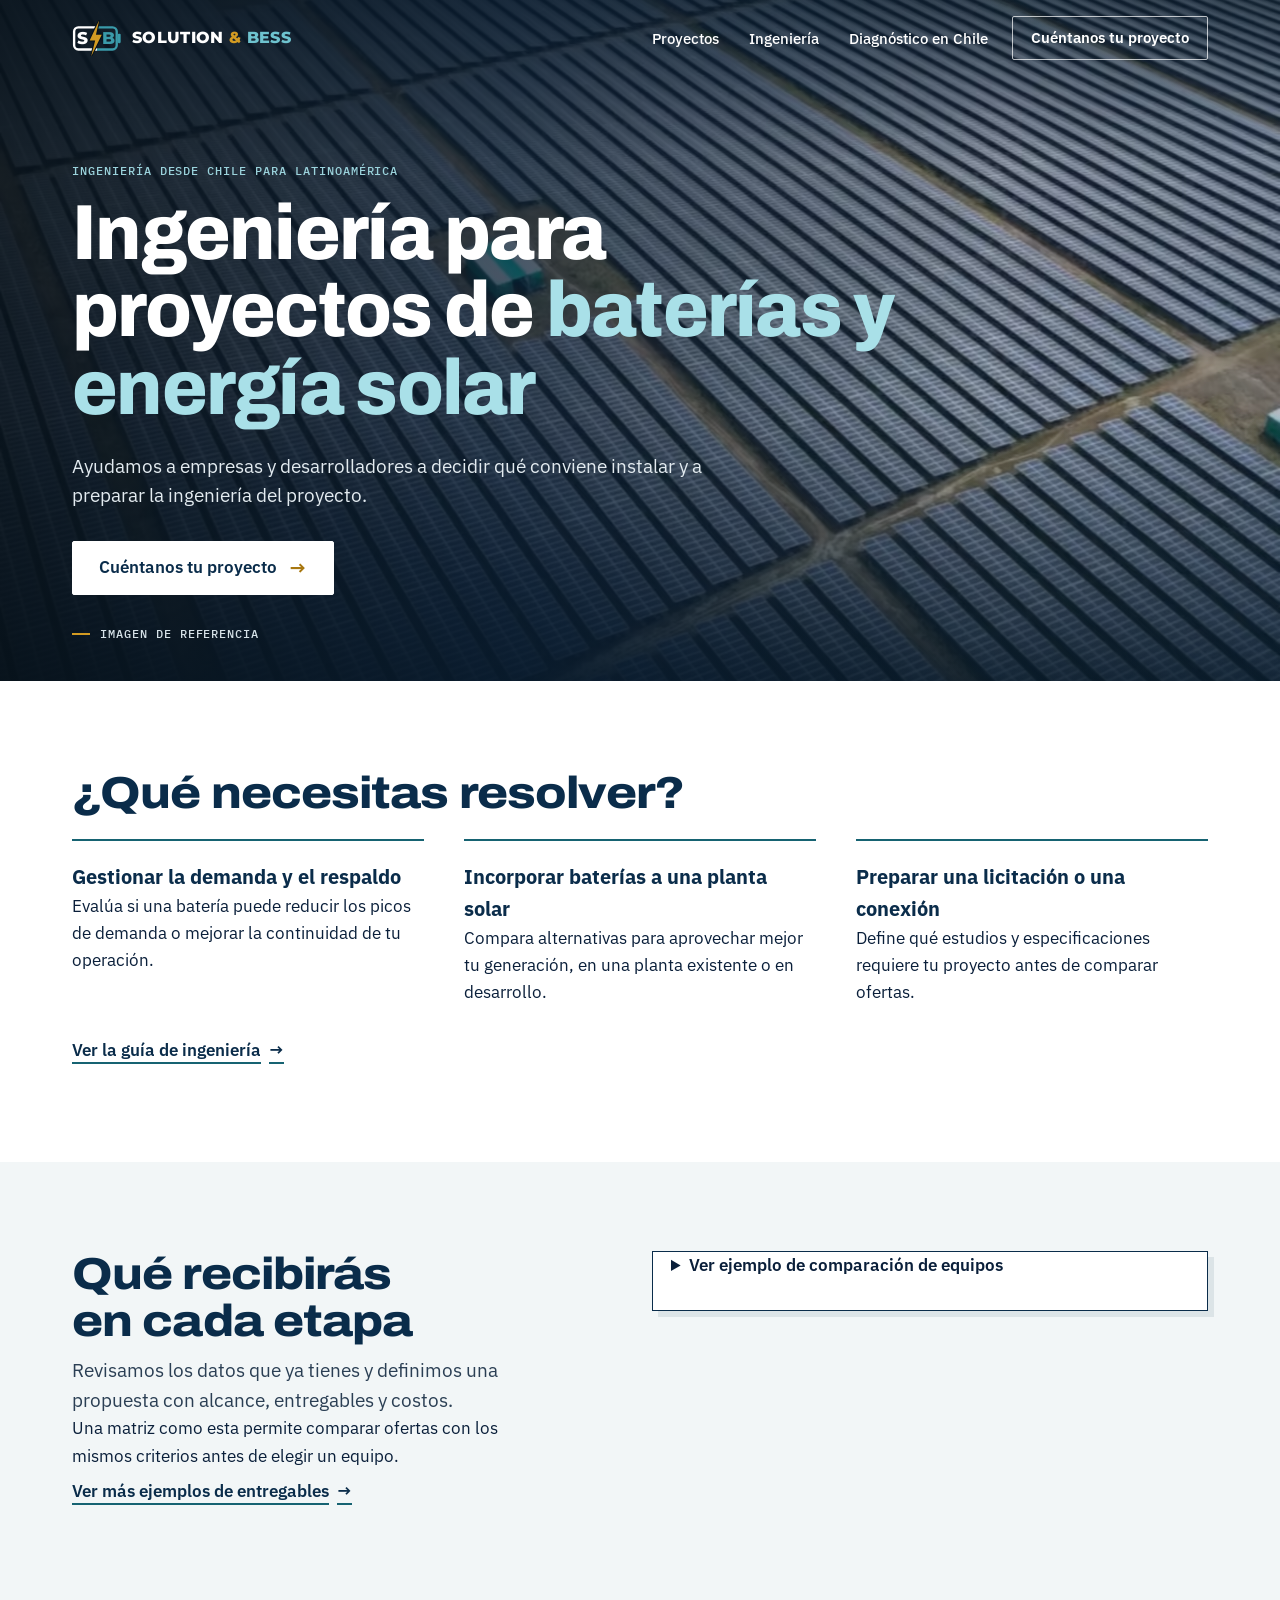
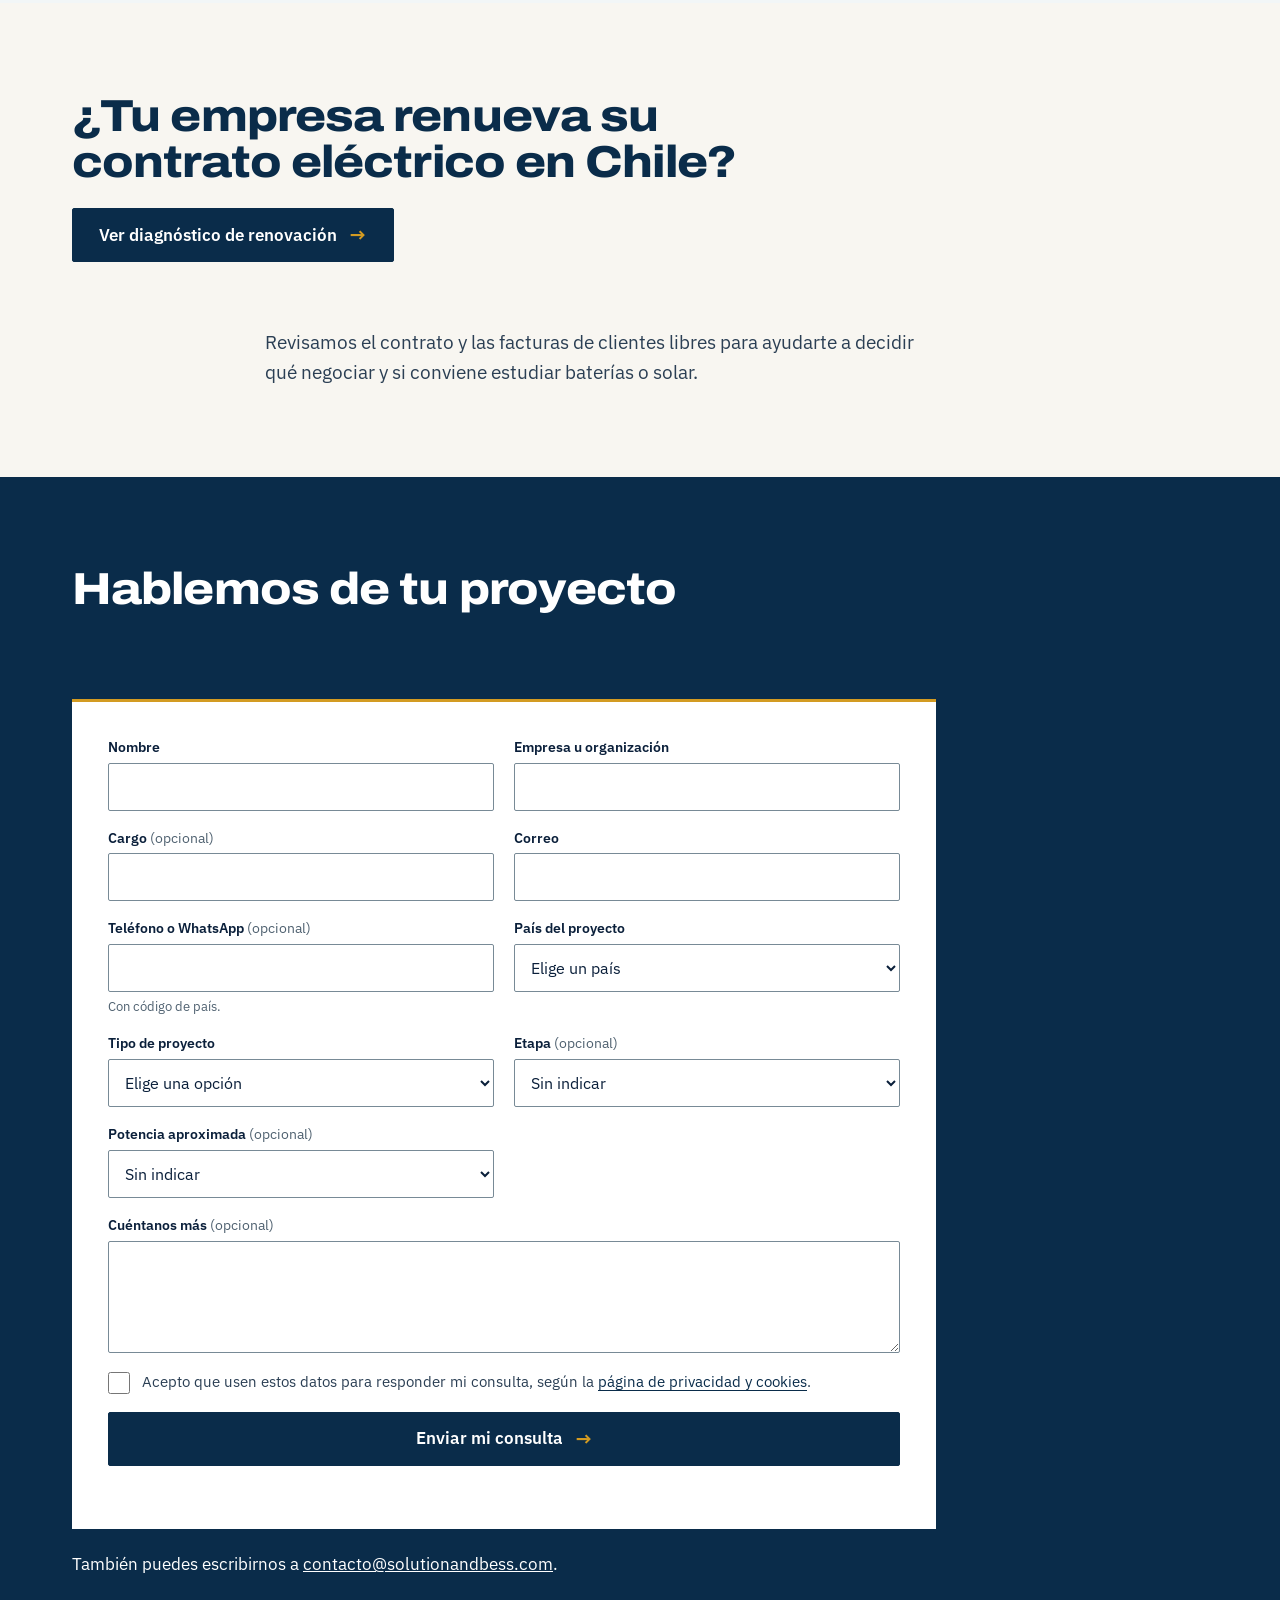
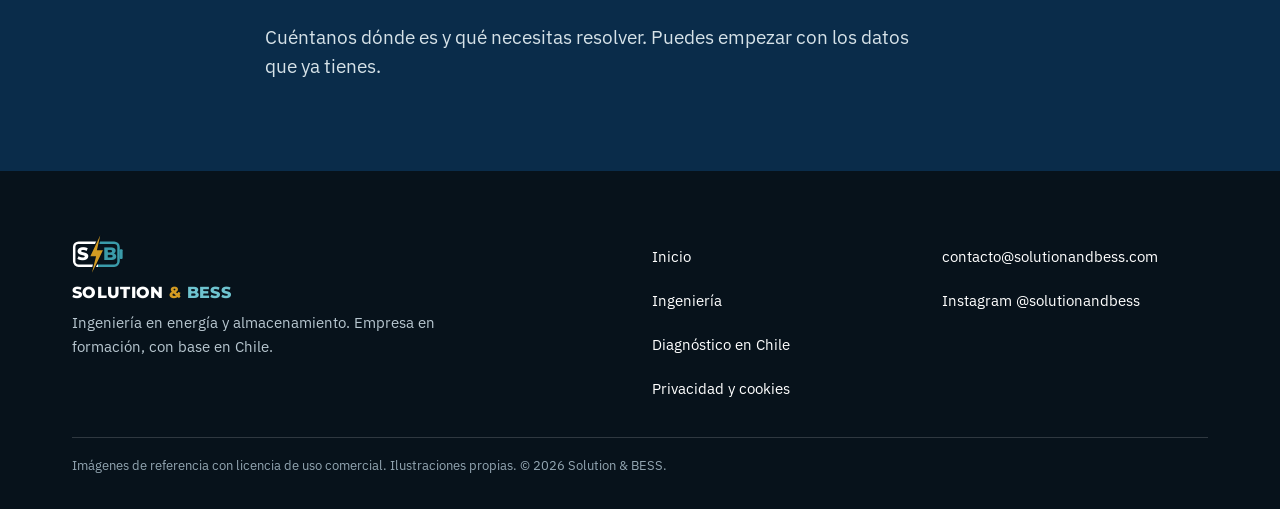
==== commit 9f138ba4: "Acortar la portada y aclarar privacidad y formularios" ====
--- a/index.html
+++ b/index.html
@@ -12,7 +12,7 @@
 <meta property="og:locale" content="es_LA">
 <meta property="og:url" content="https://solutionandbess.com/">
 <meta property="og:title" content="Ingeniería para tu proyecto de baterías, solar o híbrido en Latinoamérica">
-<meta property="og:description" content="Trae la idea, el terreno o el problema de demanda. Lo convertimos en un proyecto dimensionado, especificado y listo para licitar, construir y conectar.">
+<meta property="og:description" content="Ingeniería de baterías y energía solar para ayudar a empresas y desarrolladores a tomar decisiones de proyecto.">
 <meta property="og:image" content="https://solutionandbess.com/assets/compartir.jpg">
 <meta property="og:image:width" content="1200">
 <meta property="og:image:height" content="630">
@@ -29,9 +29,7 @@
 <link rel="stylesheet" href="https://fonts.googleapis.com/css2?family=Archivo:wdth,wght@62..125,400..900&family=IBM+Plex+Mono:wght@500&family=IBM+Plex+Sans:wght@400;500;600&family=Montserrat:wght@800&display=swap">
 <link rel="stylesheet" href="/estilos.css">
 <script src="/js/base.js" defer></script>
-<script src="/js/usos.js" defer></script>
-<script src="/js/predimensionar.js" defer></script>
-<script src="/js/latam.js" defer></script>
+<script src="/js/portada.js" defer></script>
 <script src="/js/proyecto.js" defer></script>
 <script type="application/ld+json">
 {
@@ -46,9 +44,16 @@
       "logo": "https://solutionandbess.com/assets/icono-512.png",
       "image": "https://solutionandbess.com/assets/compartir.jpg",
       "description": "Firma de ingeniería en energía y almacenamiento, con base en Chile, para proyectos de baterías (BESS), parques solares y sistemas híbridos en Latinoamérica.",
-      "areaServed": ["Argentina", "Bolivia", "Brasil", "Chile", "Colombia", "Costa Rica", "Ecuador", "El Salvador", "Guatemala", "Honduras", "México", "Nicaragua", "Panamá", "Paraguay", "Perú", "Puerto Rico", "República Dominicana", "Uruguay", "Venezuela"],
-      "knowsAbout": ["Sistemas de almacenamiento de energía con baterías (BESS)", "Plantas fotovoltaicas", "Sistemas híbridos y microrredes", "Estudios eléctricos y de conexión", "Especificación técnica de equipos"],
-      "sameAs": ["https://www.instagram.com/solutionandbess/"]
+      "knowsAbout": [
+        "Sistemas de almacenamiento de energía con baterías (BESS)",
+        "Plantas fotovoltaicas",
+        "Sistemas híbridos y microrredes",
+        "Estudios eléctricos y de conexión",
+        "Especificación técnica de equipos"
+      ],
+      "sameAs": [
+        "https://www.instagram.com/solutionandbess/"
+      ]
     },
     {
       "@type": "WebSite",
@@ -56,67 +61,25 @@
       "url": "https://solutionandbess.com/",
       "name": "Solution & BESS",
       "inLanguage": "es",
-      "publisher": { "@id": "https://solutionandbess.com/#organizacion" }
+      "publisher": {
+        "@id": "https://solutionandbess.com/#organizacion"
+      }
     },
     {
       "@type": "Service",
       "name": "Ingeniería para proyectos de baterías, solar e híbridos",
       "serviceType": "Ingeniería en energía y almacenamiento",
-      "provider": { "@id": "https://solutionandbess.com/#organizacion" },
-      "areaServed": "Latinoamérica",
-      "hasOfferCatalog": {
-        "@type": "OfferCatalog",
-        "name": "Tipos de proyecto",
-        "itemListElement": [
-          { "@type": "Offer", "itemOffered": { "@type": "Service", "name": "Almacenamiento con baterías (BESS)" } },
-          { "@type": "Offer", "itemOffered": { "@type": "Service", "name": "Parques solares y plantas fotovoltaicas" } },
-          { "@type": "Offer", "itemOffered": { "@type": "Service", "name": "Sistemas híbridos y microrredes" } },
-          { "@type": "Offer", "itemOffered": { "@type": "Service", "name": "Estudios eléctricos y de conexión" } },
-          { "@type": "Offer", "itemOffered": { "@type": "Service", "name": "Especificación y compra de equipos" } },
-          { "@type": "Offer", "itemOffered": { "@type": "Service", "name": "Evaluación técnico-económica" } }
-        ]
-      }
-    },
-    {
-      "@type": "FAQPage",
-      "@id": "https://solutionandbess.com/#preguntas",
-      "mainEntity": [
-        { "@type": "Question", "name": "¿Quiénes están detrás de Solution & BESS?", "acceptedAnswer": { "@type": "Answer", "text": "Somos una firma nueva de ingeniería en energía y almacenamiento, con base en Chile. Por eso publicamos el método, ejemplos de entregables y los supuestos de cálculo: para que puedas evaluar cómo trabajamos antes de contratar. Estamos constituyendo la sociedad y publicaremos aquí su razón social." } },
-        { "@type": "Question", "name": "¿Cuánto cuesta la ingeniería?", "acceptedAnswer": { "@type": "Answer", "text": "Depende del alcance. Después de la conversación inicial recibes una propuesta por etapa, con precio, entregables y plazos. La conversación y la propuesta no te comprometen a contratar." } },
-        { "@type": "Question", "name": "¿Cuánto cuesta un sistema de baterías y cuánto voy a ahorrar?", "acceptedAnswer": { "@type": "Answer", "text": "No damos cifras sin ver los datos de tu proyecto. El costo depende de la potencia, las horas de almacenamiento, el fabricante, las obras de conexión, la logística y los impuestos de cada país. El beneficio depende de tu tarifa o tu contrato y de tu perfil de consumo. Eso es justamente lo que responde la prefactibilidad." } },
-        { "@type": "Question", "name": "¿Qué hacen con mis documentos?", "acceptedAnswer": { "@type": "Answer", "text": "Los usamos sólo para tu proyecto. No los entregamos a fabricantes, suministradores ni otros terceros sin tu autorización; sólo los alojan los proveedores de servicios que describe la política de privacidad. Si lo prefieres, firmamos un acuerdo de confidencialidad antes de recibirlos." } },
-        { "@type": "Question", "name": "¿En qué países trabajan?", "acceptedAnswer": { "@type": "Answer", "text": "Tenemos base en Chile y atendemos proyectos de toda Latinoamérica. Trabajamos en remoto y viajamos cuando el proyecto lo pide. En cada encargo empezamos por la norma técnica del país y los requisitos de su operador." } },
-        { "@type": "Question", "name": "¿Quién firma los estudios que exige mi país?", "acceptedAnswer": { "@type": "Answer", "text": "Depende del país y del trámite: algunos estudios deben llevar la firma de un profesional habilitado localmente. Lo revisamos en la primera conversación y la propuesta lo deja por escrito." } },
-        { "@type": "Question", "name": "¿Trabajan con una sola marca de baterías?", "acceptedAnswer": { "@type": "Answer", "text": "No. Trabajamos con equipos de varios fabricantes, entre ellos HiTHIUM, Jinko ESS, CORNEX, Kehua y SOFAR, y los elegimos según los requisitos de cada proyecto. Si tu proyecto exige otro fabricante o una licitación abierta, la especificación se escribe por requisitos y comparamos todas las ofertas con la misma matriz." } },
-        { "@type": "Question", "name": "¿Qué información necesito para que evalúen mi proyecto?", "acceptedAnswer": { "@type": "Answer", "text": "Para una empresa: consumos, facturas o recibos de los últimos 12 meses (mejor si hay perfil horario o cada 15 minutos), la tarifa o el contrato vigente, la potencia conectada y el objetivo del proyecto. Para un parque: ubicación, potencia prevista, punto de conexión y etapa de desarrollo. Si te falta algo, empezamos con lo que tengas." } },
-        { "@type": "Question", "name": "¿Qué estudios eléctricos se necesitan para conectar un proyecto?", "acceptedAnswer": { "@type": "Answer", "text": "Los habituales son flujo de carga, cortocircuito, coordinación de protecciones y, según el caso, estabilidad y calidad de energía. El nombre del trámite y el organismo cambian en cada país." } },
-        { "@type": "Question", "name": "¿Se pueden agregar baterías a un parque solar que ya opera?", "acceptedAnswer": { "@type": "Answer", "text": "Técnicamente sí. Depende de la regulación del país y de las condiciones de conexión del parque: puede exigir nuevos estudios y cambiar su régimen comercial. Conviene revisar el caso antes de invertir." } },
-        { "@type": "Question", "name": "¿Qué etapas de ingeniería tiene un proyecto?", "acceptedAnswer": { "@type": "Answer", "text": "Prefactibilidad y dimensionamiento; ingeniería conceptual y básica; estudios y conexión; especificación y compra; y detalle, obra y puesta en marcha. Puedes contratar una etapa o varias; cada una se cotiza por separado." } },
-        { "@type": "Question", "name": "¿Qué es un BESS?", "acceptedAnswer": { "@type": "Answer", "text": "Un BESS (sistema de almacenamiento de energía con baterías) guarda electricidad para entregarla después. Lo forman las celdas y sus módulos, el sistema que las gestiona (BMS), el conversor que une la corriente continua con la alterna (PCS), el sistema de gestión de energía (EMS), la transformación, las protecciones y la climatización." } },
-        { "@type": "Question", "name": "¿Qué diferencia hay entre la potencia (MW) y la energía (MWh) de una batería?", "acceptedAnswer": { "@type": "Answer", "text": "La potencia (MW) dice cuánto puede entregar en un instante. La energía (MWh) dice cuánto puede entregar en total: dividida por la potencia, da la duración. Un sistema de 10 MW y 40 MWh útiles entrega 10 MW durante 4 horas. La energía instalada es algo mayor que la útil. El tamaño se define a partir del uso y del perfil de carga, no del catálogo." } }
-      ]
+      "provider": {
+        "@id": "https://solutionandbess.com/#organizacion"
+      },
+      "areaServed": "Latinoamérica"
     }
   ]
 }
 </script>
 </head>
-<body>
-
+<body class="inicio-breve">
 <a class="saltar" href="#contenido">Saltar al contenido</a>
-
-<!-- Simbología eléctrica propia (IEC), reutilizada por los dibujos de la página -->
-<svg class="simbolos" width="0" height="0" aria-hidden="true" focusable="false">
- <defs>
-  <g id="s-int"><path d="M0 0V8M-3.6 4.4l7.2 7.2M3.6 4.4l-7.2 7.2M0 34V26L-9.5 9.5"/></g>
-  <g id="s-sec"><path d="M0 0V8M-5 8H5M0 34V26L-9.5 9.5"/></g>
-  <g id="s-tr"><path d="M0 0V5M0 39V44"/><circle cx="0" cy="15" r="10"/><circle cx="0" cy="29" r="10"/></g>
-  <g id="s-inv"><rect class="relleno" x="-20" y="-20" width="40" height="40"/><path d="M-20 20L20 -20M-14 -12h10M4 11q2.5 -5 5 0t5 0"/><path d="M-14 -8h10" stroke-dasharray="2.5 1.25"/></g>
-  <g id="s-inv-ca"><rect class="relleno" x="-20" y="-20" width="40" height="40"/><path d="M-20 20L20 -20M4 8h10M-14 -11q2.5 -5 5 0t5 0"/><path d="M4 12h10" stroke-dasharray="2.5 1.25"/></g>
-  <g id="s-fv"><path d="M-25 -18V-23H35V13H30"/><rect class="relleno" x="-30" y="-18" width="60" height="36"/><path d="M-30 -18L-12 0L-30 18"/></g>
-  <g id="s-bat"><path d="M-9 -10H9M-9 5H9"/><path d="M-4.5 -5H4.5M-4.5 10H4.5" stroke-width="3.2"/><path d="M0 -5V5" stroke-dasharray="1.6 2.2"/></g>
- </defs>
-</svg>
-
 <header class="barra" id="barra">
  <div class="barra-fila">
   <a class="marca" href="#inicio" aria-label="Solution &amp; BESS, inicio">
@@ -139,38 +102,28 @@
    <span class="ln">SOLUTION <i>&amp;</i> <b>BESS</b></span>
   </a>
 
-  <nav class="menu" aria-label="Secciones">
+  <nav class="menu" aria-label="Navegación principal">
    <a href="#proyectos">Proyectos</a>
-   <a href="#usos">Usos</a>
-   <a href="#metodo">Método</a>
-   <a href="#tecnologia">Tecnología</a>
-   <a href="#latinoamerica">Latinoamérica</a>
-   <a href="#preguntas">Preguntas</a>
+   <a href="/ingenieria">Ingeniería</a>
+   <a href="/diagnostico-renovacion">Diagnóstico en Chile</a>
   </nav>
 
-  <a class="boton chico barra-boton" href="#contacto" aria-label="Cuéntanos tu proyecto"><span class="bb-l">Cuéntanos tu proyecto</span><span class="bb-c">Tu proyecto</span></a>
+  <a class="boton chico barra-boton" href="#f-nombre" aria-label="Cuéntanos tu proyecto"><span class="bb-l">Cuéntanos tu proyecto</span><span class="bb-c">Tu proyecto</span></a>
 
   <details class="menu-movil">
    <summary><span class="rayas" aria-hidden="true"></span>Menú</summary>
-   <nav class="menu-movil-panel" aria-label="Secciones, menú de celular">
+   <nav class="menu-movil-panel" aria-label="Navegación móvil">
     <a href="#proyectos">Proyectos</a>
-    <a href="/diagnostico-renovacion">Diagnóstico de renovación (Chile)</a>
-    <a href="#usos">Usos de una batería</a>
-    <a href="#estimador">Estima el tamaño</a>
-    <a href="#metodo">Método</a>
-    <a href="#tecnologia">Tecnología</a>
-    <a href="#latinoamerica">Latinoamérica</a>
-    <a href="#preguntas">Preguntas</a>
-    <a class="boton" href="#contacto">Cuéntanos tu proyecto <span class="fl" aria-hidden="true">→</span></a>
+    <a href="/ingenieria">Ingeniería</a>
+    <a href="/diagnostico-renovacion">Diagnóstico en Chile</a>
+    <a class="boton" href="#f-nombre">Cuéntanos tu proyecto <span class="fl" aria-hidden="true">→</span></a>
    </nav>
   </details>
  </div>
 </header>
 
 <main id="contenido">
-
-<!-- ================= PORTADA ================= -->
-<section class="portada" id="inicio" aria-labelledby="titular">
+<section class="portada portada-breve" id="inicio" aria-labelledby="titular">
  <div class="portada-medio">
   <picture>
    <source media="(max-width: 899px)" type="image/avif" srcset="/assets/portada-movil.avif" width="810" height="1080">
@@ -186,385 +139,44 @@
 
  <div class="reticula portada-cuerpo">
   <div class="portada-texto">
-   <p class="ceja"><span>Ingeniería en energía y almacenamiento</span> <span class="sep" aria-hidden="true">·</span> <span>Latinoamérica</span></p>
-   <h1 class="titular" id="titular"><span class="l">Ingeniería para tu proyecto</span> <span class="l">de <em>baterías, solar o híbrido</em></span> <span class="l">en Latinoamérica</span></h1>
-   <p class="bajada">Trae la idea, el terreno o el problema de demanda. Lo convertimos en un proyecto dimensionado, especificado y listo para licitar, construir y conectar.</p>
+   <p class="ceja">Ingeniería desde Chile para Latinoamérica</p>
+   <h1 class="titular" id="titular">Ingeniería para proyectos de <em>baterías y energía solar</em></h1>
+   <p class="bajada">Ayudamos a empresas y desarrolladores a decidir qué conviene instalar y a preparar la ingeniería del proyecto.</p>
    <div class="acciones">
-    <a class="boton claro" href="#contacto">Cuéntanos tu proyecto <span class="fl" aria-hidden="true">→</span></a>
-    <a class="enlace" href="#metodo">Cómo trabajamos</a>
+    <a class="boton claro" href="#f-nombre">Cuéntanos tu proyecto <span class="fl" aria-hidden="true">→</span></a>
    </div>
   </div>
-
-  <aside class="inicio-pasos" aria-labelledby="t-inicio-pasos">
-   <h2 id="t-inicio-pasos">Así empezamos</h2>
-   <ol>
-    <li>Nos cuentas el proyecto, con los datos que tengas.</li>
-    <li>Conversamos 30 minutos.</li>
-    <li>Recibes una propuesta con alcance, entregables, plazos y precio.</li>
-   </ol>
-  </aside>
- </div>
-
+ </div>
  <div class="reticula portada-pie">
   <div class="portada-rotulos">
    <p class="rotulo">Imagen de referencia</p>
    <button class="pausa" type="button" hidden data-pausado="false"><span class="pausa-icono" aria-hidden="true"></span><span class="pausa-texto">Pausar video</span></button>
   </div>
-  <ul class="hechos">
-   <li>Base en Chile, para proyectos de toda Latinoamérica</li>
-   <li>Baterías (BESS), solar e híbridos</li>
-   <li>De la prefactibilidad a la puesta en marcha</li>
-   <li>Normas IEC, IEEE, UL y NFPA como referencia</li>
+ </div>
+</section>
+
+<section class="seccion seccion-breve" id="proyectos" aria-labelledby="t-proyectos">
+ <div class="reticula">
+  <h2 class="tit" id="t-proyectos">¿Qué necesitas resolver?</h2>
+  <ul class="necesidades">
+   <li><h3>Gestionar la demanda y el respaldo</h3><p>Evalúa si una batería puede reducir los picos de demanda o mejorar la continuidad de tu operación.</p></li>
+   <li><h3>Incorporar baterías a una planta solar</h3><p>Compara alternativas para aprovechar mejor tu generación, en una planta existente o en desarrollo.</p></li>
+   <li><h3>Preparar una licitación o una conexión</h3><p>Define qué estudios y especificaciones requiere tu proyecto antes de comparar ofertas.</p></li>
   </ul>
- </div>
-</section>
-
-<!-- ================= FABRICANTES ================= -->
-<section class="fabricantes" aria-labelledby="t-fabricantes">
- <div class="reticula">
-  <h2 class="etiqueta" id="t-fabricantes">Trabajamos con equipos de</h2>
-  <ul class="marcas">
-   <li>HiTHIUM</li>
-   <li>Jinko ESS</li>
-   <li>CORNEX</li>
-   <li>Kehua</li>
-   <li>SOFAR</li>
-  </ul>
-  <p class="nota">Marcas de sus respectivos titulares. Su mención no implica representación, distribución ni respaldo. <a href="#tecnologia">Cómo elegimos los equipos</a></p>
- </div>
-</section>
-
-<aside class="aviso-chile" aria-label="Servicio para Chile">
- <div class="reticula">
-  <p>¿Cliente libre en Chile con el contrato eléctrico por vencer? <a href="/diagnostico-renovacion">Ver el Diagnóstico de renovación <span aria-hidden="true">→</span></a></p>
- </div>
-</aside>
-
-<!-- ================= 01 PROYECTOS ================= -->
-<section class="seccion" id="proyectos" aria-labelledby="t-proyectos">
- <div class="reticula cabecera">
-  <p class="num" aria-hidden="true">01</p>
-  <p class="etiqueta">Proyectos</p>
-  <h2 class="tit" id="t-proyectos">Qué proyectos puedes traer</h2>
-  <p class="entrada">Seis tipos de encargo, solos o combinados. Si el tuyo no está en la lista, cuéntanos de todos modos.</p>
- </div>
- <div class="reticula">
-  <ol class="encargos">
-   <li>
-    <h3>Almacenamiento con baterías (BESS)</h3>
-    <p>Dimensionamiento, casos de uso, especificación técnica y evaluación de ofertas para sistemas de almacenamiento, desde un gabinete industrial hasta una planta a escala de red.</p>
-    <ul class="entregas" aria-label="Entregas típicas"><li>Memoria de dimensionamiento</li><li>Especificación técnica</li><li>Comparación de ofertas</li></ul>
-   </li>
-   <li>
-    <h3>Parques solares y plantas fotovoltaicas</h3>
-    <p>Prefactibilidad, diseño eléctrico, estimación de producción e ingeniería para generación solar conectada a la red o para consumo propio.</p>
-    <ul class="entregas" aria-label="Entregas típicas"><li>Estudio de prefactibilidad</li><li>Estimación de producción</li><li>Planos y memorias</li></ul>
-   </li>
-   <li>
-    <h3>Sistemas híbridos y microrredes</h3>
-    <p>Solar, baterías y generación de respaldo que operan de forma coordinada: para sitios con red débil, operación aislada o gestión de la demanda.</p>
-    <ul class="entregas" aria-label="Entregas típicas"><li>Arquitectura del sistema</li><li>Filosofía de control</li><li>Análisis de operación</li></ul>
-   </li>
-   <li>
-    <h3>Estudios eléctricos y de conexión</h3>
-    <p>Flujo de carga, cortocircuito, coordinación de protecciones y los estudios que pida el operador o la distribuidora de tu país para conectar (o interconectar) el proyecto.</p>
-    <ul class="entregas" aria-label="Entregas típicas"><li>Informes de estudio</li><li>Diagrama unifilar</li><li>Respuesta a observaciones</li></ul>
-   </li>
-   <li>
-    <h3>Especificación y compra de equipos</h3>
-    <p>Pliego técnico, comparación de ofertas de fabricantes, revisión de garantías y acompañamiento en las pruebas de fábrica y de sitio.</p>
-    <ul class="entregas" aria-label="Entregas típicas"><li>Pliego técnico</li><li>Matriz de comparación</li><li>Protocolos de prueba</li></ul>
-   </li>
-   <li>
-    <h3>Evaluación técnico-económica</h3>
-    <p>Qué solución conviene estudiar y cuál no: alternativas comparadas, con los supuestos a la vista y la sensibilidad a los datos que más pesan.</p>
-    <ul class="entregas" aria-label="Entregas típicas"><li>Alternativas comparadas</li><li>Supuestos</li><li>Recomendación</li></ul>
-   </li>
-  </ol>
- </div>
-</section>
-
-<!-- ================= 02 USOS ================= -->
-<section class="seccion fondo-suave" id="usos" aria-labelledby="t-usos">
- <div class="reticula cabecera">
-  <p class="num" aria-hidden="true">02</p>
-  <p class="etiqueta">Usos de una batería</p>
-  <h2 class="tit" id="t-usos"><span class="fr">Una batería hace varias cosas.</span> <span class="fr">La ingeniería decide cuáles sirven a tu proyecto.</span></h2>
-  <p class="entrada">Elige un uso para ver cómo opera el sistema y qué se define en el diseño. Las curvas son ilustrativas.</p>
- </div>
- <div class="reticula">
-  <div class="usos" data-usos>
-
-   <section class="uso" id="uso-recorte" data-uso>
-    <div class="uso-texto">
-     <h3>Recorte de punta</h3>
-     <p class="alias">También se dice recorte de picos o <i lang="en">peak shaving</i>.</p>
-     <dl>
-      <div><dt>Qué hace</dt><dd>La batería se descarga cuando tu demanda se acerca a un límite. El medidor registra una demanda máxima menor.</dd></div>
-      <div><dt>Cuándo aplica</dt><dd>Si tu tarifa o tu contrato cobra por potencia o por demanda máxima.</dd></div>
-      <div><dt>Qué definimos en ingeniería</dt><dd>Potencia y horas de la batería, umbral de recorte y lógica de control.</dd></div>
-     </dl>
-    </div>
-    <figure class="viz" data-viz="recorte" hidden>
-     <p class="viz-titulo">Demanda de una planta durante un día <span>kW</span></p>
-     <figcaption>Curva ilustrativa: no corresponde a un cliente ni a un resultado garantizado.</figcaption>
-    </figure>
-   </section>
-
-   <section class="uso" id="uso-desplazamiento" data-uso>
-    <div class="uso-texto">
-     <h3>Desplazamiento de energía</h3>
-     <dl>
-      <div><dt>Qué hace</dt><dd>Carga cuando la energía sobra o cuesta menos, y entrega cuando falta o cuesta más.</dd></div>
-      <div><dt>Cuándo aplica</dt><dd>Si tu precio cambia por bloque horario o participas en un mercado mayorista.</dd></div>
-      <div><dt>Qué definimos en ingeniería</dt><dd>Ciclos por día, energía útil, degradación esperada y reglas de despacho.</dd></div>
-     </dl>
-    </div>
-    <figure class="viz" data-viz="desplazamiento" hidden>
-     <p class="viz-titulo">Compra de energía a la red durante un día <span>kW</span></p>
-     <figcaption>Curva ilustrativa: no corresponde a un cliente ni a un resultado garantizado.</figcaption>
-    </figure>
-   </section>
-
-   <section class="uso" id="uso-solar" data-uso>
-    <div class="uso-texto">
-     <h3>Solar con almacenamiento</h3>
-     <dl>
-      <div><dt>Qué hace</dt><dd>Guarda la generación solar que al mediodía no puedes consumir ni inyectar, y la entrega por la tarde y la noche.</dd></div>
-      <div><dt>Cuándo aplica</dt><dd>Parques con límites de inyección o contratos por bloque horario, y empresas con generación solar propia.</dd></div>
-      <div><dt>Qué definimos en ingeniería</dt><dd>Acople en corriente continua o alterna, relación entre potencia solar y batería, y condiciones de conexión.</dd></div>
-     </dl>
-    </div>
-    <figure class="viz" data-viz="solar" hidden>
-     <p class="viz-titulo">Parque solar con límite de inyección <span>MW</span></p>
-     <figcaption>Curva ilustrativa: no corresponde a un proyecto ni a un resultado garantizado.</figcaption>
-    </figure>
-   </section>
-
-   <section class="uso" id="uso-respaldo" data-uso>
-    <div class="uso-texto">
-     <h3>Respaldo y continuidad</h3>
-     <dl>
-      <div><dt>Qué hace</dt><dd>Ante un corte, la batería toma la carga crítica y la sostiene el tiempo para el que fue diseñada. El tiempo de transferencia depende del diseño: desde milisegundos hasta algunos segundos.</dd></div>
-      <div><dt>Cuándo aplica</dt><dd>Procesos que no toleran interrupciones y sitios con red débil. Para autonomías largas se combina con generación.</dd></div>
-      <div><dt>Qué definimos en ingeniería</dt><dd>Cargas críticas, autonomía, tipo y tiempo de transferencia, y operación en isla.</dd></div>
-     </dl>
-    </div>
-    <figure class="viz" data-viz="respaldo" hidden>
-     <p class="viz-titulo">Suministro a la carga crítica durante un corte <span>kW</span></p>
-     <figcaption>Curva ilustrativa: no corresponde a un cliente ni a un resultado garantizado.</figcaption>
-    </figure>
-   </section>
-
-   <section class="uso" id="uso-red" data-uso>
-    <div class="uso-texto">
-     <h3>Servicios de red</h3>
-     <dl>
-      <div><dt>Qué hace</dt><dd>Inyecta o absorbe potencia en menos de un segundo para sostener la frecuencia y la tensión del sistema.</dd></div>
-      <div><dt>Cuándo aplica</dt><dd>Proyectos a escala de red, donde la regulación del país remunera estos servicios.</dd></div>
-      <div><dt>Qué definimos en ingeniería</dt><dd>Requisitos del operador, tiempos de respuesta, modo de control del conversor y pruebas de habilitación.</dd></div>
-     </dl>
-    </div>
-    <figure class="viz" data-viz="red" hidden>
-     <p class="viz-titulo">Frecuencia del sistema tras la salida de una central <span>desviación en Hz</span></p>
-     <figcaption>Curva ilustrativa: no corresponde a un sistema eléctrico real.</figcaption>
-    </figure>
-   </section>
-
-  </div>
- </div>
-</section>
-
-<!-- ================= 03 ESTIMADOR ================= -->
-<section class="seccion fondo-azul" id="estimador" aria-labelledby="t-estimador">
- <div class="reticula cabecera">
-  <p class="num" aria-hidden="true">03</p>
-  <p class="etiqueta">Orden de magnitud</p>
-  <h2 class="tit" id="t-estimador">Estima el tamaño de tu batería</h2>
-  <p class="entrada">Un orden de magnitud para empezar la conversación. No reemplaza un estudio.</p>
- </div>
- <div class="reticula">
-  <div class="predim" data-predim>
-   <form class="predim-entradas" novalidate>
-    <fieldset class="predim-usos">
-     <legend>Uso principal</legend>
-     <label><input type="radio" name="pd_uso" value="recorte" checked><span>Recorte de punta</span></label>
-     <label><input type="radio" name="pd_uso" value="desplazamiento"><span>Desplazamiento de energía</span></label>
-     <label><input type="radio" name="pd_uso" value="solar"><span>Solar con almacenamiento</span></label>
-     <label><input type="radio" name="pd_uso" value="respaldo"><span>Respaldo y continuidad</span></label>
-     <label><input type="radio" name="pd_uso" value="red"><span>Servicios de red</span></label>
-    </fieldset>
-    <div class="campo">
-     <label for="pd-potencia">Potencia a cubrir</label>
-     <div class="con-unidad">
-      <input id="pd-potencia" name="pd_potencia" type="text" inputmode="decimal" autocomplete="off" value="500" aria-describedby="pd-ayuda-potencia pd-aviso">
-      <select id="pd-unidad" name="pd_unidad" aria-label="Unidad de potencia"><option value="kW" selected>kW</option><option value="MW">MW</option></select>
-     </div>
-     <p class="ayuda" id="pd-ayuda-potencia" data-pd="ayuda-potencia">Los kW que quieres recortar de tu demanda máxima.</p>
-    </div>
-    <div class="campo">
-     <label for="pd-horas">Duración <output for="pd-horas" data-pd="horas">2 horas</output></label>
-     <input id="pd-horas" name="pd_horas" type="range" min="0.5" max="8" step="0.5" value="2" aria-describedby="pd-ayuda-horas">
-     <p class="ayuda" id="pd-ayuda-horas" data-pd="ayuda-horas">Punto de partida habitual: de 1 a 2 horas. Depende de cuánto dura tu pico de demanda.</p>
-    </div>
-   </form>
-
-   <div class="predim-salida">
-    <p class="predim-ejemplo" data-pd-ejemplo>Ejemplo: 500 kW durante 2 horas.</p>
-    <dl class="predim-cifras">
-     <div><dt>Potencia del conversor</dt><dd data-pd="pcs">≈ 500 kW</dd></div>
-     <div><dt>Energía útil</dt><dd data-pd="util">1 MWh</dd></div>
-     <div class="principal"><dt>Energía instalada sugerida</dt><dd data-pd="instalada">1,2 a 1,4 MWh</dd></div>
-     <div><dt>Equivale a</dt><dd data-pd="equipos">5 a 6 gabinetes de ≈ 250 kWh</dd></div>
-    </dl>
-    <figure class="predim-barra">
-     <div class="barra-partes" role="img" aria-label="De la energía instalada sugerida, cerca del 70 % es energía útil, cerca del 14 % cubre la ventana de uso y la eficiencia, y cerca del 17 % es reserva para sostenerla con los años.">
-      <span class="parte util"></span><span class="parte margen"></span><span class="parte reserva"></span>
-     </div>
-     <figcaption>
-      <ul>
-       <li><span class="llave util" aria-hidden="true"></span>Energía útil: la que necesitas entregar</li>
-       <li><span class="llave margen" aria-hidden="true"></span>Ventana de uso y eficiencia</li>
-       <li><span class="llave reserva" aria-hidden="true"></span>Reserva para sostenerla con los años</li>
-      </ul>
-     </figcaption>
-    </figure>
-    <p class="predim-aviso" id="pd-aviso" data-pd="aviso" role="status"></p>
-    <p class="oculto" role="status" data-pd="resumen"></p>
-    <button type="button" class="boton claro" data-pd-enviar>Enviar estos datos con mi consulta <span class="fl" aria-hidden="true">→</span></button>
-   </div>
-
-   <p class="supuestos"><b>Supuestos a la vista.</b> Ventana de uso de 90&nbsp;% y eficiencia de descarga de 93&nbsp;%. El valor alto del rango suma 20&nbsp;%: permite seguir entregando la energía útil cuando la capacidad baje a cerca de 83&nbsp;%, sin ampliar el sistema. En cuántos años ocurre depende del equipo y de los ciclos por día. La potencia del conversor es potencia activa (kW); los kVA se definen en la ingeniería. Los equipos de referencia son de dos horas o más: en duraciones menores, la cantidad la fija la potencia. Los tamaños son de referencia: el modelo se define en la ingeniería. La estimación no calcula costos ni ahorros.</p>
-  </div>
- </div>
-</section>
-
-<!-- ================= 04 MÉTODO ================= -->
-<section class="seccion" id="metodo" aria-labelledby="t-metodo">
- <div class="reticula cabecera">
-  <p class="num" aria-hidden="true">04</p>
-  <p class="etiqueta">Método</p>
-  <h2 class="tit" id="t-metodo">Del primer dato a la puesta en marcha</h2>
-  <p class="entrada">La etapa 1 es previa al contrato y termina con la propuesta. De la 2 a la 6 puedes contratar una o varias: cada una se cotiza por separado y cierra con entregables por escrito.</p>
- </div>
- <div class="reticula">
-  <ol class="etapas">
-   <li>
-    <h3><span class="n" aria-hidden="true">1</span>Revisión inicial</h3>
-    <p>Nos cuentas el proyecto y nos envías lo que tengas: consumos, ubicación, punto de conexión. Te decimos qué falta y cómo seguiría.</p>
-    <p class="entregable"><span>Resultado</span>Propuesta con alcance, entregables, plazos y precio, y lista de los datos que faltan</p>
-   </li>
-   <li>
-    <h3><span class="n" aria-hidden="true">2</span>Prefactibilidad y dimensionamiento</h3>
-    <p>Definimos qué tamaño y qué tipo de sistema tiene sentido, con sus supuestos.</p>
-    <p class="entregable"><span>Entregable</span>Memoria de dimensionamiento y alternativas comparadas</p>
-   </li>
-   <li>
-    <h3><span class="n" aria-hidden="true">3</span>Ingeniería conceptual y básica</h3>
-    <p>Arquitectura, diagrama unifilar, disposición de equipos y criterios de diseño.</p>
-    <p class="entregable"><span>Entregable</span>Planos, memorias y bases de diseño</p>
-   </li>
-   <li>
-    <h3><span class="n" aria-hidden="true">4</span>Estudios y conexión</h3>
-    <p>Los estudios eléctricos y la documentación que exige el operador o la distribuidora.</p>
-    <p class="entregable"><span>Entregable</span>Informes de estudio y expediente de conexión</p>
-   </li>
-   <li>
-    <h3><span class="n" aria-hidden="true">5</span>Especificación y compra</h3>
-    <p>Pliego técnico, consultas a fabricantes y comparación de ofertas en igualdad de condiciones.</p>
-    <p class="entregable"><span>Entregable</span>Especificación, matriz de comparación y recomendación</p>
-   </li>
-   <li>
-    <h3><span class="n" aria-hidden="true">6</span>Detalle, obra y puesta en marcha</h3>
-    <p>Ingeniería de detalle, apoyo en obra, pruebas de fábrica y de sitio, y habilitación.</p>
-    <p class="entregable"><span>Entregable</span>Planos para construir, protocolos y actas de prueba</p>
-   </li>
-  </ol>
- </div>
-</section>
-
-<!-- ================= FRANJA ================= -->
-<figure class="franja">
- <picture>
-  <source type="image/avif" srcset="/assets/franja-subestacion-800.avif 800w, /assets/franja-subestacion-1600.avif 1600w" sizes="100vw">
-  <source type="image/webp" srcset="/assets/franja-subestacion-800.webp 800w, /assets/franja-subestacion-1600.webp 1600w" sizes="100vw">
-  <img src="/assets/franja-subestacion-1600.webp" width="1600" height="640" alt="Vista aérea de una subestación eléctrica: pórticos, barras y transformadores." loading="lazy" decoding="async">
- </picture>
- <figcaption class="reticula">
-  <p class="franja-frase">El proyecto termina cuando se conecta. Diseñamos pensando en ese día.</p>
-  <p class="rotulo">Imagen de referencia</p>
- </figcaption>
-</figure>
-
-<!-- ================= 05 ENTREGABLES ================= -->
-<section class="seccion fondo-suave" id="entregables" aria-labelledby="t-entregables">
- <div class="reticula cabecera">
-  <p class="num" aria-hidden="true">05</p>
-  <p class="etiqueta">Entregables</p>
-  <h2 class="tit" id="t-entregables">Así se ve lo que entregamos</h2>
-  <p class="entrada">Cuatro ejemplos ilustrativos, con datos ficticios, del tipo de documento que recibes.</p>
- </div>
- <div class="reticula">
-  <ul class="laminas">
-
-   <li class="lamina">
-    <p class="lamina-cab"><span>SB-EJ-01</span><span>Rev. A</span></p>
-    <h3>Memoria de dimensionamiento</h3>
-    <dl class="lamina-datos">
-     <div><dt>Potencia</dt><dd>2000 kW</dd></div>
-     <div><dt>Duración</dt><dd>4 h</dd></div>
-     <div><dt>Energía útil requerida</dt><dd>8000 kWh</dd></div>
-     <div><dt>Ventana de uso · eficiencia de descarga</dt><dd>90 % · 93 %</dd></div>
-     <div><dt>Capacidad al año 10 (1 ciclo por día)</dt><dd>83 %</dd></div>
-     <div><dt>Energía instalada al inicio</dt><dd>11&#8239;500 kWh</dd></div>
-    </dl>
-    <svg class="lamina-graf" viewBox="0 0 270 150" role="img" aria-label="Gráfico ilustrativo: la energía útil disponible baja de unos 9600 kWh en el año 0 a 8000 kWh en el año 10, que es la energía requerida.">
-     <line x1="8" y1="24" x2="8" y2="118" stroke="#D7E0E4"/><line x1="8" y1="118" x2="262" y2="118" stroke="#D7E0E4"/>
-     <line x1="8" y1="92" x2="262" y2="92" stroke="#0A1F3A" stroke-width="1" stroke-dasharray="3 3" opacity=".7"/>
-     <path d="M8 34 L33.4 44.4 L58.8 52 L84.2 58.6 L109.6 64.4 L135 69.8 L160.4 74.8 L185.8 79.6 L211.2 84 L236.6 88.2 L262 92" fill="none" stroke="#0A8FA3" stroke-width="2" stroke-linecap="round" stroke-linejoin="round"/>
-     <circle cx="8" cy="34" r="4" fill="#0A8FA3" stroke="#FFFFFF" stroke-width="2"/><circle cx="262" cy="92" r="4" fill="#0A8FA3" stroke="#FFFFFF" stroke-width="2"/>
-     <text x="18" y="27" class="g-t">Útil al año 0: 9600 kWh</text>
-     <text x="262" y="109" text-anchor="end" class="g-t">Requerida: 8000 kWh</text>
-     <text x="8" y="138" class="g-e">Año 0</text><text x="262" y="138" text-anchor="end" class="g-e">Año 10</text>
-    </svg>
-    <p class="lamina-pie">Ejemplo ilustrativo · Datos ficticios</p>
-   </li>
-
-   <li class="lamina">
-    <p class="lamina-cab"><span>SB-EJ-02</span><span>Rev. A</span></p>
-    <h3>Diagrama unifilar simplificado</h3>
-    <svg class="sld lamina-unifilar" viewBox="0 0 300 300" role="img" aria-label="Diagrama unifilar simplificado: punto de conexión, interruptor de media tensión, medición, transformador de media a baja tensión, interruptor de baja tensión y barra de baja tensión. De la barra salen las cargas, el conversor con las baterías y el inversor con el campo fotovoltaico.">
-     <g class="pot">
-      <circle cx="140" cy="14" r="8"/><circle class="oro" cx="140" cy="14" r="3.2"/>
-      <path d="M140 56V84M140 162V172M145.5 70H164M151 74.5l3 -9M155.5 74.5l3 -9"/>
-      <use href="#s-int" x="140" y="22"/>
-      <circle cx="140" cy="70" r="5.5"/>
-      <rect class="relleno" x="164" y="58" width="40" height="24"/>
-      <use href="#s-tr" x="140" y="84"/><use href="#s-int" x="140" y="128"/>
-      <path class="barra-bt" d="M30 172H270"/>
-      <path d="M60 172V214M52 205L60 214L68 205"/>
-      <path d="M140 172V182M140 222V232"/>
-      <use href="#s-inv-ca" x="140" y="202"/><use href="#s-bat" x="140" y="242"/>
-      <path d="M228 172V182M228 222V230"/>
-      <use href="#s-inv-ca" x="228" y="202"/><use href="#s-fv" x="228" y="253"/>
-     </g>
-     <g class="rot">
-      <text class="fuerte" x="156" y="18">PUNTO DE CONEXIÓN</text>
-      <text x="156" y="45">INTERRUPTOR MT</text>
-      <text x="184" y="74" text-anchor="middle">kWh</text>
-      <text x="156" y="110">TRANSFORMADOR MT/BT</text>
-      <text x="156" y="151">INTERRUPTOR BT</text>
-      <text class="fuerte" x="30" y="163">BARRA BT</text>
-      <text x="60" y="232" text-anchor="middle">CARGAS</text>
-      <text x="112" y="206" text-anchor="end">PCS</text>
-      <text x="140" y="270" text-anchor="middle">BATERÍAS</text>
-      <text x="230" y="290" text-anchor="middle">CAMPO FV</text>
-     </g>
-    </svg>
-    <p class="lamina-pie">Ejemplo ilustrativo · Esquema sin escala</p>
-   </li>
-
-   <li class="lamina">
+  <p><a class="enlace" href="/ingenieria">Ver la guía de ingeniería <span aria-hidden="true">→</span></a></p>
+ </div>
+</section>
+
+<section class="seccion seccion-breve fondo-suave" id="metodo" aria-labelledby="t-metodo">
+ <div class="reticula metodo-breve">
+  <div>
+   <h2 class="tit" id="t-metodo">Qué recibirás en cada etapa</h2>
+   <p class="entrada">Revisamos los datos que ya tienes y definimos una propuesta con alcance, entregables y costos.</p>
+   <p>Una matriz como esta permite comparar ofertas con los mismos criterios antes de elegir un equipo.</p>
+   <p><a class="enlace" href="/ingenieria#entregables">Ver más ejemplos de entregables <span aria-hidden="true">→</span></a></p>
+  </div>
+  <details class="lamina matriz-breve" id="entregables">
+   <summary>Ver ejemplo de comparación de equipos</summary>
     <p class="lamina-cab"><span>SB-EJ-03</span><span>Rev. A</span></p>
     <h3>Matriz de comparación de ofertas</h3>
     <div class="lamina-tabla">
@@ -581,597 +193,22 @@
      </table>
     </div>
     <p class="lamina-pie">Ejemplo ilustrativo · Ofertas y datos ficticios</p>
-   </li>
-
-   <li class="lamina">
-    <p class="lamina-cab"><span>SB-EJ-04</span><span>Rev. A</span></p>
-    <h3>Índice de un informe de prefactibilidad</h3>
-    <ol class="lamina-indice">
-     <li><span>Antecedentes y datos recibidos</span><span aria-hidden="true">3</span></li>
-     <li><span>Perfil de demanda</span><span aria-hidden="true">5</span></li>
-     <li><span>Alternativas</span><span aria-hidden="true">8</span></li>
-     <li><span>Dimensionamiento</span><span aria-hidden="true">11</span></li>
-     <li><span>Conexión</span><span aria-hidden="true">15</span></li>
-     <li><span>Riesgos y supuestos</span><span aria-hidden="true">18</span></li>
-     <li><span>Próximos pasos</span><span aria-hidden="true">20</span></li>
-    </ol>
-    <p class="lamina-pie">Ejemplo ilustrativo · La extensión depende del proyecto</p>
-   </li>
-
-  </ul>
-  <p class="cta-linea">¿Necesitas un entregable así? <a class="enlace" href="#contacto">Cuéntanos tu proyecto <span aria-hidden="true">→</span></a></p>
- </div>
-</section>
-
-<!-- ================= 06 TECNOLOGÍA ================= -->
-<section class="seccion" id="tecnologia" aria-labelledby="t-tecnologia">
- <div class="reticula cabecera">
-  <p class="num" aria-hidden="true">06</p>
-  <p class="etiqueta">Tecnología</p>
-  <h2 class="tit" id="t-tecnologia">Equipos de varios fabricantes, elegidos según el proyecto</h2>
-  <p class="entrada">La química, la duración, el tipo de conversor, las garantías y el servicio técnico en tu país pesan distinto en cada caso. Por eso no partimos de un catálogo.</p>
- </div>
+  </details>
+ </div>
+</section>
+
+<section class="seccion seccion-breve chile-breve" id="chile" aria-labelledby="t-chile">
  <div class="reticula">
-  <figure class="plano">
-   <!-- Unifilar de escritorio -->
-   <svg class="sld sld-e" viewBox="520 10 710 670" role="img" aria-labelledby="sld-e-t sld-e-d">
-    <title id="sld-e-t">Ilustración esquemática: diagrama unifilar de una planta híbrida solar con baterías</title>
-    <desc id="sld-e-d">Dos campos fotovoltaicos, cada uno con su seccionador de corriente continua y su inversor, se unen en baja tensión y pasan por un transformador y un interruptor hasta la barra de media tensión. Dos contenedores de baterías se unen en corriente continua, pasan por el conversor (PCS), un transformador y un interruptor, y llegan a la misma barra. Desde la barra, un interruptor de media tensión, un transformador de media a alta tensión, un interruptor de alta tensión, la medición y un seccionador llevan al punto de conexión a la red. Un sistema de control (EMS) coordina inversores, conversor y medición.</desc>
-    <g class="zona"><rect x="656" y="40" width="234" height="164" rx="2"/><rect x="972" y="40" width="216" height="164" rx="2"/></g>
-    <g class="guia"><path d="M644 121H706M614 172H698M681 258H768M644 303H768"/></g>
-    <g class="rot">
-     <text class="grupo" x="656" y="30">CAMPO FOTOVOLTAICO</text>
-     <text class="grupo" x="972" y="30">CONTENEDORES DE BATERÍAS</text>
-     <text x="532" y="125">SECCIONADOR CC</text>
-     <text x="532" y="176">INVERSORES</text>
-     <text x="532" y="262">TRANSFORMADOR BT/MT</text>
-     <text x="532" y="307">INTERRUPTOR MT</text>
-     <text class="fuerte" x="532" y="360">BARRA DE MEDIA TENSIÓN</text>
-     <text x="1038" y="176" text-anchor="end">PCS</text>
-     <text x="952" y="387">INTERRUPTOR MT</text>
-     <text x="952" y="481">INTERRUPTOR AT</text>
-     <text x="952" y="436">TRANSFORMADOR MT/AT</text>
-     <text x="916" y="520" text-anchor="end">MEDICIÓN</text>
-     <text x="952" y="561">SECCIONADOR</text>
-     <text class="fuerte" x="912" y="603" text-anchor="end">PUNTO DE CONEXIÓN</text>
-     <text x="912" y="620" text-anchor="end">A LA RED</text>
-    </g>
-    <g class="senal">
-     <rect class="relleno" x="1098" y="499" width="120" height="34" rx="2"/>
-     <path d="M996 516H1098M1196 499V218H754V172H744M874 218V172H864M1110 218V172H1100"/>
-     <text class="grupo" x="1158" y="520" text-anchor="middle">EMS · CONTROL</text>
-    </g>
-    <g class="pot">
-     <path class="fino" d="M668 54L680 66M675.5 65.5L680 66L679.5 61.5M676 44L688 56M683.5 55.5L688 56L687.5 51.5M788 54L800 66M795.5 65.5L800 66L799.5 61.5M796 44L808 56M803.5 55.5L808 56L807.5 51.5"/>
-     <use href="#s-fv" x="724" y="78"/><use href="#s-fv" x="844" y="78"/>
-     <path d="M724 96V104M724 138V152M724 192V232M844 96V104M844 138V152M844 192V232M784 232V236M784 280V286M784 320V356"/>
-     <use href="#s-sec" x="724" y="104"/><use href="#s-sec" x="844" y="104"/>
-     <use href="#s-inv" x="724" y="172"/><use href="#s-inv" x="844" y="172"/>
-     <path class="barra-bt" d="M712 232H856"/>
-     <use href="#s-tr" x="784" y="236"/><use href="#s-int" x="784" y="286"/>
-     <rect class="cont" x="988" y="50" width="64" height="54" rx="3"/><rect class="cont" x="1108" y="50" width="64" height="54" rx="3"/>
-     <path class="cont" d="M988 57H1052M1108 57H1172"/>
-     <use href="#s-bat" x="1020" y="79"/><use href="#s-bat" x="1140" y="79"/>
-     <path d="M1020 89V104M1020 138V144M1140 89V104M1140 138V144M1080 144V152M1080 192V236M1080 280V286M1080 320V356"/>
-     <use href="#s-sec" x="1020" y="104"/><use href="#s-sec" x="1140" y="104"/>
-     <path class="barra-bt" d="M1008 144H1152"/>
-     <use href="#s-inv" x="1080" y="172"/>
-     <path class="fino" d="M1049 163V181M1045.5 167.5L1049 162.5L1052.5 167.5M1045.5 176.5L1049 181.5L1052.5 176.5"/>
-     <use href="#s-tr" x="1080" y="236"/><use href="#s-int" x="1080" y="286"/>
-     <path class="barra-mt" d="M716 356H1170"/>
-     <path d="M932 356V366M932 400V410M932 454V460M932 494V540M932 574V598M937.5 516H956M943 520.5l3 -9M947.5 520.5l3 -9"/>
-     <use href="#s-int" x="932" y="366"/><use href="#s-tr" x="932" y="410"/><use href="#s-int" x="932" y="460"/>
-     <circle cx="932" cy="516" r="5.5"/>
-     <rect class="relleno" x="956" y="504" width="40" height="24"/><text x="976" y="520" text-anchor="middle">kWh</text>
-     <use href="#s-sec" x="932" y="540"/>
-     <circle cx="932" cy="606" r="8"/><circle class="oro" cx="932" cy="606" r="3.2"/>
-     <path d="M932 614V660M924.5 651L932 660L939.5 651"/>
-    </g>
-    <g class="leyenda">
-     <path d="M560 448H592"/><text x="604" y="452">POTENCIA</text>
-     <path class="senal-l" d="M560 470H592"/><text x="604" y="474">CONTROL Y MEDICIÓN</text>
-     <g class="ley-flujo"><path d="M560 492H592"/><path class="oro-l" d="M570 492H582"/><text x="604" y="496">FLUJO DE ENERGÍA</text></g>
-    </g>
-    <g class="cajetin">
-     <rect class="relleno" x="1000" y="606" width="218" height="58"/><path d="M1000 638H1218M1124 638V664"/>
-     <text class="fuerte" x="1010" y="627">ILUSTRACIÓN ESQUEMÁTICA</text>
-     <text x="1010" y="655">PLANTA HÍBRIDA</text><text x="1134" y="655">SIN ESCALA</text>
-    </g>
-    <g aria-hidden="true">
-     <path class="pulso" d="M724 97V232H784V356H932V658"/>
-     <path class="pulso p2" d="M844 97V232H784"/>
-     <path class="pulso p3" d="M1020 90V144H1080V356H932"/>
-     <path class="pulso p4" d="M1140 90V144H1080"/>
-    </g>
-   </svg>
-
-   <!-- Unifilar de celular -->
-   <svg class="sld sld-m" viewBox="0 0 358 574" role="img" aria-label="Ilustración esquemática: diagrama unifilar de una planta híbrida. Un campo fotovoltaico con su inversor y dos contenedores de baterías con su conversor (PCS) llegan, cada uno por su transformador e interruptor, a la barra de media tensión. Desde la barra, un interruptor de media tensión, un transformador, un interruptor de alta tensión, la medición y un seccionador llevan al punto de conexión a la red.">
-    <g class="zona"><rect x="10" y="24" width="198" height="156" rx="2"/><rect x="216" y="24" width="126" height="156" rx="2"/></g>
-    <g class="guia"><path d="M80 208H116M227 208H263M74 253H123M220 253H266"/></g>
-    <g class="pot">
-     <path class="fino" d="M14 48L22 56M17.5 55.5L22 56L21.5 51.5M19 38L27 46M22.5 45.5L27 46L26.5 41.5"/>
-     <use href="#s-fv" x="64" y="58"/>
-     <path d="M64 76V84M64 118V128M64 168V186M64 230V236M64 270V298"/>
-     <use href="#s-sec" x="64" y="84"/><use href="#s-inv" x="64" y="148"/><use href="#s-tr" x="64" y="186"/><use href="#s-int" x="64" y="236"/>
-     <rect class="cont" x="226" y="34" width="48" height="48" rx="3"/><rect class="cont" x="284" y="34" width="48" height="48" rx="3"/>
-     <path class="cont" d="M226 41H274M284 41H332"/>
-     <use href="#s-bat" x="250" y="60"/><use href="#s-bat" x="308" y="60"/>
-     <path d="M250 70V82M308 70V82M250 116V120M308 116V120M279 120V128M279 168V186M279 230V236M279 270V298"/>
-     <use href="#s-sec" x="250" y="82"/><use href="#s-sec" x="308" y="82"/>
-     <path class="barra-bt" d="M240 120H318"/>
-     <use href="#s-inv" x="279" y="148"/><use href="#s-tr" x="279" y="186"/><use href="#s-int" x="279" y="236"/>
-     <path class="barra-mt" d="M24 298H334"/>
-     <path d="M179 298V308M179 342V350M179 394V400M179 434V472M179 506V522M184.5 452H201M190 456.5l3 -9M194.5 456.5l3 -9"/>
-     <use href="#s-int" x="179" y="308"/><use href="#s-tr" x="179" y="350"/><use href="#s-int" x="179" y="400"/>
-     <circle cx="179" cy="452" r="5.5"/>
-     <rect class="relleno" x="201" y="440" width="40" height="24"/>
-     <use href="#s-sec" x="179" y="472"/>
-     <circle cx="179" cy="530" r="8"/><circle class="oro" cx="179" cy="530" r="3.2"/>
-     <path d="M179 538V566M171.5 557L179 566L186.5 557"/>
-    </g>
-    <g class="rot">
-     <text class="grupo" x="10" y="15">CAMPO FV</text>
-     <text class="grupo" x="216" y="15">BATERÍAS</text>
-     <text x="94" y="105">SECCIONADOR CC</text>
-     <text x="94" y="152">INVERSOR</text>
-     <text x="251" y="152" text-anchor="end">PCS</text>
-     <text x="171.5" y="212" text-anchor="middle">TRANSFORMADOR</text>
-     <text x="171.5" y="257" text-anchor="middle">INTERRUPTOR</text>
-     <text class="fuerte" x="171.5" y="285" text-anchor="middle">BARRA DE MEDIA TENSIÓN</text>
-     <text x="199" y="329">INTERRUPTOR MT</text>
-     <text x="199" y="421">INTERRUPTOR AT</text>
-     <text x="199" y="376">TRANSFORMADOR MT/AT</text>
-     <text x="221" y="456" text-anchor="middle">kWh</text>
-     <text x="249" y="456">MEDICIÓN</text>
-     <text x="199" y="493">SECCIONADOR</text>
-     <text class="fuerte" x="199" y="534">PUNTO DE CONEXIÓN</text>
-    </g>
-    <g class="cajetin">
-     <rect class="relleno" x="24" y="384" width="128" height="72"/><path d="M24 431H152"/>
-     <text class="fuerte" x="33" y="404">ILUSTRACIÓN</text><text class="fuerte" x="33" y="420">ESQUEMÁTICA</text>
-     <text x="33" y="448">SIN ESCALA</text>
-    </g>
-    <g aria-hidden="true">
-     <path class="pulso" d="M64 77V298H179V564"/>
-     <path class="pulso p3" d="M250 71V120H279V298H179"/>
-     <path class="pulso p4" d="M308 71V120H279"/>
-    </g>
-   </svg>
-
-   <figcaption>
-    <h3>Dónde entra cada equipo</h3>
-    <dl>
-     <div><dt>Generación</dt><dd>Módulos fotovoltaicos e inversores.</dd></div>
-     <div><dt>Almacenamiento</dt><dd>Celdas, módulos y contenedores de baterías, con su sistema de gestión (BMS).</dd></div>
-     <div><dt>Conversión</dt><dd>El conversor (PCS) une la corriente continua de las baterías con la alterna de la red.</dd></div>
-     <div><dt>Transformación y maniobra</dt><dd>Transformadores, interruptores, seccionadores y protecciones.</dd></div>
-     <div><dt>Control y medición</dt><dd>El sistema de gestión de energía (EMS) coordina todo y responde a lo que pide el operador.</dd></div>
-    </dl>
-    <p class="plano-accion"><button type="button" class="viz-ver-datos" data-flujo hidden>Animar el flujo de energía</button></p>
-    <p class="nota">Ilustración esquemática de una planta híbrida, sin escala. Cada proyecto tiene su propio unifilar.</p>
-   </figcaption>
-  </figure>
-
-  <div class="tabla-fab">
-   <table role="table">
-    <caption class="oculto">Fabricantes de los equipos con los que trabajamos</caption>
-    <thead role="rowgroup"><tr role="row"><th scope="col" role="columnheader">Fabricante</th><th scope="col" role="columnheader">Qué fabrica</th></tr></thead>
-    <tbody role="rowgroup">
-     <tr role="row"><th scope="row" role="rowheader">HiTHIUM</th><td role="cell">Celdas, módulos y sistemas BESS para escala de red, comercial-industrial y residencial.</td></tr>
-     <tr role="row"><th scope="row" role="rowheader">Jinko ESS</th><td role="cell">Filial de almacenamiento de JinkoSolar: sistemas BESS de gran escala y comercial-industriales.</td></tr>
-     <tr role="row"><th scope="row" role="rowheader">CORNEX</th><td role="cell">Celdas de batería y contenedores de baterías para almacenamiento de energía.</td></tr>
-     <tr role="row"><th scope="row" role="rowheader">Kehua</th><td role="cell">Electrónica de potencia: conversores (PCS), inversores fotovoltaicos y sistemas de almacenamiento.</td></tr>
-     <tr role="row"><th scope="row" role="rowheader">SOFAR</th><td role="cell">Inversores fotovoltaicos e híbridos, conversores (PCS) y sistemas de almacenamiento en baterías.</td></tr>
-    </tbody>
-   </table>
-   <p class="nota">Los cinco fabricantes tienen su sede en China. Los mencionamos para indicar con qué equipos trabajamos. Son marcas de sus respectivos titulares; su mención no implica representación, distribución ni respaldo.</p>
-  </div>
-
-  <section class="normas" aria-labelledby="t-normas">
-   <h3 id="t-normas">Normas que usamos como referencia</h3>
-   <p class="normas-entrada">Las aplicamos según el país y el tipo de proyecto. Son marcos de diseño, no certificaciones de nuestra firma.</p>
-   <dl>
-    <div><dt>Seguridad de baterías y sistemas</dt><dd>IEC 62933-5-2 · IEC 62619 · IEC 63056 · UL 9540 · UL 9540A · UL 1973 · NFPA 855</dd></div>
-    <div><dt>Conexión a la red</dt><dd>IEEE 1547 · IEEE 2800 · IEC TS 62786-1 · norma técnica de cada país</dd></div>
-    <div><dt>Plantas fotovoltaicas</dt><dd>IEC 62548-1 · IEC 62446-1 · IEC 61724-1 · IEC 62109</dd></div>
-    <div><dt>Conversión de potencia</dt><dd>IEC 62477-1</dd></div>
-    <div><dt>Comunicaciones y control</dt><dd>IEC 61850 · IEC 60870-5-104</dd></div>
-   </dl>
-  </section>
- </div>
-</section>
-
-<!-- ================= 07 LATINOAMÉRICA ================= -->
-<section class="seccion fondo-azul" id="latinoamerica" aria-labelledby="t-latam">
- <div class="reticula cabecera">
-  <p class="num" aria-hidden="true">07</p>
-  <p class="etiqueta">Latinoamérica</p>
-  <h2 class="tit" id="t-latam">Un proyecto, las reglas de cada país</h2>
-  <p class="entrada">El almacenamiento se regula distinto en cada mercado. En cada encargo empezamos por la norma técnica, los requisitos del operador y el vocabulario de tu país. Trabajamos desde Chile, en remoto, y viajamos al sitio cuando el proyecto lo pide.</p>
- </div>
+  <h2 class="tit" id="t-chile">¿Tu empresa renueva su contrato eléctrico en Chile?</h2>
+  <p class="entrada">Revisamos el contrato y las facturas de clientes libres para ayudarte a decidir qué negociar y si conviene estudiar baterías o solar.</p>
+  <p><a class="boton" href="/diagnostico-renovacion">Ver diagnóstico de renovación <span class="fl" aria-hidden="true">→</span></a></p>
+ </div>
+</section>
+
+<section class="seccion seccion-breve fondo-azul contacto contacto-breve" id="contacto" aria-labelledby="t-contacto">
  <div class="reticula">
-  <div class="latam" data-latam data-inicial="cl">
-
-   <div class="latam-mapa">
-    <p class="rotulo">Esquema: países que atendemos</p>
-    <ul class="mapa-clave">
-     <li><span class="marca-base" aria-hidden="true"></span>Chile, nuestra base</li>
-     <li><span class="marca-pend" aria-hidden="true"></span>Marco regulatorio por revisar</li>
-    </ul>
-    <p class="mapa-ayuda">Elige un país para ver su regulación y cómo se llama allí cada actor.</p>
-    <label class="latam-lista"><span>País</span>
-     <select data-latam-lista>
-      <option value="ar">Argentina</option><option value="bo">Bolivia</option><option value="br">Brasil</option><option value="cl" selected>Chile</option><option value="co">Colombia</option><option value="cr">Costa Rica</option><option value="ec">Ecuador</option><option value="sv">El Salvador</option><option value="gt">Guatemala</option><option value="hn">Honduras</option><option value="mx">México</option><option value="ni">Nicaragua</option><option value="pa">Panamá</option><option value="py">Paraguay</option><option value="pe">Perú</option><option value="pr">Puerto Rico</option><option value="do">República Dominicana</option><option value="uy">Uruguay</option><option value="ve">Venezuela</option>
-     </select>
-    </label>
-    <div class="mapa">
-     <a class="pais" href="#pais-mx" data-pais="mx" aria-label="México (MX)"><abbr title="México">MX</abbr></a>
-     <a class="pais" href="#pais-do" data-pais="do" aria-label="República Dominicana (DO)"><abbr title="República Dominicana">DO</abbr></a>
-     <a class="pais" href="#pais-pr" data-pais="pr" aria-label="Puerto Rico (PR)"><abbr title="Puerto Rico">PR</abbr></a>
-     <a class="pais" href="#pais-gt" data-pais="gt" aria-label="Guatemala (GT)"><abbr title="Guatemala">GT</abbr></a>
-     <a class="pais" href="#pais-hn" data-pais="hn" aria-label="Honduras (HN)"><abbr title="Honduras">HN</abbr></a>
-     <a class="pais" href="#pais-sv" data-pais="sv" aria-label="El Salvador (SV)"><abbr title="El Salvador">SV</abbr></a>
-     <a class="pais" href="#pais-ni" data-pais="ni" aria-label="Nicaragua (NI)"><abbr title="Nicaragua">NI</abbr></a>
-     <a class="pais" href="#pais-cr" data-pais="cr" aria-label="Costa Rica (CR)"><abbr title="Costa Rica">CR</abbr></a>
-     <a class="pais" href="#pais-pa" data-pais="pa" aria-label="Panamá (PA)"><abbr title="Panamá">PA</abbr></a>
-     <a class="pais" href="#pais-ve" data-pais="ve" aria-label="Venezuela (VE)"><abbr title="Venezuela">VE</abbr></a>
-     <a class="pais" href="#pais-co" data-pais="co" aria-label="Colombia (CO)"><abbr title="Colombia">CO</abbr></a>
-     <a class="pais" href="#pais-ec" data-pais="ec" aria-label="Ecuador (EC)"><abbr title="Ecuador">EC</abbr></a>
-     <a class="pais" href="#pais-br" data-pais="br" aria-label="Brasil (BR)"><abbr title="Brasil">BR</abbr></a>
-     <a class="pais" href="#pais-pe" data-pais="pe" aria-label="Perú (PE)"><abbr title="Perú">PE</abbr></a>
-     <a class="pais" href="#pais-bo" data-pais="bo" aria-label="Bolivia (BO)"><abbr title="Bolivia">BO</abbr></a>
-     <a class="pais es-base" href="#pais-cl" data-pais="cl" aria-label="Chile (CL), nuestra base"><abbr title="Chile">CL</abbr></a>
-     <a class="pais" href="#pais-py" data-pais="py" aria-label="Paraguay (PY)"><abbr title="Paraguay">PY</abbr></a>
-     <a class="pais" href="#pais-ar" data-pais="ar" aria-label="Argentina (AR)"><abbr title="Argentina">AR</abbr></a>
-     <a class="pais" href="#pais-uy" data-pais="uy" aria-label="Uruguay (UY)"><abbr title="Uruguay">UY</abbr></a>
-    </div>
-   </div>
-
-   <div class="fichas">
-
-    <article class="ficha" id="pais-cl" data-pais="cl">
-     <h3><span class="iso2" aria-hidden="true">CL</span>Chile</h3>
-     <p class="dato-de">Dato del mercado</p>
-     <p class="dato"><strong>3672&nbsp;MW</strong> (17&#8239;202&nbsp;MWh) de baterías en operación a octubre de 2026, y otros 4837&nbsp;MW en construcción.</p>
-     <p class="fuente">Fuente: <a href="https://cdn.acera.cl/wp-content/uploads/2026/11/2026-10-Boletin-Estadisticas-ACERA.pdf" target="_blank" rel="noopener">ACERA, boletín de estadísticas, octubre de 2026</a></p>
-     <dl class="vocab">
-      <div><dt>Quien contrata su energía libremente</dt><dd>Cliente libre</dd></div>
-      <div><dt>Operador del sistema</dt><dd>Coordinador Eléctrico Nacional</dd></div>
-      <div><dt>Regulador</dt><dd>Comisión Nacional de Energía (CNE)</dd></div>
-      <div><dt>Norma de conexión</dt><dd>Norma Técnica de Seguridad y Calidad de Servicio (NTSyCS)</dd></div>
-     </dl>
-    </article>
-
-    <article class="ficha" id="pais-ar" data-pais="ar">
-     <h3><span class="iso2" aria-hidden="true">AR</span>Argentina</h3>
-     <p class="dato-de">Dato del mercado</p>
-     <p class="dato"><strong class="frase">Dos licitaciones</strong> adjudicaron almacenamiento en baterías: AlmaGBA (713&nbsp;MW, 2025) y AlmaSADI (700,5&nbsp;MW, julio de 2026).</p>
-     <p class="fuente">Fuentes: <a href="https://www.boletinoficial.gob.ar/detalleAviso/primera/344103/20260707" target="_blank" rel="noopener">Boletín Oficial, Resolución SE 155/2026</a> y <a href="https://www.pv-magazine-latam.com/2026/07/08/argentina-adjudica-7005-mw-de-almacenamiento-en-baterias-en-nodos-criticos-del-sadi/" target="_blank" rel="noopener">pv magazine Latinoamérica, 8 de julio de 2026</a></p>
-     <dl class="vocab">
-      <div><dt>Quien contrata su energía libremente</dt><dd>Gran usuario (GUMA, GUME, GUDI)</dd></div>
-      <div><dt>Operador del sistema</dt><dd>CAMMESA</dd></div>
-      <div><dt>Regulador</dt><dd>Ente Nacional Regulador del Gas y la Electricidad</dd></div>
-      <div><dt>Norma de conexión</dt><dd>Los Procedimientos (Res. ex-SEE 61/1992), que administra CAMMESA</dd></div>
-     </dl>
-    </article>
-
-    <article class="ficha" id="pais-br" data-pais="br">
-     <h3><span class="iso2" aria-hidden="true">BR</span>Brasil</h3>
-     <p class="dato-de">Dato del mercado</p>
-     <p class="dato"><strong class="frase">Ley 15.269</strong> de 2025: sumó el almacenamiento a las competencias de ANEEL. Desde el 25 de noviembre de 2027, los consumidores industriales y comerciales de baja tensión podrán elegir a su proveedor; el resto, desde noviembre de 2028.</p>
-     <p class="fuente">Fuentes: <a href="https://www.planalto.gov.br/ccivil_03/_ato2023-2026/2025/lei/L15269.htm" target="_blank" rel="noopener" lang="pt">Presidência da República, Lei 15.269/2025</a> y <a href="https://www.planalto.gov.br/ccivil_03/_ato2023-2026/2026/decreto/D13097.htm" target="_blank" rel="noopener">Decreto 13.097/2026</a></p>
-     <dl class="vocab">
-      <div><dt>Quien contrata su energía libremente</dt><dd lang="pt">Consumidor livre</dd></div>
-      <div><dt>Operador del sistema</dt><dd>ONS</dd></div>
-      <div><dt>Regulador</dt><dd>ANEEL</dd></div>
-      <div><dt>Norma de conexión</dt><dd><span lang="pt">Procedimentos de Rede</span> (ONS) y PRODIST (ANEEL)</dd></div>
-     </dl>
-    </article>
-
-    <article class="ficha" id="pais-mx" data-pais="mx">
-     <h3><span class="iso2" aria-hidden="true">MX</span>México</h3>
-     <p class="dato-de">Dato del mercado</p>
-     <p class="dato"><strong class="frase">Cinco modalidades</strong> para integrar almacenamiento: desde abril de 2026 rigen nuevas disposiciones, con potencia acreditable a partir de tres horas de duración.</p>
-     <p class="fuente">Fuente: <a href="https://dof.gob.mx/nota_detalle.php?codigo=5785045&amp;fecha=16/04/2026" target="_blank" rel="noopener">Diario Oficial de la Federación, 16 de abril de 2026</a></p>
-     <dl class="vocab">
-      <div><dt>Quien contrata su energía libremente</dt><dd>Usuario calificado</dd></div>
-      <div><dt>Operador del sistema</dt><dd>CENACE</dd></div>
-      <div><dt>Regulador</dt><dd>Comisión Nacional de Energía (CNE)</dd></div>
-     </dl>
-    </article>
-
-    <article class="ficha" id="pais-co" data-pais="co">
-     <h3><span class="iso2" aria-hidden="true">CO</span>Colombia</h3>
-     <p class="dato-de">Dato del mercado</p>
-     <p class="dato"><strong class="frase">CREG 101&nbsp;113</strong> de junio de 2026: la resolución define cómo se incorporan las baterías al sistema interconectado.</p>
-     <p class="fuente">Fuente: <a href="https://gestornormativo.creg.gov.co/gestor/entorno/docs/resolucion_creg_101-113_2026.htm" target="_blank" rel="noopener">CREG, Resolución 101 113 de 2026</a></p>
-     <dl class="vocab">
-      <div><dt>Quien contrata su energía libremente</dt><dd>Usuario no regulado</dd></div>
-      <div><dt>Operador del sistema</dt><dd>XM</dd></div>
-      <div><dt>Regulador</dt><dd>CREG</dd></div>
-      <div><dt>Cómo llama la norma a las baterías</dt><dd>SAEB (sistemas de almacenamiento de energía eléctrica con baterías)</dd></div>
-      <div><dt>Norma de conexión</dt><dd>Código de Redes (CREG 025 de 1995) y CREG 060 de 2019</dd></div>
-     </dl>
-    </article>
-
-    <article class="ficha" id="pais-pe" data-pais="pe">
-     <h3><span class="iso2" aria-hidden="true">PE</span>Perú</h3>
-     <p class="dato-de">Dato del mercado</p>
-     <p class="dato"><strong class="frase">Aún en proyecto:</strong> en abril de 2026 el ministerio publicó el proyecto de reglamento de servicios complementarios, que abre su prestación a las baterías.</p>
-     <p class="fuente">Fuentes: <a href="https://www.gob.pe/institucion/minem/normas-legales/8033014-171-2026-minem-dm" target="_blank" rel="noopener">MINEM, Resolución Ministerial 171-2026</a> y <a href="https://www.pv-magazine-latam.com/2026/04/21/el-ministerio-de-energia-y-minas-de-peru-publica-proyecto-de-reglamento-para-impulsar-las-energias-renovables/" target="_blank" rel="noopener">pv magazine Latinoamérica, 21 de abril de 2026</a></p>
-     <dl class="vocab">
-      <div><dt>Quien contrata su energía libremente</dt><dd>Usuario libre</dd></div>
-      <div><dt>Operador del sistema</dt><dd>COES</dd></div>
-      <div><dt>Regulador</dt><dd>Osinergmin</dd></div>
-      <div><dt>Norma de conexión</dt><dd>PR-20 del COES</dd></div>
-     </dl>
-    </article>
-
-    <article class="ficha" id="pais-do" data-pais="do">
-     <h3><span class="iso2" aria-hidden="true">DO</span>República Dominicana</h3>
-     <p class="dato-de">Dato del mercado</p>
-     <p class="dato"><strong class="frase">Hasta 900&nbsp;MW</strong> solares y eólicos con baterías de al menos cuatro horas: la aprobación de las bases de la licitación se informó en noviembre de 2026.</p>
-     <p class="fuente">Fuente: <a href="https://www.pv-magazine-latam.com/2026/11/24/republica-dominicana-aprueba-las-bases-para-licitar-hasta-900-mw-solares-y-eolicos-con-almacenamiento/" target="_blank" rel="noopener">pv magazine Latinoamérica, 24 de noviembre de 2026</a></p>
-     <dl class="vocab">
-      <div><dt>Quien contrata su energía libremente</dt><dd>Usuario no regulado</dd></div>
-      <div><dt>Operador del sistema</dt><dd>Organismo Coordinador</dd></div>
-      <div><dt>Regulador</dt><dd>Superintendencia de Electricidad (SIE)</dd></div>
-      <div><dt>Norma de conexión</dt><dd>Código de Conexión del SENI (SIE)</dd></div>
-     </dl>
-    </article>
-
-    <article class="ficha" id="pais-pa" data-pais="pa">
-     <h3><span class="iso2" aria-hidden="true">PA</span>Panamá</h3>
-     <p class="dato-de">Dato del mercado</p>
-     <p class="dato"><strong class="frase">Dos licitaciones</strong> de potencia y energía para 2027, con participación de baterías, anunció el gobierno en julio de 2026.</p>
-     <p class="fuente">Fuente: <a href="https://www.energia.gob.pa/comunicado-de-prensa-panama-anuncia-dos-nuevas-licitaciones-de-energia-para-2027-y-abre-la-puerta-al-almacenamiento-con-baterias/" target="_blank" rel="noopener">Secretaría Nacional de Energía, 14 de julio de 2026</a></p>
-     <dl class="vocab">
-      <div><dt>Quien contrata su energía libremente</dt><dd>Gran cliente</dd></div>
-      <div><dt>Operador del sistema</dt><dd>Centro Nacional de Despacho (ETESA)</dd></div>
-      <div><dt>Regulador</dt><dd>ASEP</dd></div>
-     </dl>
-    </article>
-
-    <article class="ficha" id="pais-gt" data-pais="gt">
-     <h3><span class="iso2" aria-hidden="true">GT</span>Guatemala</h3>
-     <p class="dato-de">Dato del mercado</p>
-     <p class="dato"><strong class="frase">Hasta 1400&nbsp;MW</strong> de potencia firme pidió la licitación PEG-5, con contratos de hasta 15 años. Entre las ofertas de febrero de 2026 hubo proyectos solares con almacenamiento.</p>
-     <p class="fuente">Fuente: <a href="https://www.pv-magazine-latam.com/2026/02/16/la-licitacion-de-energia-electrica-peg-5-de-guatemala-atrae-51-empresas-que-triplican-la-oferta-de-capacidad-solicitada/" target="_blank" rel="noopener">pv magazine Latinoamérica, 16 de febrero de 2026</a></p>
-     <dl class="vocab">
-      <div><dt>Quien contrata su energía libremente</dt><dd>Gran usuario</dd></div>
-      <div><dt>Operador del sistema</dt><dd>Administrador del Mercado Mayorista (AMM)</dd></div>
-      <div><dt>Regulador</dt><dd>CNEE</dd></div>
-     </dl>
-    </article>
-
-    <article class="ficha" id="pais-uy" data-pais="uy">
-     <h3><span class="iso2" aria-hidden="true">UY</span>Uruguay</h3>
-     <p class="dato-de">Dato del mercado</p>
-     <p class="dato"><strong class="frase">Licitación solar:</strong> en noviembre de 2026 UTE llamó a ofertas para comprar energía fotovoltaica a privados. Se reciben hasta el 27 de enero de 2027.</p>
-     <p class="fuente">Fuente: <a href="https://www.comprasestatales.gub.uy/consultas/detalle/mostrar-llamado/1/id/1382756" target="_blank" rel="noopener">Compras Estatales, Licitación Pública 104220/2026</a></p>
-     <dl class="vocab">
-      <div><dt>Quien contrata su energía libremente</dt><dd>Gran consumidor</dd></div>
-      <div><dt>Operador del sistema</dt><dd>ADME</dd></div>
-      <div><dt>Regulador</dt><dd>URSEA</dd></div>
-     </dl>
-    </article>
-
-    <article class="ficha" id="pais-py" data-pais="py">
-     <h3><span class="iso2" aria-hidden="true">PY</span>Paraguay</h3>
-     <p class="dato-de">Dato del mercado</p>
-     <p class="dato"><strong class="frase">Hasta 30 años</strong> pueden durar los contratos de energía renovable no hidráulica que la ANDE puede licitar, con o sin almacenamiento, según la Ley 7599 de 2025.</p>
-     <p class="fuente">Fuente: <a href="https://www.pv-magazine-latam.com/2026/05/25/paraguay-presenta-una-licitacion-internacional-para-una-central-solar-de-140-mw-bajo-el-nuevo-regimen-renovable/" target="_blank" rel="noopener">pv magazine Latinoamérica, 25 de mayo de 2026</a></p>
-     <dl class="vocab">
-      <div><dt>Operador del sistema</dt><dd>ANDE</dd></div>
-      <div><dt>Autoridad del sector</dt><dd>Viceministerio de Minas y Energía</dd></div>
-     </dl>
-    </article>
-
-    <article class="ficha" id="pais-ec" data-pais="ec">
-     <h3><span class="iso2" aria-hidden="true">EC</span>Ecuador</h3>
-     <p class="dato-de">Dato del mercado</p>
-     <p class="dato"><strong>82&nbsp;MWp</strong> tiene Faro de San Marco, la planta solar privada que entró en operación comercial en noviembre de 2026, en Santa Elena.</p>
-     <p class="fuente">Fuente: <a href="https://www.ambienteyenergia.gob.ec/el-mayor-parque-solar-del-ecuador-inicia-operaciones-en-santa-elena-con-el-impulso-del-gobierno-de-daniel-noboa/" target="_blank" rel="noopener">Ministerio de Ambiente y Energía, 5 de noviembre de 2026</a></p>
-     <dl class="vocab">
-      <div><dt>Operador del sistema</dt><dd>CENACE</dd></div>
-      <div><dt>Regulador</dt><dd>ARCONEL</dd></div>
-     </dl>
-    </article>
-
-    <article class="ficha" id="pais-bo" data-pais="bo">
-     <h3><span class="iso2" aria-hidden="true">BO</span>Bolivia</h3>
-     <p class="dato-de">Dato del mercado</p>
-     <p class="dato"><strong>40&nbsp;MW</strong> en corriente alterna, como mínimo, tendrá la planta solar Contorno Bajo I, en Viacha (La Paz). ENDE abrió su licitación internacional en noviembre de 2026.</p>
-     <p class="fuente">Fuentes: <a href="https://www.pv-magazine-latam.com/2026/11/17/la-estatal-boliviana-ende-licita-la-construccion-de-la-planta-solar-contorno-bajo-i-de-40-mw/" target="_blank" rel="noopener">pv magazine Latinoamérica, 17 de noviembre de 2026</a> y <a href="https://www.ende.bo/nacional-internacional/vigentes" target="_blank" rel="noopener">ENDE, licitación ENDE-KFW-2026-002</a></p>
-     <dl class="vocab">
-      <div><dt>Operador del sistema</dt><dd>Comité Nacional de Despacho de Carga (CNDC)</dd></div>
-      <div><dt>Regulador</dt><dd>AETN</dd></div>
-     </dl>
-    </article>
-
-    <article class="ficha" id="pais-sv" data-pais="sv">
-     <h3><span class="iso2" aria-hidden="true">SV</span>El Salvador</h3>
-     <p class="dato-de">Dato del mercado</p>
-     <p class="dato"><strong>847&nbsp;MW</strong> solares fotovoltaicos al cierre de 2025: cerca del 26&nbsp;% de la capacidad instalada y la primera tecnología del país.</p>
-     <p class="fuente">Fuente: <a href="https://www.pv-magazine-latam.com/2026/07/01/la-fotovoltaica-en-el-salvador-alcanza-84662-mw-y-pasa-a-liderar-la-capacidad-instalada-de-generacion-electrica/" target="_blank" rel="noopener">pv magazine Latinoamérica, con datos de SIGET, 1 de julio de 2026</a></p>
-     <dl class="vocab">
-      <div><dt>Operador del sistema</dt><dd>Unidad de Transacciones (UT)</dd></div>
-      <div><dt>Regulador</dt><dd>SIGET</dd></div>
-     </dl>
-    </article>
-
-    <article class="ficha" id="pais-cr" data-pais="cr">
-     <h3><span class="iso2" aria-hidden="true">CR</span>Costa Rica</h3>
-     <p class="dato-de">Dato del mercado</p>
-     <p class="dato"><strong class="frase">50 de 86&nbsp;MW</strong> solares privados adjudicados por el ICE en 2024 ya operaban en noviembre de 2026.</p>
-     <p class="fuente">Fuente: <a href="https://www.pv-magazine-latam.com/2026/11/20/costa-rica-incorpora-50-mw-solares-de-un-bloque-de-86-mw-adjudicado-por-el-ice/" target="_blank" rel="noopener">pv magazine Latinoamérica, 20 de noviembre de 2026</a></p>
-     <dl class="vocab">
-      <div><dt>Operador del sistema</dt><dd>ICE</dd></div>
-      <div><dt>Regulador</dt><dd>ARESEP</dd></div>
-     </dl>
-    </article>
-
-    <article class="ficha" id="pais-pr" data-pais="pr">
-     <h3><span class="iso2" aria-hidden="true">PR</span>Puerto Rico</h3>
-     <p class="dato-de">Dato del mercado</p>
-     <p class="dato"><strong>220&nbsp;MW</strong> de baterías en Arecibo y Santa Isabel: en agosto de 2026 el Departamento de Energía de Estados Unidos cerró el préstamo que las financia.</p>
-     <p class="fuente">Fuente: <a href="https://www.energy.gov/edf/articles/does-office-energy-dominance-financing-closes-loan-strengthen-puerto-ricos-grid" target="_blank" rel="noopener">U.S. Department of Energy, 5 de agosto de 2026</a></p>
-     <dl class="vocab">
-      <div><dt>Regulador</dt><dd>Negociado de Energía de Puerto Rico</dd></div>
-     </dl>
-    </article>
-
-    <article class="ficha" id="pais-hn" data-pais="hn">
-     <h3><span class="iso2" aria-hidden="true">HN</span>Honduras</h3>
-     <p class="dato">Aún no publicamos un dato verificado de Honduras. Su marco regulatorio se revisa en la primera conversación.</p>
-     <dl class="vocab">
-      <div><dt>Quien contrata su energía libremente</dt><dd>Consumidor calificado</dd></div>
-      <div><dt>Operador del sistema</dt><dd>Centro Nacional de Despacho (ENEE)</dd></div>
-      <div><dt>Regulador</dt><dd>CREE</dd></div>
-     </dl>
-    </article>
-
-    <article class="ficha" id="pais-ni" data-pais="ni">
-     <h3><span class="iso2" aria-hidden="true">NI</span>Nicaragua</h3>
-     <p class="dato">Aún no publicamos un dato verificado de Nicaragua. Su marco regulatorio se revisa en la primera conversación.</p>
-    </article>
-
-    <article class="ficha" id="pais-ve" data-pais="ve">
-     <h3><span class="iso2" aria-hidden="true">VE</span>Venezuela</h3>
-     <p class="dato">Aún no publicamos un dato verificado de Venezuela. Su marco regulatorio se revisa en la primera conversación.</p>
-    </article>
-
-    <nav class="otros" aria-label="Otros mercados">
-     <p class="otros-t">Otros mercados</p>
-     <a class="pais" href="#pais-ar" data-pais="ar">Argentina</a>
-     <a class="pais" href="#pais-br" data-pais="br">Brasil</a>
-     <a class="pais" href="#pais-co" data-pais="co">Colombia</a>
-     <a class="pais" href="#pais-mx" data-pais="mx">México</a>
-    </nav>
-
-   </div>
-  </div>
-  <p class="latam-pie">Última revisión: 25 de noviembre de 2026. La regulación cambia: confirmamos su aplicación en cada proyecto. Los enlaces de las fuentes se abren en otra pestaña. ¿Tu país no está? <a href="#contacto">Cuéntanos el caso</a>.</p>
- </div>
-</section>
-
-<!-- ================= 08 PERFILES ================= -->
-<section class="seccion" id="perfiles" aria-labelledby="t-perfiles">
- <div class="reticula cabecera">
-  <p class="num" aria-hidden="true">08</p>
-  <p class="etiqueta">Para quién</p>
-  <h2 class="tit" id="t-perfiles">Quién puede traernos su proyecto</h2>
- </div>
- <div class="reticula">
-  <ul class="perfiles">
-   <li><h3>Industria y comercio</h3><p>¿Me sirve una batería para mis picos de demanda o mi respaldo? ¿De qué tamaño?</p><a class="enlace" href="#estimador">Estima el tamaño <span aria-hidden="true">→</span></a></li>
-   <li><h3>Desarrolladores y generadoras</h3><p>¿Cómo sumo almacenamiento a mi parque? ¿Qué me va a pedir la conexión?</p><a class="enlace" href="#metodo">Ver el método <span aria-hidden="true">→</span></a></li>
-   <li><h3>Distribuidoras, cooperativas y empresas públicas</h3><p>¿Cómo especifico y licito un sistema de baterías?</p><a class="enlace" href="#proyectos">Ver los tipos de encargo <span aria-hidden="true">→</span></a></li>
-   <li><h3>Contratistas e instaladores</h3><p>Necesito ingeniería y estudios para mi oferta o mi obra.</p><a class="enlace" href="#entregables">Ver entregables de ejemplo <span aria-hidden="true">→</span></a></li>
-   <li><h3>Inversionistas</h3><p>Necesito una revisión técnica antes de decidir.</p><a class="enlace" href="#contacto">Cuéntanos tu proyecto <span aria-hidden="true">→</span></a></li>
-  </ul>
- </div>
-</section>
-
-<!-- ================= CHILE ================= -->
-<aside class="chile" aria-labelledby="t-chile">
- <div class="reticula">
-  <p class="etiqueta">Sólo para Chile</p>
-  <h2 id="t-chile">¿Eres cliente libre en Chile y tu contrato eléctrico vence pronto?</h2>
-  <p>El Diagnóstico de renovación revisa tu contrato, tus facturas y cómo se te cobra la potencia, y te dice qué conviene negociar.</p>
-  <a class="enlace" href="/diagnostico-renovacion">Ver el diagnóstico <span aria-hidden="true">→</span></a>
- </div>
-</aside>
-
-<!-- ================= 09 PREGUNTAS ================= -->
-<section class="seccion" id="preguntas" aria-labelledby="t-preguntas">
- <div class="reticula cabecera">
-  <p class="num" aria-hidden="true">09</p>
-  <p class="etiqueta">Preguntas</p>
-  <h2 class="tit" id="t-preguntas">Preguntas frecuentes</h2>
- </div>
- <div class="reticula">
-  <div class="faq">
-   <details>
-    <summary>¿Quiénes están detrás de Solution&nbsp;&amp;&nbsp;BESS?</summary>
-    <p>Somos una firma nueva de ingeniería en energía y almacenamiento, con base en Chile. Por eso publicamos el método, ejemplos de entregables y los supuestos de cálculo: para que puedas evaluar cómo trabajamos antes de contratar. Estamos constituyendo la sociedad y publicaremos aquí su razón social.</p>
-   </details>
-   <details>
-    <summary>¿Cuánto cuesta la ingeniería?</summary>
-    <p>Depende del alcance. Después de la conversación inicial recibes una propuesta por etapa, con precio, entregables y plazos. La conversación y la propuesta no te comprometen a contratar.</p>
-   </details>
-   <details>
-    <summary>¿Cuánto cuesta un sistema de baterías y cuánto voy a ahorrar?</summary>
-    <p>No damos cifras sin ver los datos de tu proyecto. El costo depende de la potencia, las horas de almacenamiento, el fabricante, las obras de conexión, la logística y los impuestos de cada país. El beneficio depende de tu tarifa o tu contrato y de tu perfil de consumo. Eso es justamente lo que responde la prefactibilidad.</p>
-   </details>
-   <details>
-    <summary>¿Qué hacen con mis documentos?</summary>
-    <p>Los usamos sólo para tu proyecto. No los entregamos a fabricantes, suministradores ni otros terceros sin tu autorización; sólo los alojan los proveedores de servicios que describe la <a href="/privacidad">política de privacidad</a>. Si lo prefieres, firmamos un acuerdo de confidencialidad antes de recibirlos.</p>
-   </details>
-   <details>
-    <summary>¿En qué países trabajan?</summary>
-    <p>Tenemos base en Chile y atendemos proyectos de toda Latinoamérica. Trabajamos en remoto y viajamos cuando el proyecto lo pide. En cada encargo empezamos por la norma técnica del país y los requisitos de su operador.</p>
-   </details>
-   <details>
-    <summary>¿Quién firma los estudios que exige mi país?</summary>
-    <p>Depende del país y del trámite: algunos estudios deben llevar la firma de un profesional habilitado localmente. Lo revisamos en la primera conversación y la propuesta lo deja por escrito.</p>
-   </details>
-   <details>
-    <summary>¿Trabajan con una sola marca de baterías?</summary>
-    <p>No. Trabajamos con equipos de varios fabricantes, entre ellos HiTHIUM, Jinko ESS, CORNEX, Kehua y SOFAR, y los elegimos según los requisitos de cada proyecto. Si tu proyecto exige otro fabricante o una licitación abierta, la especificación se escribe por requisitos y comparamos todas las ofertas con la misma matriz.</p>
-   </details>
-   <details>
-    <summary>¿Qué información necesito para que evalúen mi proyecto?</summary>
-    <p>Para una empresa: consumos, facturas o recibos de los últimos 12 meses (mejor si hay perfil horario o cada 15 minutos), la tarifa o el contrato vigente, la potencia conectada y el objetivo del proyecto. Para un parque: ubicación, potencia prevista, punto de conexión y etapa de desarrollo. Si te falta algo, empezamos con lo que tengas.</p>
-   </details>
-   <details>
-    <summary>¿Qué estudios eléctricos se necesitan para conectar un proyecto?</summary>
-    <p>Los habituales son flujo de carga, cortocircuito, coordinación de protecciones y, según el caso, estabilidad y calidad de energía. El nombre del trámite y el organismo cambian en cada país.</p>
-   </details>
-   <details>
-    <summary>¿Se pueden agregar baterías a un parque solar que ya opera?</summary>
-    <p>Técnicamente sí. Depende de la regulación del país y de las condiciones de conexión del parque: puede exigir nuevos estudios y cambiar su régimen comercial. Conviene revisar el caso antes de invertir.</p>
-   </details>
-   <details>
-    <summary>¿Qué etapas de ingeniería tiene un proyecto?</summary>
-    <p>Prefactibilidad y dimensionamiento; ingeniería conceptual y básica; estudios y conexión; especificación y compra; y detalle, obra y puesta en marcha. Puedes contratar una etapa o varias; cada una se cotiza por separado. <a href="#metodo">Ver el método</a>.</p>
-   </details>
-   <details>
-    <summary>¿Qué es un BESS?</summary>
-    <p>Un BESS (sistema de almacenamiento de energía con baterías) guarda electricidad para entregarla después. Lo forman las celdas y sus módulos, el sistema que las gestiona (BMS), el conversor que une la corriente continua con la alterna (PCS), el sistema de gestión de energía (EMS), la transformación, las protecciones y la climatización.</p>
-   </details>
-   <details>
-    <summary>¿Qué diferencia hay entre la potencia (MW) y la energía (MWh) de una batería?</summary>
-    <p>La potencia (MW) dice cuánto puede entregar en un instante. La energía (MWh) dice cuánto puede entregar en total: dividida por la potencia, da la duración. Un sistema de 10&nbsp;MW y 40&nbsp;MWh útiles entrega 10&nbsp;MW durante 4 horas. La energía instalada es algo mayor que la útil. El tamaño se define a partir del uso y del perfil de carga, no del catálogo.</p>
-   </details>
-  </div>
- </div>
-</section>
-
-<!-- ================= 10 CONTACTO ================= -->
-<section class="seccion fondo-azul contacto" id="contacto" aria-labelledby="t-contacto">
- <div class="reticula cabecera">
-  <p class="num" aria-hidden="true">10</p>
-  <p class="etiqueta">Contacto</p>
-  <h2 class="tit" id="t-contacto">Cuéntanos tu proyecto</h2>
-  <p class="entrada">Con pocos datos alcanza para empezar. Si aún no los tienes, cuéntanos la idea.</p>
- </div>
- <div class="reticula">
-  <div class="despues">
-   <h3>Qué pasa después</h3>
-   <ol>
-    <li>Te respondemos por correo.</li>
-    <li>Coordinamos una conversación de 30 minutos.</li>
-    <li>Te enviamos una propuesta con alcance, entregables, plazos y precio.</li>
-   </ol>
-   <p class="alt">¿Prefieres no usar el formulario? Escríbenos a <!--email_off--><a href="mailto:contacto@solutionandbess.com?subject=Proyecto%20de%20ingenier%C3%ADa">contacto@solutionandbess.com</a><!--/email_off-->.</p>
-   <div class="quienes">
-    <h3>Quiénes somos</h3>
-    <p>Somos una firma nueva de ingeniería en energía y almacenamiento, con base en Chile. Por eso publicamos el método, ejemplos de entregables y los supuestos de cálculo: para que puedas evaluar cómo trabajamos antes de contratar. Estamos constituyendo la sociedad y publicaremos aquí su razón social.</p>
-   </div>
-  </div>
-
+  <h2 class="tit" id="t-contacto">Hablemos de tu proyecto</h2>
+  <p class="entrada">Cuéntanos dónde es y qué necesitas resolver. Puedes empezar con los datos que ya tienes.</p>
   <div class="formulario-caja">
    <form class="formulario" id="form-proyecto" method="post" novalidate data-origen="web-latam">
     <div class="campos">
@@ -1224,8 +261,8 @@
      <div class="campo ancho2"><label for="f-mensaje">Cuéntanos más <span class="opc">(opcional)</span></label><textarea id="f-mensaje" name="mensaje" rows="4" maxlength="1800"></textarea></div>
      <div class="trampa" aria-hidden="true"><label for="zx_control">Deja este campo vacío</label><input id="zx_control" name="zx_control" type="text" tabindex="-1" autocomplete="off" data-1p-ignore data-lpignore="true" data-form-type="other"></div>
     </div>
-    <div class="campo acepto"><label><input type="checkbox" name="acepta_privacidad" required><span>Acepto que usen estos datos para responder mi consulta, según la <a href="/privacidad">política de privacidad</a>.</span></label></div>
-    <button class="boton" type="submit" disabled>Enviar mi proyecto <span class="fl" aria-hidden="true">→</span></button>
+    <div class="campo acepto"><label><input type="checkbox" name="acepta_privacidad" required><span>Acepto que usen estos datos para responder mi consulta, según la <a href="/privacidad">página de privacidad y cookies</a>.</span></label></div>
+    <button class="boton" type="submit" disabled>Enviar mi consulta <span class="fl" aria-hidden="true">→</span></button>
     <p class="estado" id="estado-proyecto" role="status" aria-live="polite"></p>
     <p class="estado" data-sin-script>Si el botón no se activa, escríbenos a <!--email_off--><a href="mailto:contacto@solutionandbess.com?subject=Proyecto%20de%20ingenier%C3%ADa">contacto@solutionandbess.com</a><!--/email_off-->.</p>
    </form>
@@ -1235,9 +272,9 @@
     <p>Para avanzar más rápido, ten a mano tus consumos, facturas o recibos de los últimos 12 meses, la ubicación y el punto de conexión, y el objetivo del proyecto.</p>
    </div>
   </div>
- </div>
-</section>
-
+  <p>También puedes escribirnos a <a href="mailto:contacto@solutionandbess.com">contacto@solutionandbess.com</a>.</p>
+ </div>
+</section>
 </main>
 
 <footer class="pie">
@@ -1255,11 +292,10 @@
    <p>Ingeniería en energía y almacenamiento. Empresa en formación, con base en Chile.</p>
   </div>
   <nav class="pie-enlaces" aria-label="Enlaces del pie">
-   <a href="#proyectos">Proyectos</a>
-   <a href="#metodo">Método</a>
-   <a href="#latinoamerica">Latinoamérica</a>
-   <a href="/diagnostico-renovacion">Diagnóstico de renovación (Chile)</a>
-   <a href="/privacidad">Política de privacidad</a>
+   <a href="/">Inicio</a>
+   <a href="/ingenieria">Ingeniería</a>
+   <a href="/diagnostico-renovacion">Diagnóstico en Chile</a>
+   <a href="/privacidad">Privacidad y cookies</a>
   </nav>
   <div class="pie-contacto">
    <p><!--email_off--><a href="mailto:contacto@solutionandbess.com">contacto@solutionandbess.com</a><!--/email_off--></p>
--- a/estilos.css
+++ b/estilos.css
@@ -195,6 +195,35 @@
 }
 
 /* ---------- portada ---------- */
+.portada.portada-breve { min-height: 0; }
+.portada-breve .portada-cuerpo { padding-top: clamp(125px, 18vh, 190px); }
+.portada-breve .portada-texto { grid-column: 1 / -1; max-width: 54rem; }
+.portada-breve .titular { font-size: clamp(2.55rem, 6.1vw, 5.5rem); }
+.portada-breve .portada-pie { padding-top: 30px; }
+.seccion.seccion-breve { padding-block: clamp(42px, 7vw, 90px); }
+.seccion-breve .reticula { row-gap: 22px; }
+.seccion-breve .tit { margin: 0; }
+.necesidades {
+  display: grid; gap: 20px; padding: 0; margin: 0; list-style: none;
+}
+.necesidades li { padding: 20px 0 0; border-top: 2px solid var(--verde); }
+.necesidades h3 { color: var(--azul); margin-top: 0; }
+.necesidades p { margin-bottom: 0; }
+.metodo-breve { align-items: start; }
+.metodo-breve .entrada { margin-top: 12px; }
+.matriz-breve summary { min-height: 44px; font-weight: 600; cursor: pointer; }
+.matriz-breve[open] summary { margin-bottom: 16px; }
+.chile-breve { background: #F8F6F1; }
+.contacto-breve .reticula > .formulario-caja { grid-column: 1 / -1; max-width: 54rem; }
+.contacto-breve .reticula > p:last-child a { color: inherit; overflow-wrap: anywhere; }
+.guia-enlaces { display: flex; flex-wrap: wrap; gap: 14px 26px; }
+.rotulo-diagrama { font: 500 27px 'IBM Plex Sans', sans-serif; fill: #5B6B78; }
+@media (min-width: 760px) {
+  .necesidades { grid-template-columns: repeat(3, minmax(0, 1fr)); column-gap: 40px; }
+  .metodo-breve > div { grid-column: 1 / 6; }
+  .metodo-breve > .matriz-breve { grid-column: 7 / -1; }
+}
+
 .portada {
   position: relative; isolation: isolate; overflow: clip;
   display: flex; flex-direction: column;
